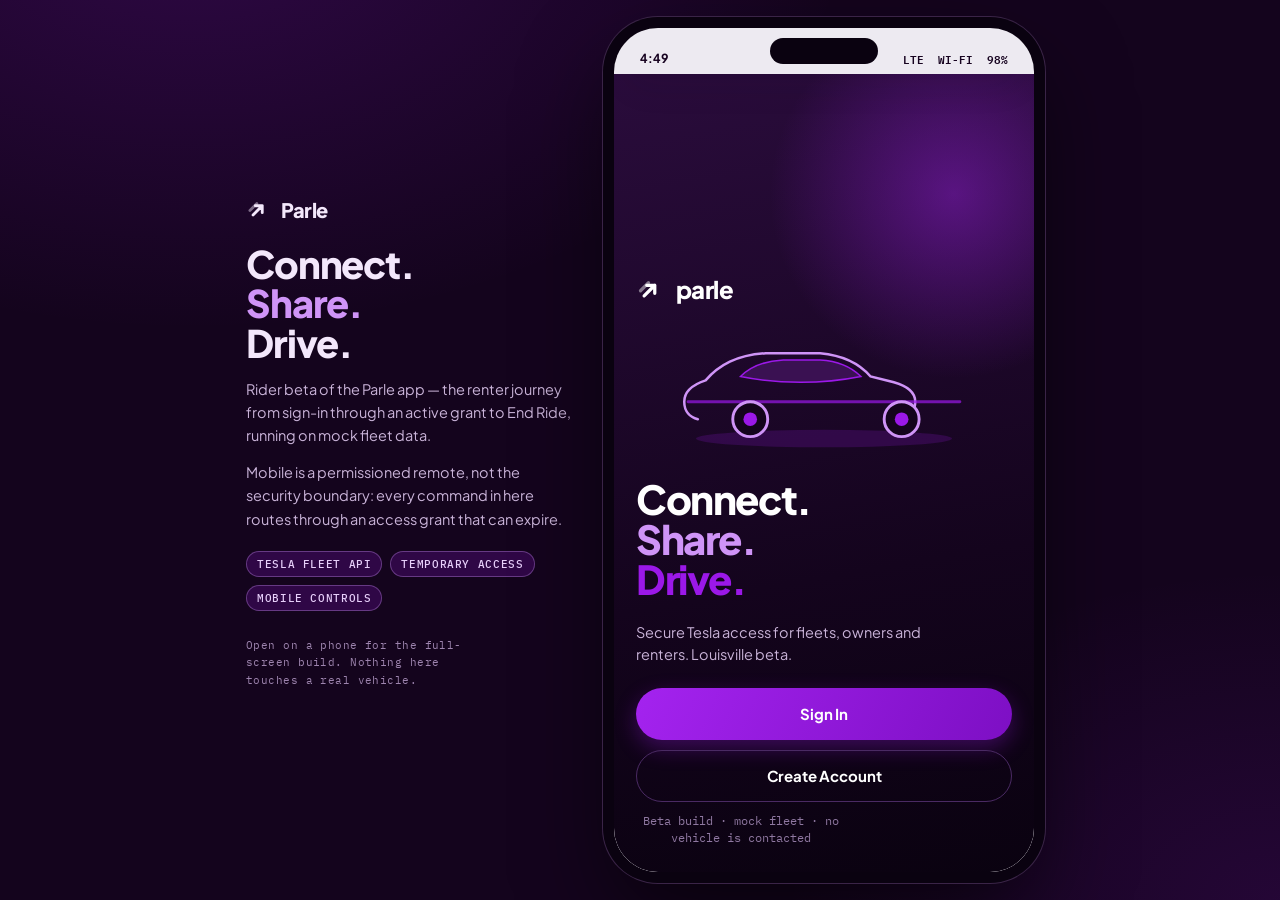
==== index.html @ 7c490ae5 "Replace repo with Vercel-ready Parle Rider build" ====
<!doctype html>
<html lang="en">
  <head>
    <meta charset="utf-8">
    <meta name="viewport" content="width=device-width, initial-scale=1, viewport-fit=cover">
    <meta name="color-scheme" content="light dark">
    <meta name="theme-color" content="#14041d" media="(prefers-color-scheme: dark)">
    <meta name="theme-color" content="#edeaf1" media="(prefers-color-scheme: light)">
    <meta name="apple-mobile-web-app-capable" content="yes">
    <meta name="mobile-web-app-capable" content="yes">
    <meta name="apple-mobile-web-app-status-bar-style" content="black-translucent">
    <meta name="apple-mobile-web-app-title" content="Parle">
    <meta name="description" content="Parle Rider beta - secure Tesla access for fleets, owners and renters.">
    <style>
      html, body { height: 100%; }
      body { margin: 0; -webkit-text-size-adjust: 100%; overscroll-behavior: none; }
      img { max-width: 100%; }
      [hidden] { display: none !important; }
      @media (max-width: 900px) { html, body { overflow: hidden; } }
    </style>
    <link rel="icon" type="image/png" href="/assets/favicon.png">
    <title>Parle Rider Beta</title>
    <link rel="stylesheet" href="https://fonts.googleapis.com/css2?family=Plus+Jakarta+Sans:wght@400;500;600;700;800&family=IBM+Plex+Mono:wght@400;500;600&display=swap">
    <style>
    /* ---------- Parle tokens: light (default) ---------- */
    :root {
      --plum-900:#14041d; --plum-800:#1d0729; --plum-700:#2a0c3c;
      --violet:#9b18e8; --violet-600:#8a14d0; --violet-200:#e9cffb; --violet-50:#f7ecfe;
      --mint:#18a06a; --mint-bg:#dcf6e8; --amber:#b5761a; --amber-bg:#fdf0da; --danger:#cf2f45; --danger-bg:#fde8ec;
    
      --ground:#edeaf1; --surface:#ffffff; --surface-2:#f7f5fa; --surface-3:#f0edf4;
      --ink:#170320; --ink-2:#584f61; --ink-3:#8a8394;
      --line:#e4e0ea; --line-2:#eeebf2;
      --map-bg:#e7e3ec; --map-road:#ffffff; --map-road-2:#f6f4f8; --map-block:#dcd7e3;
      --map-water:#cfd8ea; --map-park:#d6e6d5; --map-label:#8a8394; --map-zone:rgba(155,24,232,.09);
      --map-zone-line:rgba(155,24,232,.45);
      --shadow-sm:0 1px 2px rgba(23,3,32,.07);
      --shadow:0 2px 6px rgba(23,3,32,.07), 0 14px 34px rgba(23,3,32,.09);
      --shadow-lg:0 -2px 10px rgba(23,3,32,.06), 0 -18px 50px rgba(23,3,32,.12);
      --sans:"Plus Jakarta Sans", system-ui, -apple-system, "Segoe UI", sans-serif;
      --mono:"IBM Plex Mono", ui-monospace, SFMono-Regular, Menlo, monospace;
      --r-lg:20px; --r:14px; --r-sm:10px;
      --series-a:#9b18e8; --series-b:#0d7fb0;
    }
    /* dark, for viewers whose theme is dark and who haven't forced light */
    @media (prefers-color-scheme: dark) {
      :root:not([data-theme="light"]) {
        --ground:#0c0211; --surface:#1a0824; --surface-2:#220c2f; --surface-3:#2b1039;
      --series-a:#a840e8; --series-b:#2e9ed6;
        --ink:#f6eefb; --ink-2:#c0aecd; --ink-3:#8e7d9c;
        --line:#341544; --line-2:#280f35;
        --violet-200:#54227a; --violet-50:#2a0f3a;
        --mint-bg:#0f3a2a; --amber-bg:#3a2a0f; --danger-bg:#3d1520;
        --map-bg:#160823; --map-road:#2e1540; --map-road-2:#24102f; --map-block:#1e0b2b;
        --map-water:#152036; --map-park:#14301f; --map-label:#8e7d9c;
        --map-zone:rgba(155,24,232,.16); --map-zone-line:rgba(198,120,248,.5);
        --shadow:0 2px 6px rgba(0,0,0,.5), 0 14px 34px rgba(0,0,0,.45);
        --shadow-lg:0 -2px 10px rgba(0,0,0,.4), 0 -18px 50px rgba(0,0,0,.5);
        --shadow-sm:0 1px 2px rgba(0,0,0,.45);
      }
    }
    :root[data-theme="dark"] {
      --ground:#0c0211; --surface:#1a0824; --surface-2:#220c2f; --surface-3:#2b1039;
      --series-a:#a840e8; --series-b:#2e9ed6;
      --ink:#f6eefb; --ink-2:#c0aecd; --ink-3:#8e7d9c;
      --line:#341544; --line-2:#280f35;
      --violet-200:#54227a; --violet-50:#2a0f3a;
      --mint-bg:#0f3a2a; --amber-bg:#3a2a0f; --danger-bg:#3d1520;
      --map-bg:#160823; --map-road:#2e1540; --map-road-2:#24102f; --map-block:#1e0b2b;
      --map-water:#152036; --map-park:#14301f; --map-label:#8e7d9c;
      --map-zone:rgba(155,24,232,.16); --map-zone-line:rgba(198,120,248,.5);
      --shadow:0 2px 6px rgba(0,0,0,.5), 0 14px 34px rgba(0,0,0,.45);
      --shadow-lg:0 -2px 10px rgba(0,0,0,.4), 0 -18px 50px rgba(0,0,0,.5);
      --shadow-sm:0 1px 2px rgba(0,0,0,.45);
    }
    /* in-app Appearance control wins over both */
    .app[data-mode="light"] {
      --series-a:#9b18e8; --series-b:#0d7fb0;
      --ground:#edeaf1; --surface:#ffffff; --surface-2:#f7f5fa; --surface-3:#f0edf4;
      --ink:#170320; --ink-2:#584f61; --ink-3:#8a8394;
      --line:#e4e0ea; --line-2:#eeebf2;
      --violet-200:#e9cffb; --violet-50:#f7ecfe;
      --mint-bg:#dcf6e8; --amber-bg:#fdf0da; --danger-bg:#fde8ec;
      --map-bg:#e7e3ec; --map-road:#ffffff; --map-road-2:#f6f4f8; --map-block:#dcd7e3;
      --map-water:#cfd8ea; --map-park:#d6e6d5; --map-label:#8a8394;
      --map-zone:rgba(155,24,232,.09); --map-zone-line:rgba(155,24,232,.45);
      --shadow-sm:0 1px 2px rgba(23,3,32,.07);
      --shadow:0 2px 6px rgba(23,3,32,.07), 0 14px 34px rgba(23,3,32,.09);
      --shadow-lg:0 -2px 10px rgba(23,3,32,.06), 0 -18px 50px rgba(23,3,32,.12);
    }
    .app[data-mode="dark"] {
      --ground:#0c0211; --surface:#1a0824; --surface-2:#220c2f; --surface-3:#2b1039;
      --series-a:#a840e8; --series-b:#2e9ed6;
      --ink:#f6eefb; --ink-2:#c0aecd; --ink-3:#8e7d9c;
      --line:#341544; --line-2:#280f35;
      --violet-200:#54227a; --violet-50:#2a0f3a;
      --mint-bg:#0f3a2a; --amber-bg:#3a2a0f; --danger-bg:#3d1520;
      --map-bg:#160823; --map-road:#2e1540; --map-road-2:#24102f; --map-block:#1e0b2b;
      --map-water:#152036; --map-park:#14301f; --map-label:#8e7d9c;
      --map-zone:rgba(155,24,232,.16); --map-zone-line:rgba(198,120,248,.5);
      --shadow:0 2px 6px rgba(0,0,0,.5), 0 14px 34px rgba(0,0,0,.45);
      --shadow-lg:0 -2px 10px rgba(0,0,0,.4), 0 -18px 50px rgba(0,0,0,.5);
      --shadow-sm:0 1px 2px rgba(0,0,0,.45);
    }
    
    * { box-sizing:border-box; -webkit-tap-highlight-color:transparent; }
    html, body { height:100%; }
    body {
      margin:0; font-family:var(--sans); color:var(--ink);
      background:
        radial-gradient(1100px 700px at 15% -10%, rgba(155,24,232,.20), transparent 60%),
        radial-gradient(900px 600px at 100% 100%, rgba(155,24,232,.12), transparent 55%),
        var(--plum-900);
      display:flex; align-items:center; justify-content:center;
      padding:0;
    }
    button { font:inherit; color:inherit; cursor:pointer; }
    
    /* ---------- device shell ---------- */
    .stage { display:flex; gap:38px; align-items:center; justify-content:center; width:100%; padding:28px 20px; }
    .pitch { max-width:330px; color:#f3e7fb; display:none; }
    .pitch .mark { display:flex; align-items:center; gap:9px; margin-bottom:22px; }
    .pitch .mark svg { width:26px; height:26px; }
    .pitch .mark span { font-weight:800; font-size:20px; letter-spacing:-.02em; }
    .pitch h1 { font-size:38px; line-height:1.03; letter-spacing:-.03em; margin:0 0 16px; font-weight:800; }
    .pitch h1 em { font-style:normal; color:#cf94f7; display:block; }
    .pitch p { color:#c9b3d8; font-size:14.5px; line-height:1.6; margin:0 0 14px; max-width:31ch; }
    .pitch .tags { display:flex; flex-wrap:wrap; gap:8px; margin-top:20px; }
    .pitch .tags b {
      font-family:var(--mono); font-size:10.5px; font-weight:500; letter-spacing:.06em; text-transform:uppercase;
      background:rgba(155,24,232,.20); border:1px solid rgba(207,148,247,.35); color:#e7cffa;
      padding:5px 10px; border-radius:999px;
    }
    .pitch .hint { font-family:var(--mono); font-size:11px; color:#9d84ae; letter-spacing:.04em; margin-top:26px; }
    
    .device {
      position:relative; width:min(420px, 100%); height:min(880px, calc(100vh - 56px));
      background:var(--ground); border-radius:44px; overflow:hidden;
      box-shadow:0 0 0 11px #0a0210, 0 0 0 12px #3a2447, 0 40px 90px rgba(0,0,0,.6);
      display:flex; flex-direction:column;
    }
    .device::after {
      content:""; position:absolute; top:10px; left:50%; transform:translateX(-50%);
      width:108px; height:26px; border-radius:16px; background:#0a0210; z-index:60; pointer-events:none;
    }
    .statusbar {
      flex:0 0 auto; height:46px; display:flex; align-items:center; justify-content:space-between;
      padding:14px 26px 0; font-size:12.5px; font-weight:700; color:var(--ink); z-index:40;
      background:transparent; font-variant-numeric:tabular-nums;
    }
    .statusbar .right { display:flex; gap:5px; align-items:center; font-family:var(--mono); font-size:10.5px; font-weight:600; }
    .app {
      position:relative; flex:1 1 auto; min-height:0;
      background:var(--ground); color:var(--ink); overflow:hidden;
      --tabh:calc(58px + env(safe-area-inset-bottom, 0px));
    }
    /* phone: fill the screen, drop the bezel */
    @media (max-width:900px) {
      body { display:block; background:var(--ground); }
      .stage { padding:0; display:block; }
      .pitch { display:none !important; }
      .device {
        width:100%; height:100dvh; border-radius:0; box-shadow:none;
      }
      .device::after { display:none; }
      .statusbar { display:none; }
    }
    @media (min-width:1080px) { .pitch { display:block; } }
    
    /* ---------- screens ---------- */
    .view { position:absolute; inset:0; display:none; flex-direction:column; min-height:0; }
    .view.is-active { display:flex; }
    .app.has-tabs .view { bottom:var(--tabh); }
    .scroll { flex:1 1 auto; min-height:0; overflow-y:auto; -webkit-overflow-scrolling:touch; }
    .pad { padding:18px 20px 26px; display:grid; gap:16px; align-content:start; }
    .pad.tight { gap:12px; }
    
    .topbar {
      flex:0 0 auto; display:grid; grid-template-columns:36px 1fr 36px; align-items:center; gap:8px;
      padding:10px 14px; border-bottom:1px solid var(--line); background:var(--surface);
    }
    .topbar h2 { margin:0; font-size:15.5px; font-weight:700; text-align:center; letter-spacing:-.01em; }
    .iconbtn {
      width:36px; height:36px; display:grid; place-items:center; border:0; background:transparent;
      border-radius:11px; color:var(--ink);
    }
    .iconbtn:hover { background:var(--surface-3); }
    .iconbtn svg { width:19px; height:19px; }
    .iconbtn:focus-visible, button:focus-visible, input:focus-visible, .rowbtn:focus-visible { outline:2px solid var(--violet); outline-offset:2px; }
    
    .eyebrow { font-family:var(--mono); font-size:10.5px; font-weight:500; letter-spacing:.14em; text-transform:uppercase; color:var(--violet); margin:0; }
    h1.big { font-size:26px; line-height:1.12; letter-spacing:-.025em; margin:0; font-weight:800; text-wrap:balance; }
    h3.sec { font-size:12px; font-family:var(--mono); font-weight:500; letter-spacing:.1em; text-transform:uppercase; color:var(--ink-3); margin:4px 0 0; }
    p.lede { margin:0; color:var(--ink-2); font-size:14px; line-height:1.55; }
    .muted { color:var(--ink-3); }
    .mono { font-family:var(--mono); font-variant-numeric:tabular-nums; }
    
    /* ---------- buttons ---------- */
    .btn {
      border:0; border-radius:999px; padding:15px 18px; font-size:15px; font-weight:700;
      background:var(--surface-3); color:var(--ink); width:100%; text-align:center; letter-spacing:-.01em;
      display:flex; align-items:center; justify-content:center; gap:8px; min-height:52px;
    }
    .btn.primary { background:linear-gradient(115deg, #a423ef 0%, #7d0fc4 100%); color:#fff; box-shadow:0 8px 22px rgba(155,24,232,.32); }
    .btn.primary:disabled { background:var(--surface-3); color:var(--ink-3); box-shadow:none; }
    .btn.ghost { background:transparent; border:1px solid var(--line); }
    .btn.dark { background:var(--plum-800); color:#fff; }
    .btn.danger { background:var(--danger-bg); color:var(--danger); }
    .btn:disabled { cursor:not-allowed; opacity:.85; }
    .btn.sm { min-height:42px; padding:10px 14px; font-size:13.5px; }
    .btn-row { display:grid; grid-template-columns:1fr 1fr; gap:10px; }
    .linkbtn { background:none; border:0; padding:6px; color:var(--violet); font-weight:600; font-size:13.5px; text-decoration:underline; text-underline-offset:3px; justify-self:center; }
    
    /* ---------- cards, rows ---------- */
    .card { background:var(--surface); border:1px solid var(--line); border-radius:var(--r-lg); padding:16px; box-shadow:var(--shadow-sm); }
    .card.flat { box-shadow:none; }
    .card.plum { background:var(--plum-800); border-color:var(--plum-700); color:#fff; }
    .card.plum .lede, .card.plum .muted { color:#c9b3d8; }
    .list { display:grid; gap:0; background:var(--surface); border:1px solid var(--line); border-radius:var(--r-lg); overflow:hidden; }
    .rowbtn {
      display:flex; align-items:center; gap:12px; width:100%; text-align:left; border:0; background:transparent;
      padding:14px 16px; border-bottom:1px solid var(--line-2); color:var(--ink);
    }
    .list .rowbtn:last-child { border-bottom:0; }
    .rowbtn:hover { background:var(--surface-2); }
    .rowbtn .grow { flex:1 1 auto; min-width:0; }
    .rowbtn .t { display:block; font-size:14.5px; font-weight:600; letter-spacing:-.01em; }
    .rowbtn .s { display:block; font-size:12.5px; color:var(--ink-3); margin-top:2px; line-height:1.4; }
    .rowbtn .grow { display:block; }
    .rowbtn .chev { color:var(--ink-3); flex:0 0 auto; }
    .rowbtn svg.lead { width:18px; height:18px; color:var(--ink-2); flex:0 0 auto; }
    
    .badge {
      font-family:var(--mono); font-size:10px; font-weight:600; letter-spacing:.08em; text-transform:uppercase;
      padding:4px 8px; border-radius:6px; background:var(--violet-50); color:var(--violet); white-space:nowrap;
    }
    .badge.mint { background:var(--mint-bg); color:var(--mint); }
    .badge.amber { background:var(--amber-bg); color:var(--amber); }
    .badge.plate { background:var(--surface-3); color:var(--ink); letter-spacing:.14em; font-size:11px; }
    .pill { display:inline-flex; align-items:center; gap:6px; border:1px solid var(--line); background:var(--surface); border-radius:999px; padding:7px 12px; font-size:12.5px; font-weight:600; }
    
    /* ---------- forms ---------- */
    .field { display:grid; gap:6px; }
    .field > label { font-size:12px; font-weight:600; color:var(--ink-2); }
    .field input, .field select, .field textarea {
      font:inherit; font-size:15px; color:var(--ink); background:var(--surface);
      border:1px solid var(--line); border-radius:var(--r); padding:14px; width:100%;
    }
    .field input::placeholder, .field textarea::placeholder { color:var(--ink-3); }
    .field.err input { border-color:var(--danger); background:var(--danger-bg); }
    .field .msg { font-size:12px; color:var(--danger); font-weight:600; }
    .checkrow { display:flex; gap:10px; align-items:flex-start; font-size:13px; color:var(--ink-2); line-height:1.5; }
    .checkrow input { width:20px; height:20px; accent-color:var(--violet); flex:0 0 auto; margin-top:1px; }
    .codeboxes { display:flex; gap:8px; justify-content:space-between; }
    .codeboxes input {
      width:100%; aspect-ratio:1/1.15; text-align:center; font-family:var(--mono); font-size:22px; font-weight:600;
      border:1px solid var(--line); border-radius:12px; background:var(--surface); color:var(--ink); padding:0;
    }
    .codeboxes input:focus { border-color:var(--violet); outline:none; box-shadow:0 0 0 3px var(--violet-50); }
    .toggle { position:relative; width:46px; height:28px; border-radius:999px; background:var(--surface-3); border:1px solid var(--line); flex:0 0 auto; transition:background .18s; }
    .toggle::after { content:""; position:absolute; top:3px; left:3px; width:20px; height:20px; border-radius:50%; background:#fff; box-shadow:var(--shadow-sm); transition:transform .18s; }
    .toggle[aria-pressed="true"] { background:var(--violet); border-color:var(--violet); }
    .toggle[aria-pressed="true"]::after { transform:translateX(18px); }
    .radio { width:22px; height:22px; border-radius:50%; border:2px solid var(--line); flex:0 0 auto; display:grid; place-items:center; }
    .radio[aria-checked="true"] { border-color:var(--violet); }
    .radio[aria-checked="true"]::after { content:""; width:12px; height:12px; border-radius:50%; background:var(--violet); }
    
    .chips { display:flex; gap:8px; overflow-x:auto; scrollbar-width:none; padding:2px; }
    .chips::-webkit-scrollbar { display:none; }
    .chip {
      flex:0 0 auto; border:1px solid var(--line); background:var(--surface); border-radius:999px;
      padding:9px 14px; font-size:13px; font-weight:600; display:flex; gap:6px; align-items:center;
    }
    .chip[aria-pressed="true"] { background:var(--plum-800); border-color:var(--plum-800); color:#fff; }
    .chips.wrap { flex-wrap:wrap; overflow:visible; }
    
    /* ---------- map ---------- */
    .mapwrap { position:absolute; inset:0; }
    .mapwrap canvas { width:100%; height:100%; display:block; }
    .mapoverlay { position:absolute; inset:0; pointer-events:none; }
    .mapchrome { position:absolute; top:12px; left:14px; right:14px; display:flex; justify-content:space-between; gap:10px; z-index:12; }
    .brandbar { display:flex; align-items:center; gap:8px; background:var(--surface); border:1px solid var(--line); border-radius:999px; padding:8px 14px 8px 11px; box-shadow:var(--shadow-sm); }
    .brandbar svg { width:17px; height:17px; color:var(--violet); }
    .brandbar b { font-size:15px; font-weight:800; letter-spacing:-.02em; }
    .avatarbtn { width:40px; height:40px; border-radius:50%; border:1px solid var(--line); background:var(--surface); box-shadow:var(--shadow-sm); display:grid; place-items:center; font-weight:700; font-size:13px; color:var(--violet); }
    .sheet {
      position:absolute; left:0; right:0; bottom:0; z-index:14;
      background:var(--surface); border-top:1px solid var(--line);
      border-radius:24px 24px 0 0; box-shadow:var(--shadow-lg);
      padding:14px 18px calc(16px + env(safe-area-inset-bottom, 0px));
      display:grid; gap:12px; max-height:76%; overflow-y:auto;
    }
    .sheet .grab { width:38px; height:4px; border-radius:999px; background:var(--line); justify-self:center; }
    .searchbar {
      display:flex; align-items:center; gap:10px; background:var(--surface-2); border:1px solid var(--line);
      border-radius:14px; padding:14px; width:100%; text-align:left; font-size:15px; color:var(--ink-3); font-weight:500;
    }
    .searchbar svg { width:18px; height:18px; color:var(--ink-3); flex:0 0 auto; }
    .etabanner {
      display:flex; align-items:center; justify-content:center; gap:8px; background:linear-gradient(115deg,#a423ef,#7d0fc4);
      color:#fff; border-radius:12px; padding:10px; font-size:13px; font-weight:700;
    }
    .vcard { display:flex; gap:12px; align-items:center; padding:12px; border:1px solid var(--line); border-radius:var(--r); background:var(--surface); width:100%; text-align:left; }
    .vcard .thumb { width:66px; height:44px; border-radius:9px; background:var(--surface-3); flex:0 0 auto; display:grid; place-items:center; overflow:hidden; }
    .vcard .thumb svg { width:58px; height:34px; }
    .vcard .grow { flex:1 1 auto; min-width:0; }
    .vcard .nm { font-size:14.5px; font-weight:700; letter-spacing:-.01em; display:flex; justify-content:space-between; gap:8px; }
    .vcard .sub { font-size:12.5px; color:var(--ink-3); margin-top:1px; }
    .vcard .foot { display:flex; justify-content:space-between; align-items:center; margin-top:6px; gap:8px; }
    
    .tripline { display:grid; grid-template-columns:18px 1fr auto; gap:10px 12px; align-items:start; }
    .tripline .dotcol { display:grid; justify-items:center; gap:3px; padding-top:4px; }
    .tripline .d1 { width:10px; height:10px; border-radius:50%; border:2.5px solid var(--ink-2); }
    .tripline .bar { width:2px; height:26px; background:var(--line); }
    .tripline .d2 { width:11px; height:11px; border-radius:50% 50% 50% 0; transform:rotate(-45deg); background:var(--violet); }
    .tripline .t { font-size:14px; font-weight:600; }
    .tripline .s { font-size:12px; color:var(--ink-3); }
    .tripline .time { font-size:13px; font-weight:600; font-family:var(--mono); white-space:nowrap; }
    
    .kpis { display:grid; grid-template-columns:repeat(3,1fr); gap:8px; }
    .kpi { background:var(--surface-2); border:1px solid var(--line-2); border-radius:12px; padding:10px; text-align:center; }
    .kpi .k { font-family:var(--mono); font-size:10px; letter-spacing:.08em; text-transform:uppercase; color:var(--ink-3); }
    .kpi .v { font-size:17px; font-weight:800; font-variant-numeric:tabular-nums; margin-top:3px; letter-spacing:-.02em; }
    .cmdgrid { display:grid; grid-template-columns:repeat(4,1fr); gap:8px; }
    .cmd { display:grid; gap:6px; place-items:center; padding:12px 6px; border:1px solid var(--line); border-radius:13px; background:var(--surface); font-size:11px; font-weight:700; }
    .cmd svg { width:20px; height:20px; color:var(--violet); }
    .cmd[disabled] { opacity:.45; }
    .cmd.on { background:var(--violet-50); border-color:var(--violet-200); }
    
    .steps { display:grid; gap:10px; }
    .step { display:flex; gap:11px; align-items:center; font-size:13.5px; color:var(--ink-3); }
    .step .n { width:24px; height:24px; border-radius:50%; border:1px solid var(--line); display:grid; place-items:center; font-family:var(--mono); font-size:11px; flex:0 0 auto; }
    .step.done { color:var(--ink); }
    .step.done .n { background:var(--mint-bg); border-color:transparent; color:var(--mint); }
    .step.active .n { background:var(--violet); border-color:transparent; color:#fff; }
    .step.active { color:var(--ink); font-weight:600; }
    
    .progress { height:5px; border-radius:999px; background:var(--surface-3); overflow:hidden; }
    .progress i { display:block; height:100%; width:0%; background:linear-gradient(90deg,#a423ef,#7d0fc4); transition:width .25s ease; }
    
    .tabbar {
      position:absolute; left:0; right:0; bottom:0;
      display:grid; grid-template-columns:repeat(4,1fr); gap:2px; z-index:30;
      background:var(--surface); border-top:1px solid var(--line);
      padding:7px 8px calc(7px + env(safe-area-inset-bottom, 0px));
    }
    .tabbar button { border:0; background:transparent; display:grid; gap:3px; place-items:center; padding:5px 2px; border-radius:12px; color:var(--ink-3); font-size:10.5px; font-weight:700; }
    .tabbar button svg { width:21px; height:21px; }
    .tabbar button[aria-current="true"] { color:var(--violet); }
    
    .scrim { position:absolute; inset:0; background:rgba(12,2,17,.55); z-index:50; display:none; align-items:flex-end; justify-content:center; padding:0; }
    .scrim.is-open { display:flex; }
    .scrim.center { align-items:center; padding:22px; }
    .modal { background:var(--surface); border-radius:22px; width:100%; max-width:360px; padding:20px; display:grid; gap:14px; box-shadow:var(--shadow); }
    .modal.bottom { border-radius:22px 22px 0 0; max-width:none; padding-bottom:calc(20px + env(safe-area-inset-bottom, 0px)); }
    .modal h3 { margin:0; font-size:18px; font-weight:800; letter-spacing:-.02em; }
    .modal p { margin:0; font-size:13.5px; color:var(--ink-2); line-height:1.55; }
    
    .toast {
      position:absolute; left:14px; right:14px; top:14px; z-index:70;
      background:var(--plum-800); color:#fff; border-radius:14px; padding:12px 14px;
      font-size:13.5px; font-weight:600; box-shadow:var(--shadow); display:flex; gap:9px; align-items:center;
      transform:translateY(-140%); transition:transform .28s cubic-bezier(.2,.9,.2,1);
    }
    .toast.is-up { transform:translateY(0); }
    .toast svg { width:17px; height:17px; color:#7de6b0; flex:0 0 auto; }
    
    .hero { position:relative; flex:1 1 auto; display:grid; align-content:end; gap:22px; padding:26px 22px calc(26px + env(safe-area-inset-bottom,0px)); overflow:hidden; background:linear-gradient(170deg,#2a0c3c 0%, #14041d 62%, #0a0210 100%); }
    .hero .glow { position:absolute; width:420px; height:420px; border-radius:50%; background:radial-gradient(circle, rgba(164,35,239,.42), transparent 62%); top:-90px; right:-130px; }
    .hero .logo { display:flex; align-items:center; gap:10px; color:#fff; }
    .hero .logo svg { width:30px; height:30px; }
    .hero .logo b { font-size:24px; font-weight:800; letter-spacing:-.025em; }
    .hero h1 { color:#fff; font-size:40px; line-height:1; letter-spacing:-.035em; margin:0; font-weight:800; }
    .hero h1 span { display:block; }
    .hero h1 span:nth-child(2) { color:#cf94f7; }
    .hero h1 span:nth-child(3) { color:#9b18e8; }
    .hero p { color:#c9b3d8; font-size:14.5px; line-height:1.55; margin:0; max-width:30ch; }
    .hero .car { position:relative; justify-self:center; width:100%; max-width:330px; }
    .hero .car svg { width:100%; height:auto; }
    .hero .actions { display:grid; gap:10px; position:relative; }
    .hero .fine { color:#8f78a1; font-size:11.5px; text-align:center; line-height:1.5; font-family:var(--mono); }
    
    .legal { font-size:12px; color:var(--ink-3); line-height:1.6; }
    .legal a { color:var(--violet); }
    .scopelist { display:grid; gap:9px; }
    .scope { display:flex; gap:10px; align-items:flex-start; font-size:13px; line-height:1.5; }
    .scope svg { width:16px; height:16px; color:var(--mint); flex:0 0 auto; margin-top:2px; }
    .scope b { font-weight:700; }
    
    .spark { display:block; width:100%; height:64px; }
    .empty { display:grid; gap:10px; place-items:center; text-align:center; padding:52px 20px; color:var(--ink-3); }
    .empty svg { width:34px; height:34px; opacity:.5; }
    .empty b { color:var(--ink); font-size:15px; }
    .divider { height:1px; background:var(--line-2); }
    .rowflex { display:flex; align-items:center; justify-content:space-between; gap:12px; }
    .grid2 { display:grid; grid-template-columns:1fr 1fr; gap:10px; }
    .creditcard { border-radius:16px; padding:16px; background:linear-gradient(120deg,#2a0c3c,#5c15a0); color:#fff; display:grid; gap:14px; box-shadow:var(--shadow); }
    .creditcard .num { font-family:var(--mono); font-size:16px; letter-spacing:.12em; }
    .creditcard .row { display:flex; justify-content:space-between; align-items:flex-end; font-size:11px; }
    .creditcard .brand { font-weight:800; letter-spacing:.04em; font-size:13px; }
    .walkarrow { display:grid; place-items:center; gap:10px; padding:20px 0; }
    .walkarrow .dist { font-size:38px; font-weight:800; letter-spacing:-.03em; font-variant-numeric:tabular-nums; }
    .walkarrow svg { width:110px; height:110px; color:var(--violet); }
    .tips { display:grid; gap:8px; }
    .tip { display:flex; gap:11px; align-items:center; background:var(--surface-2); border:1px solid var(--line-2); border-radius:13px; padding:11px 12px; font-size:13px; line-height:1.45; }
    .tip svg { width:22px; height:22px; color:var(--violet); flex:0 0 auto; }
    @media (prefers-reduced-motion:reduce) { * { animation:none !important; transition:none !important; } }
    </style>
    
    <style>
    /* ============ Stable Manager (operator console) ============ */
    .ops {
      position:fixed; inset:0; z-index:220; display:flex; flex-direction:column;
      background:var(--ground); color:var(--ink); font-family:var(--sans);
      padding-top:env(safe-area-inset-top, 0px);
    }
    .ops[hidden] { display:none; }
    .ops-top {
      flex:0 0 auto; display:flex; align-items:center; gap:14px; flex-wrap:wrap;
      padding:12px 18px; background:var(--surface); border-bottom:1px solid var(--line);
    }
    .ops-brand { display:flex; align-items:center; gap:9px; font-weight:800; letter-spacing:-.02em; font-size:15px; }
    .ops-brand svg { width:19px; height:19px; color:var(--violet); }
    .ops-brand span { font-family:var(--mono); font-size:10px; letter-spacing:.14em; text-transform:uppercase; color:var(--ink-3); padding-left:8px; border-left:1px solid var(--line); }
    .ops-clock { display:flex; align-items:baseline; gap:8px; font-family:var(--mono); }
    .ops-clock b { font-size:19px; font-weight:600; font-variant-numeric:tabular-nums; letter-spacing:-.01em; }
    .ops-clock span { font-size:10.5px; letter-spacing:.1em; text-transform:uppercase; color:var(--ink-3); }
    .ops-speed { display:flex; gap:4px; background:var(--surface-3); border-radius:999px; padding:3px; }
    .ops-speed button {
      border:0; background:transparent; border-radius:999px; padding:6px 11px; font-size:12px; font-weight:700;
      color:var(--ink-3); font-family:var(--mono); letter-spacing:.02em;
    }
    .ops-speed button[aria-pressed="true"] { background:var(--violet); color:#fff; }
    .ops-live { display:flex; align-items:center; gap:7px; font-size:12px; font-weight:700; color:var(--mint); }
    .ops-live i { width:8px; height:8px; border-radius:50%; background:var(--mint); display:block; animation:pulse 2s infinite; }
    @keyframes pulse { 0%,100% { opacity:1 } 50% { opacity:.35 } }
    .ops-spacer { flex:1 1 auto; }
    .ops-exit {
      border:1px solid var(--line); background:var(--surface); border-radius:999px; padding:8px 14px;
      font-size:12.5px; font-weight:700; color:var(--ink);
    }
    .ops-body { flex:1 1 auto; min-height:0; display:grid; grid-template-columns:204px 1fr; }
    .ops-nav {
      border-right:1px solid var(--line); background:var(--surface); padding:14px 12px; display:grid; gap:4px; align-content:start;
      overflow-y:auto;
    }
    .ops-nav button {
      border:0; background:transparent; text-align:left; border-radius:10px; padding:10px 12px;
      font-size:13.5px; font-weight:600; color:var(--ink-2); display:flex; align-items:center; gap:10px;
    }
    .ops-nav button svg { width:17px; height:17px; opacity:.8; }
    .ops-nav button[aria-current="true"] { background:var(--violet-50); color:var(--violet); }
    .ops-nav .ops-nav-note { font-size:11.5px; color:var(--ink-3); line-height:1.5; padding:12px; margin-top:8px; border-top:1px solid var(--line-2); }
    .ops-main { min-height:0; overflow-y:auto; padding:20px 22px 48px; display:grid; gap:20px; align-content:start; }
    .ops-panel { display:grid; gap:18px; align-content:start; }
    .ops-panel[hidden] { display:none; }
    .ops-h { display:flex; align-items:flex-end; justify-content:space-between; gap:14px; flex-wrap:wrap; }
    .ops-h h2 { margin:0; font-size:19px; font-weight:800; letter-spacing:-.025em; }
    .ops-h p { margin:3px 0 0; font-size:13px; color:var(--ink-2); max-width:62ch; }
    
    .kpirow { display:grid; grid-template-columns:repeat(auto-fit, minmax(142px, 1fr)); gap:10px; }
    .kpicard { background:var(--surface); border:1px solid var(--line); border-radius:14px; padding:13px 14px; display:grid; gap:4px; }
    .kpicard .k { font-family:var(--mono); font-size:10px; letter-spacing:.09em; text-transform:uppercase; color:var(--ink-3); }
    .kpicard .v { font-size:25px; font-weight:800; letter-spacing:-.03em; font-variant-numeric:tabular-nums; line-height:1.05; }
    .kpicard .d { font-size:11.5px; color:var(--ink-3); }
    .kpicard.good .v { color:var(--mint); }
    .kpicard.warn .v { color:var(--amber); }
    
    .opscard { background:var(--surface); border:1px solid var(--line); border-radius:16px; padding:16px; display:grid; gap:14px; }
    .opscard > header { display:flex; align-items:baseline; justify-content:space-between; gap:12px; flex-wrap:wrap; }
    .opscard h3 { margin:0; font-size:14.5px; font-weight:700; letter-spacing:-.01em; }
    .opscard .sub { font-size:12px; color:var(--ink-3); }
    .ops-2col { display:grid; grid-template-columns:minmax(0,1.35fr) minmax(0,1fr); gap:18px; align-items:start; }
    .ops-mapbox { position:relative; border-radius:14px; overflow:hidden; border:1px solid var(--line); background:var(--map-bg); aspect-ratio:16/11; }
    .ops-mapbox canvas { width:100%; height:100%; display:block; }
    .ops-maplegend {
      position:absolute; left:10px; bottom:10px; display:flex; gap:10px; flex-wrap:wrap;
      background:color-mix(in srgb, var(--surface) 88%, transparent); border:1px solid var(--line);
      border-radius:10px; padding:7px 10px; font-size:11px; font-weight:600;
    }
    .ops-maplegend span { display:flex; align-items:center; gap:5px; color:var(--ink-2); }
    .ops-maplegend i { width:9px; height:9px; border-radius:3px; display:block; }
    
    .baygrid { display:grid; grid-template-columns:repeat(auto-fit,minmax(112px,1fr)); gap:8px; }
    .bay {
      border:1px dashed var(--line); border-radius:12px; padding:10px; min-height:74px; display:grid; gap:3px; align-content:center;
      background:var(--surface-2); font-size:12px;
    }
    .bay.full { border-style:solid; border-color:var(--violet-200); background:var(--violet-50); }
    .bay.wash.full { border-color:var(--mint); background:var(--mint-bg); }
    .bay .lab { font-family:var(--mono); font-size:9.5px; letter-spacing:.1em; text-transform:uppercase; color:var(--ink-3); }
    .bay .car { font-weight:700; font-size:13px; }
    .bay .meta { color:var(--ink-3); font-size:11.5px; font-variant-numeric:tabular-nums; }
    
    .queue { display:grid; gap:6px; }
    .queue-row { display:flex; align-items:center; gap:10px; font-size:12.5px; padding:7px 10px; border:1px solid var(--line-2); border-radius:10px; background:var(--surface-2); }
    .queue-row b { font-weight:700; }
    .queue-row .soc { margin-left:auto; font-family:var(--mono); font-weight:600; }
    
    .tablewrap { overflow-x:auto; border:1px solid var(--line); border-radius:14px; background:var(--surface); }
    table.optable { width:100%; border-collapse:collapse; font-size:12.5px; min-width:660px; }
    table.optable th, table.optable td { padding:9px 12px; text-align:right; white-space:nowrap; border-bottom:1px solid var(--line-2); }
    table.optable th:first-child, table.optable td:first-child { text-align:left; position:sticky; left:0; background:var(--surface); }
    table.optable thead th {
      position:sticky; top:0; z-index:2; background:var(--surface-2); font-family:var(--mono); font-weight:500;
      font-size:10px; letter-spacing:.08em; text-transform:uppercase; color:var(--ink-3); cursor:pointer;
    }
    table.optable thead th[aria-sort="descending"]::after { content:" ↓"; color:var(--violet); }
    table.optable thead th[aria-sort="ascending"]::after { content:" ↑"; color:var(--violet); }
    table.optable tbody tr:hover td { background:var(--surface-2); }
    table.optable td.num { font-variant-numeric:tabular-nums; font-family:var(--mono); }
    table.optable tfoot td { font-weight:800; background:var(--surface-2); border-top:1px solid var(--line); }
    .gpbar { display:inline-block; height:7px; border-radius:99px; background:var(--violet); vertical-align:middle; margin-right:7px; }
    .statuspill { display:inline-flex; align-items:center; gap:5px; font-size:11px; font-weight:700; padding:3px 8px; border-radius:999px; }
    .statuspill i { width:7px; height:7px; border-radius:50%; display:block; }
    
    .costbars { display:grid; gap:9px; }
    .costbar { display:grid; grid-template-columns:120px 1fr 78px; gap:10px; align-items:center; font-size:12.5px; }
    .costbar .track { height:9px; border-radius:99px; background:var(--surface-3); overflow:hidden; }
    .costbar .fill { display:block; height:100%; border-radius:99px; background:var(--violet); }
    .costbar .val { text-align:right; font-family:var(--mono); font-variant-numeric:tabular-nums; font-weight:600; }
    
    .chartwrap { position:relative; }
    .chartwrap svg { display:block; width:100%; height:auto; overflow:visible; }
    .chart-legend { display:flex; gap:16px; flex-wrap:wrap; font-size:12px; font-weight:600; }
    .chart-legend span { display:flex; align-items:center; gap:6px; color:var(--ink-2); }
    .chart-legend i { width:14px; height:3px; border-radius:2px; display:block; }
    .charttip {
      position:absolute; pointer-events:none; background:var(--plum-800); color:#fff; border-radius:10px;
      padding:8px 10px; font-size:11.5px; line-height:1.5; box-shadow:var(--shadow); transform:translate(-50%,-115%);
      white-space:nowrap; opacity:0; transition:opacity .12s;
    }
    .charttip.on { opacity:1; }
    .charttip b { font-family:var(--mono); }
    
    .gantt { display:grid; gap:10px; }
    .gantt-axis { position:relative; height:18px; font-family:var(--mono); font-size:9.5px; color:var(--ink-3); }
    .gantt-axis span { position:absolute; transform:translateX(-50%); }
    .gantt-row { display:grid; grid-template-columns:132px 1fr; gap:10px; align-items:center; }
    .gantt-row .nm { font-size:12.5px; font-weight:700; }
    .gantt-row .nm small { display:block; color:var(--ink-3); font-weight:500; font-size:11px; }
    .gantt-track { position:relative; height:34px; background:var(--surface-2); border:1px solid var(--line-2); border-radius:9px; overflow:hidden; }
    .gantt-block { position:absolute; top:4px; bottom:4px; border-radius:6px; font-size:9.5px; font-family:var(--mono); color:#fff;
      display:flex; align-items:center; justify-content:center; overflow:hidden; }
    .gantt-block.charge { background:var(--violet); }
    .gantt-block.wash { background:#0d7fb0; }
    .gantt-now { position:absolute; top:0; bottom:0; width:2px; background:var(--danger); }
    
    .alertlist { display:grid; gap:8px; }
    .alert { display:flex; gap:10px; align-items:flex-start; padding:10px 12px; border-radius:11px; font-size:12.5px; line-height:1.45; border:1px solid var(--line); background:var(--surface-2); }
    .alert svg { width:16px; height:16px; flex:0 0 auto; margin-top:1px; }
    .alert.warn { border-color:var(--amber); background:var(--amber-bg); color:#6b4406; }
    .alert.crit { border-color:var(--danger); background:var(--danger-bg); color:#8b1226; }
    .alert.ok { border-color:var(--mint); background:var(--mint-bg); color:#0b5c3c; }
    
    .assumptions { display:grid; grid-template-columns:repeat(auto-fit,minmax(170px,1fr)); gap:10px; }
    .assume { display:grid; gap:5px; }
    .assume label { font-size:11px; font-weight:600; color:var(--ink-2); }
    .assume input { font:inherit; font-family:var(--mono); font-size:13px; padding:9px 10px; border:1px solid var(--line); border-radius:10px; background:var(--surface); color:var(--ink); width:100%; }
    
    @media (max-width: 900px) {
      .ops-body { grid-template-columns:1fr; grid-template-rows:auto 1fr; }
      .ops-nav {
        border-right:0; border-bottom:1px solid var(--line); display:flex; gap:6px; overflow-x:auto; padding:10px 12px;
        scrollbar-width:none;
      }
      .ops-nav::-webkit-scrollbar { display:none; }
      .ops-nav button { flex:0 0 auto; border:1px solid var(--line); border-radius:999px; padding:8px 13px; font-size:12.5px; }
      .ops-nav button[aria-current="true"] { border-color:var(--violet); }
      .ops-nav .ops-nav-note { display:none; }
      .ops-main { padding:16px 14px 40px; gap:16px; }
      .ops-2col { grid-template-columns:1fr; }
      .ops-mapbox { aspect-ratio:4/3.2; }
      .ops-top { padding:10px 14px; gap:10px; }
      .ops-brand span { display:none; }
      .gantt-row { grid-template-columns:96px 1fr; }
      .costbar { grid-template-columns:96px 1fr 68px; }
    }
    </style>
      <meta name="application-name" content="Parle Rider">
  </head>
  <body>
<svg width="0" height="0" style="position:absolute" aria-hidden="true" focusable="false">
  <symbol id="i-mark" viewBox="0 0 24 24"><path d="M6.5 17.5 15 9m0 0H8.6M15 9v6.4" stroke="currentColor" stroke-width="2.6" stroke-linecap="round" stroke-linejoin="round" fill="none"/><path d="M3.6 13.4 10 7" stroke="currentColor" stroke-width="2.6" stroke-linecap="round" fill="none" opacity=".45"/></symbol>
  <symbol id="i-back" viewBox="0 0 24 24"><path d="M15 5l-7 7 7 7" stroke="currentColor" stroke-width="2" fill="none" stroke-linecap="round" stroke-linejoin="round"/></symbol>
  <symbol id="i-close" viewBox="0 0 24 24"><path d="M6 6l12 12M18 6L6 18" stroke="currentColor" stroke-width="2" fill="none" stroke-linecap="round"/></symbol>
  <symbol id="i-chev" viewBox="0 0 24 24"><path d="M9 5l7 7-7 7" stroke="currentColor" stroke-width="2" fill="none" stroke-linecap="round" stroke-linejoin="round"/></symbol>
  <symbol id="i-menu" viewBox="0 0 24 24"><path d="M4 7h16M4 12h16M4 17h16" stroke="currentColor" stroke-width="2" fill="none" stroke-linecap="round"/></symbol>
  <symbol id="i-search" viewBox="0 0 24 24"><circle cx="11" cy="11" r="6.5" stroke="currentColor" stroke-width="2" fill="none"/><path d="M16 16l4.5 4.5" stroke="currentColor" stroke-width="2" stroke-linecap="round"/></symbol>
  <symbol id="i-pin" viewBox="0 0 24 24"><path d="M12 21s7-6.2 7-11a7 7 0 1 0-14 0c0 4.8 7 11 7 11z" stroke="currentColor" stroke-width="2" fill="none"/><circle cx="12" cy="10" r="2.4" fill="currentColor"/></symbol>
  <symbol id="i-car" viewBox="0 0 24 24"><path d="M4 15.5h16M5.5 15.5V18m13-2.5V18M6 15.5l1.6-5.2A2.5 2.5 0 0 1 10 8.5h4a2.5 2.5 0 0 1 2.4 1.8l1.6 5.2" stroke="currentColor" stroke-width="1.9" fill="none" stroke-linecap="round"/></symbol>
  <symbol id="i-lock" viewBox="0 0 24 24"><rect x="5" y="11" width="14" height="9" rx="2.5" stroke="currentColor" stroke-width="1.9" fill="none"/><path d="M8.5 11V8a3.5 3.5 0 0 1 7 0v3" stroke="currentColor" stroke-width="1.9" fill="none"/></symbol>
  <symbol id="i-unlock" viewBox="0 0 24 24"><rect x="5" y="11" width="14" height="9" rx="2.5" stroke="currentColor" stroke-width="1.9" fill="none"/><path d="M8.5 11V8a3.5 3.5 0 0 1 6.6-1.7" stroke="currentColor" stroke-width="1.9" fill="none" stroke-linecap="round"/></symbol>
  <symbol id="i-bolt" viewBox="0 0 24 24"><path d="M13 3 6 13h5l-1 8 7-10h-5l1-8z" stroke="currentColor" stroke-width="1.8" fill="none" stroke-linejoin="round"/></symbol>
  <symbol id="i-wake" viewBox="0 0 24 24"><circle cx="12" cy="12" r="4" stroke="currentColor" stroke-width="1.9" fill="none"/><path d="M12 3v2.5M12 18.5V21M3 12h2.5M18.5 12H21M5.6 5.6l1.8 1.8M16.6 16.6l1.8 1.8M18.4 5.6l-1.8 1.8M7.4 16.6l-1.8 1.8" stroke="currentColor" stroke-width="1.7" stroke-linecap="round"/></symbol>
  <symbol id="i-trunk" viewBox="0 0 24 24"><path d="M4 13a8 8 0 0 1 16 0" stroke="currentColor" stroke-width="1.9" fill="none"/><rect x="4" y="13" width="16" height="6" rx="1.6" stroke="currentColor" stroke-width="1.9" fill="none"/></symbol>
  <symbol id="i-climate" viewBox="0 0 24 24"><path d="M12 3v18M4.5 7.5l15 9M19.5 7.5l-15 9" stroke="currentColor" stroke-width="1.8" stroke-linecap="round"/></symbol>
  <symbol id="i-status" viewBox="0 0 24 24"><path d="M4 18V9m5 9V5m5 13v-6m5 6V8" stroke="currentColor" stroke-width="2" stroke-linecap="round"/></symbol>
  <symbol id="i-check" viewBox="0 0 24 24"><path d="M4.5 12.5l5 5 10-11" stroke="currentColor" stroke-width="2.2" fill="none" stroke-linecap="round" stroke-linejoin="round"/></symbol>
  <symbol id="i-clock" viewBox="0 0 24 24"><circle cx="12" cy="12" r="8.5" stroke="currentColor" stroke-width="1.9" fill="none"/><path d="M12 7.5V12l3.5 2" stroke="currentColor" stroke-width="1.9" fill="none" stroke-linecap="round"/></symbol>
  <symbol id="i-card" viewBox="0 0 24 24"><rect x="3" y="6" width="18" height="12" rx="2.5" stroke="currentColor" stroke-width="1.9" fill="none"/><path d="M3 10.5h18" stroke="currentColor" stroke-width="1.9"/></symbol>
  <symbol id="i-shield" viewBox="0 0 24 24"><path d="M12 3l7 3v5.5c0 4.4-3 8-7 9.5-4-1.5-7-5.1-7-9.5V6l7-3z" stroke="currentColor" stroke-width="1.8" fill="none"/><path d="M9 12l2 2 4-4.5" stroke="currentColor" stroke-width="1.8" fill="none" stroke-linecap="round"/></symbol>
  <symbol id="i-user" viewBox="0 0 24 24"><circle cx="12" cy="9" r="3.6" stroke="currentColor" stroke-width="1.9" fill="none"/><path d="M5 20c1.4-3.4 4-5 7-5s5.6 1.6 7 5" stroke="currentColor" stroke-width="1.9" fill="none" stroke-linecap="round"/></symbol>
  <symbol id="i-fleet" viewBox="0 0 24 24"><rect x="3" y="4.5" width="18" height="6" rx="2" stroke="currentColor" stroke-width="1.8" fill="none"/><rect x="3" y="13.5" width="18" height="6" rx="2" stroke="currentColor" stroke-width="1.8" fill="none"/><circle cx="7" cy="7.5" r="1.1" fill="currentColor"/><circle cx="7" cy="16.5" r="1.1" fill="currentColor"/></symbol>
  <symbol id="i-receipt" viewBox="0 0 24 24"><path d="M6 3h12v18l-3-1.8-3 1.8-3-1.8L6 21V3z" stroke="currentColor" stroke-width="1.8" fill="none" stroke-linejoin="round"/><path d="M9 8h6M9 12h6" stroke="currentColor" stroke-width="1.8" stroke-linecap="round"/></symbol>
  <symbol id="i-support" viewBox="0 0 24 24"><path d="M5 12a7 7 0 0 1 14 0v5a2 2 0 0 1-2 2h-3" stroke="currentColor" stroke-width="1.8" fill="none" stroke-linecap="round"/><rect x="3" y="11" width="3.5" height="6" rx="1.6" stroke="currentColor" stroke-width="1.8" fill="none"/><rect x="17.5" y="11" width="3.5" height="6" rx="1.6" stroke="currentColor" stroke-width="1.8" fill="none"/></symbol>
  <symbol id="i-share" viewBox="0 0 24 24"><circle cx="17" cy="6" r="2.6" stroke="currentColor" stroke-width="1.8" fill="none"/><circle cx="7" cy="12" r="2.6" stroke="currentColor" stroke-width="1.8" fill="none"/><circle cx="17" cy="18" r="2.6" stroke="currentColor" stroke-width="1.8" fill="none"/><path d="M14.7 7.3 9.3 10.7M9.3 13.3l5.4 3.4" stroke="currentColor" stroke-width="1.8"/></symbol>
  <symbol id="i-walk" viewBox="0 0 24 24"><path d="M12 4.5 8 11l2.5 1.5L9 21m3.5-8.5L16 15l1 6M8.5 8 6 9.5" stroke="currentColor" stroke-width="2" fill="none" stroke-linecap="round" stroke-linejoin="round"/><circle cx="13.2" cy="3.4" r="1.6" fill="currentColor"/></symbol>
  <symbol id="i-arrowup" viewBox="0 0 64 64"><path d="M32 60V14" stroke="currentColor" stroke-width="7" stroke-linecap="round"/><path d="M12 32 32 8l20 24" stroke="currentColor" stroke-width="7" fill="none" stroke-linecap="round" stroke-linejoin="round"/></symbol>
  <symbol id="i-door" viewBox="0 0 24 24"><path d="M5 20V5l10-2v19" stroke="currentColor" stroke-width="1.8" fill="none" stroke-linejoin="round"/><path d="M15 20h4" stroke="currentColor" stroke-width="1.8" stroke-linecap="round"/><circle cx="12" cy="12" r="1.1" fill="currentColor"/></symbol>
  <symbol id="i-camera" viewBox="0 0 24 24"><rect x="3" y="7" width="18" height="13" rx="2.6" stroke="currentColor" stroke-width="1.8" fill="none"/><circle cx="12" cy="13.5" r="3.4" stroke="currentColor" stroke-width="1.8" fill="none"/><path d="M8.5 7l1.3-2.5h4.4L15.5 7" stroke="currentColor" stroke-width="1.8" fill="none"/></symbol>
  <symbol id="i-mic" viewBox="0 0 24 24"><rect x="9" y="3" width="6" height="11" rx="3" stroke="currentColor" stroke-width="1.8" fill="none"/><path d="M5.5 12a6.5 6.5 0 0 0 13 0M12 18.5V21" stroke="currentColor" stroke-width="1.8" fill="none" stroke-linecap="round"/></symbol>
  <symbol id="i-loc" viewBox="0 0 24 24"><path d="M20.5 3.5 3.5 10l7.5 2.8L13.8 20l6.7-16.5z" stroke="currentColor" stroke-width="1.8" fill="none" stroke-linejoin="round"/></symbol>
  <symbol id="i-tesla" viewBox="0 0 120 40"><path d="M10 26c6-9 14-13 26-13h48c12 0 20 4 26 13" stroke="currentColor" stroke-width="2.4" fill="none" stroke-linecap="round"/><path d="M22 26c4-6 10-9 20-9h36c10 0 16 3 20 9" stroke="currentColor" stroke-width="1.6" fill="none" opacity=".5"/><circle cx="30" cy="27" r="4.2" stroke="currentColor" stroke-width="2" fill="none"/><circle cx="90" cy="27" r="4.2" stroke="currentColor" stroke-width="2" fill="none"/></symbol>
</svg>

<div class="stage">
  <aside class="pitch">
    <div class="mark"><svg><use href="#i-mark"></use></svg><span>Parle</span></div>
    <h1>Connect.<em>Share.</em>Drive.</h1>
    <p>Rider beta of the Parle app — the renter journey from sign-in through an active grant to End Ride, running on mock fleet data.</p>
    <p>Mobile is a permissioned remote, not the security boundary: every command in here routes through an access grant that can expire.</p>
    <div class="tags"><b>Tesla Fleet API</b><b>Temporary access</b><b>Mobile controls</b></div>
    <p class="hint">Open on a phone for the full-screen build. Nothing here touches a real vehicle.</p>
  </aside>

  <div class="device">
    <div class="statusbar"><span id="clock">9:41</span><span class="right">LTE&nbsp;&nbsp;WI-FI&nbsp;&nbsp;98%</span></div>
    <div class="app" id="app" data-mode="auto">

      <div class="toast" id="toast"><svg><use href="#i-check"></use></svg><span id="toastText">Done</span></div>

      <!-- ============ SPLASH ============ -->
      <section class="view is-active" id="v-splash" data-chrome="none">
        <div class="hero">
          <div class="glow"></div>
          <div class="logo"><svg><use href="#i-mark"></use></svg><b>parle</b></div>
          <div class="car">
            <svg viewBox="0 0 340 130" fill="none" aria-hidden="true">
              <ellipse cx="170" cy="116" rx="132" ry="9" fill="#9b18e8" opacity=".18"/>
              <path d="M40 96c-8-2-14-8-14-18 0-12 10-18 22-22 14-16 32-26 62-28h56c22 2 40 10 52 24l24 6c14 4 22 10 22 20 0 10-6 16-16 18" stroke="#cf94f7" stroke-width="2.6" stroke-linecap="round"/>
              <path d="M84 52c10-10 24-16 44-17h38c18 1 32 7 42 17-20 4-40 6-62 6s-42-2-62-6z" fill="#3a1152" stroke="#9b18e8" stroke-width="1.6"/>
              <path d="M30 78h280" stroke="#9b18e8" stroke-width="3" stroke-linecap="round" opacity=".7"/>
              <circle cx="94" cy="96" r="18" stroke="#cf94f7" stroke-width="3" fill="#14041d"/>
              <circle cx="250" cy="96" r="18" stroke="#cf94f7" stroke-width="3" fill="#14041d"/>
              <circle cx="94" cy="96" r="7" fill="#9b18e8"/><circle cx="250" cy="96" r="7" fill="#9b18e8"/>
            </svg>
          </div>
          <h1><span>Connect.</span><span>Share.</span><span>Drive.</span></h1>
          <p>Secure Tesla access for fleets, owners and renters. Louisville beta.</p>
          <div class="actions">
            <button class="btn primary" data-go="v-signin">Sign In</button>
            <button class="btn ghost" style="color:#fff;border-color:#4a2a63" data-action="demo-signup">Create Account</button>
            <p class="fine">Beta build · mock fleet · no vehicle is contacted</p>
          </div>
        </div>
      </section>

      <!-- ============ SIGN IN ============ -->
      <section class="view" id="v-signin" data-chrome="none">
        <div class="topbar">
          <button class="iconbtn" data-go="v-splash" aria-label="Back"><svg><use href="#i-back"></use></svg></button>
          <h2>Sign in to Parle</h2><span></span>
        </div>
        <div class="scroll"><div class="pad">
          <p class="eyebrow">Step 1 of 2 · identity</p>
          <h1 class="big">Use your Parle account.</h1>
          <p class="lede">Vehicle access is issued to a verified rider. Any email and a 6-character password work in this beta.</p>
          <div class="field" id="f-email">
            <label for="in-email">Email</label>
            <input id="in-email" type="email" inputmode="email" autocomplete="email" placeholder="you@example.com" value="chris@getparle.com">
            <span class="msg" hidden>Enter a valid email address</span>
          </div>
          <div class="field" id="f-pass">
            <label for="in-pass">Password</label>
            <input id="in-pass" type="password" autocomplete="current-password" placeholder="••••••••">
            <span class="msg" hidden>Password must be at least 6 characters</span>
          </div>
          <button class="btn primary" id="btn-signin">Sign In</button>
          <button class="linkbtn" data-action="toast" data-msg="Password reset would be sent by email">Forgot password?</button>
          <div class="field" id="f-invite" style="margin-top:2px">
            <label for="in-invite">Have an invite code?</label>
            <input id="in-invite" placeholder="PARLE-XXXX" autocomplete="off" autocapitalize="characters">
            <span class="msg" hidden>That code doesn’t look right</span>
          </div>
          <div class="divider"></div>
          <div id="signin-invite"></div>
        </div></div>
      </section>

      <!-- ============ 2FA CHANNEL ============ -->
      <section class="view" id="v-verify" data-chrome="none">
        <div class="topbar">
          <button class="iconbtn" data-go="v-signin" aria-label="Back"><svg><use href="#i-back"></use></svg></button>
          <h2>Verify your identity</h2><span></span>
        </div>
        <div class="scroll"><div class="pad">
          <p class="eyebrow">Step 2 of 2 · verification</p>
          <h1 class="big">Where should the code go?</h1>
          <p class="lede">Two-factor verification is required before Parle will issue a vehicle grant.</p>
          <div class="list">
            <button class="rowbtn" data-channel="sms">
              <span class="radio" aria-checked="false" role="radio"></span>
              <span class="grow"><span class="t">Text to ***-***-4417</span><span class="s">Standard message rates apply</span></span>
              <span class="badge mint">Verified</span>
            </button>
            <button class="rowbtn" data-channel="email">
              <span class="radio" aria-checked="false" role="radio"></span>
              <span class="grow"><span class="t">Email to c****@getparle.com</span><span class="s">Arrives in under a minute</span></span>
              <span class="badge mint">Verified</span>
            </button>
          </div>
          <button class="btn primary" id="btn-channel" disabled>Next</button>
        </div></div>
      </section>

      <!-- ============ CODE ============ -->
      <section class="view" id="v-code" data-chrome="none">
        <div class="topbar">
          <button class="iconbtn" data-go="v-verify" aria-label="Back"><svg><use href="#i-back"></use></svg></button>
          <h2>Enter code</h2><span></span>
        </div>
        <div class="scroll"><div class="pad">
          <p class="lede">Enter the 6-digit code sent to <b id="code-target">***-***-4417</b>. In this beta any six digits are accepted.</p>
          <div class="codeboxes" id="codeboxes">
            <input inputmode="numeric" maxlength="1" id="code-0" aria-label="Digit 1">
            <input inputmode="numeric" maxlength="1" id="code-1" aria-label="Digit 2">
            <input inputmode="numeric" maxlength="1" id="code-2" aria-label="Digit 3">
            <input inputmode="numeric" maxlength="1" id="code-3" aria-label="Digit 4">
            <input inputmode="numeric" maxlength="1" id="code-4" aria-label="Digit 5">
            <input inputmode="numeric" maxlength="1" id="code-5" aria-label="Digit 6">
          </div>
          <button class="btn primary" id="btn-code" disabled>Verify</button>
          <button class="linkbtn" data-action="toast" data-msg="New code sent">Resend code</button>
          <button class="linkbtn" data-go="v-verify">Verify another way</button>
        </div></div>
      </section>

      <!-- ============ GRANT / CONSENT ============ -->
      <section class="view" id="v-grant" data-chrome="none">
        <div class="scroll"><div class="pad">
          <p class="eyebrow">Review and agree</p>
          <h1 class="big">What a Parle grant allows.</h1>
          <p class="lede">Rides in this beta are operated on owner-connected Teslas. Access is time-boxed: when a ride ends, the grant is revoked and the vehicle is released.</p>
          <div class="card">
            <div class="scopelist">
              <div class="scope"><svg><use href="#i-check"></use></svg><span><b>Temporary command access</b> — wake, lock/unlock, Ready to Drive, status and End Ride, only while your grant is active.</span></div>
              <div class="scope"><svg><use href="#i-check"></use></svg><span><b>No raw Tesla secrets on this device.</b> Commands route through the Parle API, which checks authorization before calling Tesla.</span></div>
              <div class="scope"><svg><use href="#i-check"></use></svg><span><b>Location while in use</b> — required to match you to a vehicle and to open a ride, including in the background during a trip.</span></div>
              <div class="scope"><svg><use href="#i-check"></use></svg><span><b>Owner retains authority.</b> Availability, permissions and expiry are set by the vehicle's owner.</span></div>
            </div>
          </div>
          <p class="legal">By continuing you agree to the Parle <a href="#" data-action="noop">Rider Terms</a> and <a href="#" data-action="noop">Privacy Notice</a>, confirm you are at least 18 and hold a valid driver's licence, and accept that operating a shared vehicle is your responsibility. Beta software; no real vehicle is contacted by this build.</p>
          <button class="btn primary" id="btn-grant">I agree to all</button>
          <button class="linkbtn" data-go="v-splash">Not now</button>
        </div></div>
      </section>

      <!-- ============ ACTIVATING ============ -->
      <section class="view" id="v-activate" data-chrome="none">
        <div class="scroll"><div class="pad" style="place-content:center;min-height:100%;text-align:center;justify-items:center">
          <svg width="34" height="34" viewBox="0 0 24 24" style="color:var(--violet)"><use href="#i-mark"></use></svg>
          <h1 class="big" style="max-width:20ch">Welcome — setting up your rider profile.</h1>
          <p class="lede" id="activate-step">Verifying identity…</p>
          <div class="progress" style="width:100%;max-width:260px"><i id="activate-bar"></i></div>
        </div></div>
      </section>

      <!-- ============ HOME ============ -->
      <section class="view" id="v-home" data-chrome="tabs">
        <div class="mapwrap"><canvas id="map-home"></canvas></div>
        <div class="mapchrome">
          <div class="brandbar"><svg><use href="#i-mark"></use></svg><b>parle</b></div>
          <button class="avatarbtn" data-go="v-account" aria-label="Account">CL</button>
        </div>
        <div class="sheet">
          <span class="grab"></span>
          <button class="searchbar" data-go="v-search"><svg><use href="#i-search"></use></svg><span>Where to, Conway?</span></button>
          <div class="etabanner" id="home-eta"><svg width="15" height="15" viewBox="0 0 24 24"><use href="#i-clock"></use></svg><span>A ride can arrive in 6 min</span></div>
          <div class="chips" id="home-chips"></div>
          <div class="rowflex"><h3 class="sec">Available nearby</h3><span class="badge" id="nearby-count">3</span></div>
          <div id="nearby-list" style="display:grid;gap:8px"></div>
        </div>
      </section>

      <!-- ============ SEARCH ============ -->
      <section class="view" id="v-search" data-chrome="none">
        <div class="topbar">
          <button class="iconbtn" data-go="v-home" aria-label="Back"><svg><use href="#i-back"></use></svg></button>
          <h2>Set destination</h2><span></span>
        </div>
        <div class="pad tight" style="padding-bottom:6px">
          <div class="field"><input id="in-dest" type="text" placeholder="Search a place or address" autocomplete="off"></div>
          <div class="chips" id="search-chips"></div>
        </div>
        <div class="scroll"><div class="pad tight" style="padding-top:4px">
          <h3 class="sec" id="search-label">Nearby &amp; recent</h3>
          <div class="list" id="dest-list"></div>
        </div></div>
      </section>

      <!-- ============ DROPOFF POINT ============ -->
      <section class="view" id="v-dropoff" data-chrome="none">
        <div class="mapwrap"><canvas id="map-dropoff"></canvas></div>
        <div class="mapchrome">
          <button class="iconbtn" style="background:var(--surface);box-shadow:var(--shadow-sm)" data-go="v-search" aria-label="Back"><svg><use href="#i-back"></use></svg></button>
        </div>
        <div class="sheet">
          <span class="grab"></span>
          <h3 class="sec">Select a dropoff point</h3>
          <p class="lede" id="dropoff-place">—</p>
          <div class="list" id="dropoff-opts"></div>
          <button class="btn primary" id="btn-dropoff" disabled>Confirm dropoff</button>
        </div>
      </section>

      <!-- ============ PICKUP POINT ============ -->
      <section class="view" id="v-pickup" data-chrome="none">
        <div class="mapwrap"><canvas id="map-pickup"></canvas></div>
        <div class="mapchrome">
          <button class="iconbtn" style="background:var(--surface);box-shadow:var(--shadow-sm)" data-go="v-dropoff" aria-label="Back"><svg><use href="#i-back"></use></svg></button>
        </div>
        <div class="sheet">
          <span class="grab"></span>
          <h3 class="sec">Select a pickup point</h3>
          <div class="list" id="pickup-opts"></div>
          <button class="btn primary" id="btn-pickup" disabled>Confirm pickup</button>
        </div>
      </section>

      <!-- ============ QUOTE ============ -->
      <section class="view" id="v-quote" data-chrome="none">
        <div class="mapwrap"><canvas id="map-quote"></canvas></div>
        <div class="mapchrome">
          <button class="iconbtn" style="background:var(--surface);box-shadow:var(--shadow-sm)" data-go="v-pickup" aria-label="Back"><svg><use href="#i-back"></use></svg></button>
        </div>
        <div class="sheet">
          <span class="grab"></span>
          <div class="rowflex">
            <div><div style="font-size:17px;font-weight:800;letter-spacing:-.02em" id="quote-eta">A ride can arrive in 6 min</div>
            <div class="s muted" style="font-size:12.5px">Prepare to meet at the pickup spot</div></div>
            <span class="badge" id="quote-vehicle">Model Y</span>
          </div>
          <div class="card flat" style="background:var(--surface-2)">
            <div class="tripline">
              <div class="dotcol"><span class="d1"></span><span class="bar"></span><span class="d2"></span></div>
              <div style="display:grid;gap:22px">
                <div><div class="t" id="quote-pu">Pickup</div><div class="s" id="quote-pu-sub">—</div></div>
                <div><div class="t" id="quote-do">Dropoff</div><div class="s" id="quote-do-sub">—</div></div>
              </div>
              <div style="display:grid;gap:22px;text-align:right">
                <span class="time" id="quote-pu-time">—</span>
                <span class="time" id="quote-do-time">—</span>
              </div>
            </div>
          </div>
          <div class="card flat" style="background:var(--surface-2);display:grid;gap:7px;font-size:13px">
            <div class="rowflex"><span class="muted">Base + distance</span><span class="mono" id="fare-base">$0.00</span></div>
            <div class="rowflex"><span class="muted">Owner share (80%)</span><span class="mono" id="fare-owner">$0.00</span></div>
            <div class="rowflex"><span class="muted">Louisville Metro fee</span><span class="mono" id="fare-fee">$0.45</span></div>
            <div class="divider"></div>
            <div class="rowflex" style="font-weight:800"><span>Estimated total</span><span class="mono" id="fare-total">$0.00</span></div>
          </div>
          <button class="btn primary" id="btn-book">Book ride · $0.00</button>
        </div>
      </section>

      <!-- ============ DISPATCH ============ -->
      <section class="view" id="v-dispatch" data-chrome="none">
        <div class="mapwrap"><canvas id="map-dispatch"></canvas></div>
        <div class="mapchrome">
          <div class="brandbar" style="padding:8px 12px"><span class="mono" style="font-size:11px;letter-spacing:.06em" id="dispatch-grant">GRANT PENDING</span></div>
          <button class="iconbtn" style="background:var(--surface);box-shadow:var(--shadow-sm)" data-action="open-cancel" aria-label="Cancel ride"><svg><use href="#i-close"></use></svg></button>
        </div>
        <div class="sheet">
          <span class="grab"></span>
          <div class="rowflex">
            <div>
              <div style="font-size:19px;font-weight:800;letter-spacing:-.025em" id="dispatch-eta">Your ride is 6 min away</div>
              <div class="s muted" style="font-size:12.5px" id="dispatch-sub">Claiming the vehicle…</div>
            </div>
            <span class="badge plate" id="dispatch-plate">PLATE •••</span>
          </div>
          <div class="card flat" style="background:var(--surface-2)">
            <div class="tripline">
              <div class="dotcol"><span class="d1"></span><span class="bar"></span><span class="d2"></span></div>
              <div style="display:grid;gap:22px">
                <div><div class="t">Pickup</div><div class="s" id="dispatch-pu">Vehicle will wait 7 min</div></div>
                <div><div class="t" id="dispatch-do">Dropoff</div><div class="s" id="dispatch-do-sub">—</div></div>
              </div>
              <div style="display:grid;gap:22px;text-align:right">
                <span class="time" id="dispatch-pu-time">—</span>
                <span class="time" id="dispatch-do-time">—</span>
              </div>
            </div>
          </div>
          <div class="tips">
            <div class="tip"><svg><use href="#i-pin"></use></svg><span>Tap the pin to adjust your pickup spot before the vehicle arrives.</span></div>
            <div class="tip"><svg><use href="#i-door"></use></svg><span>To open the door, push the wide part of the handle.</span></div>
            <div class="tip"><svg><use href="#i-bolt"></use></svg><span>On arrival the exterior lights pulse and the doors unlock for you.</span></div>
          </div>
          <div class="btn-row">
            <button class="btn ghost" data-go="v-walk">Find pickup</button>
            <button class="btn ghost" data-action="open-cancel">Cancel ride</button>
          </div>
        </div>
      </section>

      <!-- ============ WALK TO PICKUP ============ -->
      <section class="view" id="v-walk" data-chrome="none">
        <div class="topbar">
          <button class="iconbtn" data-go="v-dispatch" aria-label="Back"><svg><use href="#i-back"></use></svg></button>
          <h2>Walk to pickup</h2><span></span>
        </div>
        <div class="scroll"><div class="pad">
          <div class="walkarrow">
            <svg id="walk-arrow" style="transform:rotate(-28deg)"><use href="#i-arrowup"></use></svg>
            <div class="dist" id="walk-dist">240 ft</div>
            <p class="lede" style="text-align:center">to the pickup pin · <span id="walk-side">north side of the street</span></p>
          </div>
          <div class="card flat" style="background:var(--surface-2)">
            <div class="rowflex"><span class="muted" style="font-size:13px">Vehicle arrives</span><span class="mono" style="font-weight:700" id="walk-eta">6 min</span></div>
          </div>
          <button class="btn ghost" data-go="v-dispatch">Back to ride</button>
        </div></div>
      </section>

      <!-- ============ BOARDING ============ -->
      <section class="view" id="v-board" data-chrome="none">
        <div class="scroll"><div class="pad">
          <div class="rowflex">
            <div><p class="eyebrow">Grant active</p><h1 class="big" id="board-title">Your Tesla is here.</h1></div>
            <span class="badge plate" id="board-plate">PLATE</span>
          </div>
          <div class="card plum" style="display:grid;gap:14px">
            <div class="rowflex">
              <div><div style="font-size:12px;color:#c9b3d8">Vehicle will wait</div>
              <div class="mono" style="font-size:30px;font-weight:600;letter-spacing:-.02em" id="board-wait">7:00</div></div>
              <svg width="88" height="34" viewBox="0 0 120 40" style="color:#cf94f7"><use href="#i-tesla"></use></svg>
            </div>
            <div class="progress" style="background:rgba(255,255,255,.14)"><i id="board-bar" style="width:100%"></i></div>
            <p class="lede" style="font-size:12.5px" id="board-hint">Doors are unlocked. Push the wide part of the handle to open.</p>
          </div>
          <h3 class="sec">Prepare the cabin</h3>
          <div class="cmdgrid">
            <button class="cmd" data-cmd="wake"><svg><use href="#i-wake"></use></svg>Wake</button>
            <button class="cmd" data-cmd="lock"><svg><use href="#i-unlock"></use></svg><span id="board-lock-label">Lock</span></button>
            <button class="cmd" data-cmd="climate"><svg><use href="#i-climate"></use></svg>Climate</button>
            <button class="cmd" data-cmd="trunk"><svg><use href="#i-trunk"></use></svg>Trunk</button>
          </div>
          <div class="card" id="door-card">
            <div class="rowflex">
              <div><div style="font-weight:700;font-size:14.5px" id="door-title">Rear left door is open</div>
              <div class="s muted" style="font-size:12.5px">Ready to Drive is blocked until all doors are closed.</div></div>
              <svg width="26" height="26" viewBox="0 0 24 24" style="color:var(--amber)"><use href="#i-door"></use></svg>
            </div>
            <button class="btn ghost sm" style="margin-top:12px" id="btn-doors">I closed the doors</button>
          </div>
          <button class="btn primary" id="btn-drive" disabled>Ready to Drive</button>
          <div class="btn-row">
            <button class="btn ghost sm" data-go="v-support">Call support</button>
            <button class="btn ghost sm" data-action="open-cancel">Cancel ride</button>
          </div>
        </div></div>
      </section>

      <!-- ============ ACTIVE RIDE ============ -->
      <section class="view" id="v-ride" data-chrome="none">
        <div class="mapwrap"><canvas id="map-ride"></canvas></div>
        <div class="mapchrome">
          <div class="brandbar" style="padding:8px 12px"><span class="mono" style="font-size:11px;letter-spacing:.06em;color:var(--mint)">● RIDE ACTIVE</span></div>
          <span class="badge plate" style="align-self:center;box-shadow:var(--shadow-sm)" id="ride-plate">PLATE</span>
        </div>
        <div class="sheet">
          <span class="grab"></span>
          <div class="rowflex">
            <div><div style="font-size:19px;font-weight:800;letter-spacing:-.025em" id="ride-head">En route</div>
            <div class="s muted" style="font-size:12.5px" id="ride-sub">Arriving at your dropoff</div></div>
            <div style="text-align:right"><div class="mono" style="font-size:22px;font-weight:600" id="ride-total">$0.00</div><div class="s muted" style="font-size:11px">running total</div></div>
          </div>
          <div class="kpis">
            <div class="kpi"><div class="k">Elapsed</div><div class="v mono" id="ride-elapsed">0:00</div></div>
            <div class="kpi"><div class="k">Distance</div><div class="v mono" id="ride-dist">0.0 mi</div></div>
            <div class="kpi"><div class="k">Battery</div><div class="v mono" id="ride-batt">91%</div></div>
          </div>
          <h3 class="sec">Permitted commands</h3>
          <div class="cmdgrid">
            <button class="cmd" data-cmd="lock"><svg><use href="#i-lock"></use></svg><span id="ride-lock-label">Unlock</span></button>
            <button class="cmd" data-cmd="climate"><svg><use href="#i-climate"></use></svg>Climate</button>
            <button class="cmd" data-cmd="status"><svg><use href="#i-status"></use></svg>Status</button>
            <button class="cmd" data-cmd="support"><svg><use href="#i-support"></use></svg>Support</button>
          </div>
          <p class="legal">Every command is authorized against your active grant before Parle calls the vehicle.</p>
          <button class="btn primary" id="btn-endride">End ride</button>
        </div>
      </section>

      <!-- ============ ENDING ============ -->
      <section class="view" id="v-ending" data-chrome="none">
        <div class="scroll"><div class="pad" style="place-content:center;min-height:100%">
          <p class="eyebrow">Closing the loop</p>
          <h1 class="big">Releasing the vehicle.</h1>
          <p class="lede">Parle locks the car before revoking your access, so a ride can never end with an unlocked vehicle.</p>
          <div class="card" style="margin-top:6px">
            <div class="steps" id="end-steps">
              <div class="step" data-step="0"><span class="n">1</span><span>End ride requested</span></div>
              <div class="step" data-step="1"><span class="n">2</span><span>Locking the vehicle</span></div>
              <div class="step" data-step="2"><span class="n">3</span><span>Revoking temporary access</span></div>
              <div class="step" data-step="3"><span class="n">4</span><span>Releasing to owner availability</span></div>
              <div class="step" data-step="4"><span class="n">5</span><span>Ready for the next renter</span></div>
            </div>
          </div>
        </div></div>
      </section>

      <!-- ============ RECEIPT ============ -->
      <section class="view" id="v-receipt" data-chrome="none">
        <div class="topbar">
          <button class="iconbtn" id="receipt-back" data-go="v-home" aria-label="Close"><svg><use href="#i-close"></use></svg></button>
          <h2 id="receipt-date">Ride receipt</h2><span></span>
        </div>
        <div class="scroll"><div class="pad" id="receipt-body"></div></div>
      </section>

      <!-- ============ TRIPS ============ -->
      <section class="view" id="v-trips" data-chrome="tabs">
        <div class="topbar"><span></span><h2>Trips</h2><span></span></div>
        <div class="scroll"><div class="pad" id="trips-body"></div></div>
      </section>

      <!-- ============ FLEET (owner side) ============ -->
      <section class="view" id="v-fleet" data-chrome="tabs">
        <div class="topbar"><span></span><h2>My fleet</h2>
          <button class="iconbtn" data-action="toast" data-msg="Vehicle onboarding needs the Tesla app for virtual-key pairing" aria-label="Add vehicle"><svg viewBox="0 0 24 24"><path d="M12 5v14M5 12h14" stroke="currentColor" stroke-width="2" stroke-linecap="round"/></svg></button>
        </div>
        <div class="scroll"><div class="pad" id="fleet-body"></div></div>
      </section>

      <!-- ============ SHARE CODE ============ -->
      <section class="view" id="v-sharecode" data-chrome="none">
        <div class="topbar">
          <button class="iconbtn" data-go="v-fleet" aria-label="Back"><svg><use href="#i-back"></use></svg></button>
          <h2>Share access</h2><span></span>
        </div>
        <div class="scroll"><div class="pad" id="share-body"></div></div>
      </section>

      <!-- ============ ACCOUNT ============ -->
      <section class="view" id="v-account" data-chrome="tabs">
        <div class="topbar"><span></span><h2>Account</h2><span></span></div>
        <div class="scroll"><div class="pad">
          <div class="card" style="display:flex;gap:14px;align-items:center">
            <span class="avatarbtn" style="width:52px;height:52px;font-size:16px">CL</span>
            <div class="grow"><div style="font-weight:800;font-size:16px;letter-spacing:-.02em" id="acct-name">Conway Lavenson</div>
            <div class="s muted" style="font-size:12.5px" id="acct-email">chris@getparle.com</div></div>
            <span class="badge mint">Verified</span>
          </div>
          <div class="list">
            <button class="rowbtn" data-go="v-wallet"><svg class="lead"><use href="#i-card"></use></svg><span class="grow"><span class="t">Payment</span><span class="s" id="acct-card">No payment method</span></span><svg class="chev" width="16" height="16"><use href="#i-chev"></use></svg></button>
            <button class="rowbtn" data-go="v-profile"><svg class="lead"><use href="#i-user"></use></svg><span class="grow"><span class="t">Profile</span><span class="s">Name, address</span></span><svg class="chev" width="16" height="16"><use href="#i-chev"></use></svg></button>
            <button class="rowbtn" data-go="v-datasharing"><svg class="lead"><use href="#i-shield"></use></svg><span class="grow"><span class="t">Data sharing</span><span class="s" id="acct-sharing">Location on · analytics off</span></span><svg class="chev" width="16" height="16"><use href="#i-chev"></use></svg></button>
            <button class="rowbtn" data-go="v-security"><svg class="lead"><use href="#i-lock"></use></svg><span class="grow"><span class="t">Security &amp; sign-in</span><span class="s" id="acct-mfa">Two-factor on · MFA app not enabled</span></span><svg class="chev" width="16" height="16"><use href="#i-chev"></use></svg></button>
            <button class="rowbtn" data-go="v-appearance"><svg class="lead"><use href="#i-bolt"></use></svg><span class="grow"><span class="t">Appearance</span><span class="s" id="acct-appearance">Match device</span></span><svg class="chev" width="16" height="16"><use href="#i-chev"></use></svg></button>
            <button class="rowbtn" data-go="v-support"><svg class="lead"><use href="#i-support"></use></svg><span class="grow"><span class="t">Support</span><span class="s">Feedback, lost items, call us</span></span><svg class="chev" width="16" height="16"><use href="#i-chev"></use></svg></button>
          </div>
          <div class="list">
            <button class="rowbtn" data-go="v-referral"><svg class="lead"><use href="#i-share"></use></svg><span class="grow"><span class="t">Invite &amp; earn</span><span class="s" id="acct-referral">Share your code · earn 10% of net ride revenue</span></span><svg class="chev" width="16" height="16"><use href="#i-chev"></use></svg></button>
            <button class="rowbtn" data-action="open-ops"><svg class="lead"><use href="#i-fleet"></use></svg><span class="grow"><span class="t">Stable Manager</span><span class="s">Operator console · fleet, dispatch, charging</span></span><svg class="chev" width="16" height="16"><use href="#i-chev"></use></svg></button>
          </div>
          <div class="list">
            <button class="rowbtn" data-action="signout"><span class="grow"><span class="t">Sign out</span></span></button>
            <button class="rowbtn" data-action="reset"><span class="grow"><span class="t" style="color:var(--danger)">Reset beta data</span><span class="s">Clears trips, cards and settings on this device</span></span></button>
          </div>
          <p class="legal">Parle Rider beta · build 0.4.2 · Louisville service area. Mock fleet data; no vehicle is contacted.</p>
        </div></div>
      </section>

      <!-- ============ WALLET ============ -->
      <section class="view" id="v-wallet" data-chrome="none">
        <div class="topbar">
          <button class="iconbtn" data-go="v-account" aria-label="Back"><svg><use href="#i-back"></use></svg></button>
          <h2>Payment</h2><span></span>
        </div>
        <div class="scroll"><div class="pad" id="wallet-body"></div></div>
      </section>

      <!-- ============ ADD CARD ============ -->
      <section class="view" id="v-addcard" data-chrome="none">
        <div class="topbar">
          <button class="iconbtn" data-go="v-wallet" aria-label="Back"><svg><use href="#i-back"></use></svg></button>
          <h2>Add card</h2><span></span>
        </div>
        <div class="scroll"><div class="pad">
          <div class="field" id="f-cardnum"><label for="in-cardnum">Card number</label><input id="in-cardnum" inputmode="numeric" placeholder="4242 4242 4242 4242" autocomplete="cc-number"><span class="msg" hidden>Enter a 15 or 16 digit card number</span></div>
          <div class="grid2">
            <div class="field" id="f-exp"><label for="in-exp">Expiry</label><input id="in-exp" inputmode="numeric" placeholder="MM/YY" autocomplete="cc-exp"><span class="msg" hidden>Use MM/YY</span></div>
            <div class="field" id="f-cvv"><label for="in-cvv">CVV</label><input id="in-cvv" inputmode="numeric" placeholder="123" autocomplete="cc-csc"><span class="msg" hidden>3 or 4 digits</span></div>
          </div>
          <div class="field" id="f-zip"><label for="in-zip">ZIP code</label><input id="in-zip" inputmode="numeric" placeholder="40202"><span class="msg" hidden>Enter a 5-digit ZIP</span></div>
          <p class="legal">By continuing you allow Parle to store this payment instrument for future rides under the Payment Terms for Services. Nothing is charged in the beta.</p>
          <button class="btn primary" id="btn-addcard" disabled>Add card</button>
        </div></div>
      </section>

      <!-- ============ CARD DETAIL ============ -->
      <section class="view" id="v-carddetail" data-chrome="none">
        <div class="topbar">
          <button class="iconbtn" data-go="v-wallet" aria-label="Back"><svg><use href="#i-back"></use></svg></button>
          <h2 id="carddetail-title">Card</h2><span></span>
        </div>
        <div class="scroll"><div class="pad" id="carddetail-body"></div></div>
      </section>

      <!-- ============ PROFILE ============ -->
      <section class="view" id="v-profile" data-chrome="none">
        <div class="topbar">
          <button class="iconbtn" data-go="v-account" aria-label="Back"><svg><use href="#i-back"></use></svg></button>
          <h2>Profile</h2><span></span>
        </div>
        <div class="scroll"><div class="pad">
          <div class="grid2">
            <div class="field" id="f-first"><label for="in-first">First name</label><input id="in-first" value="Conway"><span class="msg" hidden>Required</span></div>
            <div class="field" id="f-last"><label for="in-last">Last name</label><input id="in-last" value="Lavenson"><span class="msg" hidden>Required</span></div>
          </div>
          <div class="field" id="f-addr"><label for="in-addr">Address line 1</label><input id="in-addr" value="1101 E Washington St"><span class="msg" hidden>Address is required</span></div>
          <div class="grid2">
            <div class="field" id="f-city"><label for="in-city">City</label><input id="in-city" value="Louisville"><span class="msg" hidden>City is required</span></div>
            <div class="field" id="f-state"><label for="in-state">State</label>
              <select id="in-state"><option>KY</option><option>IN</option><option>TN</option><option>OH</option></select>
            </div>
          </div>
          <div class="field" id="f-zip2"><label for="in-zip2">ZIP</label><input id="in-zip2" inputmode="numeric" value="40206"><span class="msg" hidden>Enter a 5-digit ZIP</span></div>
          <button class="btn primary" id="btn-profile">Update</button>
        </div></div>
      </section>

      <!-- ============ DATA SHARING ============ -->
      <section class="view" id="v-datasharing" data-chrome="none">
        <div class="topbar">
          <button class="iconbtn" data-go="v-account" aria-label="Back"><svg><use href="#i-back"></use></svg></button>
          <h2>Data sharing</h2><span></span>
        </div>
        <div class="scroll"><div class="pad">
          <h3 class="sec">Location</h3>
          <div class="card">
            <div class="rowflex">
              <div style="max-width:24ch"><div style="font-weight:700;font-size:14.5px">Device location: on</div>
              <div class="s muted" style="font-size:12.5px;line-height:1.5">Required to match you with a vehicle and to open a ride. Shared while the app is in use, including in the background during a trip.</div></div>
              <svg width="20" height="20" viewBox="0 0 24 24" style="color:var(--violet)"><use href="#i-loc"></use></svg>
            </div>
          </div>
          <h3 class="sec">In-cabin analytics</h3>
          <div class="card" style="display:grid;gap:14px">
            <div class="rowflex">
              <div style="display:flex;gap:11px;max-width:24ch"><svg width="20" height="20" viewBox="0 0 24 24" style="color:var(--ink-2);flex:0 0 auto"><use href="#i-camera"></use></svg>
                <div><div style="font-weight:700;font-size:14px">Cabin camera analytics</div><div class="s muted" style="font-size:12.5px;line-height:1.5">Improves support requests and damage claims.</div></div></div>
              <button class="toggle" data-toggle="camera" aria-pressed="false" aria-label="Cabin camera analytics"></button>
            </div>
            <div class="divider"></div>
            <div class="rowflex">
              <div style="display:flex;gap:11px;max-width:24ch"><svg width="20" height="20" viewBox="0 0 24 24" style="color:var(--ink-2);flex:0 0 auto"><use href="#i-mic"></use></svg>
                <div><div style="font-weight:700;font-size:14px">Sound detection analytics</div><div class="s muted" style="font-size:12.5px;line-height:1.5">Improves siren recognition and noise reports.</div></div></div>
              <button class="toggle" data-toggle="sound" aria-pressed="false" aria-label="Sound detection analytics"></button>
            </div>
          </div>
          <p class="legal">Analytics are anonymous. In-cabin data is not linked to you unless needed for a safety event or a support request.</p>
        </div></div>
      </section>

      <!-- ============ SECURITY ============ -->
      <section class="view" id="v-security" data-chrome="none">
        <div class="topbar">
          <button class="iconbtn" data-go="v-account" aria-label="Back"><svg><use href="#i-back"></use></svg></button>
          <h2>Security &amp; sign-in</h2><span></span>
        </div>
        <div class="scroll"><div class="pad">
          <div class="list">
            <div class="rowbtn" style="cursor:default"><span class="grow"><span class="t">Sign-in email</span><span class="s">chris@getparle.com</span></span><span class="badge mint">Verified</span></div>
            <div class="rowbtn" style="cursor:default"><span class="grow"><span class="t">Primary phone</span><span class="s">***-***-4417</span></span><span class="badge mint">Verified</span></div>
            <button class="rowbtn" data-action="toast" data-msg="Password change opens the Parle account portal"><span class="grow"><span class="t">Change password</span><span class="s">Last changed 4 months ago</span></span><svg class="chev" width="16" height="16"><use href="#i-chev"></use></svg></button>
            <div class="rowbtn" style="cursor:default"><span class="grow"><span class="t">Authenticator app</span><span class="s">Not enabled</span></span>
              <button class="toggle" data-toggle="mfa" aria-pressed="false" aria-label="Authenticator app"></button></div>
          </div>
          <h3 class="sec">Active grants</h3>
          <div class="list" id="grants-list"></div>
          <button class="btn danger" data-action="toast" data-msg="Account deletion requires confirmation by email">Delete account</button>
        </div></div>
      </section>

      <!-- ============ APPEARANCE ============ -->
      <section class="view" id="v-appearance" data-chrome="none">
        <div class="topbar">
          <button class="iconbtn" data-go="v-account" aria-label="Back"><svg><use href="#i-back"></use></svg></button>
          <h2>Appearance</h2><span></span>
        </div>
        <div class="scroll"><div class="pad">
          <div class="list">
            <button class="rowbtn" data-mode-set="light"><span class="radio" role="radio" aria-checked="false"></span><span class="grow"><span class="t">Light</span></span></button>
            <button class="rowbtn" data-mode-set="dark"><span class="radio" role="radio" aria-checked="false"></span><span class="grow"><span class="t">Dark</span></span></button>
            <button class="rowbtn" data-mode-set="auto"><span class="radio" role="radio" aria-checked="false"></span><span class="grow"><span class="t">Match device</span></span></button>
          </div>
          <p class="legal">Dark mode uses the Parle plum surface set; maps and vehicle cards restyle with it.</p>
        </div></div>
      </section>

      <!-- ============ SUPPORT ============ -->
      <section class="view" id="v-support" data-chrome="none">
        <div class="topbar">
          <button class="iconbtn" data-go="v-account" aria-label="Back"><svg><use href="#i-back"></use></svg></button>
          <h2>Support</h2><span></span>
        </div>
        <div class="scroll"><div class="pad">
          <div class="list">
            <button class="rowbtn" data-go="v-feedback"><span class="grow"><span class="t">Share feedback</span><span class="s">Tell us what to fix, tag what it touched</span></span><svg class="chev" width="16" height="16"><use href="#i-chev"></use></svg></button>
            <button class="rowbtn" data-go="v-lost"><span class="grow"><span class="t">Report a lost item</span><span class="s">Within 7 days of the ride</span></span><svg class="chev" width="16" height="16"><use href="#i-chev"></use></svg></button>
            <button class="rowbtn" data-action="toast" data-msg="Found-item report opened"><span class="grow"><span class="t">Report a found item</span><span class="s">Something left in a vehicle</span></span><svg class="chev" width="16" height="16"><use href="#i-chev"></use></svg></button>
          </div>
          <div class="card">
            <div class="rowflex"><div><div style="font-weight:700">Call rider support</div><div class="s muted" style="font-size:12.5px">24/7 while a grant is active</div></div>
              <a class="pill" href="tel:+15025550142" style="text-decoration:none;color:var(--violet)">+1 502 555 0142</a></div>
          </div>
          <div class="card">
            <div style="font-weight:700;margin-bottom:6px">Safety</div>
            <p class="legal" style="margin:0">If the vehicle behaves unexpectedly, pull over when safe, end the ride, and call support. Parle keeps your access grant open until the car is confirmed locked, so End Ride can be retried.</p>
          </div>
        </div></div>
      </section>

      <!-- ============ FEEDBACK ============ -->
      <section class="view" id="v-feedback" data-chrome="none">
        <div class="topbar">
          <button class="iconbtn" data-go="v-support" aria-label="Back"><svg><use href="#i-back"></use></svg></button>
          <h2>Share feedback</h2><span></span>
        </div>
        <div class="scroll"><div class="pad">
          <p class="lede">What should we improve?</p>
          <div class="field"><textarea id="in-feedback" rows="4" placeholder="Tell us what happened"></textarea></div>
          <h3 class="sec">Any of these relevant?</h3>
          <div class="chips wrap" id="fb-tags"></div>
          <div id="fb-subtags-wrap" hidden>
            <h3 class="sec" id="fb-subtitle">Car condition</h3>
            <div class="chips wrap" id="fb-subtags"></div>
          </div>
          <button class="btn primary" id="btn-feedback" disabled>Submit feedback</button>
        </div></div>
      </section>

      <!-- ============ LOST ITEM ============ -->
      <section class="view" id="v-lost" data-chrome="none">
        <div class="topbar">
          <button class="iconbtn" data-go="v-support" aria-label="Back"><svg><use href="#i-back"></use></svg></button>
          <h2>Report a lost item</h2><span></span>
        </div>
        <div class="scroll"><div class="pad">
          <div class="field"><label for="in-lostwhat">What did you lose?</label>
            <select id="in-lostwhat"><option value="">Select</option><option>Phone</option><option>Headphones / earbuds</option><option>Keys</option><option>Bag / purse / luggage</option><option>Glasses / sunglasses</option><option>Clothing</option><option>Wallet</option><option>Other</option></select></div>
          <div class="field"><label for="in-lostride">Which ride?</label><select id="in-lostride"></select></div>
          <div class="field"><label for="in-lostdesc">Describe the item</label><textarea id="in-lostdesc" rows="3" placeholder="Be as specific as possible"></textarea></div>
          <button class="btn ghost" id="btn-lostphoto" data-action="open-photo">Attach a photo</button>
          <button class="btn primary" id="btn-lost" disabled>Submit report</button>
          <p class="legal">Reports are accepted for seven days after a ride. Support matches the report against the vehicle's cabin check and emails you either way.</p>
        </div></div>
      </section>


      <!-- ============ REFERRALS (rider) ============ -->
      <section class="view" id="v-referral" data-chrome="none">
        <div class="topbar">
          <button class="iconbtn" data-go="v-account" aria-label="Back"><svg><use href="#i-back"></use></svg></button>
          <h2>Invite &amp; earn</h2><span></span>
        </div>
        <div class="scroll"><div class="pad" id="referral-body"></div></div>
      </section>

      <!-- ============ CAR DETAIL (ops drawer target) ============ -->
      <section class="view" id="v-opscar" data-chrome="none">
        <div class="topbar">
          <button class="iconbtn" data-go="v-account" aria-label="Back"><svg><use href="#i-back"></use></svg></button>
          <h2 id="opscar-title">Vehicle</h2><span></span>
        </div>
        <div class="scroll"><div class="pad" id="opscar-body"></div></div>
      </section>

      <!-- ============ TABS ============ -->
      <nav class="tabbar" id="tabbar" hidden>
        <button data-tab="v-home"><svg><use href="#i-pin"></use></svg>Ride</button>
        <button data-tab="v-trips"><svg><use href="#i-receipt"></use></svg>Trips</button>
        <button data-tab="v-fleet"><svg><use href="#i-fleet"></use></svg>Fleet</button>
        <button data-tab="v-account"><svg><use href="#i-user"></use></svg>Account</button>
      </nav>

      <!-- ============ OVERLAYS ============ -->
      <div class="scrim center" id="scrim-data">
        <div class="modal">
          <svg width="30" height="30" viewBox="0 0 24 24" style="color:var(--violet);justify-self:center"><use href="#i-shield"></use></svg>
          <h3 style="text-align:center">Help us improve the fleet</h3>
          <p style="text-align:center">Enable in-cabin analytics so Parle can improve support requests and damage handling. Data is anonymous unless a safety event or support request needs it.</p>
          <div class="card flat" style="background:var(--surface-2);display:grid;gap:10px">
            <div class="scope"><svg><use href="#i-camera"></use></svg><span><b>Cabin camera analytics</b> — condition and damage reporting.</span></div>
            <div class="scope"><svg><use href="#i-mic"></use></svg><span><b>Sound detection</b> — siren recognition and noise reports.</span></div>
          </div>
          <button class="btn primary" data-action="data-accept">Accept</button>
          <button class="btn ghost" data-action="data-decline">Decline</button>
        </div>
      </div>

      <div class="scrim" id="scrim-cancel">
        <div class="modal bottom">
          <h3>Cancel this ride?</h3>
          <p id="cancel-copy">You won't be charged if you cancel now. Your grant is revoked and the vehicle goes back to available.</p>
          <button class="btn danger" data-action="cancel-yes">Yes, cancel ride</button>
          <button class="btn ghost" data-action="close-scrim">Keep my ride</button>
        </div>
      </div>

      <div class="scrim" id="scrim-remove">
        <div class="modal bottom">
          <h3>Remove this card?</h3>
          <p id="remove-copy">You'll need a payment method before your next ride.</p>
          <button class="btn danger" data-action="remove-yes">Confirm</button>
          <button class="btn ghost" data-action="close-scrim">Cancel</button>
        </div>
      </div>

      <div class="scrim" id="scrim-photo">
        <div class="modal bottom">
          <h3>Attach a photo</h3>
          <button class="btn ghost" data-action="photo-add">Take a photo</button>
          <button class="btn ghost" data-action="photo-add">Choose a photo</button>
          <button class="linkbtn" data-action="close-scrim">Cancel</button>
        </div>
      </div>

      <div class="scrim center" id="scrim-claim">
        <div class="modal" style="text-align:center">
          <div class="mono" style="font-size:11px;letter-spacing:.12em;color:var(--violet)">CLAIMING VEHICLE</div>
          <h3 id="claim-head">Checking availability…</h3>
          <div class="progress"><i id="claim-bar"></i></div>
          <p style="text-align:center" id="claim-sub">Public vehicles are claimed atomically — if another rider gets there first, you keep looking.</p>
        </div>
      </div>

<div class="ops" id="ops" hidden>
  <header class="ops-top">
    <div class="ops-brand"><svg><use href="#i-mark"></use></svg>Stable Manager<span>Louisville</span></div>
    <div class="ops-clock"><span id="ops-day">Day 1</span><b id="ops-clock">--:--</b></div>
    <div class="ops-speed" role="group" aria-label="Simulation speed">
      <button type="button" data-speed="0" aria-pressed="false">Hold</button>
      <button type="button" data-speed="1" aria-pressed="false">1×</button>
      <button type="button" data-speed="10" aria-pressed="true">10×</button>
      <button type="button" data-speed="60" aria-pressed="false">60×</button>
    </div>
    <div class="ops-live" id="ops-live"><i></i>LIVE</div>
    <span class="ops-spacer"></span>
    <button class="ops-exit" id="ops-exit">Exit to rider app</button>
  </header>

  <div class="ops-body">
    <nav class="ops-nav" aria-label="Stable Manager sections">
      <button type="button" data-ops="dispatch" aria-current="true"><svg><use href="#i-pin"></use></svg>Dispatch</button>
      <button type="button" data-ops="stables"><svg><use href="#i-bolt"></use></svg>Stables</button>
      <button type="button" data-ops="fleet"><svg><use href="#i-fleet"></use></svg>Fleet</button>
      <button type="button" data-ops="economics"><svg><use href="#i-receipt"></use></svg>Economics</button>
      <button type="button" data-ops="schedule"><svg><use href="#i-clock"></use></svg>Schedule</button>
      <p class="ops-nav-note">33 autonomous vehicles · 3 Stables · 4 chargers and 1 wash bay each. Cars are admitted to a depot one at a time to keep the maximum number on the road.</p>
    </nav>

    <main class="ops-main">
      <section class="ops-panel" id="ops-dispatch">
        <div class="ops-h">
          <div><h2>Dispatch</h2><p>Live fleet position, battery state and the recall queue. Cars below the recall threshold are pulled to their home Stable in SoC order, one at a time.</p></div>
        </div>
        <div class="kpirow" id="ops-kpis"></div>
        <div class="ops-2col">
          <div class="opscard">
            <header><h3>Metro view</h3><span class="sub" id="ops-map-sub">33 vehicles</span></header>
            <div class="ops-mapbox"><canvas id="map-ops"></canvas>
              <div class="ops-maplegend">
                <span><i style="background:#18a06a"></i>On trip</span>
                <span><i style="background:#9b18e8"></i>Available</span>
                <span><i style="background:#c07c10"></i>To Stable</span>
                <span><i style="background:#0d7fb0"></i>In depot</span>
              </div>
            </div>
          </div>
          <div style="display:grid;gap:18px">
            <div class="opscard">
              <header><h3>Cars on the road</h3><span class="sub">last 24 h</span></header>
              <div class="chart-legend"><span><i style="background:var(--series-a)"></i>On road</span><span><i style="background:var(--series-b)"></i>In depot</span></div>
              <div class="chartwrap" id="chart-road"></div>
            </div>
            <div class="opscard">
              <header><h3>Attention</h3><span class="sub" id="alert-count">—</span></header>
              <div class="alertlist" id="ops-alerts"></div>
            </div>
          </div>
        </div>
      </section>

      <section class="ops-panel" id="ops-stables" hidden>
        <div class="ops-h">
          <div><h2>Stables</h2><p>Four Superchargers and one wash bay per Stable. Admission is serialised: the gate releases one vehicle into the depot at a time, lowest state of charge first, wash-due next.</p></div>
        </div>
        <div id="stables-body" style="display:grid;gap:16px"></div>
      </section>

      <section class="ops-panel" id="ops-fleet" hidden>
        <div class="ops-h">
          <div><h2>Fleet</h2><p>Every vehicle, its state of charge, what it is doing now and when it is due back. Tap a row for the vehicle sheet.</p></div>
          <div class="chips" id="fleet-filters"></div>
        </div>
        <div class="tablewrap"><table class="optable" id="fleet-table"></table></div>
      </section>

      <section class="ops-panel" id="ops-economics" hidden>
        <div class="ops-h">
          <div><h2>Economics</h2><p>Revenue and gross profit by car for the current day. Insurance accrues at $0.03 per mile per rider from the moment a rider enters until the car is empty; cleaning is $30 per wash, once per 24 hours.</p></div>
        </div>
        <div class="kpirow" id="econ-kpis"></div>
        <div class="ops-2col">
          <div class="opscard">
            <header><h3>Where the money goes</h3><span class="sub" id="econ-basis">today, fleet-wide</span></header>
            <div class="costbars" id="econ-costbars"></div>
          </div>
          <div class="opscard">
            <header><h3>Assumptions</h3><span class="sub">edit to re-price the fleet</span></header>
            <div class="assumptions" id="econ-assume"></div>
          </div>
        </div>
        <div class="opscard" style="padding:0;overflow:hidden">
          <div class="tablewrap" style="border:0;border-radius:0"><table class="optable" id="econ-table"></table></div>
        </div>
      </section>

      <section class="ops-panel" id="ops-schedule" hidden>
        <div class="ops-h">
          <div><h2>Master schedule</h2><p>Planned depot slots for the next 24 hours — 30 minutes on a charger, 20 minutes in the wash bay, staggered so no Stable ever pulls more than one car off the road at once.</p></div>
        </div>
        <div class="opscard">
          <header><h3>Depot slots</h3><span class="sub" id="sched-sub">—</span></header>
          <div class="gantt" id="sched-gantt"></div>
        </div>
        <div class="opscard">
          <header><h3>Rotation rules</h3><span class="sub">what the scheduler is optimising</span></header>
          <div class="alertlist" id="sched-rules"></div>
        </div>
      </section>
    </main>
  </div>
</div>

    </div>
  </div>
</div>


<script>
/* ============================================================
   Parle Rider Beta — single-file prototype
   ============================================================ */
(function () {
  "use strict";

  /* ---------------- helpers ---------------- */
  var $ = function (s, r) { return (r || document).querySelector(s); };
  var $$ = function (s, r) { return Array.prototype.slice.call((r || document).querySelectorAll(s)); };
  var money = function (n) { return "$" + (Math.round(n * 100) / 100).toFixed(2); };
  var clamp = function (v, a, b) { return Math.max(a, Math.min(b, v)); };
  var pad2 = function (n) { return (n < 10 ? "0" : "") + n; };
  var mmss = function (sec) { sec = Math.max(0, Math.round(sec)); return Math.floor(sec / 60) + ":" + pad2(sec % 60); };
  var STORE = "parle.beta.v1";

  function loadState() {
    try {
      var raw = localStorage.getItem(STORE);
      if (raw) return JSON.parse(raw);
    } catch (e) {}
    return null;
  }
  function saveState() {
    try { localStorage.setItem(STORE, JSON.stringify(S)); } catch (e) {}
  }

  /* ---------------- seed data ---------------- */
  var CATS = [
    { k: "all", label: "All" }, { k: "bars", label: "Bars" }, { k: "food", label: "Food" },
    { k: "coffee", label: "Coffee" }, { k: "fun", label: "Fun" }, { k: "shop", label: "Shopping" },
    { k: "park", label: "Parks" }, { k: "hotel", label: "Hotels" }, { k: "air", label: "Airport" }
  ];

  // world space is 0..100 in both axes; rider sits in Butchertown
  var HOME_W = [46, 46];
  var PLACES = [
    { id: "copper", name: "Copper & Kings", addr: "1121 E Washington St", mi: 0.4, w: [49, 44], tags: ["bars", "fun"] },
    { id: "butcher", name: "Butchertown Grocery", addr: "1076 E Washington St", mi: 0.3, w: [48, 47], tags: ["food", "bars"] },
    { id: "nulu", name: "NuLu Market District", addr: "700 E Market St", mi: 1.2, w: [41, 49], tags: ["shop", "food", "coffee"] },
    { id: "slugger", name: "Louisville Slugger Field", addr: "401 E Main St", mi: 0.9, w: [39, 45], tags: ["fun"] },
    { id: "fourth", name: "Fourth Street Live", addr: "400 S 4th St", mi: 2.1, w: [31, 52], tags: ["bars", "fun", "food"] },
    { id: "waterfront", name: "Waterfront Park Great Lawn", addr: "129 River Rd", mi: 1.6, w: [36, 38], tags: ["park", "fun"] },
    { id: "bardstown", name: "Bardstown Rd · Highlands", addr: "1481 Bardstown Rd", mi: 2.4, w: [58, 66], tags: ["bars", "food", "coffee", "shop"] },
    { id: "quills", name: "Quills Coffee", addr: "930 Baxter Ave", mi: 1.7, w: [54, 60], tags: ["coffee"] },
    { id: "churchill", name: "Churchill Downs", addr: "700 Central Ave", mi: 4.8, w: [26, 76], tags: ["fun"] },
    { id: "stmatt", name: "Mall St. Matthews", addr: "5000 Shelbyville Rd", mi: 5.6, w: [82, 58], tags: ["shop", "food"] },
    { id: "omni", name: "Omni Louisville Hotel", addr: "400 S 2nd St", mi: 2.0, w: [33, 50], tags: ["hotel"] },
    { id: "sdf", name: "SDF · Louisville Muhammad Ali Intl", addr: "600 Terminal Dr", mi: 7.4, w: [22, 88], tags: ["air"] }
  ];

  var DROPOFFS = {
    sdf: [{ l: "A", name: "Departures · Upper level", walk: 1 }, { l: "B", name: "Arrivals · Door 4", walk: 2 }],
    stmatt: [{ l: "A", name: "Shelbyville Rd entrance", walk: 1 }, { l: "B", name: "Food court doors", walk: 3 }],
    churchill: [{ l: "A", name: "Gate 1 · Central Ave", walk: 2 }, { l: "B", name: "Paddock gate", walk: 4 }]
  };
  function dropoffsFor(p) {
    return DROPOFFS[p.id] || [
      { l: "A", name: p.addr, walk: 1 },
      { l: "B", name: "Corner of " + (p.addr.split(" ").slice(1, 3).join(" ")) + " & Main", walk: 2 }
    ];
  }
  var PICKUPS = [
    { l: "A", name: "1101 E Washington St · curbside", walk: 1 },
    { l: "B", name: "E Washington St & Adams St", walk: 2 }
  ];

  var FLEET_PUBLIC = [
    { id: "v1", model: "Tesla Model Y", trim: "Long Range · White", batt: 92, mi: 0.3, rate: 24, plate: "PRL 4417", owner: "Dana T.", color: "#e9e7ee", w: [48.6, 43.4] },
    { id: "v2", model: "Tesla Model 3", trim: "RWD · Red", batt: 75, mi: 0.8, rate: 20, plate: "9GF 220", owner: "Marcus B.", color: "#c5283d", w: [43.5, 42] },
    { id: "v3", model: "Tesla Model S", trim: "Plaid · Black", batt: 85, mi: 1.2, rate: 32, plate: "KY 7X41", owner: "Parle Fleet", color: "#2b2b31", w: [52, 51] }
  ];

  var FB_TAGS = ["Pickup", "Dropoff", "Routing", "Map & pin", "Media", "Driving comfort", "Vehicle UI", "Call support", "Car condition", "Booking", "Payment", "Feature request"];
  var FB_SUBS = {
    "Car condition": ["Damage", "Cleanliness", "Odor", "Noise"],
    "Booking": ["Availability", "Pricing", "Claim failed"],
    "Routing": ["Wrong turn", "Traffic", "Reroute"],
    "Pickup": ["Wrong spot", "Long walk", "Vehicle left early"]
  };

  var DEFAULTS = {
    signedIn: false,
    mode: "auto",
    sharing: { camera: false, sound: false },
    mfa: false,
    profile: { first: "Conway", last: "Lavenson", addr: "1101 E Washington St", city: "Louisville", state: "KY", zip: "40206" },
    cards: [{ id: "c1", brand: "Visa", last4: "4242", exp: "04/29", zip: "40202" }],
    trips: [{
      id: "t-seed", date: "Sat, Sep 12", ts: "6:08 pm", vehicle: "Tesla Model Y", plate: "PRL 4417",
      pickup: "1101 E Washington St", dropoff: "Bardstown Rd · Highlands", dropoffAddr: "1481 Bardstown Rd",
      mi: 2.4, min: 11, base: 5.64, fee: 0.45, total: 6.09, card: "Visa •••• 4242", owner: "Dana T."
    }],
    fleet: [
      { id: "o1", model: "2023 Tesla Model 3", online: true, trips: 12, earn: 1840, spark: [22, 31, 28, 44, 39, 52, 47, 61, 58, 67, 63, 74], code: null },
      { id: "o2", model: "2024 Tesla Model Y", online: false, trips: 4, earn: 610, spark: [8, 11, 9, 14, 12, 19, 17, 21, 18, 24, 22, 26], code: null }
    ]
  };

  var S = loadState() || JSON.parse(JSON.stringify(DEFAULTS));
  // forward-compatible merge
  Object.keys(DEFAULTS).forEach(function (k) { if (typeof S[k] === "undefined") S[k] = JSON.parse(JSON.stringify(DEFAULTS[k])); });

  // volatile ride state (never persisted)
  var R = null;
  var timers = [];
  function clearTimers() { timers.forEach(function (t) { clearInterval(t); clearTimeout(t); }); timers = []; }

  /* ---------------- router ---------------- */
  var app = $("#app"), tabbar = $("#tabbar");
  var current = "v-splash";
  var TAB_OF = { "v-home": "v-home", "v-trips": "v-trips", "v-fleet": "v-fleet", "v-account": "v-account" };

  function go(id, opts) {
    opts = opts || {};
    var el = document.getElementById(id);
    if (!el) return;
    $$(".view").forEach(function (v) { v.classList.toggle("is-active", v === el); });
    current = id;
    var chrome = el.getAttribute("data-chrome");
    tabbar.hidden = chrome !== "tabs";
    app.classList.toggle("has-tabs", chrome === "tabs");
    $$("#tabbar button").forEach(function (b) {
      b.setAttribute("aria-current", b.getAttribute("data-tab") === TAB_OF[id] ? "true" : "false");
    });
    var sc = $(".scroll", el); if (sc && !opts.keepScroll) sc.scrollTop = 0;
    if (VIEW_ENTER[id]) VIEW_ENTER[id]();
    drawActiveMap();
  }

  /* ---------------- toast ---------------- */
  var toastT;
  function toast(msg) {
    $("#toastText").textContent = msg;
    var t = $("#toast"); t.classList.add("is-up");
    clearTimeout(toastT);
    toastT = setTimeout(function () { t.classList.remove("is-up"); }, 2600);
  }

  function openScrim(id) { $("#" + id).classList.add("is-open"); }
  function closeScrims() { $$(".scrim").forEach(function (s) { s.classList.remove("is-open"); }); }

  /* ---------------- appearance ---------------- */
  var mq = window.matchMedia("(prefers-color-scheme: dark)");
  function effectiveMode() {
    if (S.mode !== "auto") return S.mode;
    var stamp = document.documentElement.getAttribute("data-theme");
    if (stamp === "dark") return "dark";
    if (stamp === "light") return "light";
    return mq.matches ? "dark" : "light";
  }
  function applyMode() {
    app.setAttribute("data-mode", effectiveMode());
    var lbl = { light: "Light", dark: "Dark", auto: "Match device" }[S.mode];
    $("#acct-appearance").textContent = lbl;
    $$("[data-mode-set]").forEach(function (b) {
      b.querySelector(".radio").setAttribute("aria-checked", b.getAttribute("data-mode-set") === S.mode ? "true" : "false");
    });
    drawActiveMap();
  }
  if (mq.addEventListener) mq.addEventListener("change", applyMode);

  /* ============================================================
     MAP RENDERER  (canvas, no external tiles)
     ============================================================ */
  var STREETS = (function () {
    var v = [], h = [], i;
    for (i = 0; i <= 14; i++) v.push({ x: i * 7.6 + 1.2, major: i % 3 === 0 });
    for (i = 0; i <= 13; i++) h.push({ y: i * 8.1 + 2.0, major: i % 3 === 1 });
    return { v: v, h: h };
  })();
  var ZONE = [[14, 30], [30, 20], [52, 18], [72, 26], [86, 44], [84, 66], [66, 82], [40, 86], [22, 72], [12, 50]];
  var LABELS = [
    { t: "DOWNTOWN", w: [30, 49] }, { t: "NULU", w: [42, 51] }, { t: "BUTCHERTOWN", w: [50, 45] },
    { t: "HIGHLANDS", w: [58, 68] }, { t: "ST. MATTHEWS", w: [81, 57] }, { t: "OHIO RIVER", w: [30, 22] }
  ];

  function css(v) { return getComputedStyle(app).getPropertyValue(v).trim(); }

  function MapView(canvas) { this.c = canvas; this.ctx = canvas.getContext("2d"); }
  MapView.prototype.fit = function (pts, padPx) {
    var w = this.c.clientWidth, h = this.c.clientHeight;
    var minx = 1e9, maxx = -1e9, miny = 1e9, maxy = -1e9;
    pts.forEach(function (p) { minx = Math.min(minx, p[0]); maxx = Math.max(maxx, p[0]); miny = Math.min(miny, p[1]); maxy = Math.max(maxy, p[1]); });
    var spanx = Math.max(6, maxx - minx), spany = Math.max(6, maxy - miny);
    padPx = padPx || 70;
    var zx = (w - padPx * 2) / spanx, zy = (h - padPx * 2) / spany;
    this.z = Math.min(zx, zy);
    this.cx = (minx + maxx) / 2; this.cy = (miny + maxy) / 2;
  };
  MapView.prototype.p = function (p) {
    return [this.c.clientWidth / 2 + (p[0] - this.cx) * this.z, this.c.clientHeight / 2 + (p[1] - this.cy) * this.z];
  };
  MapView.prototype.draw = function (o) {
    o = o || {};
    var c = this.c, ctx = this.ctx, self = this;
    var dpr = Math.min(window.devicePixelRatio || 1, 2);
    var W = c.clientWidth, H = c.clientHeight;
    if (!W || !H) return;
    c.width = Math.round(W * dpr); c.height = Math.round(H * dpr);
    ctx.setTransform(dpr, 0, 0, dpr, 0, 0);
    var C = {
      bg: css("--map-bg"), road: css("--map-road"), road2: css("--map-road-2"), block: css("--map-block"),
      water: css("--map-water"), park: css("--map-park"), label: css("--map-label"),
      zone: css("--map-zone"), zoneLine: css("--map-zone-line"), violet: "#9b18e8", ink: css("--ink"), surface: css("--surface")
    };
    ctx.fillStyle = C.bg; ctx.fillRect(0, 0, W, H);

    // service zone
    ctx.beginPath();
    ZONE.forEach(function (p, i) { var q = self.p(p); i ? ctx.lineTo(q[0], q[1]) : ctx.moveTo(q[0], q[1]); });
    ctx.closePath();
    ctx.fillStyle = C.zone; ctx.fill();
    ctx.strokeStyle = C.zoneLine; ctx.lineWidth = 1.6; ctx.setLineDash([7, 6]); ctx.stroke(); ctx.setLineDash([]);

    // river band (top-left to right)
    var r1 = self.p([0, 26]), r2 = self.p([40, 14]), r3 = self.p([72, 20]), r4 = self.p([100, 10]);
    ctx.beginPath(); ctx.moveTo(r1[0], r1[1]);
    ctx.bezierCurveTo(r2[0], r2[1], r3[0], r3[1], r4[0], r4[1]);
    ctx.lineTo(r4[0], r4[1] - 200 * (this.z / 12)); ctx.lineTo(r1[0], r1[1] - 240 * (this.z / 12)); ctx.closePath();
    ctx.fillStyle = C.water; ctx.fill();

    // park
    var pk = self.p([64, 74]);
    ctx.beginPath(); ctx.ellipse(pk[0], pk[1], 9 * this.z, 6.5 * this.z, -0.35, 0, Math.PI * 2);
    ctx.fillStyle = C.park; ctx.fill();

    // city blocks (gives the grid texture under the roads)
    ctx.fillStyle = C.block;
    for (var bi = 0; bi < STREETS.v.length - 1; bi++) {
      for (var bj = 0; bj < STREETS.h.length - 1; bj++) {
        var tl = self.p([STREETS.v[bi].x, STREETS.h[bj].y]);
        var br = self.p([STREETS.v[bi + 1].x, STREETS.h[bj + 1].y]);
        var pxw = br[0] - tl[0], pxh = br[1] - tl[1];
        if (br[0] < -20 || tl[0] > W + 20 || br[1] < -20 || tl[1] > H + 20) continue;
        var ins = Math.min(5, Math.max(1.5, pxw * 0.07));
        ctx.globalAlpha = (bi + bj) % 2 ? 0.92 : 0.7;
        ctx.fillRect(tl[0] + ins, tl[1] + ins, Math.max(0, pxw - ins * 2), Math.max(0, pxh - ins * 2));
      }
    }
    ctx.globalAlpha = 1;

    // streets
    ctx.lineCap = "butt";
    STREETS.v.forEach(function (s) {
      var a = self.p([s.x, -5]), b = self.p([s.x, 105]);
      ctx.strokeStyle = s.major ? C.road : C.road2; ctx.lineWidth = s.major ? 6.5 : 3.2;
      ctx.beginPath(); ctx.moveTo(a[0], a[1]); ctx.lineTo(b[0], b[1]); ctx.stroke();
    });
    STREETS.h.forEach(function (s) {
      var a = self.p([-5, s.y]), b = self.p([105, s.y]);
      ctx.strokeStyle = s.major ? C.road : C.road2; ctx.lineWidth = s.major ? 6.5 : 3.2;
      ctx.beginPath(); ctx.moveTo(a[0], a[1]); ctx.lineTo(b[0], b[1]); ctx.stroke();
    });
    // interstate diagonal
    var i1 = self.p([8, 96]), i2 = self.p([96, 30]);
    ctx.strokeStyle = C.road; ctx.lineWidth = 9; ctx.lineCap = "round";
    ctx.beginPath(); ctx.moveTo(i1[0], i1[1]); ctx.lineTo(i2[0], i2[1]); ctx.stroke();

    // labels
    ctx.font = "600 9.5px 'IBM Plex Mono', monospace";
    ctx.fillStyle = C.label; ctx.textAlign = "center";
    LABELS.forEach(function (l) { var q = self.p(l.w); ctx.fillText(l.t, q[0], q[1]); });

    // route
    if (o.route && o.route.length > 1) {
      var drawPath = function (pts, upto) {
        ctx.beginPath();
        var total = pts.length - 1, lim = upto == null ? total : upto * total;
        var q0 = self.p(pts[0]); ctx.moveTo(q0[0], q0[1]);
        for (var i = 1; i <= Math.floor(lim); i++) { var q = self.p(pts[i]); ctx.lineTo(q[0], q[1]); }
        var frac = lim - Math.floor(lim), idx = Math.floor(lim);
        if (frac > 0 && idx + 1 < pts.length) {
          var a = pts[idx], b = pts[idx + 1];
          var q = self.p([a[0] + (b[0] - a[0]) * frac, a[1] + (b[1] - a[1]) * frac]);
          ctx.lineTo(q[0], q[1]);
        }
      };
      ctx.lineJoin = "round"; ctx.lineCap = "round";
      drawPath(o.route); ctx.strokeStyle = C.surface; ctx.lineWidth = 9; ctx.stroke();
      drawPath(o.route, o.progress == null ? 1 : o.progress);
      ctx.strokeStyle = C.violet; ctx.lineWidth = 5; ctx.stroke();
    }

    function pin(p, fill, glyph) {
      var q = self.p(p);
      ctx.save();
      ctx.shadowColor = "rgba(0,0,0,.28)"; ctx.shadowBlur = 8; ctx.shadowOffsetY = 3;
      ctx.beginPath();
      ctx.moveTo(q[0], q[1]);
      ctx.bezierCurveTo(q[0] - 12, q[1] - 12, q[0] - 10, q[1] - 28, q[0], q[1] - 28);
      ctx.bezierCurveTo(q[0] + 10, q[1] - 28, q[0] + 12, q[1] - 12, q[0], q[1]);
      ctx.fillStyle = fill; ctx.fill();
      ctx.restore();
      ctx.beginPath(); ctx.arc(q[0], q[1] - 19, 6.5, 0, Math.PI * 2); ctx.fillStyle = "#fff"; ctx.fill();
      if (glyph) {
        ctx.fillStyle = fill; ctx.font = "700 9px 'IBM Plex Mono', monospace"; ctx.textAlign = "center"; ctx.textBaseline = "middle";
        ctx.fillText(glyph, q[0], q[1] - 18.5);
        ctx.textBaseline = "alphabetic";
      }
    }
    function carDot(p, color, label) {
      var q = self.p(p), cw = (o.carSize || 26) / 2, ch = (o.carSize || 26) / 3.25;
      ctx.save();
      ctx.shadowColor = "rgba(0,0,0,.3)"; ctx.shadowBlur = 10; ctx.shadowOffsetY = 3;
      ctx.beginPath(); ctx.roundRect ? ctx.roundRect(q[0] - cw, q[1] - ch, cw * 2, ch * 2, 4) : ctx.rect(q[0] - cw, q[1] - ch, cw * 2, ch * 2);
      ctx.fillStyle = color; ctx.fill(); ctx.restore();
      ctx.strokeStyle = "rgba(255,255,255,.85)"; ctx.lineWidth = 1.4; ctx.stroke();
      if (label) {
        ctx.font = "600 9px 'IBM Plex Mono', monospace"; ctx.fillStyle = C.ink; ctx.textAlign = "center";
        ctx.fillText(label, q[0], q[1] + ch + 14);
      }
    }
    (o.cars || []).forEach(function (v) { carDot(v.w, v.color, v.label); });
    if (o.dropoff) pin(o.dropoff, C.violet, "B");
    if (o.pickup) pin(o.pickup, "#2a0c3c", "A");
    if (o.car) carDot(o.car, o.carColor || "#c5283d", null);
    if (o.user) {
      var u = self.p(o.user);
      ctx.beginPath(); ctx.arc(u[0], u[1], 16, 0, Math.PI * 2); ctx.fillStyle = "rgba(155,24,232,.18)"; ctx.fill();
      ctx.beginPath(); ctx.arc(u[0], u[1], 6.5, 0, Math.PI * 2); ctx.fillStyle = "#9b18e8"; ctx.fill();
      ctx.strokeStyle = "#fff"; ctx.lineWidth = 2.5; ctx.stroke();
    }
  };

  var MAPS = {};
  function mapFor(id) {
    if (!MAPS[id]) { var el = document.getElementById(id); if (!el) return null; MAPS[id] = new MapView(el); }
    return MAPS[id];
  }

  // L-shaped street route between two world points
  function routeBetween(a, b) {
    var midY = a[1] + (b[1] - a[1]) * 0.45;
    var jog = a[0] + (b[0] - a[0]) * 0.35;
    return [a, [a[0], midY], [jog, midY], [jog, b[1] - (b[1] - a[1]) * 0.12], [b[0], b[1] - (b[1] - a[1]) * 0.12], b];
  }

  function drawActiveMap() {
    var id = current;
    if (id === "v-home") {
      var m = mapFor("map-home"); if (!m) return;
      m.fit([[36, 34], [58, 58]], 56);
      m.draw({ user: HOME_W, cars: FLEET_PUBLIC.map(function (v) { return { w: v.w, color: v.color, label: v.model.replace("Tesla ", "") }; }) });
    } else if (id === "v-dropoff" && R) {
      var m2 = mapFor("map-dropoff");
      m2.fit([HOME_W, R.place.w], 74); m2.draw({ user: HOME_W, dropoff: R.place.w, route: routeBetween(HOME_W, R.place.w) });
    } else if (id === "v-pickup" && R) {
      var m3 = mapFor("map-pickup");
      m3.fit([[HOME_W[0] - 4, HOME_W[1] - 4], [HOME_W[0] + 4, HOME_W[1] + 4]], 60);
      m3.draw({ user: HOME_W, pickup: R.pickup ? R.pickupW : null, cars: [{ w: R.vehicle.w, color: R.vehicle.color, label: R.vehicle.plate }] });
    } else if (id === "v-quote" && R) {
      var m4 = mapFor("map-quote");
      m4.fit([HOME_W, R.place.w], 78); m4.draw({ user: HOME_W, pickup: R.pickupW, dropoff: R.place.w, route: R.route });
    } else if (id === "v-dispatch" && R) {
      var m5 = mapFor("map-dispatch");
      m5.fit([R.vehicle.w, R.pickupW, R.place.w], 78);
      m5.draw({ pickup: R.pickupW, dropoff: R.place.w, route: R.route, car: R.carPos, carColor: R.vehicle.color, user: HOME_W });
    } else if (id === "v-ride" && R) {
      var m6 = mapFor("map-ride");
      m6.fit([R.pickupW, R.place.w], 82);
      m6.draw({ pickup: R.pickupW, dropoff: R.place.w, route: R.route, progress: R.progress, car: R.carPos, carColor: R.vehicle.color });
    }
  }
  window.addEventListener("resize", drawActiveMap);

  function pointOnRoute(route, t) {
    var segs = route.length - 1, x = clamp(t, 0, 1) * segs, i = Math.min(segs - 1, Math.floor(x)), f = x - i;
    var a = route[i], b = route[i + 1];
    return [a[0] + (b[0] - a[0]) * f, a[1] + (b[1] - a[1]) * f];
  }

  /* ============================================================
     AUTH FLOW
     ============================================================ */
  $("#btn-signin").addEventListener("click", function () {
    var em = $("#in-email"), pw = $("#in-pass");
    var okEm = /.+@.+\..+/.test(em.value.trim()), okPw = pw.value.length >= 6;
    $("#f-email").classList.toggle("err", !okEm); $("#f-email .msg").hidden = okEm;
    $("#f-pass").classList.toggle("err", !okPw); $("#f-pass .msg").hidden = okPw;
    if (!okEm || !okPw) return;
    var inv = $("#in-invite").value.trim();
    if (inv) {
      var applied = applyInboundRef(inv);
      $("#f-invite").classList.toggle("err", !applied);
      $("#f-invite .msg").hidden = applied;
      if (!applied) return;
    }
    var btn = this; btn.disabled = true; btn.textContent = "Authenticating…";
    setTimeout(function () {
      btn.disabled = false; btn.textContent = "Sign In";
      S.profile.email = em.value.trim();
      go("v-verify");
    }, 900);
  });
  $("[data-action='demo-signup']").addEventListener("click", function () {
    toast("Beta: use Sign In — any email and a 6-character password");
    go("v-signin");
  });

  var channel = null;
  $$("[data-channel]").forEach(function (b) {
    b.addEventListener("click", function () {
      channel = b.getAttribute("data-channel");
      $$("[data-channel] .radio").forEach(function (r) { r.setAttribute("aria-checked", "false"); });
      b.querySelector(".radio").setAttribute("aria-checked", "true");
      $("#btn-channel").disabled = false;
    });
  });
  $("#btn-channel").addEventListener("click", function () {
    $("#code-target").textContent = channel === "email" ? "c****@getparle.com" : "***-***-4417";
    go("v-code");
    setTimeout(function () { $("#code-0").focus(); }, 120);
  });

  var codeInputs = $$("#codeboxes input");
  codeInputs.forEach(function (inp, i) {
    inp.addEventListener("input", function () {
      inp.value = inp.value.replace(/\D/g, "").slice(0, 1);
      if (inp.value && codeInputs[i + 1]) codeInputs[i + 1].focus();
      var full = codeInputs.every(function (x) { return x.value; });
      $("#btn-code").disabled = !full;
    });
    inp.addEventListener("keydown", function (e) {
      if (e.key === "Backspace" && !inp.value && codeInputs[i - 1]) codeInputs[i - 1].focus();
    });
  });
  $("#btn-code").addEventListener("click", function () { go("v-grant"); });

  $("#btn-grant").addEventListener("click", function () {
    go("v-activate");
    var steps = ["Verifying identity…", "Loading the Louisville service area…", "Syncing available vehicles…", "Ready"];
    var i = 0; $("#activate-bar").style.width = "8%";
    var t = setInterval(function () {
      i++;
      $("#activate-step").textContent = steps[Math.min(i, steps.length - 1)];
      $("#activate-bar").style.width = (8 + i * 31) + "%";
      if (i >= 3) {
        clearInterval(t);
        setTimeout(function () {
          S.signedIn = true; saveState();
          renderAll(); go("v-home");
          if (!S.sharing.asked) openScrim("scrim-data");
        }, 450);
      }
    }, 620);
    timers.push(t);
  });

  document.addEventListener("click", function (e) {
    var t = e.target.closest("[data-action]");
    if (!t) return;
    var a = t.getAttribute("data-action");
    if (a === "noop") { e.preventDefault(); return; }
    if (a === "toast") toast(t.getAttribute("data-msg") || "Done");
    if (a === "close-scrim") closeScrims();
    if (a === "data-accept") { S.sharing = { camera: true, sound: true, asked: true }; saveState(); renderSharing(); closeScrims(); toast("In-cabin analytics on — change it any time in Data sharing"); }
    if (a === "data-decline") { S.sharing = { camera: false, sound: false, asked: true }; saveState(); renderSharing(); closeScrims(); toast("Analytics off. Rides work exactly the same."); }
    if (a === "open-cancel") openScrim("scrim-cancel");
    if (a === "cancel-yes") { cancelRide(); }
    if (a === "signout") { S.signedIn = false; saveState(); clearTimers(); R = null; closeScrims(); go("v-splash"); }
    if (a === "reset") {
      try { localStorage.removeItem(STORE); localStorage.removeItem(OPS_STORE); } catch (err) {}
      S = JSON.parse(JSON.stringify(DEFAULTS)); clearTimers(); R = null;
      opsInit(true); renderAll(); applyMode(); go("v-splash"); toast("Beta data cleared");
    }
    if (a === "open-ops") openOps();
    if (a === "share-invite") shareInvite();
    if (a === "copy-code") { ensureReferral(); copyText(S.referral.code, "Invite code copied"); }
    if (a === "remove-yes") { removeCard(); }
    if (a === "open-photo") openScrim("scrim-photo");
    if (a === "photo-add") { closeScrims(); setPhotoAttached(true); toast("Photo attached to the report"); }
  });

  $$("[data-go]").forEach(function (b) {
    b.addEventListener("click", function () { go(b.getAttribute("data-go")); });
  });
  $$("#tabbar button").forEach(function (b) {
    b.addEventListener("click", function () { go(b.getAttribute("data-tab")); });
  });
  $$("[data-mode-set]").forEach(function (b) {
    b.addEventListener("click", function () { S.mode = b.getAttribute("data-mode-set"); saveState(); applyMode(); });
  });
  $$("[data-toggle]").forEach(function (b) {
    b.addEventListener("click", function () {
      var k = b.getAttribute("data-toggle"), on = b.getAttribute("aria-pressed") !== "true";
      b.setAttribute("aria-pressed", on ? "true" : "false");
      if (k === "mfa") { S.mfa = on; $("#acct-mfa").textContent = "Two-factor on · " + (on ? "authenticator enabled" : "MFA app not enabled"); b.closest(".rowbtn").querySelector(".s").textContent = on ? "Enabled" : "Not enabled"; }
      else { S.sharing[k] = on; renderSharing(); }
      saveState();
    });
  });

  function renderSharing() {
    $("[data-toggle='camera']").setAttribute("aria-pressed", S.sharing.camera ? "true" : "false");
    $("[data-toggle='sound']").setAttribute("aria-pressed", S.sharing.sound ? "true" : "false");
    $("[data-toggle='mfa']").setAttribute("aria-pressed", S.mfa ? "true" : "false");
    var n = (S.sharing.camera ? 1 : 0) + (S.sharing.sound ? 1 : 0);
    $("#acct-sharing").textContent = "Location on · analytics " + (n === 0 ? "off" : n === 2 ? "on" : "partial");
  }


  /* ---------------- QR encoder (inlined, verified against a real scanner) ---------------- */
/* ============================================================
   Minimal QR encoder — byte mode, EC level M, versions 1–6.
   No dependencies, no network: the invite code has to render
   offline, inside a WebView, and from a file:// page.
   Returns { size, modules } where modules[y][x] is 1 (dark) or 0.
   ============================================================ */
function parleQR(text) {
  "use strict";

  /* ---- GF(256) ---- */
  var EXP = new Uint8Array(512), LOG = new Uint8Array(256), x = 1, i;
  for (i = 0; i < 255; i++) {
    EXP[i] = x; LOG[x] = i;
    x <<= 1; if (x & 0x100) x ^= 0x11d;
  }
  for (i = 255; i < 512; i++) EXP[i] = EXP[i - 255];
  function gmul(a, b) { return a === 0 || b === 0 ? 0 : EXP[LOG[a] + LOG[b]]; }

  function rsGen(deg) {
    var poly = [1], d, j;
    for (d = 0; d < deg; d++) {
      var next = new Array(poly.length + 1).fill(0);
      for (j = 0; j < poly.length; j++) {
        next[j] ^= poly[j];
        next[j + 1] ^= gmul(poly[j], EXP[d]);
      }
      poly = next;
    }
    return poly;
  }
  function rsEncode(data, ecLen) {
    var gen = rsGen(ecLen), res = new Array(ecLen).fill(0), k, j2;
    for (k = 0; k < data.length; k++) {
      var factor = data[k] ^ res[0];
      res.shift(); res.push(0);
      for (j2 = 0; j2 < ecLen; j2++) res[j2] ^= gmul(gen[j2 + 1], factor);
    }
    return res;
  }

  /* ---- version table, EC level M ---- */
  var V = [
    null,
    { ec: 10, blocks: [[1, 16]] },                 // 1
    { ec: 16, blocks: [[1, 28]] },                 // 2
    { ec: 26, blocks: [[1, 44]] },                 // 3
    { ec: 18, blocks: [[2, 32]] },                 // 4
    { ec: 24, blocks: [[2, 43]] },                 // 5
    { ec: 16, blocks: [[4, 27]] }                  // 6
  ];
  var ALIGN = [null, [], [6, 18], [6, 22], [6, 26], [6, 30], [6, 34]];

  var bytes = [];
  var utf8 = unescape(encodeURIComponent(String(text)));
  for (i = 0; i < utf8.length; i++) bytes.push(utf8.charCodeAt(i) & 0xff);

  var version = 0, spec = null, dataCw = 0;
  for (var v = 1; v <= 6; v++) {
    var s = V[v], total = 0;
    s.blocks.forEach(function (b) { total += b[0] * b[1]; });
    if (bytes.length <= total - 2) { version = v; spec = s; dataCw = total; break; }
  }
  if (!version) throw new Error("payload too long for this encoder");

  /* ---- bit stream ---- */
  var bits = [];
  function push(val, len) { for (var b = len - 1; b >= 0; b--) bits.push((val >> b) & 1); }
  push(4, 4);                       // byte mode
  push(bytes.length, 8);            // count (versions 1–9 use 8 bits in byte mode)
  bytes.forEach(function (b) { push(b, 8); });
  var cap = dataCw * 8;
  for (i = 0; i < 4 && bits.length < cap; i++) bits.push(0);   // terminator
  while (bits.length % 8) bits.push(0);
  var dataBytes = [];
  for (i = 0; i < bits.length; i += 8) {
    var byte = 0;
    for (var j = 0; j < 8; j++) byte = (byte << 1) | bits[i + j];
    dataBytes.push(byte);
  }
  var padBytes = [0xec, 0x11], p = 0;
  while (dataBytes.length < dataCw) dataBytes.push(padBytes[p++ % 2]);

  /* ---- split into blocks, interleave with EC ---- */
  var blocks = [], ecBlocks = [], offset = 0;
  spec.blocks.forEach(function (group) {
    for (var g = 0; g < group[0]; g++) {
      var chunk = dataBytes.slice(offset, offset + group[1]);
      offset += group[1];
      blocks.push(chunk);
      ecBlocks.push(rsEncode(chunk, spec.ec));
    }
  });
  var maxData = Math.max.apply(null, blocks.map(function (b) { return b.length; }));
  var finalBytes = [];
  for (i = 0; i < maxData; i++) blocks.forEach(function (b) { if (i < b.length) finalBytes.push(b[i]); });
  for (i = 0; i < spec.ec; i++) ecBlocks.forEach(function (b) { finalBytes.push(b[i]); });

  /* ---- matrix ---- */
  var size = version * 4 + 17;
  var m = [], reserved = [];
  for (i = 0; i < size; i++) { m.push(new Array(size).fill(0)); reserved.push(new Array(size).fill(0)); }

  function setF(r, c, val) { if (r >= 0 && r < size && c >= 0 && c < size) { m[r][c] = val; reserved[r][c] = 1; } }

  function finder(r, c) {
    for (var dr = -1; dr <= 7; dr++) {
      for (var dc = -1; dc <= 7; dc++) {
        var rr = r + dr, cc = c + dc;
        if (rr < 0 || rr >= size || cc < 0 || cc >= size) continue;
        var inRing = dr >= 0 && dr <= 6 && dc >= 0 && dc <= 6 &&
          (dr === 0 || dr === 6 || dc === 0 || dc === 6 || (dr >= 2 && dr <= 4 && dc >= 2 && dc <= 4));
        setF(rr, cc, inRing ? 1 : 0);
      }
    }
  }
  finder(0, 0); finder(0, size - 7); finder(size - 7, 0);

  // timing
  for (i = 8; i < size - 8; i++) { setF(6, i, i % 2 === 0 ? 1 : 0); setF(i, 6, i % 2 === 0 ? 1 : 0); }

  // alignment
  var centers = ALIGN[version];
  centers.forEach(function (cr) {
    centers.forEach(function (cc) {
      var skip = (cr <= 7 && cc <= 7) || (cr <= 7 && cc >= size - 8) || (cr >= size - 8 && cc <= 7);
      if (skip) return;
      for (var dr = -2; dr <= 2; dr++) {
        for (var dc = -2; dc <= 2; dc++) {
          var ring = Math.max(Math.abs(dr), Math.abs(dc));
          setF(cr + dr, cc + dc, ring === 1 ? 0 : 1);
        }
      }
    });
  });

  // dark module + reserved format areas
  setF(size - 8, 8, 1);
  for (i = 0; i <= 8; i++) {
    if (!reserved[8][i]) { reserved[8][i] = 1; m[8][i] = 0; }
    if (!reserved[i][8]) { reserved[i][8] = 1; m[i][8] = 0; }
  }
  for (i = 0; i < 8; i++) {
    if (!reserved[8][size - 1 - i]) { reserved[8][size - 1 - i] = 1; m[8][size - 1 - i] = 0; }
    if (!reserved[size - 1 - i][8]) { reserved[size - 1 - i][8] = 1; m[size - 1 - i][8] = 0; }
  }

  /* ---- place data, zigzag from bottom-right ---- */
  var bitIdx = 0, dir = -1, row = size - 1;
  function dataBit() {
    if (bitIdx >= finalBytes.length * 8) return 0;
    var b = finalBytes[bitIdx >> 3], bit = (b >> (7 - (bitIdx & 7))) & 1;
    bitIdx++;
    return bit;
  }
  for (var col = size - 1; col > 0; col -= 2) {
    if (col === 6) col--;                       // skip the vertical timing column
    while (true) {
      for (var c2 = 0; c2 < 2; c2++) {
        var cc2 = col - c2;
        if (!reserved[row][cc2]) m[row][cc2] = dataBit();
      }
      row += dir;
      if (row < 0 || row >= size) { row -= dir; dir = -dir; break; }
    }
  }

  /* ---- masking ---- */
  function maskFn(k, r, c) {
    switch (k) {
      case 0: return (r + c) % 2 === 0;
      case 1: return r % 2 === 0;
      case 2: return c % 3 === 0;
      case 3: return (r + c) % 3 === 0;
      case 4: return (Math.floor(r / 2) + Math.floor(c / 3)) % 2 === 0;
      case 5: return ((r * c) % 2) + ((r * c) % 3) === 0;
      case 6: return (((r * c) % 2) + ((r * c) % 3)) % 2 === 0;
      default: return (((r + c) % 2) + ((r * c) % 3)) % 2 === 0;
    }
  }
  function formatBits(mask) {
    var fmt = (0x00 << 3) | mask;              // EC level M = 00
    var d = fmt << 10;
    for (var b = 14; b >= 10; b--) if ((d >> b) & 1) d ^= 0x537 << (b - 10);
    return ((fmt << 10) | d) ^ 0x5412;
  }
  function applyFormat(grid, mask) {
    var f = formatBits(mask), k;
    for (k = 0; k < 15; k++) {
      var bit = (f >> k) & 1;
      // vertical copy: down the left of the top-left finder, then up from the bottom-left
      if (k < 6) grid[k][8] = bit;
      else if (k < 8) grid[k + 1][8] = bit;
      else grid[size - 15 + k][8] = bit;
      // horizontal copy: in from the top-right finder, then back along the top-left
      if (k < 8) grid[8][size - 1 - k] = bit;
      else if (k === 8) grid[8][7] = bit;
      else grid[8][14 - k] = bit;
    }
    grid[size - 8][8] = 1;
  }
  function penalty(g) {
    var score = 0, r, c, run, dark = 0;
    for (r = 0; r < size; r++) {
      run = 1;
      for (c = 1; c < size; c++) {
        if (g[r][c] === g[r][c - 1]) { run++; } else { if (run >= 5) score += 3 + (run - 5); run = 1; }
      }
      if (run >= 5) score += 3 + (run - 5);
    }
    for (c = 0; c < size; c++) {
      run = 1;
      for (r = 1; r < size; r++) {
        if (g[r][c] === g[r - 1][c]) { run++; } else { if (run >= 5) score += 3 + (run - 5); run = 1; }
      }
      if (run >= 5) score += 3 + (run - 5);
    }
    for (r = 0; r < size - 1; r++) {
      for (c = 0; c < size - 1; c++) {
        var s = g[r][c] + g[r][c + 1] + g[r + 1][c] + g[r + 1][c + 1];
        if (s === 0 || s === 4) score += 3;
      }
    }
    var pat1 = [1, 0, 1, 1, 1, 0, 1, 0, 0, 0, 0], pat2 = [0, 0, 0, 0, 1, 0, 1, 1, 1, 0, 1];
    function match(arr, pat) {
      for (var q = 0; q < 11; q++) if (arr[q] !== pat[q]) return false;
      return true;
    }
    for (r = 0; r < size; r++) {
      for (c = 0; c <= size - 11; c++) {
        var rowSeg = g[r].slice(c, c + 11);
        if (match(rowSeg, pat1) || match(rowSeg, pat2)) score += 40;
        var colSeg = [];
        for (var q2 = 0; q2 < 11; q2++) colSeg.push(g[c + q2][r]);
        if (match(colSeg, pat1) || match(colSeg, pat2)) score += 40;
      }
    }
    for (r = 0; r < size; r++) for (c = 0; c < size; c++) dark += g[r][c];
    var pct = (dark * 100) / (size * size);
    score += Math.floor(Math.abs(pct - 50) / 5) * 10;
    return score;
  }

  var best = null, bestScore = Infinity;
  for (var mask = 0; mask < 8; mask++) {
    var g = m.map(function (r2) { return r2.slice(); });
    for (var r3 = 0; r3 < size; r3++) {
      for (var c3 = 0; c3 < size; c3++) {
        if (!reserved[r3][c3] && maskFn(mask, r3, c3)) g[r3][c3] ^= 1;
      }
    }
    applyFormat(g, mask);
    var sc = penalty(g);
    if (sc < bestScore) { bestScore = sc; best = g; }
  }

  return { size: size, modules: best, version: version };
}


  /* ============================================================
     REFERRALS — invite by QR, 10% of net ride revenue
     ============================================================ */
  var REF_HOST = "https://beta.getparle.com";
  var REF_RATE = 0.10;

  function makeRefCode(seedName) {
    var base = (seedName || "PARLE").toUpperCase().replace(/[^A-Z]/g, "").slice(0, 6) || "PARLE";
    var abc = "ACDEFHJKLMNPRTUVWXY3479", tail = "";
    for (var i = 0; i < 4; i++) tail += abc[Math.floor(Math.random() * abc.length)];
    return base + "-" + tail;
  }
  function refLink(code) { return REF_HOST + "/?ref=" + encodeURIComponent(code); }

  function ensureReferral() {
    if (!S.referral) S.referral = {};
    if (!S.referral.code) S.referral.code = makeRefCode(S.profile.first);
    if (!S.referral.invited) {
      // two friends already riding, so the screen means something on first open
      S.referral.invited = [
        { name: "Marcus B.", code: S.referral.code, joined: "Sep 2", rides: 9, net: 41.80 },
        { name: "Dana T.", code: S.referral.code, joined: "Sep 9", rides: 4, net: 17.25 }
      ];
    }
    if (typeof S.referral.referredBy === "undefined") S.referral.referredBy = null;
    if (typeof S.referral.paid === "undefined") S.referral.paid = 0;
  }

  function referralEarned() {
    ensureReferral();
    return S.referral.invited.reduce(function (a, r) { return a + r.net * REF_RATE; }, 0);
  }

  /* ---- draw a QR into a canvas, themed ---- */
  function drawQRCanvas(canvas, text, px) {
    var q;
    try { q = parleQR(text); } catch (e) { return false; }
    px = px || 208;
    var quiet = 4, mods = q.size + quiet * 2;
    var dpr = Math.min(window.devicePixelRatio || 1, 3);
    var scale = Math.max(2, Math.floor((px * dpr) / mods));
    var dim = mods * scale;
    canvas.width = dim; canvas.height = dim;
    canvas.style.width = px + "px"; canvas.style.height = px + "px";
    var ctx = canvas.getContext("2d");
    // QR needs light ground + dark modules whatever the app theme is doing
    ctx.fillStyle = "#ffffff"; ctx.fillRect(0, 0, dim, dim);
    ctx.fillStyle = "#14041d";
    for (var y = 0; y < q.size; y++) {
      for (var x = 0; x < q.size; x++) {
        if (q.modules[y][x]) ctx.fillRect((x + quiet) * scale, (y + quiet) * scale, scale, scale);
      }
    }
    return true;
  }

  function shareInvite() {
    ensureReferral();
    var link = refLink(S.referral.code);
    var msg = "Ride with me on Parle — my invite code is " + S.referral.code + ". " + link;
    if (navigator.share) {
      navigator.share({ title: "Parle invite", text: msg, url: link }).catch(function () {});
      return;
    }
    copyText(link, "Invite link copied");
  }
  function copyText(text, note) {
    var done = function () { toast(note || "Copied"); };
    if (navigator.clipboard && navigator.clipboard.writeText) {
      navigator.clipboard.writeText(text).then(done, function () { legacyCopy(text, done); });
    } else { legacyCopy(text, done); }
  }
  function legacyCopy(text, done) {
    try {
      var ta = document.createElement("textarea");
      ta.value = text; ta.style.position = "fixed"; ta.style.opacity = "0";
      document.body.appendChild(ta); ta.select();
      document.execCommand("copy"); ta.remove(); done();
    } catch (e) { toast("Copy failed — long-press the code instead"); }
  }

  /* ---- the invite card, used on sign-in and in Account ---- */
  function inviteCardHTML(compact) {
    ensureReferral();
    var code = S.referral.code;
    return '' +
      '<div class="card" style="display:grid;gap:14px;justify-items:center;text-align:center">' +
        '<div style="display:grid;gap:4px;justify-items:center">' +
          '<p class="eyebrow" style="margin:0">Invite &amp; earn</p>' +
          '<div style="font-weight:800;font-size:' + (compact ? "16px" : "19px") + ';letter-spacing:-.02em">Share your code, keep 10%</div>' +
          '<p class="lede" style="font-size:12.5px;max-width:30ch">Anyone who joins on your code is tagged to you for good. You earn <b>10% of the net revenue</b> on every ride they take.</p>' +
        '</div>' +
        '<div style="padding:12px;background:#fff;border-radius:16px;border:1px solid var(--line);line-height:0">' +
          '<canvas id="qr-' + (compact ? "signin" : "account") + '" aria-label="QR code for your Parle invite link"></canvas>' +
        '</div>' +
        '<div class="mono" style="font-size:17px;font-weight:600;letter-spacing:.14em">' + code + '</div>' +
        '<div class="btn-row" style="width:100%">' +
          '<button class="btn primary sm" data-action="share-invite">Share link</button>' +
          '<button class="btn ghost sm" data-action="copy-code">Copy code</button>' +
        '</div>' +
      '</div>';
  }

  function paintInviteQR(which) {
    var c = document.getElementById("qr-" + which);
    if (!c) return;
    var ok = drawQRCanvas(c, refLink(S.referral.code), which === "signin" ? 168 : 208);
    if (!ok) c.replaceWith(Object.assign(document.createElement("div"), { className: "mono", textContent: S.referral.code }));
  }

  function renderSigninInvite() {
    var host = $("#signin-invite");
    if (!host) return;
    ensureReferral();
    host.innerHTML = inviteCardHTML(true);
    paintInviteQR("signin");
  }

  function renderReferral() {
    ensureReferral();
    var earned = referralEarned(), pending = earned - S.referral.paid;
    var box = $("#referral-body");
    var rows = S.referral.invited.map(function (r) {
      return '<div class="rowbtn" style="cursor:default"><span class="grow"><span class="t">' + r.name + '</span>' +
        '<span class="s">joined ' + r.joined + ' · ' + r.rides + ' rides · ' + money(r.net) + ' net</span></span>' +
        '<span class="mono" style="font-weight:700;color:var(--mint)">+' + money(r.net * REF_RATE) + '</span></div>';
    }).join("");

    box.innerHTML =
      inviteCardHTML(false) +
      '<div class="kpis">' +
        '<div class="kpi"><div class="k">Invited</div><div class="v mono">' + S.referral.invited.length + '</div></div>' +
        '<div class="kpi"><div class="k">Earned</div><div class="v mono">' + money(earned) + '</div></div>' +
        '<div class="kpi"><div class="k">Pending</div><div class="v mono">' + money(pending) + '</div></div>' +
      '</div>' +
      '<h3 class="sec">Riders you brought in</h3>' +
      '<div class="list">' + (rows || '<div class="rowbtn" style="cursor:default"><span class="grow"><span class="t">No one yet</span><span class="s">Share your code to start earning</span></span></div>') + '</div>' +
      (S.referral.referredBy ? '<div class="card flat" style="background:var(--violet-50);border-color:var(--violet-200)"><div class="rowflex"><div><div style="font-weight:700;font-size:13.5px">You joined on code ' + S.referral.referredBy + '</div><div class="s muted" style="font-size:12.5px">10% of the net revenue on your rides goes to them.</div></div><svg width="20" height="20" viewBox="0 0 24 24" style="color:var(--violet)"><use href="#i-share"></use></svg></div></div>' : "") +
      '<h3 class="sec">How the 10% is worked out</h3>' +
      '<div class="card flat" style="background:var(--surface-2);display:grid;gap:7px;font-size:13px">' +
        '<div class="rowflex"><span class="muted">Their ride fare</span><span class="mono">gross</span></div>' +
        '<div class="rowflex"><span class="muted">less insurance ($0.03 / mile / rider)</span><span class="mono">−</span></div>' +
        '<div class="rowflex"><span class="muted">less energy</span><span class="mono">−</span></div>' +
        '<div class="divider"></div>' +
        '<div class="rowflex" style="font-weight:800"><span>Net ride revenue × 10%</span><span class="mono">your cut</span></div>' +
      '</div>' +
      '<p class="legal">Referral credit is paid monthly against the same net figure the Stable Manager reports for those rides, so the rider app and the operator console never disagree. Beta: no money moves.</p>';

    paintInviteQR("account");
    $("#acct-referral").textContent = S.referral.invited.length + " invited · " + money(earned) + " earned";
  }

  function applyInboundRef(code) {
    if (!code) return false;
    code = String(code).toUpperCase().trim();
    if (!/^[A-Z]{3,8}-[A-Z0-9]{4}$/.test(code)) return false;
    ensureReferral();
    if (code === S.referral.code) return false;
    S.referral.referredBy = code;
    saveState();
    return true;
  }

  // ?ref=CODE on the URL tags this device
  (function () {
    try {
      var m = (location.search || "").match(/[?&]ref=([^&]+)/);
      if (m && applyInboundRef(decodeURIComponent(m[1]))) {
        setTimeout(function () { toast("Invite applied — you're riding on " + S.referral.referredBy); }, 900);
      }
    } catch (e) {}
  })();


  /* ============================================================
     STABLE MANAGER — fleet simulation engine
     33 autonomous cars, 3 Stables, 4 chargers + 1 wash bay each.
     ============================================================ */
  var OPS_STORE = "parle.ops.v2";
  var PACK_KWH = 75;

  var STABLE_DEF = [
    { id: "shelby", name: "Heine Brothers · Shelbyville Rd", short: "Shelbyville", w: [80, 55] },
    { id: "sdf", name: "Louisville Muhammad Ali Intl", short: "Airport", w: [24, 86] },
    { id: "grin", name: "Grinstead Dr · Holiday Manor", short: "Grinstead", w: [60, 64] }
  ];

  var ASSUME_DEF = {
    insRate: 0.03,      // $ per mile per rider, while occupied
    washFee: 30,        // $ per wash
    washEvery: 24,      // hours between washes
    kwhPerMi: 0.28,
    maintPerMi: 0.07,   // tyres, service, cleaning supplies, per mile
    vehDayCost: 48,     // depreciation + financing + base insurance, per car per day
    energyCost: 0.11,   // $/kWh at a Stable (solar + Megapack blended)
    fareBase: 2.40, farePerMi: 1.45, farePerMin: 0.30,
    referralPct: 10,    // % of net ride revenue paid to the referrer
    referredShare: 22,  // % of rides that arrived on a referral code
    recallSoc: 22,      // % SoC that triggers a recall to a Stable
    releaseSoc: 80,     // % SoC a car leaves the charger at
    chargeRate: 2.1,    // % per minute (~150 kW into a 75 kWh pack)
    washMin: 20,        // minutes in the wash bay
    gateMin: 3          // minutes between admissions at one Stable
  };

  // demand by hour of day — Louisville rideshare shape, airport and bar peaks
  var DEMAND = [0.35, 0.22, 0.16, 0.14, 0.2, 0.45, 0.85, 1.25, 1.3, 0.95, 0.8, 0.9,
                1.0, 0.9, 0.85, 1.0, 1.35, 1.4, 1.2, 1.0, 0.95, 1.15, 1.25, 0.8];

  var O = null;          // ops state
  var opsTimer = null;
  var opsPanel = "dispatch";
  var fleetSort = { key: "id", dir: 1 };
  var fleetFilter = "all";

  function opsSave() {
    try {
      localStorage.setItem(OPS_STORE, JSON.stringify({
        t: O.t, day: O.day, speed: O.speed, assume: O.assume, history: O.history.slice(-96),
        cars: O.cars.map(function (c) {
          return { id: c.id, model: c.model, st: c.st, soc: c.soc, status: c.status, w: c.w, target: c.target,
                   riders: c.riders, legLeft: c.legLeft, legMi: c.legMi, lastWashAbs: c.lastWashAbs,
                   d: c.d, bay: c.bay };
        }),
        stables: O.stables.map(function (s) { return { chargers: s.chargers, wash: s.wash, queue: s.queue, gate: s.gate }; })
      }));
    } catch (e) {}
  }
  function opsLoad() {
    try {
      var raw = localStorage.getItem(OPS_STORE);
      if (!raw) return null;
      var d = JSON.parse(raw);
      if (!d || !d.cars || d.cars.length !== 33) return null;
      return d;
    } catch (e) { return null; }
  }

  function newDayTotals() {
    return { mi: 0, paidMi: 0, riderMi: 0, trips: 0, riders: 0, fareMi: 0, fareMin: 0,
             kwh: 0, washes: 0, refNet: 0, minsOnRoad: 0, minsInDepot: 0 };
  }

  function opsInit(force) {
    var saved = force ? null : opsLoad();
    O = {
      t: saved ? saved.t : 6 * 60,
      day: saved ? saved.day : 1,
      speed: saved ? saved.speed : 10,
      assume: Object.assign({}, ASSUME_DEF, (saved && saved.assume) || {}),
      history: (saved && saved.history) || [],
      cars: [], stables: []
    };
    STABLE_DEF.forEach(function (s, i) {
      var sv = saved && saved.stables && saved.stables[i];
      O.stables.push({
        id: s.id, name: s.name, short: s.short, w: s.w,
        chargers: (sv && sv.chargers) || [null, null, null, null],
        wash: (sv && sv.wash) || null,
        queue: (sv && sv.queue) || [],
        gate: (sv && sv.gate) || 0
      });
    });
    for (var i = 0; i < 33; i++) {
      var sv2 = saved && saved.cars[i];
      var home = i % 3;
      var car = {
        id: "PRL-" + pad2(i + 1),
        model: i % 3 === 0 ? "Model 3" : "Model Y",
        st: sv2 ? sv2.st : home,
        soc: sv2 ? sv2.soc : 35 + Math.random() * 55,
        status: sv2 ? sv2.status : "idle",
        w: sv2 ? sv2.w.slice() : jitterNear(O.stables[home].w, 18),
        target: sv2 && sv2.target ? sv2.target.slice() : null,
        riders: sv2 ? sv2.riders : 0,
        legLeft: sv2 ? sv2.legLeft : 0,
        legMi: sv2 ? sv2.legMi : 0,
        referred: false,
        lastWashAbs: sv2 ? sv2.lastWashAbs : -Math.floor(Math.random() * 900),
        bay: sv2 ? sv2.bay : null,
        d: sv2 && sv2.d ? sv2.d : newDayTotals()
      };
      O.cars.push(car);
    }
    if (!saved) {
      // warm the day up so the console opens on a real shift, not an empty one
      for (var k = 0; k < 108; k++) opsTick(5, true);
    }
  }

  function jitterNear(w, r) {
    return [clamp(w[0] + (Math.random() - 0.5) * r, 10, 92), clamp(w[1] + (Math.random() - 0.5) * r, 12, 92)];
  }
  function dist(a, b) { return Math.hypot(a[0] - b[0], a[1] - b[1]); }
  var UNIT_MI = 0.18;               // one world unit ≈ 0.18 miles
  var SPEED_U = 2.0;                // world units per simulated minute (~22 mph)

  function absMin() { return (O.day - 1) * 1440 + O.t; }
  function hourOfDay() { return Math.floor(O.t / 60) % 24; }
  function washDue(car) { return absMin() - car.lastWashAbs >= O.assume.washEvery * 60; }
  function needsCharge(car) { return car.soc <= O.assume.recallSoc; }

  function moveToward(car, dt) {
    if (!car.target) return true;
    var d = dist(car.w, car.target), step = SPEED_U * dt;
    if (d <= step) { car.w = car.target.slice(); car.target = null; return true; }
    car.w = [car.w[0] + ((car.target[0] - car.w[0]) / d) * step, car.w[1] + ((car.target[1] - car.w[1]) / d) * step];
    return false;
  }

  function burn(car, miles) {
    var a = O.assume;
    var kwh = miles * a.kwhPerMi;
    car.soc = Math.max(0, car.soc - (kwh / PACK_KWH) * 100);
    car.d.mi += miles;
  }

  function startTrip(car) {
    var a = O.assume;
    // pickup somewhere nearby, then a trip across the service area
    var pickup = jitterNear(car.w, 14);
    car.target = pickup;
    car.status = "topickup";
    car.pendingRiders = 1 + (Math.random() < 0.34 ? 1 : 0) + (Math.random() < 0.12 ? 1 : 0);
    // most trips are short metro hops; a few are airport runs
    var ang = Math.random() * Math.PI * 2;
    var reach = Math.random() < 0.12 ? 34 + Math.random() * 18 : 7 + Math.random() * 20;
    car.pendingDrop = [clamp(pickup[0] + Math.cos(ang) * reach, 12, 90), clamp(pickup[1] + Math.sin(ang) * reach, 14, 90)];
    car.referred = Math.random() * 100 < a.referredShare;
  }

  function endTrip(car) {
    var a = O.assume;
    var mins = car.tripMins || 1, mi = car.tripMi || 0;
    var fare = Math.max(4.50, a.fareBase + mi * a.farePerMi + mins * a.farePerMin);
    car.d.trips += 1;
    car.d.riders += car.riders;
    car.d.fareMi += mi;
    car.d.fareMin += mins;
    car.d.paidMi += mi;
    car.d.riderMi += mi * car.riders;
    if (car.referred) {
      var tripIns = mi * car.riders * a.insRate;
      var tripEnergy = mi * a.kwhPerMi * a.energyCost;
      car.d.refNet += Math.max(0, fare - tripIns - tripEnergy);
    }
    car.riders = 0; car.tripMi = 0; car.tripMins = 0; car.referred = false;
    car.status = "idle";
  }

  function opsTick(dt, silent) {
    var a = O.assume, i, c, s;
    O.t += dt;
    if (O.t >= 1440) {
      O.t -= 1440; O.day += 1;
      O.cars.forEach(function (car) { car.dPrev = car.d; car.d = newDayTotals(); });
    }

    var demand = DEMAND[hourOfDay()];

    for (i = 0; i < O.cars.length; i++) {
      c = O.cars[i];
      s = O.stables[c.st];

      if (c.status === "idle") {
        c.d.minsOnRoad += dt;
        if (needsCharge(c) || washDue(c)) {
          c.status = "recall"; c.target = s.w.slice();
        } else {
          // demand-weighted chance of catching a rider
          var p = 0.055 * demand * dt;
          if (Math.random() < p) startTrip(c);
        }
      } else if (c.status === "topickup") {
        c.d.minsOnRoad += dt;
        var before = c.w.slice();
        var arrived = moveToward(c, dt);
        burn(c, dist(before, c.w) * UNIT_MI);
        if (arrived) {
          c.riders = c.pendingRiders;
          c.target = c.pendingDrop;
          c.tripMi = 0; c.tripMins = 0;
          c.status = "trip";
        }
      } else if (c.status === "trip") {
        c.d.minsOnRoad += dt;
        var b2 = c.w.slice();
        var done = moveToward(c, dt);
        var legMi = dist(b2, c.w) * UNIT_MI;
        burn(c, legMi);
        c.tripMi += legMi;
        c.tripMins += dt;
        if (done) endTrip(c);
      } else if (c.status === "recall") {
        c.d.minsOnRoad += dt;
        var b3 = c.w.slice();
        var here = moveToward(c, dt);
        burn(c, dist(b3, c.w) * UNIT_MI);
        if (here) {
          c.status = "queue";
          if (s.queue.indexOf(c.id) < 0) s.queue.push(c.id);
        }
      } else if (c.status === "queue") {
        c.d.minsInDepot += dt;
      } else if (c.status === "charge") {
        c.d.minsInDepot += dt;
        var before2 = c.soc;
        c.soc = Math.min(a.releaseSoc, c.soc + a.chargeRate * dt);
        c.d.kwh += ((c.soc - before2) / 100) * PACK_KWH;
        if (c.soc >= a.releaseSoc - 0.01) {
          s.chargers[c.bay] = null; c.bay = null;
          if (washDue(c) && s.wash === null) {
            s.wash = c.id; c.status = "wash"; c.washLeft = a.washMin;
          } else { releaseCar(c, s); }
        }
      } else if (c.status === "wash") {
        c.d.minsInDepot += dt;
        c.washLeft -= dt;
        if (c.washLeft <= 0) {
          c.d.washes += 1;
          c.lastWashAbs = absMin();
          s.wash = null;
          releaseCar(c, s);
        }
      }
    }

    // gate: admit one car at a time per Stable
    for (i = 0; i < O.stables.length; i++) {
      s = O.stables[i];
      s.gate = Math.max(0, s.gate - dt);
      if (s.gate > 0 || !s.queue.length) continue;
      var queued = s.queue.map(carById).filter(Boolean);
      queued.sort(function (x, y) {
        var xc = needsCharge(x) ? 0 : 1, yc = needsCharge(y) ? 0 : 1;
        if (xc !== yc) return xc - yc;
        return x.soc - y.soc;
      });
      var next = queued[0];
      if (!next) continue;
      var freeBay = s.chargers.indexOf(null);
      if (needsCharge(next) && freeBay >= 0) {
        s.chargers[freeBay] = next.id; next.bay = freeBay; next.status = "charge";
        next.w = [s.w[0] - 1.6 + freeBay * 1.05, s.w[1] - 1.4];
        s.queue.splice(s.queue.indexOf(next.id), 1);
        s.gate = a.gateMin;
      } else if (washDue(next) && s.wash === null) {
        s.wash = next.id; next.status = "wash"; next.washLeft = a.washMin;
        next.w = [s.w[0] + 2.2, s.w[1] + 1.4];
        s.queue.splice(s.queue.indexOf(next.id), 1);
        s.gate = a.gateMin;
      }
    }

    // sample history every 15 simulated minutes
    var stamp = Math.floor(absMin() / 15);
    if (!O.history.length || O.history[O.history.length - 1].k !== stamp) {
      var road = 0, depot = 0;
      O.cars.forEach(function (car) {
        if (car.status === "charge" || car.status === "wash" || car.status === "queue") depot++; else road++;
      });
      O.history.push({ k: stamp, t: O.t, road: road, depot: depot });
      if (O.history.length > 96) O.history.shift();
    }
    if (!silent && Math.random() < 0.08) opsSave();
  }

  function releaseCar(c, s) {
    c.status = "idle";
    c.w = jitterNear(s.w, 6);
    c.target = null;
    c.bay = null;
  }
  function carById(id) {
    for (var i = 0; i < O.cars.length; i++) if (O.cars[i].id === id) return O.cars[i];
    return null;
  }

  /* ---------------- per-car economics ---------------- */
  function carEcon(c) {
    var a = O.assume, d = c.d;
    var revenue = d.trips * a.fareBase + d.fareMi * a.farePerMi + d.fareMin * a.farePerMin;
    if (d.trips) revenue = Math.max(revenue, d.trips * 4.50);
    var insurance = d.riderMi * a.insRate;
    var energy = d.mi * a.kwhPerMi * a.energyCost;
    var cleaning = d.washes * a.washFee;
    var maint = d.mi * a.maintPerMi;
    var vehicle = a.vehDayCost * (O.t / 1440);        // prorated across the day so far
    var referral = d.refNet * (a.referralPct / 100);
    var gp = revenue - insurance - energy - cleaning - maint - vehicle - referral;
    return {
      revenue: revenue, insurance: insurance, energy: energy, cleaning: cleaning, maint: maint,
      vehicle: vehicle, referral: referral, gp: gp, margin: revenue > 0 ? gp / revenue : 0,
      util: d.minsOnRoad + d.minsInDepot > 0 ? d.minsOnRoad / (d.minsOnRoad + d.minsInDepot) : 0
    };
  }
  function fleetEcon() {
    var t = { revenue: 0, insurance: 0, energy: 0, cleaning: 0, maint: 0, vehicle: 0, referral: 0, gp: 0, mi: 0, paidMi: 0, trips: 0, riders: 0, kwh: 0, washes: 0 };
    O.cars.forEach(function (c) {
      var e = carEcon(c);
      t.revenue += e.revenue; t.insurance += e.insurance; t.energy += e.energy;
      t.cleaning += e.cleaning; t.maint += e.maint; t.vehicle += e.vehicle;
      t.referral += e.referral; t.gp += e.gp;
      t.mi += c.d.mi; t.paidMi += c.d.paidMi; t.trips += c.d.trips; t.riders += c.d.riders;
      t.kwh += c.d.kwh; t.washes += c.d.washes;
    });
    t.margin = t.revenue > 0 ? t.gp / t.revenue : 0;
    return t;
  }

  function statusLabel(c) {
    return { idle: "Available", topickup: "To pickup", trip: "On trip", recall: "To Stable",
             queue: "At gate", charge: "Charging", wash: "Wash bay" }[c.status] || c.status;
  }
  function statusColor(c) {
    if (c.status === "trip" || c.status === "topickup") return "#18a06a";
    if (c.status === "idle") return "#9b18e8";
    if (c.status === "recall") return "#c07c10";
    return "#0d7fb0";
  }
  function socTone(soc) { return soc <= 15 ? "crit" : soc <= O.assume.recallSoc ? "warn" : "ok"; }
  function clockStr() {
    var h = Math.floor(O.t / 60) % 24, m = Math.floor(O.t % 60);
    return pad2(h) + ":" + pad2(m);
  }
  function minsToClock(mAbs) {
    var m = ((mAbs % 1440) + 1440) % 1440;
    return pad2(Math.floor(m / 60)) + ":" + pad2(Math.floor(m % 60));
  }

  /* ---------------- projected depot schedule ---------------- */
  function observedBurn() {
    var mi = 0, mins = 0;
    O.cars.forEach(function (c) { mi += c.d.mi; mins += c.d.minsOnRoad; });
    if (mins < 30 || mi <= 0) return 0.12;
    var pct = (mi * O.assume.kwhPerMi / PACK_KWH) * 100;   // % of a pack used
    return clamp(pct / mins, 0.03, 1.2);
  }

  function buildSchedule() {
    var a = O.assume, now = O.t;
    var rows = O.stables.map(function (s) { return { stable: s, blocks: [] }; });
    O.stables.forEach(function (s, si) {
      var cars = O.cars.filter(function (c) { return c.st === si; });
      var burnPerMin = observedBurn();            // %/min, measured from today's driving
      var plan = cars.map(function (c) {
        var toRecall = c.status === "charge" || c.status === "wash" || c.status === "queue"
          ? 0 : Math.max(0, (c.soc - a.recallSoc) / burnPerMin);
        var toWash = Math.max(0, (c.lastWashAbs + a.washEvery * 60) - absMin());
        var due = Math.min(toRecall, toWash);
        return { car: c, due: due, wash: toWash <= toRecall };
      }).sort(function (x, y) { return x.due - y.due; });

      var cursor = now, laneFree = [now, now, now, now], washFree = now;
      plan.forEach(function (p) {
        if (p.due > 24 * 60) return;
        var start = Math.max(now + p.due, cursor);
        var lane = 0, best = laneFree[0];
        for (var i = 1; i < 4; i++) if (laneFree[i] < best) { best = laneFree[i]; lane = i; }
        start = Math.max(start, best, cursor);
        var chargeMin = Math.round(((a.releaseSoc - a.recallSoc) / a.chargeRate));
        var block = { car: p.car.id, start: start, end: start + chargeMin, kind: "charge", lane: lane, soc: Math.round(p.car.soc) };
        rows[si].blocks.push(block);
        laneFree[lane] = block.end;
        cursor = start + a.gateMin;                   // one admission at a time
        if (p.wash) {
          var ws = Math.max(block.end, washFree);
          rows[si].blocks.push({ car: p.car.id, start: ws, end: ws + a.washMin, kind: "wash", lane: 4 });
          washFree = ws + a.washMin;
        }
      });
    });
    return rows;
  }


  /* ============================================================
     STABLE MANAGER — console UI
     ============================================================ */
  var opsEl = $("#ops"), opsTickCount = 0;

  function openOps() {
    if (!O) opsInit(false);
    opsEl.hidden = false;
    document.body.style.overflow = "hidden";
    opsGo(opsPanel);
    renderOpsAll();
    if (!opsTimer) opsTimer = setInterval(opsLoop, 500);
  }
  function closeOps() {
    opsEl.hidden = true;
    document.body.style.overflow = "";
    if (opsTimer) { clearInterval(opsTimer); opsTimer = null; }
    opsSave();
  }
  function opsLoop() {
    if (O.speed > 0) opsTick(O.speed / 2);
    opsTickCount++;
    renderOpsLive();
    if (opsTickCount % 4 === 0) renderOpsPanel();
  }
  function opsGo(panel) {
    opsPanel = panel;
    $$("#ops .ops-panel").forEach(function (p) { p.hidden = p.id !== "ops-" + panel; });
    $$("#ops .ops-nav button").forEach(function (b) {
      b.setAttribute("aria-current", b.getAttribute("data-ops") === panel ? "true" : "false");
    });
    renderOpsPanel();
    if (panel === "dispatch") requestAnimationFrame(drawOpsMap);
  }
  function renderOpsAll() { renderOpsLive(); renderOpsPanel(); }
  function renderOpsPanel() {
    if (opsPanel === "dispatch") { drawOpsMap(); renderRoadChart(); renderAlerts(); }
    else if (opsPanel === "stables") renderStablesPanel();
    else if (opsPanel === "fleet") renderFleetPanel();
    else if (opsPanel === "economics") renderEconPanel();
    else if (opsPanel === "schedule") renderSchedPanel();
  }

  function counts() {
    var c = { trip: 0, idle: 0, recall: 0, queue: 0, charge: 0, wash: 0, soc: 0, low: 0, washDue: 0 };
    O.cars.forEach(function (car) {
      if (car.status === "trip" || car.status === "topickup") c.trip++;
      else if (car.status === "idle") c.idle++;
      else if (car.status === "recall") c.recall++;
      else if (car.status === "queue") c.queue++;
      else if (car.status === "charge") c.charge++;
      else if (car.status === "wash") c.wash++;
      c.soc += car.soc;
      if (car.soc <= 15) c.low++;
      if (washDue(car)) c.washDue++;
    });
    c.avgSoc = c.soc / O.cars.length;
    c.road = c.trip + c.idle + c.recall;
    c.depot = c.queue + c.charge + c.wash;
    return c;
  }

  function renderOpsLive() {
    $("#ops-clock").textContent = clockStr();
    $("#ops-day").textContent = "Day " + O.day;
    $("#ops-live").style.opacity = O.speed === 0 ? ".4" : "1";
    $$("#ops .ops-speed button").forEach(function (b) {
      b.setAttribute("aria-pressed", Number(b.getAttribute("data-speed")) === O.speed ? "true" : "false");
    });
    var c = counts(), e = fleetEcon();
    $("#ops-kpis").innerHTML =
      kpi("On the road", c.road + " / 33", c.trip + " carrying riders") +
      kpi("In a Stable", String(c.depot), c.charge + " charging · " + c.wash + " washing · " + c.queue + " at the gate") +
      kpi("Average SoC", Math.round(c.avgSoc) + "%", c.low + " under 15%", c.low ? "warn" : "") +
      kpi("Revenue today", money(e.revenue), e.trips + " trips · " + e.riders + " riders") +
      kpi("Gross profit", money(e.gp), Math.round(e.margin * 100) + "% margin", e.gp > 0 ? "good" : "warn");
    $("#ops-map-sub").textContent = c.road + " on road · " + c.depot + " in depot";
    if (opsPanel === "dispatch") { drawOpsMap(); renderRoadChart(); }
  }
  function kpi(k, v, d, tone) {
    return '<div class="kpicard ' + (tone || "") + '"><div class="k">' + k + '</div><div class="v">' + v + '</div><div class="d">' + d + '</div></div>';
  }

  /* ---------------- map ---------------- */
  function drawOpsMap() {
    var m = mapFor("map-ops");
    if (!m || !m.c.clientWidth) return;
    var narrow = m.c.clientWidth < 460;
    m.fit([[8, 12], [95, 94]], narrow ? 34 : 54);
    m.draw({
      carSize: narrow ? 13 : 16,
      cars: O.cars.map(function (c) { return { w: c.w, color: statusColor(c), label: null }; })
    });
    // Stables on top of the base map
    var ctx = m.ctx;
    O.stables.forEach(function (s) {
      var p = m.p(s.w);
      ctx.save();
      ctx.shadowColor = "rgba(0,0,0,.3)"; ctx.shadowBlur = 8; ctx.shadowOffsetY = 2;
      ctx.fillStyle = "#14041d";
      ctx.beginPath();
      if (ctx.roundRect) ctx.roundRect(p[0] - 15, p[1] - 15, 30, 30, 8); else ctx.rect(p[0] - 15, p[1] - 15, 30, 30);
      ctx.fill(); ctx.restore();
      ctx.strokeStyle = "#a423ef"; ctx.lineWidth = 2; ctx.stroke();
      // bolt
      ctx.fillStyle = "#cf94f7";
      ctx.beginPath();
      ctx.moveTo(p[0] + 2, p[1] - 8); ctx.lineTo(p[0] - 5, p[1] + 1); ctx.lineTo(p[0] - 1, p[1] + 1);
      ctx.lineTo(p[0] - 2, p[1] + 8); ctx.lineTo(p[0] + 5, p[1] - 1); ctx.lineTo(p[0] + 1, p[1] - 1);
      ctx.closePath(); ctx.fill();
      ctx.font = "600 10px 'IBM Plex Mono', monospace";
      ctx.fillStyle = css("--ink");
      ctx.textAlign = "center";
      // flip the label above the icon when the Stable sits near the bottom edge
      var below = p[1] + 52 < m.c.clientHeight;
      var ly = below ? p[1] + 28 : p[1] - 22;
      ctx.fillText(s.short.toUpperCase(), p[0], ly);
      if (!narrow) {
        var occ = s.chargers.filter(Boolean).length;
        ctx.fillStyle = css("--ink-3");
        ctx.fillText(occ + "/4 · q" + s.queue.length, p[0], below ? ly + 12 : ly - 12);
      }
    });
  }

  // click a car on the map
  (function () {
    var cv = document.getElementById("map-ops");
    if (!cv) return;
    cv.addEventListener("click", function (ev) {
      var m = mapFor("map-ops"); if (!m) return;
      var r = cv.getBoundingClientRect(), x = ev.clientX - r.left, y = ev.clientY - r.top;
      var best = null, bd = 18;
      O.cars.forEach(function (c) {
        var p = m.p(c.w), d = Math.hypot(p[0] - x, p[1] - y);
        if (d < bd) { bd = d; best = c; }
      });
      if (best) showCarSheet(best);
    });
  })();

  /* ---------------- cars-on-road chart ---------------- */
  function renderRoadChart() {
    var host = $("#chart-road");
    if (!host || !O.history.length) return;
    var W = 520, H = 190, padL = 30, padR = 34, padT = 12, padB = 24;
    var data = O.history.slice(-96);
    var n = data.length;
    var xa = function (i) { return padL + (i / Math.max(1, n - 1)) * (W - padL - padR); };
    var ya = function (v) { return padT + (1 - v / 33) * (H - padT - padB); };
    var line = function (key) {
      return data.map(function (d, i) { return (i ? "L" : "M") + xa(i).toFixed(1) + " " + ya(d[key]).toFixed(1); }).join(" ");
    };
    var area = "M" + xa(0).toFixed(1) + " " + ya(0).toFixed(1) + " " +
      data.map(function (d, i) { return "L" + xa(i).toFixed(1) + " " + ya(d.road).toFixed(1); }).join(" ") +
      " L" + xa(n - 1).toFixed(1) + " " + ya(0).toFixed(1) + " Z";
    var grid = [0, 11, 22, 33].map(function (v) {
      return '<line x1="' + padL + '" y1="' + ya(v) + '" x2="' + (W - padR) + '" y2="' + ya(v) + '" stroke="' + css("--line") + '" stroke-width="1"/>' +
        '<text x="' + (padL - 7) + '" y="' + (ya(v) + 3.5) + '" text-anchor="end" font-size="9.5" font-family="IBM Plex Mono, monospace" fill="' + css("--ink-3") + '">' + v + '</text>';
    }).join("");
    var ticks = "";
    for (var i = 0; i < n; i += 24) {
      ticks += '<text x="' + xa(i) + '" y="' + (H - 6) + '" text-anchor="middle" font-size="9.5" font-family="IBM Plex Mono, monospace" fill="' + css("--ink-3") + '">' + minsToClock(data[i].t) + '</text>';
    }
    var last = data[n - 1];
    host.innerHTML =
      '<svg viewBox="0 0 ' + W + ' ' + H + '" role="img" aria-label="Cars on the road and in depot over the last 24 hours">' +
        grid + ticks +
        '<path d="' + area + '" fill="var(--series-a)" opacity=".12"/>' +
        '<path d="' + line("road") + '" fill="none" stroke="var(--series-a)" stroke-width="2" stroke-linejoin="round" stroke-linecap="round"/>' +
        '<path d="' + line("depot") + '" fill="none" stroke="var(--series-b)" stroke-width="2" stroke-linejoin="round" stroke-linecap="round"/>' +
        '<circle cx="' + xa(n - 1) + '" cy="' + ya(last.road) + '" r="3.5" fill="var(--series-a)" stroke="' + css("--surface") + '" stroke-width="2"/>' +
        '<circle cx="' + xa(n - 1) + '" cy="' + ya(last.depot) + '" r="3.5" fill="var(--series-b)" stroke="' + css("--surface") + '" stroke-width="2"/>' +
        '<text x="' + (xa(n - 1) + 7) + '" y="' + (ya(last.road) + 3.5) + '" font-size="11" font-weight="700" font-family="IBM Plex Mono, monospace" fill="var(--series-a)">' + last.road + '</text>' +
        '<text x="' + (xa(n - 1) + 7) + '" y="' + (ya(last.depot) + 3.5) + '" font-size="11" font-weight="700" font-family="IBM Plex Mono, monospace" fill="var(--series-b)">' + last.depot + '</text>' +
        '<line id="road-cross" x1="0" y1="' + padT + '" x2="0" y2="' + (H - padB) + '" stroke="' + css("--ink-3") + '" stroke-width="1" opacity="0"/>' +
      '</svg>' +
      '<div class="charttip" id="road-tip"></div>';

    var svg = host.querySelector("svg"), tip = $("#road-tip"), cross = $("#road-cross");
    function at(ev) {
      var r = svg.getBoundingClientRect();
      var x = ((ev.clientX - r.left) / r.width) * W;
      var i = Math.round(((x - padL) / (W - padL - padR)) * (n - 1));
      i = clamp(i, 0, n - 1);
      var d = data[i];
      cross.setAttribute("x1", xa(i)); cross.setAttribute("x2", xa(i)); cross.setAttribute("opacity", ".45");
      tip.classList.add("on");
      tip.innerHTML = '<b>' + minsToClock(d.t) + '</b><br>' + d.road + ' on road · ' + d.depot + ' in depot';
      tip.style.left = ((xa(i) / W) * r.width) + "px";
      tip.style.top = ((ya(Math.max(d.road, d.depot)) / H) * r.height) + "px";
    }
    svg.addEventListener("pointermove", at);
    svg.addEventListener("pointerleave", function () { tip.classList.remove("on"); cross.setAttribute("opacity", "0"); });
  }

  /* ---------------- alerts ---------------- */
  function renderAlerts() {
    var c = counts(), items = [];
    O.cars.filter(function (x) { return x.soc <= 15 && x.status !== "charge"; })
      .sort(function (a2, b2) { return a2.soc - b2.soc; })
      .slice(0, 3)
      .forEach(function (x) {
        items.push(['crit', x.id + " at " + Math.round(x.soc) + "% — " + (x.status === "queue" ? "waiting at the " + O.stables[x.st].short + " gate" : "recalled to " + O.stables[x.st].short)]);
      });
    O.stables.forEach(function (s) {
      if (s.queue.length >= 3) items.push(['warn', s.short + " gate has " + s.queue.length + " cars waiting — chargers are the constraint right now"]);
    });
    var due = O.cars.filter(function (x) { return washDue(x) && x.status !== "wash"; });
    if (due.length) items.push(['warn', due.length + " car" + (due.length > 1 ? "s" : "") + " past the 24-hour wash window — next in line: " + due.slice(0, 3).map(function (x) { return x.id; }).join(", ")]);
    if (!items.length) items.push(['ok', "Nothing needs a human. " + c.road + " cars on the road, " + c.depot + " cycling through the Stables."]);
    $("#alert-count").textContent = items.length + (items.length === 1 ? " item" : " items");
    $("#ops-alerts").innerHTML = items.map(function (it) {
      var icon = it[0] === "ok" ? "i-check" : "i-bolt";
      return '<div class="alert ' + it[0] + '"><svg><use href="#' + icon + '"></use></svg><span>' + it[1] + '</span></div>';
    }).join("");
  }

  /* ---------------- stables ---------------- */
  function renderStablesPanel() {
    $("#stables-body").innerHTML = O.stables.map(function (s, si) {
      var bays = s.chargers.map(function (id, i) {
        var car = id ? carById(id) : null;
        return '<div class="bay ' + (car ? "full" : "") + '">' +
          '<span class="lab">Charger ' + (i + 1) + '</span>' +
          (car ? '<span class="car">' + car.id + '</span><span class="meta">' + Math.round(car.soc) + '% → ' + O.assume.releaseSoc + '% · ' + Math.max(0, Math.ceil((O.assume.releaseSoc - car.soc) / O.assume.chargeRate)) + ' min</span>'
               : '<span class="car" style="color:var(--ink-3)">Free</span><span class="meta">ready</span>') +
          '</div>';
      }).join("");
      var washCar = s.wash ? carById(s.wash) : null;
      bays += '<div class="bay wash ' + (washCar ? "full" : "") + '">' +
        '<span class="lab">Wash bay</span>' +
        (washCar ? '<span class="car">' + washCar.id + '</span><span class="meta">' + Math.max(0, Math.ceil(washCar.washLeft)) + ' min · ' + money(O.assume.washFee) + '</span>'
                 : '<span class="car" style="color:var(--ink-3)">Free</span><span class="meta">' + money(O.assume.washFee) + ' per wash</span>') +
        '</div>';

      var queued = s.queue.map(carById).filter(Boolean).sort(function (a2, b2) { return a2.soc - b2.soc; });
      var qhtml = queued.length ? queued.map(function (c, i) {
        return '<div class="queue-row"><span class="badge">' + (i + 1) + '</span><b>' + c.id + '</b>' +
          '<span class="muted">' + (needsCharge(c) ? "charge" : "wash") + '</span>' +
          '<span class="soc" style="color:' + (c.soc <= 15 ? "var(--danger)" : "var(--ink)") + '">' + Math.round(c.soc) + '%</span></div>';
      }).join("") : '<div class="queue-row"><span class="muted">Gate clear — no cars waiting</span></div>';

      var assigned = O.cars.filter(function (c) { return c.st === si; });
      var onRoad = assigned.filter(function (c) { return c.status !== "charge" && c.status !== "wash" && c.status !== "queue"; }).length;
      var rev = assigned.reduce(function (a2, c) { return a2 + carEcon(c).revenue; }, 0);
      var gp = assigned.reduce(function (a2, c) { return a2 + carEcon(c).gp; }, 0);

      return '<div class="opscard">' +
        '<header><div><h3>' + s.name + '</h3><span class="sub">' + assigned.length + ' cars assigned · ' + onRoad + ' on the road · gate ' +
          (s.gate > 0 ? "holding " + Math.ceil(s.gate) + " min" : "open") + '</span></div>' +
          '<span class="badge ' + (s.queue.length >= 3 ? "amber" : "mint") + '">' + s.chargers.filter(Boolean).length + '/4 chargers</span></header>' +
        '<div class="baygrid">' + bays + '</div>' +
        '<div><h3 style="font-size:12px;font-family:var(--mono);letter-spacing:.09em;text-transform:uppercase;color:var(--ink-3);margin:0 0 8px">Admission queue</h3>' +
        '<div class="queue">' + qhtml + '</div></div>' +
        '<div class="kpirow">' +
          kpi("Revenue today", money(rev), "from " + assigned.length + " cars") +
          kpi("Gross profit", money(gp), Math.round((rev ? gp / rev : 0) * 100) + "% margin") +
          kpi("Energy drawn", Math.round(assigned.reduce(function (a2, c) { return a2 + c.d.kwh; }, 0)) + " kWh", money(assigned.reduce(function (a2, c) { return a2 + c.d.kwh * O.assume.energyCost; }, 0)) + " at " + money(O.assume.energyCost) + "/kWh") +
        '</div>' +
      '</div>';
    }).join("");
  }

  /* ---------------- fleet table ---------------- */
  var FLEET_FILTERS = [
    { k: "all", label: "All 33" },
    { k: "road", label: "On road" },
    { k: "depot", label: "In depot" },
    { k: "low", label: "Low battery" },
    { k: "wash", label: "Wash due" }
  ];
  function renderFleetPanel() {
    var fc = $("#fleet-filters");
    fc.innerHTML = FLEET_FILTERS.map(function (f) {
      return '<button class="chip" data-filter="' + f.k + '" aria-pressed="' + (fleetFilter === f.k ? "true" : "false") + '">' + f.label + '</button>';
    }).join("");
    $$("#fleet-filters .chip").forEach(function (b) {
      b.addEventListener("click", function () { fleetFilter = b.getAttribute("data-filter"); renderFleetPanel(); });
    });

    var rows = O.cars.filter(function (c) {
      if (fleetFilter === "road") return c.status !== "charge" && c.status !== "wash" && c.status !== "queue";
      if (fleetFilter === "depot") return c.status === "charge" || c.status === "wash" || c.status === "queue";
      if (fleetFilter === "low") return c.soc <= O.assume.recallSoc;
      if (fleetFilter === "wash") return washDue(c);
      return true;
    });
    var cols = [
      { k: "id", t: "Car", get: function (c) { return c.id; } },
      { k: "stable", t: "Stable", get: function (c) { return O.stables[c.st].short; } },
      { k: "status", t: "Status", get: function (c) { return statusLabel(c); } },
      { k: "soc", t: "SoC", get: function (c) { return c.soc; }, num: true },
      { k: "riders", t: "Riders", get: function (c) { return c.riders; }, num: true },
      { k: "mi", t: "Miles", get: function (c) { return c.d.mi; }, num: true },
      { k: "trips", t: "Trips", get: function (c) { return c.d.trips; }, num: true },
      { k: "rev", t: "Revenue", get: function (c) { return carEcon(c).revenue; }, num: true },
      { k: "gp", t: "Gross profit", get: function (c) { return carEcon(c).gp; }, num: true }
    ];
    rows.sort(function (a2, b2) {
      var col = cols.filter(function (x) { return x.k === fleetSort.key; })[0] || cols[0];
      var va = col.get(a2), vb = col.get(b2);
      if (typeof va === "string") return va.localeCompare(vb) * fleetSort.dir;
      return (va - vb) * fleetSort.dir;
    });
    var head = "<thead><tr>" + cols.map(function (c) {
      return '<th data-sort="' + c.k + '"' + (fleetSort.key === c.k ? ' aria-sort="' + (fleetSort.dir > 0 ? "ascending" : "descending") + '"' : "") + '>' + c.t + "</th>";
    }).join("") + "</tr></thead>";
    var body = "<tbody>" + rows.map(function (c) {
      var e = carEcon(c), tone = socTone(c.soc);
      return '<tr data-car="' + c.id + '">' +
        "<td><b>" + c.id + "</b><br><span style='color:var(--ink-3);font-size:11px'>" + c.model + "</span></td>" +
        "<td>" + O.stables[c.st].short + "</td>" +
        '<td><span class="statuspill" style="background:' + statusColor(c) + '22;color:' + statusColor(c) + '"><i style="background:' + statusColor(c) + '"></i>' + statusLabel(c) + "</span></td>" +
        '<td class="num" style="color:' + (tone === "crit" ? "var(--danger)" : tone === "warn" ? "var(--amber)" : "inherit") + '">' + Math.round(c.soc) + "%</td>" +
        '<td class="num">' + (c.riders || "—") + "</td>" +
        '<td class="num">' + c.d.mi.toFixed(1) + "</td>" +
        '<td class="num">' + c.d.trips + "</td>" +
        '<td class="num">' + money(e.revenue) + "</td>" +
        '<td class="num" style="font-weight:700;color:' + (e.gp >= 0 ? "var(--mint)" : "var(--danger)") + '">' + money(e.gp) + "</td>" +
        "</tr>";
    }).join("") + "</tbody>";
    var t = $("#fleet-table");
    t.innerHTML = head + body;
    $$("#fleet-table th[data-sort]").forEach(function (th) {
      th.addEventListener("click", function () {
        var k = th.getAttribute("data-sort");
        if (fleetSort.key === k) fleetSort.dir *= -1; else { fleetSort.key = k; fleetSort.dir = k === "id" ? 1 : -1; }
        renderFleetPanel();
      });
    });
    $$("#fleet-table tr[data-car]").forEach(function (tr) {
      tr.style.cursor = "pointer";
      tr.addEventListener("click", function () { showCarSheet(carById(tr.getAttribute("data-car"))); });
    });
  }

  /* ---------------- economics ---------------- */
  var ASSUME_FIELDS = [
    { k: "insRate", label: "Insurance $/mile/rider", step: "0.005" },
    { k: "washFee", label: "Wash $ per car", step: "1" },
    { k: "energyCost", label: "Energy $/kWh", step: "0.01" },
    { k: "farePerMi", label: "Fare $/mile", step: "0.05" },
    { k: "maintPerMi", label: "Maintenance $/mile", step: "0.01" },
    { k: "vehDayCost", label: "Vehicle $/day", step: "1" },
    { k: "referralPct", label: "Referral % of net", step: "1" },
    { k: "recallSoc", label: "Recall at SoC %", step: "1" }
  ];
  function renderEconPanel() {
    var e = fleetEcon(), a = O.assume;
    $("#econ-kpis").innerHTML =
      kpi("Revenue", money(e.revenue), e.trips + " trips · " + e.riders + " riders") +
      kpi("Gross profit", money(e.gp), Math.round(e.margin * 100) + "% margin", e.gp > 0 ? "good" : "warn") +
      kpi("Insurance", money(e.insurance), money(a.insRate) + " × " + Math.round(O.cars.reduce(function (s, c) { return s + c.d.riderMi; }, 0)) + " rider-miles") +
      kpi("Energy", money(e.energy), Math.round(e.kwh) + " kWh at " + money(a.energyCost)) +
      kpi("Cleaning", money(e.cleaning), e.washes + " washes at " + money(a.washFee)) +
      kpi("Maintenance", money(e.maint), money(a.maintPerMi) + " per mile") +
      kpi("Vehicle", money(e.vehicle), money(a.vehDayCost) + "/day × 33, prorated") +
      kpi("Referral", money(e.referral), a.referralPct + "% of net on referred rides");

    var costs = [
      ["Insurance", e.insurance], ["Energy", e.energy], ["Cleaning", e.cleaning],
      ["Maintenance", e.maint], ["Vehicle", e.vehicle], ["Referral payout", e.referral],
      ["Gross profit", Math.max(0, e.gp)]
    ];
    var max = Math.max.apply(null, costs.map(function (c) { return c[1]; })) || 1;
    $("#econ-costbars").innerHTML = costs.map(function (c) {
      var isGp = c[0] === "Gross profit";
      return '<div class="costbar"><span>' + c[0] + '</span>' +
        '<span class="track"><i class="fill" style="width:' + ((c[1] / max) * 100).toFixed(1) + '%;background:' + (isGp ? "var(--mint)" : "var(--violet)") + '"></i></span>' +
        '<span class="val">' + money(c[1]) + '</span></div>';
    }).join("") +
      '<p class="legal" style="margin-top:4px">Revenue ' + money(e.revenue) + ' less ' + money(e.revenue - e.gp) +
      ' of cost. Insurance accrues only while a rider is aboard. Cleaning books on the car that used the bay, on the day the wash happens — a car washed after midnight carries it tomorrow. Vehicle cost is depreciation, financing and base insurance, prorated across the day. Set any line to zero in Assumptions to see it without.</p>';

    $("#econ-basis").textContent = "Day " + O.day + " to " + clockStr();
    $("#econ-assume").innerHTML = ASSUME_FIELDS.map(function (f) {
      return '<div class="assume"><label for="as-' + f.k + '">' + f.label + '</label>' +
        '<input id="as-' + f.k + '" type="number" step="' + f.step + '" value="' + a[f.k] + '"></div>';
    }).join("");
    ASSUME_FIELDS.forEach(function (f) {
      $("#as-" + f.k).addEventListener("change", function () {
        var v = parseFloat(this.value);
        if (!isNaN(v) && v >= 0) { O.assume[f.k] = v; opsSave(); renderEconPanel(); renderOpsLive(); }
      });
    });

    var rows = O.cars.map(function (c) { return { c: c, e: carEcon(c) }; })
      .sort(function (x, y) { return y.e.gp - x.e.gp; });
    var maxGp = Math.max.apply(null, rows.map(function (r) { return Math.abs(r.e.gp); })) || 1;
    var t = $("#econ-table");
    t.innerHTML =
      "<thead><tr><th>Car</th><th>Trips</th><th>Riders</th><th>Miles</th><th>Rider-miles</th><th>Revenue</th>" +
      "<th>Insurance</th><th>Energy</th><th>Cleaning</th><th>Maint.</th><th>Vehicle</th><th>Referral</th><th>Gross profit</th><th>Margin</th></tr></thead>" +
      "<tbody>" + rows.map(function (r) {
        var c = r.c, e2 = r.e;
        return '<tr data-car="' + c.id + '" style="cursor:pointer">' +
          "<td><b>" + c.id + "</b></td>" +
          '<td class="num">' + c.d.trips + "</td>" +
          '<td class="num">' + c.d.riders + "</td>" +
          '<td class="num">' + c.d.mi.toFixed(1) + "</td>" +
          '<td class="num">' + c.d.riderMi.toFixed(1) + "</td>" +
          '<td class="num">' + money(e2.revenue) + "</td>" +
          '<td class="num">' + money(e2.insurance) + "</td>" +
          '<td class="num">' + money(e2.energy) + "</td>" +
          '<td class="num">' + money(e2.cleaning) + "</td>" +
          '<td class="num">' + money(e2.maint) + "</td>" +
          '<td class="num">' + money(e2.vehicle) + "</td>" +
          '<td class="num">' + money(e2.referral) + "</td>" +
          '<td class="num"><span class="gpbar" style="width:' + Math.max(2, (Math.abs(e2.gp) / maxGp) * 46).toFixed(0) + 'px;background:' + (e2.gp >= 0 ? "var(--mint)" : "var(--danger)") + '"></span><b>' + money(e2.gp) + "</b></td>" +
          '<td class="num">' + Math.round(e2.margin * 100) + "%</td>" +
          "</tr>";
      }).join("") + "</tbody>" +
      "<tfoot><tr><td>Fleet</td>" +
        '<td class="num">' + e.trips + "</td>" +
        '<td class="num">' + e.riders + "</td>" +
        '<td class="num">' + e.mi.toFixed(0) + "</td>" +
        '<td class="num">' + O.cars.reduce(function (s, c) { return s + c.d.riderMi; }, 0).toFixed(0) + "</td>" +
        '<td class="num">' + money(e.revenue) + "</td>" +
        '<td class="num">' + money(e.insurance) + "</td>" +
        '<td class="num">' + money(e.energy) + "</td>" +
        '<td class="num">' + money(e.cleaning) + "</td>" +
        '<td class="num">' + money(e.maint) + "</td>" +
        '<td class="num">' + money(e.vehicle) + "</td>" +
        '<td class="num">' + money(e.referral) + "</td>" +
        '<td class="num">' + money(e.gp) + "</td>" +
        '<td class="num">' + Math.round(e.margin * 100) + "%</td></tr></tfoot>";
    $$("#econ-table tr[data-car]").forEach(function (tr) {
      tr.addEventListener("click", function () { showCarSheet(carById(tr.getAttribute("data-car"))); });
    });
  }

  /* ---------------- schedule ---------------- */
  function renderSchedPanel() {
    var rows = buildSchedule(), span = 24 * 60, now = O.t;
    var axis = "";
    for (var h = 0; h <= 24; h += 3) {
      axis += '<span style="left:' + ((h * 60) / span * 100) + '%">' + minsToClock(now + h * 60) + "</span>";
    }
    var total = rows.reduce(function (a2, r) { return a2 + r.blocks.length; }, 0);
    $("#sched-sub").textContent = total + " slots planned · charge " +
      Math.round((O.assume.releaseSoc - O.assume.recallSoc) / O.assume.chargeRate) + " min · wash " + O.assume.washMin + " min";
    $("#sched-gantt").innerHTML =
      '<div class="gantt-row"><span></span><div class="gantt-axis">' + axis + "</div></div>" +
      rows.map(function (r) {
        var blocks = r.blocks.map(function (b) {
          var left = ((b.start - now) / span) * 100, width = ((b.end - b.start) / span) * 100;
          if (left < 0 || left > 100) return "";
          return '<div class="gantt-block ' + b.kind + '" style="left:' + left.toFixed(2) + "%;width:" + Math.max(1.2, width).toFixed(2) + '%" title="' + b.car + " · " + b.kind + " · " + minsToClock(b.start) + "–" + minsToClock(b.end) + '">' +
            (width > 5 ? b.car.replace("PRL-", "") : "") + "</div>";
        }).join("");
        var assigned = O.cars.filter(function (c) { return c.st === O.stables.indexOf(r.stable); }).length;
        return '<div class="gantt-row"><div class="nm">' + r.stable.short + "<small>" + assigned + " cars · 4+1 bays</small></div>" +
          '<div class="gantt-track">' + blocks + '<div class="gantt-now" style="left:0%"></div></div></div>';
      }).join("") +
      '<div class="chart-legend" style="margin-top:4px"><span><i style="background:var(--violet);height:8px;width:8px;border-radius:2px"></i>Charge</span>' +
      '<span><i style="background:#0d7fb0;height:8px;width:8px;border-radius:2px"></i>Wash</span>' +
      '<span><i style="background:var(--danger);height:8px;width:2px;border-radius:0"></i>Now</span></div>';

    $("#sched-rules").innerHTML = [
      ["ok", "One car admitted per Stable at a time — a " + O.assume.gateMin + " minute gate between admissions keeps the road fleet at its maximum."],
      ["ok", "Lowest state of charge goes first; a car due for a wash slots in behind the charge queue unless it is already on site."],
      ["ok", "Cars leave the charger at " + O.assume.releaseSoc + "% rather than 100% — the last 20% takes as long as the first 60 and costs road time."],
      ["warn", "Every car is washed once per 24 hours at " + money(O.assume.washFee) + ". With 33 cars that is " + money(33 * O.assume.washFee) + " a day of cleaning cost, booked against the car that used it."]
    ].map(function (it) {
      return '<div class="alert ' + it[0] + '"><svg><use href="#' + (it[0] === "ok" ? "i-check" : "i-bolt") + '"></use></svg><span>' + it[1] + "</span></div>";
    }).join("");
  }

  /* ---------------- car sheet ---------------- */
  function showCarSheet(c) {
    if (!c) return;
    var e = carEcon(c), s = O.stables[c.st];
    var wrap = document.createElement("div");
    wrap.className = "scrim center is-open";
    wrap.style.zIndex = "240";
    wrap.innerHTML =
      '<div class="modal" style="max-width:420px;text-align:left">' +
        '<div class="rowflex"><div><div class="mono" style="font-size:11px;letter-spacing:.12em;color:var(--violet)">' + s.short.toUpperCase() + '</div>' +
        '<h3>' + c.id + ' · ' + c.model + '</h3></div>' +
        '<span class="statuspill" style="background:' + statusColor(c) + '22;color:' + statusColor(c) + '"><i style="background:' + statusColor(c) + '"></i>' + statusLabel(c) + '</span></div>' +
        '<div class="kpis"><div class="kpi"><div class="k">SoC</div><div class="v mono">' + Math.round(c.soc) + '%</div></div>' +
        '<div class="kpi"><div class="k">Miles</div><div class="v mono">' + c.d.mi.toFixed(1) + '</div></div>' +
        '<div class="kpi"><div class="k">Trips</div><div class="v mono">' + c.d.trips + '</div></div></div>' +
        '<div class="card flat" style="background:var(--surface-2);display:grid;gap:6px;font-size:13px">' +
          row2("Revenue", money(e.revenue)) +
          row2("Insurance · " + c.d.riderMi.toFixed(1) + " rider-miles", "−" + money(e.insurance)) +
          row2("Energy · " + c.d.kwh.toFixed(1) + " kWh", "−" + money(e.energy)) +
          row2("Cleaning · " + c.d.washes + " wash" + (c.d.washes === 1 ? "" : "es"), "−" + money(e.cleaning)) +
          row2("Maintenance · " + c.d.mi.toFixed(0) + " mi", "−" + money(e.maint)) +
          row2("Vehicle · depreciation + financing", "−" + money(e.vehicle)) +
          row2("Referral share", "−" + money(e.referral)) +
          '<div class="divider"></div>' +
          row2("<b>Gross profit</b>", "<b>" + money(e.gp) + "</b>") +
        '</div>' +
        '<p class="legal">Last wash ' + Math.floor((absMin() - c.lastWashAbs) / 60) + ' h ago · utilisation ' + Math.round(e.util * 100) + '% of the day on the road.</p>' +
        '<button class="btn ghost" data-close-sheet>Close</button>' +
      '</div>';
    opsEl.appendChild(wrap);
    wrap.addEventListener("click", function (ev) {
      if (ev.target === wrap || ev.target.hasAttribute("data-close-sheet")) wrap.remove();
    });
  }
  function row2(a2, b2) { return '<div class="rowflex"><span class="muted">' + a2 + '</span><span class="mono">' + b2 + "</span></div>"; }

  /* ---------------- wiring ---------------- */
  $$("#ops .ops-nav button").forEach(function (b) {
    b.addEventListener("click", function () { opsGo(b.getAttribute("data-ops")); });
  });
  $$("#ops .ops-speed button").forEach(function (b) {
    b.addEventListener("click", function () {
      O.speed = Number(b.getAttribute("data-speed"));
      renderOpsLive(); opsSave();
    });
  });
  $("#ops-exit").addEventListener("click", closeOps);
  window.addEventListener("resize", function () { if (O && !opsEl.hidden && opsPanel === "dispatch") drawOpsMap(); });


  /* ============================================================
     HOME
     ============================================================ */
  var activeCat = "all";
  function glyphOn(hex) {
    var h = hex.replace("#", "");
    if (h.length === 3) h = h[0] + h[0] + h[1] + h[1] + h[2] + h[2];
    var r = parseInt(h.slice(0, 2), 16), g = parseInt(h.slice(2, 4), 16), b = parseInt(h.slice(4, 6), 16);
    var lum = (0.299 * r + 0.587 * g + 0.114 * b) / 255;
    return lum > 0.6 ? "rgba(20,4,29,.62)" : "rgba(255,255,255,.88)";
  }
  function renderHome() {
    var chips = $("#home-chips");
    chips.innerHTML = "";
    CATS.forEach(function (c) {
      var b = document.createElement("button");
      b.className = "chip"; b.textContent = c.label;
      b.setAttribute("aria-pressed", c.k === activeCat ? "true" : "false");
      b.addEventListener("click", function () {
        activeCat = c.k; renderHome();
        if (c.k !== "all") { go("v-search"); searchCat = c.k; renderSearch(); }
      });
      chips.appendChild(b);
    });
    var list = $("#nearby-list");
    list.innerHTML = "";
    FLEET_PUBLIC.forEach(function (v) {
      var el = document.createElement("button");
      el.className = "vcard";
      el.innerHTML =
        '<span class="thumb" style="background:' + v.color + '"><svg viewBox="0 0 120 40" style="color:' + glyphOn(v.color) + '"><use href="#i-tesla"></use></svg></span>' +
        '<span class="grow">' +
          '<span class="nm">' + v.model.replace("Tesla ", "") + '<span class="mono">$' + v.rate + '/hr</span></span>' +
          '<span class="sub">' + v.mi.toFixed(1) + ' mi away · ' + v.trim + '</span>' +
          '<span class="foot"><span class="badge ' + (v.batt > 80 ? "mint" : "amber") + '">' + v.batt + '%</span>' +
          '<span class="s muted" style="font-size:12px">' + v.owner + ' · <span style="color:var(--violet);font-weight:700">View →</span></span></span>' +
        '</span>';
      el.addEventListener("click", function () { preselect = v.id; go("v-search"); });
      list.appendChild(el);
    });
    $("#nearby-count").textContent = FLEET_PUBLIC.length;
    var eta = Math.max(3, Math.round(FLEET_PUBLIC[0].mi * 8));
    $("#home-eta").querySelector("span").textContent = "A ride can arrive in " + eta + " min";
  }
  var preselect = null;

  /* ============================================================
     SEARCH → DROPOFF → PICKUP → QUOTE
     ============================================================ */
  var searchCat = "all";
  function renderSearch() {
    var chips = $("#search-chips");
    chips.innerHTML = "";
    CATS.forEach(function (c) {
      var b = document.createElement("button");
      b.className = "chip"; b.textContent = c.label;
      b.setAttribute("aria-pressed", c.k === searchCat ? "true" : "false");
      b.addEventListener("click", function () { searchCat = c.k; renderSearch(); });
      chips.appendChild(b);
    });
    var q = ($("#in-dest").value || "").toLowerCase().trim();
    var rows = PLACES.filter(function (p) {
      var okCat = searchCat === "all" || p.tags.indexOf(searchCat) >= 0;
      var okQ = !q || (p.name + " " + p.addr).toLowerCase().indexOf(q) >= 0;
      return okCat && okQ;
    }).sort(function (a, b) { return a.mi - b.mi; });
    $("#search-label").textContent = q ? "Results" : (searchCat === "all" ? "Nearby & recent" : CATS.filter(function (c) { return c.k === searchCat; })[0].label);
    var list = $("#dest-list");
    list.innerHTML = "";
    if (!rows.length) {
      list.innerHTML = '<div class="empty"><svg><use href="#i-search"></use></svg><b>Nothing matches</b><span>Try another name or clear the filter.</span></div>';
      return;
    }
    rows.forEach(function (p) {
      var b = document.createElement("button");
      b.className = "rowbtn";
      b.innerHTML = '<svg class="lead"><use href="#i-pin"></use></svg><span class="grow"><span class="t">' + p.name + '</span><span class="s">' + p.addr + '</span></span><span class="mono s" style="font-size:12.5px">' + p.mi.toFixed(1) + ' mi</span>';
      b.addEventListener("click", function () { startPlanning(p); });
      list.appendChild(b);
    });
  }
  $("#in-dest").addEventListener("input", renderSearch);

  function startPlanning(place) {
    var v = preselect ? FLEET_PUBLIC.filter(function (x) { return x.id === preselect; })[0] : FLEET_PUBLIC[0];
    preselect = null;
    R = {
      place: place, vehicle: v || FLEET_PUBLIC[0],
      dropoff: null, pickup: null, pickupW: HOME_W.slice(),
      route: null, carPos: (v || FLEET_PUBLIC[0]).w.slice(), progress: 0
    };
    renderDropoff();
    go("v-dropoff");
  }

  function renderDropoff() {
    $("#dropoff-place").textContent = R.place.name + " · " + R.place.addr;
    var opts = dropoffsFor(R.place), box = $("#dropoff-opts");
    box.innerHTML = "";
    opts.forEach(function (o) {
      var b = document.createElement("button");
      b.className = "rowbtn";
      b.innerHTML = '<span class="radio" role="radio" aria-checked="false"></span><span class="grow"><span class="t">' + o.l + ' · ' + o.name + '</span><span class="s">' + o.walk + ' min walk to the door</span></span>';
      b.addEventListener("click", function () {
        R.dropoff = o;
        $$("#dropoff-opts .radio").forEach(function (r) { r.setAttribute("aria-checked", "false"); });
        b.querySelector(".radio").setAttribute("aria-checked", "true");
        $("#btn-dropoff").disabled = false;
      });
      box.appendChild(b);
    });
    $("#btn-dropoff").disabled = true;
  }
  $("#btn-dropoff").addEventListener("click", function () { renderPickup(); go("v-pickup"); });

  function renderPickup() {
    var box = $("#pickup-opts");
    box.innerHTML = "";
    PICKUPS.forEach(function (o, i) {
      var b = document.createElement("button");
      b.className = "rowbtn";
      b.innerHTML = '<span class="radio" role="radio" aria-checked="false"></span><span class="grow"><span class="t">' + o.l + ' · ' + o.name + '</span><span class="s">' + o.walk + ' min walk</span></span><svg class="lead" style="color:var(--ink-3)"><use href="#i-walk"></use></svg>';
      b.addEventListener("click", function () {
        R.pickup = o;
        R.pickupW = i === 0 ? [HOME_W[0] + 0.6, HOME_W[1] - 0.4] : [HOME_W[0] - 1.4, HOME_W[1] + 0.9];
        $$("#pickup-opts .radio").forEach(function (r) { r.setAttribute("aria-checked", "false"); });
        b.querySelector(".radio").setAttribute("aria-checked", "true");
        $("#btn-pickup").disabled = false;
        drawActiveMap();
      });
      box.appendChild(b);
    });
    $("#btn-pickup").disabled = true;
  }
  $("#btn-pickup").addEventListener("click", function () { buildQuote(); go("v-quote"); });

  function buildQuote() {
    var p = R.place;
    R.route = routeBetween(R.pickupW, p.w);
    R.min = Math.max(4, Math.round(p.mi * 4.4));
    R.eta = Math.max(3, Math.round(R.vehicle.mi * 8));
    var base = 2.40 + p.mi * 1.45 + R.min * 0.30;
    base = Math.max(4.50, base);
    R.base = Math.round(base * 100) / 100;
    R.fee = 0.45;
    R.total = Math.round((R.base + R.fee) * 100) / 100;
    R.ownerShare = Math.round(R.base * 0.8 * 100) / 100;

    var now = new Date();
    var puT = new Date(now.getTime() + R.eta * 60000);
    var doT = new Date(puT.getTime() + R.min * 60000);
    var fmt = function (d) { var h = d.getHours() % 12 || 12; return h + ":" + pad2(d.getMinutes()) + " " + (d.getHours() < 12 ? "am" : "pm"); };
    R.puTime = fmt(puT); R.doTime = fmt(doT);

    $("#quote-eta").textContent = "A ride can arrive in " + R.eta + " min";
    $("#quote-vehicle").textContent = R.vehicle.model.replace("Tesla ", "");
    $("#quote-pu").textContent = "Pickup";
    $("#quote-pu-sub").textContent = R.pickup.name;
    $("#quote-do").textContent = R.place.name;
    $("#quote-do-sub").textContent = R.dropoff.name + " · +" + R.dropoff.walk + " min walk";
    $("#quote-pu-time").textContent = R.puTime;
    $("#quote-do-time").textContent = R.doTime;
    $("#fare-base").textContent = money(R.base);
    $("#fare-owner").textContent = money(R.ownerShare);
    $("#fare-fee").textContent = money(R.fee);
    $("#fare-total").textContent = money(R.total);
    $("#btn-book").textContent = "Book ride · " + money(R.total);
  }

  /* ============================================================
     CLAIM → DISPATCH
     ============================================================ */
  $("#btn-book").addEventListener("click", function () {
    if (!S.cards.length) { toast("Add a payment method first"); go("v-wallet"); return; }
    openScrim("scrim-claim");
    $("#claim-bar").style.width = "10%";
    var msgs = [
      ["Checking availability…", "Public vehicles are claimed atomically — if another rider gets there first, you keep looking."],
      ["Claiming " + R.vehicle.plate + "…", "Availability flips off for other renters the moment the claim lands."],
      ["Issuing temporary grant…", "Wake, lock/unlock, Ready to Drive, status and End Ride, for this ride only."],
      ["Grant active", "Vehicle is on its way to your pickup point."]
    ];
    var i = 0;
    var t = setInterval(function () {
      i++;
      var m = msgs[Math.min(i, msgs.length - 1)];
      $("#claim-head").textContent = m[0]; $("#claim-sub").textContent = m[1];
      $("#claim-bar").style.width = (10 + i * 30) + "%";
      if (i >= 3) {
        clearInterval(t);
        setTimeout(function () { closeScrims(); startDispatch(); }, 500);
      }
    }, 700);
    timers.push(t);
  });

  function grantCode() {
    var s = "", abc = "ACDEFHJKLMNPRTUVWXY3479";
    for (var i = 0; i < 6; i++) s += abc[Math.floor(Math.random() * abc.length)];
    return s;
  }

  function startDispatch() {
    clearTimers();
    R.grant = "GRANT " + grantCode();
    R.etaLeft = R.eta * 60;          // simulated seconds until arrival
    R.plateShown = false;
    R.doorsOpen = true;
    R.locked = false;
    R.phase = "dispatch";
    $("#dispatch-grant").textContent = R.grant;
    $("#dispatch-do").textContent = R.place.name;
    $("#dispatch-do-sub").textContent = R.dropoff.name;
    $("#dispatch-pu-time").textContent = R.puTime;
    $("#dispatch-do-time").textContent = R.doTime;
    $("#dispatch-plate").textContent = "PLATE •••";
    $("#dispatch-sub").textContent = "Vehicle claimed · heading to you";
    go("v-dispatch");
    toast("Ride booked — " + R.vehicle.model.replace("Tesla ", "") + " on its way");

    var SIM = 3.2;                    // real seconds per simulated minute
    var tick = setInterval(function () {
      R.etaLeft -= 60 / (SIM / 0.25); // 0.25s interval
      var minsLeft = Math.max(0, Math.ceil(R.etaLeft / 60));
      var frac = 1 - clamp(R.etaLeft / (R.eta * 60), 0, 1);
      R.carPos = pointOnRoute([R.vehicle.w, R.pickupW], frac);
      if (current === "v-dispatch" || current === "v-walk") {
        $("#dispatch-eta").textContent = minsLeft > 0 ? "Your ride is " + minsLeft + " min away" : "Your ride is arriving";
        $("#walk-eta").textContent = minsLeft + " min";
        $("#walk-dist").textContent = Math.max(20, Math.round((R.pickup.walk * 260) * (1 - frac * 0.6))) + " ft";
        if (!R.plateShown && minsLeft <= 4) {
          R.plateShown = true;
          $("#dispatch-plate").textContent = R.vehicle.plate;
          $("#dispatch-sub").textContent = "Plate confirmed · " + R.vehicle.trim;
          toast("Plate " + R.vehicle.plate + " — " + R.vehicle.trim);
        }
        drawActiveMap();
      }
      if (R.etaLeft <= 0) { clearInterval(tick); arriveVehicle(); }
    }, 250);
    timers.push(tick);
  }

  function cancelRide() {
    closeScrims(); clearTimers();
    R = null;
    go("v-home");
    toast("Ride cancelled · grant revoked, vehicle released");
  }

  /* ============================================================
     BOARDING
     ============================================================ */
  function arriveVehicle() {
    R.phase = "board";
    R.waitLeft = 7 * 60;
    R.batt = R.vehicle.batt;
    R.locked = false;
    $("#board-title").textContent = "Your " + R.vehicle.model.replace("Tesla ", "") + " is here.";
    $("#board-plate").textContent = R.vehicle.plate;
    $("#board-lock-label").textContent = "Lock";
    updateDoorCard();
    go("v-board");
    toast("Vehicle arrived · doors unlocked for you");
    var t = setInterval(function () {
      R.waitLeft -= 2;
      $("#board-wait").textContent = mmss(R.waitLeft);
      $("#board-bar").style.width = clamp((R.waitLeft / (7 * 60)) * 100, 0, 100) + "%";
      if (R.waitLeft <= 0) {
        clearInterval(t);
        if (R.phase === "board") {
          toast("Wait window expired · vehicle released to the owner");
          R = null; go("v-home");
        }
      }
    }, 1000);
    timers.push(t);
  }

  function updateDoorCard() {
    $("#door-title").textContent = R.doorsOpen ? "Rear left door is open" : "All doors closed";
    $("#door-card").style.display = "";
    $("#btn-doors").textContent = R.doorsOpen ? "I closed the doors" : "Doors confirmed closed";
    $("#btn-doors").disabled = !R.doorsOpen;
    $("#btn-drive").disabled = R.doorsOpen;
    $("#board-hint").textContent = R.doorsOpen
      ? "Doors are unlocked. Push the wide part of the handle to open."
      : "All doors closed. Ready to Drive is unlocked.";
  }
  $("#btn-doors").addEventListener("click", function () {
    R.doorsOpen = false; updateDoorCard(); toast("Doors closed · Ready to Drive unlocked");
  });

  $$(".cmd").forEach(function (b) {
    b.addEventListener("click", function () {
      if (!R) return;
      var cmd = b.getAttribute("data-cmd");
      if (cmd === "lock") {
        R.locked = !R.locked;
        var lab = R.locked ? "Unlock" : "Lock";
        $("#board-lock-label").textContent = lab;
        $("#ride-lock-label").textContent = lab;
        $$(".cmd[data-cmd='lock']").forEach(function (x) { x.classList.toggle("on", R.locked); });
        toast(R.locked ? "Locked · authorized against your grant" : "Unlocked · authorized against your grant");
      } else if (cmd === "wake") {
        b.classList.add("on"); toast("Wake sent · vehicle online");
      } else if (cmd === "climate") {
        b.classList.toggle("on"); toast(b.classList.contains("on") ? "Climate on · 70°F" : "Climate off");
      } else if (cmd === "trunk") {
        toast("Trunk opened");
      } else if (cmd === "status") {
        toast("Battery " + R.batt + "% · " + Math.round(R.batt * 3.1) + " mi range · locked: " + (R.locked ? "yes" : "no"));
      } else if (cmd === "support") {
        go("v-support");
      }
    });
  });

  $("#btn-drive").addEventListener("click", function () { startRide(); });

  /* ============================================================
     ACTIVE RIDE
     ============================================================ */
  function startRide() {
    clearTimers();
    R.phase = "ride";
    R.progress = 0;
    R.elapsed = 0;
    R.miDone = 0;
    R.batt = R.vehicle.batt;
    R.locked = true;
    $("#ride-lock-label").textContent = "Unlock";
    $$(".cmd[data-cmd='lock']").forEach(function (x) { x.classList.add("on"); });
    $("#ride-plate").textContent = R.vehicle.plate;
    $("#ride-head").textContent = "En route to " + R.place.name;
    $("#ride-sub").textContent = "Dropoff: " + R.dropoff.name;
    $("#ride-batt").textContent = R.batt + "%";
    go("v-ride");
    toast("Ready to Drive · ride started");

    var totalReal = 34000; // ms for the whole simulated trip
    var t0 = Date.now();
    var t = setInterval(function () {
      var f = clamp((Date.now() - t0) / totalReal, 0, 1);
      R.progress = f;
      R.elapsed = f * R.min * 60;
      R.miDone = f * R.place.mi;
      R.batt = Math.max(5, Math.round(R.vehicle.batt - f * Math.max(2, R.place.mi * 1.2)));
      R.carPos = pointOnRoute(R.route, f);
      var live = Math.max(2.40, 2.40 + R.miDone * 1.45 + (R.elapsed / 60) * 0.30);
      R.live = Math.round(live * 100) / 100;
      $("#ride-total").textContent = money(R.live);
      $("#ride-elapsed").textContent = mmss(R.elapsed);
      $("#ride-dist").textContent = R.miDone.toFixed(1) + " mi";
      $("#ride-batt").textContent = R.batt + "%";
      if (f > 0.82) { $("#ride-head").textContent = "Arriving at " + R.place.name; $("#ride-sub").textContent = "Pull into " + R.dropoff.name; }
      if (current === "v-ride") drawActiveMap();
      if (f >= 1) { clearInterval(t); $("#ride-head").textContent = "You've arrived"; $("#ride-sub").textContent = "End the ride to release the vehicle"; }
    }, 200);
    timers.push(t);
  }

  $("#btn-endride").addEventListener("click", function () { endRide(); });

  function endRide() {
    clearTimers();
    R.phase = "ending";
    go("v-ending");
    var steps = $$("#end-steps .step");
    steps.forEach(function (s) { s.classList.remove("done", "active"); });
    var i = 0;
    var t = setInterval(function () {
      if (i > 0) steps[i - 1].classList.remove("active"), steps[i - 1].classList.add("done");
      if (i < steps.length) steps[i].classList.add("active");
      i++;
      if (i > steps.length) {
        clearInterval(t);
        steps.forEach(function (s) { s.classList.remove("active"); s.classList.add("done"); });
        setTimeout(finishRide, 500);
      }
    }, 750);
    timers.push(t);
  }

  function finishRide() {
    var now = new Date();
    var days = ["Sun", "Mon", "Tue", "Wed", "Thu", "Fri", "Sat"];
    var months = ["Jan", "Feb", "Mar", "Apr", "May", "Jun", "Jul", "Aug", "Sep", "Oct", "Nov", "Dec"];
    var fare = Math.max(4.50, R.live || R.base);
    var trip = {
      id: "t" + Date.now(),
      date: days[now.getDay()] + ", " + months[now.getMonth()] + " " + now.getDate(),
      ts: (now.getHours() % 12 || 12) + ":" + pad2(now.getMinutes()) + " " + (now.getHours() < 12 ? "am" : "pm"),
      vehicle: R.vehicle.model, plate: R.vehicle.plate, owner: R.vehicle.owner,
      pickup: R.pickup.name, dropoff: R.place.name, dropoffAddr: R.dropoff.name,
      mi: Math.round(R.place.mi * 10) / 10, min: Math.max(1, Math.round(R.min)),
      base: Math.round(fare * 100) / 100, fee: 0.45,
      total: Math.round((fare + 0.45) * 100) / 100,
      card: S.cards.length ? S.cards[0].brand + " •••• " + S.cards[0].last4 : "No card"
    };
    S.trips.unshift(trip);
    // credit the owner side too, so the Fleet tab moves
    if (S.fleet[0]) { S.fleet[0].trips += 1; S.fleet[0].earn += Math.round(trip.base * 0.8); S.fleet[0].spark.push(S.fleet[0].spark[S.fleet[0].spark.length - 1] + Math.round(trip.base)); S.fleet[0].spark.shift(); }
    saveState();
    R = null;
    renderAll();
    openReceipt(trip, "v-home");
    toast("Ride complete · access revoked, vehicle released");
  }

  /* ============================================================
     RECEIPT + TRIPS
     ============================================================ */
  function openReceipt(trip, backTo) {
    $("#receipt-date").textContent = trip.date + " · " + trip.ts;
    $("#receipt-back").setAttribute("data-go", backTo || "v-trips");
    var lostBy = "within 7 days";
    $("#receipt-body").innerHTML =
      '<div class="card" style="display:grid;gap:14px">' +
        '<div class="rowflex"><div><div style="font-size:24px;font-weight:800;letter-spacing:-.03em" class="mono">' + money(trip.total) + '</div>' +
        '<div class="s muted" style="font-size:12.5px">' + trip.vehicle + ' · ' + trip.owner + '</div></div>' +
        '<span class="badge plate">' + trip.plate + '</span></div>' +
        '<div class="kpis"><div class="kpi"><div class="k">Miles</div><div class="v mono">' + trip.mi.toFixed(1) + '</div></div>' +
        '<div class="kpi"><div class="k">Minutes</div><div class="v mono">' + trip.min + '</div></div>' +
        '<div class="kpi"><div class="k">Per mile</div><div class="v mono">' + money(trip.base / Math.max(0.1, trip.mi)) + '</div></div></div>' +
      '</div>' +
      '<div class="card flat" style="background:var(--surface-2)">' +
        '<div class="tripline"><div class="dotcol"><span class="d1"></span><span class="bar"></span><span class="d2"></span></div>' +
        '<div style="display:grid;gap:22px"><div><div class="t">' + trip.pickup + '</div><div class="s">Pickup</div></div>' +
        '<div><div class="t">' + trip.dropoff + '</div><div class="s">' + (trip.dropoffAddr || "Dropoff") + '</div></div></div>' +
        '<div style="display:grid;gap:22px;text-align:right"><span class="time">' + trip.ts + '</span><span class="time muted">+' + trip.min + 'm</span></div></div>' +
      '</div>' +
      '<h3 class="sec">Payment</h3>' +
      '<div class="card flat" style="background:var(--surface-2);display:grid;gap:7px;font-size:13px">' +
        '<div class="rowflex"><span class="muted">Ride fare</span><span class="mono">' + money(trip.base) + '</span></div>' +
        '<div class="rowflex"><span class="muted">Owner share (80%)</span><span class="mono">' + money(trip.base * 0.8) + '</span></div>' +
        '<div class="rowflex"><span class="muted">Louisville Metro fee</span><span class="mono">' + money(trip.fee) + '</span></div>' +
        '<div class="divider"></div>' +
        '<div class="rowflex" style="font-weight:800"><span>Total · ' + trip.card + '</span><span class="mono">' + money(trip.total) + '</span></div>' +
      '</div>' +
      '<h3 class="sec">After the ride</h3>' +
      '<div class="list">' +
        '<button class="rowbtn" data-receipt="lost"><span class="grow"><span class="t">Report a lost item</span><span class="s">Report ' + lostBy + ' of this ride</span></span><svg class="chev" width="16" height="16"><use href="#i-chev"></use></svg></button>' +
        '<button class="rowbtn" data-receipt="feedback"><span class="grow"><span class="t">Share feedback</span><span class="s">Tag what this ride touched</span></span><svg class="chev" width="16" height="16"><use href="#i-chev"></use></svg></button>' +
        '<button class="rowbtn" data-receipt="again"><span class="grow"><span class="t">Ride this route again</span><span class="s">' + trip.dropoff + '</span></span><svg class="chev" width="16" height="16"><use href="#i-chev"></use></svg></button>' +
      '</div>' +
      '<p class="legal">Grant ' + (trip.id.slice(-6).toUpperCase()) + ' was revoked when this ride ended. Beta build: no card was charged.</p>';
    $$("#receipt-body [data-receipt]").forEach(function (b) {
      b.addEventListener("click", function () {
        var k = b.getAttribute("data-receipt");
        if (k === "lost") { renderLost(trip.id); go("v-lost"); }
        if (k === "feedback") go("v-feedback");
        if (k === "again") {
          var p = PLACES.filter(function (x) { return x.name === trip.dropoff; })[0];
          if (p) startPlanning(p); else go("v-search");
        }
      });
    });
    go("v-receipt");
  }

  function renderTrips() {
    var box = $("#trips-body");
    box.innerHTML = "";
    if (!S.trips.length) {
      box.innerHTML = '<div class="empty"><svg><use href="#i-receipt"></use></svg><b>No rides yet</b><span>Your receipts, routes and lost-item reports will live here.</span></div>';
      return;
    }
    var spent = S.trips.reduce(function (a, t) { return a + t.total; }, 0);
    var miles = S.trips.reduce(function (a, t) { return a + t.mi; }, 0);
    var head = document.createElement("div");
    head.className = "kpis";
    head.innerHTML =
      '<div class="kpi"><div class="k">Rides</div><div class="v mono">' + S.trips.length + '</div></div>' +
      '<div class="kpi"><div class="k">Miles</div><div class="v mono">' + miles.toFixed(1) + '</div></div>' +
      '<div class="kpi"><div class="k">Spent</div><div class="v mono">' + money(spent) + '</div></div>';
    box.appendChild(head);
    var lastDate = null;
    S.trips.forEach(function (t) {
      if (t.date !== lastDate) {
        var h = document.createElement("h3"); h.className = "sec"; h.textContent = t.date; box.appendChild(h);
        lastDate = t.date;
      }
      var b = document.createElement("button");
      b.className = "rowbtn"; b.style.border = "1px solid var(--line)"; b.style.borderRadius = "14px"; b.style.background = "var(--surface)";
      b.innerHTML = '<svg class="lead"><use href="#i-car"></use></svg><span class="grow"><span class="t">' + t.dropoff + '</span><span class="s">' + t.ts + ' · ' + t.mi.toFixed(1) + ' mi · ' + t.plate + '</span></span><span class="mono" style="font-weight:700">' + money(t.total) + '</span>';
      b.addEventListener("click", function () { openReceipt(t, "v-trips"); });
      box.appendChild(b);
    });
  }

  /* ============================================================
     WALLET
     ============================================================ */
  var pendingRemove = null;
  function renderWallet() {
    var box = $("#wallet-body");
    box.innerHTML = "";
    if (!S.cards.length) {
      box.innerHTML = '<div class="empty"><svg><use href="#i-card"></use></svg><b>No payment method</b><span>A card on file is required before a ride can be claimed.</span></div>';
    } else {
      S.cards.forEach(function (c) {
        var b = document.createElement("button");
        b.className = "rowbtn"; b.style.border = "1px solid var(--line)"; b.style.borderRadius = "14px"; b.style.background = "var(--surface)";
        b.innerHTML = '<svg class="lead"><use href="#i-card"></use></svg><span class="grow"><span class="t">' + c.brand + ' •••• ' + c.last4 + '</span><span class="s">Expires ' + c.exp + '</span></span><svg class="chev" width="16" height="16"><use href="#i-chev"></use></svg>';
        b.addEventListener("click", function () { renderCardDetail(c); go("v-carddetail"); });
        box.appendChild(b);
      });
    }
    var add = document.createElement("button");
    add.className = "btn ghost"; add.textContent = "Add payment method";
    add.addEventListener("click", function () { go("v-addcard"); });
    box.appendChild(add);
    var note = document.createElement("p");
    note.className = "legal";
    note.textContent = "Parle authorizes a hold at claim time and captures on End Ride. The owner's share is paid out weekly.";
    box.appendChild(note);
    $("#acct-card").textContent = S.cards.length ? S.cards[0].brand + " •••• " + S.cards[0].last4 : "No payment method";
  }

  function renderCardDetail(c) {
    pendingRemove = c.id;
    $("#carddetail-title").textContent = c.brand + " •••• " + c.last4;
    $("#carddetail-body").innerHTML =
      '<div class="creditcard"><div class="mono" style="font-size:11px;letter-spacing:.14em;opacity:.7">PARLE · SAVED INSTRUMENT</div>' +
      '<div class="num">•••• •••• •••• ' + c.last4 + '</div>' +
      '<div class="row"><span>VALID THRU <b class="mono">' + c.exp + '</b></span><span class="brand">' + c.brand.toUpperCase() + '</span></div></div>' +
      '<div class="list"><div class="rowbtn" style="cursor:default"><span class="grow"><span class="t">Billing ZIP</span><span class="s">' + (c.zip || "—") + '</span></span></div>' +
      '<div class="rowbtn" style="cursor:default"><span class="grow"><span class="t">Used for</span><span class="s">Ride holds and captures</span></span></div></div>' +
      '<button class="btn danger" id="btn-removecard">Remove card</button>';
    $("#btn-removecard").addEventListener("click", function () {
      $("#remove-copy").textContent = "Removing " + c.brand + " •••• " + c.last4 + ". You'll need a payment method before your next ride.";
      openScrim("scrim-remove");
    });
  }
  function removeCard() {
    S.cards = S.cards.filter(function (c) { return c.id !== pendingRemove; });
    saveState(); closeScrims(); renderWallet(); go("v-wallet"); toast("Card removed");
  }

  function cardValid() {
    var num = $("#in-cardnum").value.replace(/\s|-/g, "");
    var exp = $("#in-exp").value.trim();
    var cvv = $("#in-cvv").value.trim();
    var zip = $("#in-zip").value.trim();
    return {
      num: /^\d{15,16}$/.test(num), exp: /^(0[1-9]|1[0-2])\/\d{2}$/.test(exp),
      cvv: /^\d{3,4}$/.test(cvv), zip: /^\d{5}$/.test(zip), raw: { num: num, exp: exp, cvv: cvv, zip: zip }
    };
  }
  ["in-cardnum", "in-exp", "in-cvv", "in-zip"].forEach(function (id) {
    $("#" + id).addEventListener("input", function () {
      if (id === "in-cardnum") {
        var d = this.value.replace(/\D/g, "").slice(0, 16);
        this.value = d.replace(/(.{4})/g, "$1 ").trim();
      }
      if (id === "in-exp") {
        var d2 = this.value.replace(/\D/g, "").slice(0, 4);
        this.value = d2.length > 2 ? d2.slice(0, 2) + "/" + d2.slice(2) : d2;
      }
      var v = cardValid();
      $("#btn-addcard").disabled = !(v.num && v.exp && v.cvv && v.zip);
    });
  });
  $("#btn-addcard").addEventListener("click", function () {
    var v = cardValid();
    [["f-cardnum", v.num], ["f-exp", v.exp], ["f-cvv", v.cvv], ["f-zip", v.zip]].forEach(function (p) {
      $("#" + p[0]).classList.toggle("err", !p[1]);
      $("#" + p[0] + " .msg").hidden = p[1];
    });
    if (!(v.num && v.exp && v.cvv && v.zip)) return;
    var first = v.raw.num[0];
    var brand = first === "4" ? "Visa" : first === "5" ? "Mastercard" : first === "3" ? "Amex" : "Card";
    S.cards.push({ id: "c" + Date.now(), brand: brand, last4: v.raw.num.slice(-4), exp: v.raw.exp, zip: v.raw.zip });
    saveState();
    ["in-cardnum", "in-exp", "in-cvv", "in-zip"].forEach(function (id) { $("#" + id).value = ""; });
    $("#btn-addcard").disabled = true;
    renderWallet(); go("v-wallet"); toast(brand + " •••• " + v.raw.num.slice(-4) + " added");
  });

  /* ============================================================
     FLEET (owner side)
     ============================================================ */
  function sparkPath(vals, w, h) {
    var max = Math.max.apply(null, vals), min = Math.min.apply(null, vals);
    var rng = Math.max(1, max - min);
    return vals.map(function (v, i) {
      var x = (i / (vals.length - 1)) * w, y = h - ((v - min) / rng) * (h - 8) - 4;
      return (i ? "L" : "M") + x.toFixed(1) + " " + y.toFixed(1);
    }).join(" ");
  }
  function renderFleet() {
    var box = $("#fleet-body");
    box.innerHTML = "";
    var totalEarn = S.fleet.reduce(function (a, v) { return a + v.earn; }, 0);
    var totalTrips = S.fleet.reduce(function (a, v) { return a + v.trips; }, 0);
    var online = S.fleet.filter(function (v) { return v.online; }).length;
    var head = document.createElement("div");
    head.className = "kpis";
    head.innerHTML =
      '<div class="kpi"><div class="k">Earnings</div><div class="v mono">' + money(totalEarn).replace(".00", "") + '</div></div>' +
      '<div class="kpi"><div class="k">Trips</div><div class="v mono">' + totalTrips + '</div></div>' +
      '<div class="kpi"><div class="k">Online</div><div class="v mono">' + online + '/' + S.fleet.length + '</div></div>';
    box.appendChild(head);

    S.fleet.forEach(function (v) {
      var card = document.createElement("div");
      card.className = "card";
      card.style.display = "grid"; card.style.gap = "12px";
      card.innerHTML =
        '<div class="rowflex"><div><div style="font-weight:800;font-size:15px;letter-spacing:-.02em">' + v.model + '</div>' +
        '<div class="s muted" style="font-size:12.5px">' + v.trips + ' trips · ' + money(v.earn).replace(".00", "") + ' earned</div></div>' +
        '<span class="badge ' + (v.online ? "mint" : "") + '">' + (v.online ? "Online" : "Offline") + '</span></div>' +
        '<svg class="spark" viewBox="0 0 240 64" preserveAspectRatio="none" aria-hidden="true">' +
          '<path d="' + sparkPath(v.spark, 240, 64) + '" fill="none" stroke="#9b18e8" stroke-width="2.4" stroke-linejoin="round" stroke-linecap="round"/>' +
        '</svg>' +
        '<div class="rowflex"><span class="s muted" style="font-size:12.5px">Public availability</span>' +
        '<button class="toggle" aria-pressed="' + (v.online ? "true" : "false") + '" aria-label="Public availability"></button></div>' +
        (v.code ? '<div class="card flat" style="background:var(--violet-50);border-color:var(--violet-200)"><div class="rowflex"><div><div class="mono" style="font-size:19px;font-weight:600;letter-spacing:.18em">' + v.code.code + '</div><div class="s muted" style="font-size:12px">share code · expires ' + v.code.exp + '</div></div><button class="btn ghost sm" style="width:auto" data-revoke="' + v.id + '">Revoke</button></div></div>' : '') +
        '<div class="btn-row"><button class="btn ghost sm" data-share="' + v.id + '">Create share code</button>' +
        '<button class="btn ghost sm" data-hist="' + v.id + '">Trip log</button></div>';
      var tog = card.querySelector(".toggle");
      tog.addEventListener("click", function () {
        v.online = !v.online; saveState(); renderFleet();
        toast(v.model + (v.online ? " is public — renters can claim it" : " taken offline"));
      });
      box.appendChild(card);
    });
    $$("#fleet-body [data-share]").forEach(function (b) {
      b.addEventListener("click", function () { renderShare(b.getAttribute("data-share")); go("v-sharecode"); });
    });
    $$("#fleet-body [data-revoke]").forEach(function (b) {
      b.addEventListener("click", function () {
        var v = S.fleet.filter(function (x) { return x.id === b.getAttribute("data-revoke"); })[0];
        v.code = null; saveState(); renderFleet(); toast("Share code revoked · commands blocked immediately");
      });
    });
    $$("#fleet-body [data-hist]").forEach(function (b) {
      b.addEventListener("click", function () { go("v-trips"); });
    });
    var note = document.createElement("p");
    note.className = "legal";
    note.textContent = "Owner keeps the authority: availability, permissions and expiry are set here. Parle never hands a renter account-level access.";
    box.appendChild(note);
  }

  function renderShare(vehId) {
    var v = S.fleet.filter(function (x) { return x.id === vehId; })[0];
    if (!v) return;
    var hours = 4;
    function draw() {
      var exp = new Date(Date.now() + hours * 3600000);
      var expStr = (exp.getHours() % 12 || 12) + ":" + pad2(exp.getMinutes()) + " " + (exp.getHours() < 12 ? "am" : "pm");
      $("#share-body").innerHTML =
        '<p class="eyebrow">Private share</p>' +
        '<h1 class="big">Time-boxed access for ' + v.model.replace("2023 ", "").replace("2024 ", "") + '.</h1>' +
        '<p class="lede">A share code grants commands without making the vehicle public. Permissions travel with the grant and stop working when it expires.</p>' +
        '<div class="card" style="display:grid;gap:12px">' +
          '<h3 class="sec" style="margin:0">Window</h3>' +
          '<div class="chips" id="share-hours"></div>' +
          '<div class="divider"></div>' +
          '<div class="scopelist">' +
            '<div class="scope"><svg><use href="#i-check"></use></svg><span>Wake, lock/unlock, status</span></div>' +
            '<div class="scope"><svg><use href="#i-check"></use></svg><span>Ready to Drive while the grant is live</span></div>' +
            '<div class="scope"><svg><use href="#i-check"></use></svg><span>End Ride locks, revokes, then releases</span></div>' +
          '</div>' +
        '</div>' +
        '<button class="btn primary" id="btn-makecode">Create code · expires ' + expStr + '</button>' +
        (v.code ? '<p class="legal">Current code <b class="mono">' + v.code.code + '</b> expires ' + v.code.exp + '. Creating a new one replaces it.</p>' : '<p class="legal">No active share code for this vehicle.</p>');
      var hc = $("#share-hours");
      [1, 4, 12, 24].forEach(function (h) {
        var b = document.createElement("button");
        b.className = "chip"; b.textContent = h + (h === 1 ? " hour" : " hours");
        b.setAttribute("aria-pressed", h === hours ? "true" : "false");
        b.addEventListener("click", function () { hours = h; draw(); });
        hc.appendChild(b);
      });
      $("#btn-makecode").addEventListener("click", function () {
        var exp2 = new Date(Date.now() + hours * 3600000);
        v.code = { code: grantCode(), exp: (exp2.getHours() % 12 || 12) + ":" + pad2(exp2.getMinutes()) + " " + (exp2.getHours() < 12 ? "am" : "pm") };
        saveState(); renderFleet(); go("v-fleet");
        toast("Share code " + v.code.code + " created · expires " + v.code.exp);
      });
    }
    draw();
  }

  /* ============================================================
     PROFILE / SECURITY
     ============================================================ */
  $("#btn-profile").addEventListener("click", function () {
    var f = $("#in-first").value.trim(), l = $("#in-last").value.trim(), a = $("#in-addr").value.trim(),
        c = $("#in-city").value.trim(), z = $("#in-zip2").value.trim();
    var ok = [["f-first", !!f], ["f-last", !!l], ["f-addr", !!a], ["f-city", !!c], ["f-zip2", /^\d{5}$/.test(z)]];
    var good = true;
    ok.forEach(function (p) {
      $("#" + p[0]).classList.toggle("err", !p[1]);
      var m = $("#" + p[0] + " .msg"); if (m) m.hidden = p[1];
      if (!p[1]) good = false;
    });
    if (!good) return;
    S.profile = { first: f, last: l, addr: a, city: c, state: $("#in-state").value, zip: z };
    saveState(); renderAccount(); toast("Profile updated");
    go("v-account");
  });

  function renderGrants() {
    var box = $("#grants-list");
    box.innerHTML = "";
    if (R && R.grant) {
      box.innerHTML = '<div class="rowbtn" style="cursor:default"><span class="grow"><span class="t mono">' + R.grant + '</span><span class="s">' + R.vehicle.model + ' · ' + R.vehicle.plate + ' · active now</span></span><span class="badge mint">Live</span></div>';
    } else {
      box.innerHTML = '<div class="rowbtn" style="cursor:default"><span class="grow"><span class="t">No active grants</span><span class="s">Access is issued per ride and revoked on End Ride</span></span></div>';
    }
  }

  function renderAccount() {
    $("#acct-name").textContent = S.profile.first + " " + S.profile.last;
    $("#acct-email").textContent = S.profile.email || "chris@getparle.com";
    $$(".avatarbtn").forEach(function (a) {
      if (a.getAttribute("aria-label") === "Account" || a.tagName === "SPAN") {
        a.textContent = (S.profile.first[0] || "C") + (S.profile.last[0] || "L");
      }
    });
    $("#acct-card").textContent = S.cards.length ? S.cards[0].brand + " •••• " + S.cards[0].last4 : "No payment method";
    $("#acct-mfa").textContent = "Two-factor on · " + (S.mfa ? "authenticator enabled" : "MFA app not enabled");
    $("#in-first").value = S.profile.first; $("#in-last").value = S.profile.last;
    $("#in-addr").value = S.profile.addr; $("#in-city").value = S.profile.city;
    $("#in-state").value = S.profile.state; $("#in-zip2").value = S.profile.zip;
  }

  /* ============================================================
     FEEDBACK / LOST ITEM
     ============================================================ */
  var fbSel = [], fbSubSel = [], photoAttached = false;
  function renderFeedback() {
    var box = $("#fb-tags");
    box.innerHTML = "";
    FB_TAGS.forEach(function (t) {
      var b = document.createElement("button");
      b.className = "chip"; b.textContent = t;
      b.setAttribute("aria-pressed", fbSel.indexOf(t) >= 0 ? "true" : "false");
      b.addEventListener("click", function () {
        var i = fbSel.indexOf(t);
        if (i >= 0) fbSel.splice(i, 1); else fbSel.push(t);
        renderFeedback();
      });
      box.appendChild(b);
    });
    var withSubs = fbSel.filter(function (t) { return FB_SUBS[t]; });
    var wrap = $("#fb-subtags-wrap");
    if (withSubs.length) {
      wrap.hidden = false;
      var key = withSubs[withSubs.length - 1];
      $("#fb-subtitle").textContent = key;
      var sb = $("#fb-subtags");
      sb.innerHTML = "";
      FB_SUBS[key].forEach(function (s) {
        var b = document.createElement("button");
        b.className = "chip"; b.textContent = s;
        b.setAttribute("aria-pressed", fbSubSel.indexOf(s) >= 0 ? "true" : "false");
        b.addEventListener("click", function () {
          var i = fbSubSel.indexOf(s);
          if (i >= 0) fbSubSel.splice(i, 1); else fbSubSel.push(s);
          renderFeedback();
        });
        sb.appendChild(b);
      });
    } else { wrap.hidden = true; }
    $("#btn-feedback").disabled = !(fbSel.length || $("#in-feedback").value.trim());
  }
  $("#in-feedback").addEventListener("input", renderFeedback);
  $("#btn-feedback").addEventListener("click", function () {
    var n = fbSel.length + fbSubSel.length;
    fbSel = []; fbSubSel = []; $("#in-feedback").value = "";
    renderFeedback();
    go("v-support");
    toast("Feedback filed" + (n ? " with " + n + " tag" + (n > 1 ? "s" : "") : ""));
  });

  function renderLost(tripId) {
    var sel = $("#in-lostride");
    sel.innerHTML = "";
    S.trips.forEach(function (t) {
      var o = document.createElement("option");
      o.value = t.id; o.textContent = t.date + " · " + t.dropoff + " · " + money(t.total);
      sel.appendChild(o);
    });
    if (tripId) sel.value = tripId;
    photoAttached = false;
    renderPhoto();
    checkLost();
  }
  function renderPhoto() {
    var b = $("#btn-lostphoto");
    if (b) b.textContent = photoAttached ? "Photo attached ✓" : "Attach a photo";
  }
  function setPhotoAttached(v) { photoAttached = v; renderPhoto(); }
  function checkLost() {
    $("#btn-lost").disabled = !($("#in-lostwhat").value && $("#in-lostdesc").value.trim());
  }
  $("#in-lostwhat").addEventListener("change", checkLost);
  $("#in-lostdesc").addEventListener("input", checkLost);
  $("#btn-lost").addEventListener("click", function () {
    var what = $("#in-lostwhat").value;
    $("#in-lostwhat").value = ""; $("#in-lostdesc").value = ""; checkLost();
    go("v-support");
    toast(what + " report filed · support will email you");
  });

  /* ============================================================
     VIEW ENTER HOOKS + INIT
     ============================================================ */
  var VIEW_ENTER = {
    "v-home": function () { renderHome(); },
    "v-search": function () { renderSearch(); },
    "v-trips": function () { renderTrips(); },
    "v-wallet": function () { renderWallet(); },
    "v-fleet": function () { renderFleet(); },
    "v-account": function () { renderAccount(); },
    "v-security": function () { renderGrants(); renderSharing(); },
    "v-datasharing": function () { renderSharing(); },
    "v-appearance": function () { applyMode(); },
    "v-feedback": function () { renderFeedback(); },
    "v-lost": function () { renderLost(); },
    "v-signin": function () { renderSigninInvite(); },
    "v-referral": function () { renderReferral(); }
  };

  function renderAll() {
    renderHome(); renderTrips(); renderWallet(); renderFleet();
    renderAccount(); renderSharing(); renderGrants(); renderFeedback();
    ensureReferral();
    $("#acct-referral").textContent = S.referral.invited.length + " invited · " + money(referralEarned()) + " earned";
  }

  // live clock in the device status bar
  (function clockTick() {
    var d = new Date();
    var el = $("#clock");
    if (el) el.textContent = (d.getHours() % 12 || 12) + ":" + pad2(d.getMinutes());
    setTimeout(clockTick, 20000);
  })();

  applyMode();
  opsInit(false);
  renderAll();
  go(S.signedIn ? "v-home" : "v-splash");
  setTimeout(drawActiveMap, 60);
  window.addEventListener("load", drawActiveMap);
  // ?ops=1 opens the Stable Manager straight away (operator bookmark)
  try { if (/[?&]ops=1/.test(location.search)) openOps(); } catch (e) {}
})();
</script>



  </body>
</html>
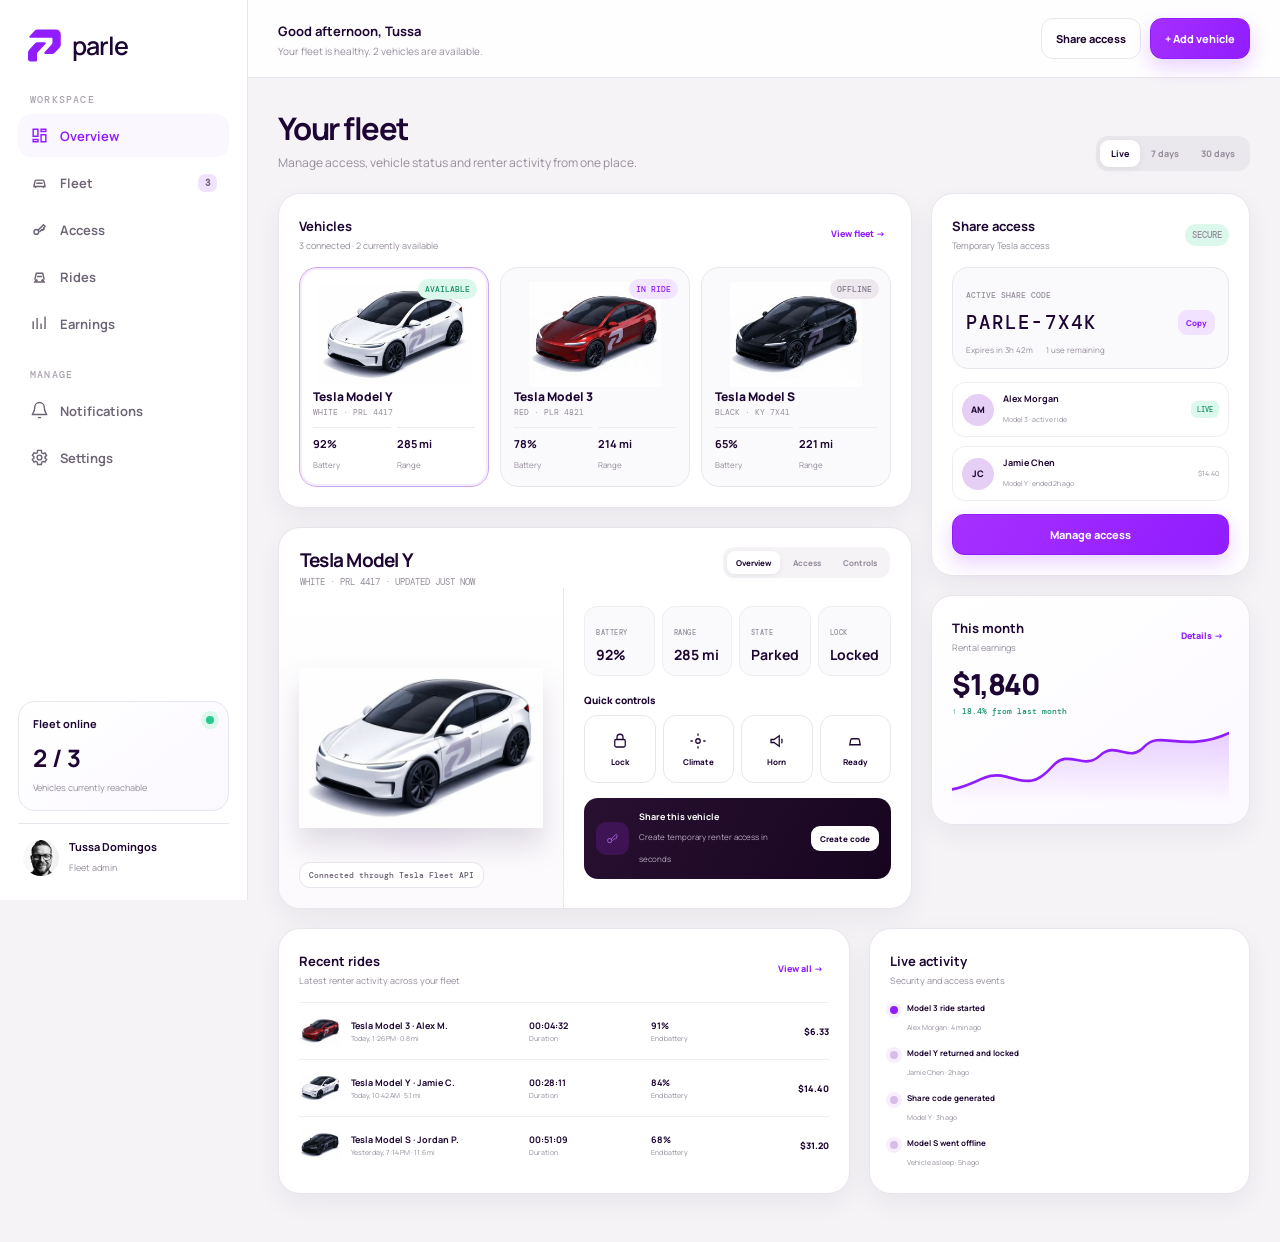
==== commit d84b4ead: "Redesign Parle beta fleet dashboard" ====
--- a/index.html
+++ b/index.html
@@ -1,4172 +1,57 @@
 <!doctype html>
 <html lang="en">
-  <head>
-    <meta charset="utf-8">
-    <meta name="viewport" content="width=device-width, initial-scale=1, viewport-fit=cover">
-    <meta name="color-scheme" content="light dark">
-    <meta name="theme-color" content="#14041d" media="(prefers-color-scheme: dark)">
-    <meta name="theme-color" content="#edeaf1" media="(prefers-color-scheme: light)">
-    <meta name="apple-mobile-web-app-capable" content="yes">
-    <meta name="mobile-web-app-capable" content="yes">
-    <meta name="apple-mobile-web-app-status-bar-style" content="black-translucent">
-    <meta name="apple-mobile-web-app-title" content="Parle">
-    <meta name="description" content="Parle Rider beta - secure Tesla access for fleets, owners and renters.">
-    <style>
-      html, body { height: 100%; }
-      body { margin: 0; -webkit-text-size-adjust: 100%; overscroll-behavior: none; }
-      img { max-width: 100%; }
-      [hidden] { display: none !important; }
-      @media (max-width: 900px) { html, body { overflow: hidden; } }
-    </style>
-    <link rel="icon" type="image/png" href="/assets/favicon.png">
-    <title>Parle Rider Beta</title>
-    <link rel="stylesheet" href="https://fonts.googleapis.com/css2?family=Plus+Jakarta+Sans:wght@400;500;600;700;800&family=IBM+Plex+Mono:wght@400;500;600&display=swap">
-    <style>
-    /* ---------- Parle tokens: light (default) ---------- */
-    :root {
-      --plum-900:#14041d; --plum-800:#1d0729; --plum-700:#2a0c3c;
-      --violet:#9b18e8; --violet-600:#8a14d0; --violet-200:#e9cffb; --violet-50:#f7ecfe;
-      --mint:#18a06a; --mint-bg:#dcf6e8; --amber:#b5761a; --amber-bg:#fdf0da; --danger:#cf2f45; --danger-bg:#fde8ec;
-    
-      --ground:#edeaf1; --surface:#ffffff; --surface-2:#f7f5fa; --surface-3:#f0edf4;
-      --ink:#170320; --ink-2:#584f61; --ink-3:#8a8394;
-      --line:#e4e0ea; --line-2:#eeebf2;
-      --map-bg:#e7e3ec; --map-road:#ffffff; --map-road-2:#f6f4f8; --map-block:#dcd7e3;
-      --map-water:#cfd8ea; --map-park:#d6e6d5; --map-label:#8a8394; --map-zone:rgba(155,24,232,.09);
-      --map-zone-line:rgba(155,24,232,.45);
-      --shadow-sm:0 1px 2px rgba(23,3,32,.07);
-      --shadow:0 2px 6px rgba(23,3,32,.07), 0 14px 34px rgba(23,3,32,.09);
-      --shadow-lg:0 -2px 10px rgba(23,3,32,.06), 0 -18px 50px rgba(23,3,32,.12);
-      --sans:"Plus Jakarta Sans", system-ui, -apple-system, "Segoe UI", sans-serif;
-      --mono:"IBM Plex Mono", ui-monospace, SFMono-Regular, Menlo, monospace;
-      --r-lg:20px; --r:14px; --r-sm:10px;
-      --series-a:#9b18e8; --series-b:#0d7fb0;
-    }
-    /* dark, for viewers whose theme is dark and who haven't forced light */
-    @media (prefers-color-scheme: dark) {
-      :root:not([data-theme="light"]) {
-        --ground:#0c0211; --surface:#1a0824; --surface-2:#220c2f; --surface-3:#2b1039;
-      --series-a:#a840e8; --series-b:#2e9ed6;
-        --ink:#f6eefb; --ink-2:#c0aecd; --ink-3:#8e7d9c;
-        --line:#341544; --line-2:#280f35;
-        --violet-200:#54227a; --violet-50:#2a0f3a;
-        --mint-bg:#0f3a2a; --amber-bg:#3a2a0f; --danger-bg:#3d1520;
-        --map-bg:#160823; --map-road:#2e1540; --map-road-2:#24102f; --map-block:#1e0b2b;
-        --map-water:#152036; --map-park:#14301f; --map-label:#8e7d9c;
-        --map-zone:rgba(155,24,232,.16); --map-zone-line:rgba(198,120,248,.5);
-        --shadow:0 2px 6px rgba(0,0,0,.5), 0 14px 34px rgba(0,0,0,.45);
-        --shadow-lg:0 -2px 10px rgba(0,0,0,.4), 0 -18px 50px rgba(0,0,0,.5);
-        --shadow-sm:0 1px 2px rgba(0,0,0,.45);
-      }
-    }
-    :root[data-theme="dark"] {
-      --ground:#0c0211; --surface:#1a0824; --surface-2:#220c2f; --surface-3:#2b1039;
-      --series-a:#a840e8; --series-b:#2e9ed6;
-      --ink:#f6eefb; --ink-2:#c0aecd; --ink-3:#8e7d9c;
-      --line:#341544; --line-2:#280f35;
-      --violet-200:#54227a; --violet-50:#2a0f3a;
-      --mint-bg:#0f3a2a; --amber-bg:#3a2a0f; --danger-bg:#3d1520;
-      --map-bg:#160823; --map-road:#2e1540; --map-road-2:#24102f; --map-block:#1e0b2b;
-      --map-water:#152036; --map-park:#14301f; --map-label:#8e7d9c;
-      --map-zone:rgba(155,24,232,.16); --map-zone-line:rgba(198,120,248,.5);
-      --shadow:0 2px 6px rgba(0,0,0,.5), 0 14px 34px rgba(0,0,0,.45);
-      --shadow-lg:0 -2px 10px rgba(0,0,0,.4), 0 -18px 50px rgba(0,0,0,.5);
-      --shadow-sm:0 1px 2px rgba(0,0,0,.45);
-    }
-    /* in-app Appearance control wins over both */
-    .app[data-mode="light"] {
-      --series-a:#9b18e8; --series-b:#0d7fb0;
-      --ground:#edeaf1; --surface:#ffffff; --surface-2:#f7f5fa; --surface-3:#f0edf4;
-      --ink:#170320; --ink-2:#584f61; --ink-3:#8a8394;
-      --line:#e4e0ea; --line-2:#eeebf2;
-      --violet-200:#e9cffb; --violet-50:#f7ecfe;
-      --mint-bg:#dcf6e8; --amber-bg:#fdf0da; --danger-bg:#fde8ec;
-      --map-bg:#e7e3ec; --map-road:#ffffff; --map-road-2:#f6f4f8; --map-block:#dcd7e3;
-      --map-water:#cfd8ea; --map-park:#d6e6d5; --map-label:#8a8394;
-      --map-zone:rgba(155,24,232,.09); --map-zone-line:rgba(155,24,232,.45);
-      --shadow-sm:0 1px 2px rgba(23,3,32,.07);
-      --shadow:0 2px 6px rgba(23,3,32,.07), 0 14px 34px rgba(23,3,32,.09);
-      --shadow-lg:0 -2px 10px rgba(23,3,32,.06), 0 -18px 50px rgba(23,3,32,.12);
-    }
-    .app[data-mode="dark"] {
-      --ground:#0c0211; --surface:#1a0824; --surface-2:#220c2f; --surface-3:#2b1039;
-      --series-a:#a840e8; --series-b:#2e9ed6;
-      --ink:#f6eefb; --ink-2:#c0aecd; --ink-3:#8e7d9c;
-      --line:#341544; --line-2:#280f35;
-      --violet-200:#54227a; --violet-50:#2a0f3a;
-      --mint-bg:#0f3a2a; --amber-bg:#3a2a0f; --danger-bg:#3d1520;
-      --map-bg:#160823; --map-road:#2e1540; --map-road-2:#24102f; --map-block:#1e0b2b;
-      --map-water:#152036; --map-park:#14301f; --map-label:#8e7d9c;
-      --map-zone:rgba(155,24,232,.16); --map-zone-line:rgba(198,120,248,.5);
-      --shadow:0 2px 6px rgba(0,0,0,.5), 0 14px 34px rgba(0,0,0,.45);
-      --shadow-lg:0 -2px 10px rgba(0,0,0,.4), 0 -18px 50px rgba(0,0,0,.5);
-      --shadow-sm:0 1px 2px rgba(0,0,0,.45);
-    }
-    
-    * { box-sizing:border-box; -webkit-tap-highlight-color:transparent; }
-    html, body { height:100%; }
-    body {
-      margin:0; font-family:var(--sans); color:var(--ink);
-      background:
-        radial-gradient(1100px 700px at 15% -10%, rgba(155,24,232,.20), transparent 60%),
-        radial-gradient(900px 600px at 100% 100%, rgba(155,24,232,.12), transparent 55%),
-        var(--plum-900);
-      display:flex; align-items:center; justify-content:center;
-      padding:0;
-    }
-    button { font:inherit; color:inherit; cursor:pointer; }
-    
-    /* ---------- device shell ---------- */
-    .stage { display:flex; gap:38px; align-items:center; justify-content:center; width:100%; padding:28px 20px; }
-    .pitch { max-width:330px; color:#f3e7fb; display:none; }
-    .pitch .mark { display:flex; align-items:center; gap:9px; margin-bottom:22px; }
-    .pitch .mark svg { width:26px; height:26px; }
-    .pitch .mark span { font-weight:800; font-size:20px; letter-spacing:-.02em; }
-    .pitch h1 { font-size:38px; line-height:1.03; letter-spacing:-.03em; margin:0 0 16px; font-weight:800; }
-    .pitch h1 em { font-style:normal; color:#cf94f7; display:block; }
-    .pitch p { color:#c9b3d8; font-size:14.5px; line-height:1.6; margin:0 0 14px; max-width:31ch; }
-    .pitch .tags { display:flex; flex-wrap:wrap; gap:8px; margin-top:20px; }
-    .pitch .tags b {
-      font-family:var(--mono); font-size:10.5px; font-weight:500; letter-spacing:.06em; text-transform:uppercase;
-      background:rgba(155,24,232,.20); border:1px solid rgba(207,148,247,.35); color:#e7cffa;
-      padding:5px 10px; border-radius:999px;
-    }
-    .pitch .hint { font-family:var(--mono); font-size:11px; color:#9d84ae; letter-spacing:.04em; margin-top:26px; }
-    
-    .device {
-      position:relative; width:min(420px, 100%); height:min(880px, calc(100vh - 56px));
-      background:var(--ground); border-radius:44px; overflow:hidden;
-      box-shadow:0 0 0 11px #0a0210, 0 0 0 12px #3a2447, 0 40px 90px rgba(0,0,0,.6);
-      display:flex; flex-direction:column;
-    }
-    .device::after {
-      content:""; position:absolute; top:10px; left:50%; transform:translateX(-50%);
-      width:108px; height:26px; border-radius:16px; background:#0a0210; z-index:60; pointer-events:none;
-    }
-    .statusbar {
-      flex:0 0 auto; height:46px; display:flex; align-items:center; justify-content:space-between;
-      padding:14px 26px 0; font-size:12.5px; font-weight:700; color:var(--ink); z-index:40;
-      background:transparent; font-variant-numeric:tabular-nums;
-    }
-    .statusbar .right { display:flex; gap:5px; align-items:center; font-family:var(--mono); font-size:10.5px; font-weight:600; }
-    .app {
-      position:relative; flex:1 1 auto; min-height:0;
-      background:var(--ground); color:var(--ink); overflow:hidden;
-      --tabh:calc(58px + env(safe-area-inset-bottom, 0px));
-    }
-    /* phone: fill the screen, drop the bezel */
-    @media (max-width:900px) {
-      body { display:block; background:var(--ground); }
-      .stage { padding:0; display:block; }
-      .pitch { display:none !important; }
-      .device {
-        width:100%; height:100dvh; border-radius:0; box-shadow:none;
-      }
-      .device::after { display:none; }
-      .statusbar { display:none; }
-    }
-    @media (min-width:1080px) { .pitch { display:block; } }
-    
-    /* ---------- screens ---------- */
-    .view { position:absolute; inset:0; display:none; flex-direction:column; min-height:0; }
-    .view.is-active { display:flex; }
-    .app.has-tabs .view { bottom:var(--tabh); }
-    .scroll { flex:1 1 auto; min-height:0; overflow-y:auto; -webkit-overflow-scrolling:touch; }
-    .pad { padding:18px 20px 26px; display:grid; gap:16px; align-content:start; }
-    .pad.tight { gap:12px; }
-    
-    .topbar {
-      flex:0 0 auto; display:grid; grid-template-columns:36px 1fr 36px; align-items:center; gap:8px;
-      padding:10px 14px; border-bottom:1px solid var(--line); background:var(--surface);
-    }
-    .topbar h2 { margin:0; font-size:15.5px; font-weight:700; text-align:center; letter-spacing:-.01em; }
-    .iconbtn {
-      width:36px; height:36px; display:grid; place-items:center; border:0; background:transparent;
-      border-radius:11px; color:var(--ink);
-    }
-    .iconbtn:hover { background:var(--surface-3); }
-    .iconbtn svg { width:19px; height:19px; }
-    .iconbtn:focus-visible, button:focus-visible, input:focus-visible, .rowbtn:focus-visible { outline:2px solid var(--violet); outline-offset:2px; }
-    
-    .eyebrow { font-family:var(--mono); font-size:10.5px; font-weight:500; letter-spacing:.14em; text-transform:uppercase; color:var(--violet); margin:0; }
-    h1.big { font-size:26px; line-height:1.12; letter-spacing:-.025em; margin:0; font-weight:800; text-wrap:balance; }
-    h3.sec { font-size:12px; font-family:var(--mono); font-weight:500; letter-spacing:.1em; text-transform:uppercase; color:var(--ink-3); margin:4px 0 0; }
-    p.lede { margin:0; color:var(--ink-2); font-size:14px; line-height:1.55; }
-    .muted { color:var(--ink-3); }
-    .mono { font-family:var(--mono); font-variant-numeric:tabular-nums; }
-    
-    /* ---------- buttons ---------- */
-    .btn {
-      border:0; border-radius:999px; padding:15px 18px; font-size:15px; font-weight:700;
-      background:var(--surface-3); color:var(--ink); width:100%; text-align:center; letter-spacing:-.01em;
-      display:flex; align-items:center; justify-content:center; gap:8px; min-height:52px;
-    }
-    .btn.primary { background:linear-gradient(115deg, #a423ef 0%, #7d0fc4 100%); color:#fff; box-shadow:0 8px 22px rgba(155,24,232,.32); }
-    .btn.primary:disabled { background:var(--surface-3); color:var(--ink-3); box-shadow:none; }
-    .btn.ghost { background:transparent; border:1px solid var(--line); }
-    .btn.dark { background:var(--plum-800); color:#fff; }
-    .btn.danger { background:var(--danger-bg); color:var(--danger); }
-    .btn:disabled { cursor:not-allowed; opacity:.85; }
-    .btn.sm { min-height:42px; padding:10px 14px; font-size:13.5px; }
-    .btn-row { display:grid; grid-template-columns:1fr 1fr; gap:10px; }
-    .linkbtn { background:none; border:0; padding:6px; color:var(--violet); font-weight:600; font-size:13.5px; text-decoration:underline; text-underline-offset:3px; justify-self:center; }
-    
-    /* ---------- cards, rows ---------- */
-    .card { background:var(--surface); border:1px solid var(--line); border-radius:var(--r-lg); padding:16px; box-shadow:var(--shadow-sm); }
-    .card.flat { box-shadow:none; }
-    .card.plum { background:var(--plum-800); border-color:var(--plum-700); color:#fff; }
-    .card.plum .lede, .card.plum .muted { color:#c9b3d8; }
-    .list { display:grid; gap:0; background:var(--surface); border:1px solid var(--line); border-radius:var(--r-lg); overflow:hidden; }
-    .rowbtn {
-      display:flex; align-items:center; gap:12px; width:100%; text-align:left; border:0; background:transparent;
-      padding:14px 16px; border-bottom:1px solid var(--line-2); color:var(--ink);
-    }
-    .list .rowbtn:last-child { border-bottom:0; }
-    .rowbtn:hover { background:var(--surface-2); }
-    .rowbtn .grow { flex:1 1 auto; min-width:0; }
-    .rowbtn .t { display:block; font-size:14.5px; font-weight:600; letter-spacing:-.01em; }
-    .rowbtn .s { display:block; font-size:12.5px; color:var(--ink-3); margin-top:2px; line-height:1.4; }
-    .rowbtn .grow { display:block; }
-    .rowbtn .chev { color:var(--ink-3); flex:0 0 auto; }
-    .rowbtn svg.lead { width:18px; height:18px; color:var(--ink-2); flex:0 0 auto; }
-    
-    .badge {
-      font-family:var(--mono); font-size:10px; font-weight:600; letter-spacing:.08em; text-transform:uppercase;
-      padding:4px 8px; border-radius:6px; background:var(--violet-50); color:var(--violet); white-space:nowrap;
-    }
-    .badge.mint { background:var(--mint-bg); color:var(--mint); }
-    .badge.amber { background:var(--amber-bg); color:var(--amber); }
-    .badge.plate { background:var(--surface-3); color:var(--ink); letter-spacing:.14em; font-size:11px; }
-    .pill { display:inline-flex; align-items:center; gap:6px; border:1px solid var(--line); background:var(--surface); border-radius:999px; padding:7px 12px; font-size:12.5px; font-weight:600; }
-    
-    /* ---------- forms ---------- */
-    .field { display:grid; gap:6px; }
-    .field > label { font-size:12px; font-weight:600; color:var(--ink-2); }
-    .field input, .field select, .field textarea {
-      font:inherit; font-size:15px; color:var(--ink); background:var(--surface);
-      border:1px solid var(--line); border-radius:var(--r); padding:14px; width:100%;
-    }
-    .field input::placeholder, .field textarea::placeholder { color:var(--ink-3); }
-    .field.err input { border-color:var(--danger); background:var(--danger-bg); }
-    .field .msg { font-size:12px; color:var(--danger); font-weight:600; }
-    .checkrow { display:flex; gap:10px; align-items:flex-start; font-size:13px; color:var(--ink-2); line-height:1.5; }
-    .checkrow input { width:20px; height:20px; accent-color:var(--violet); flex:0 0 auto; margin-top:1px; }
-    .codeboxes { display:flex; gap:8px; justify-content:space-between; }
-    .codeboxes input {
-      width:100%; aspect-ratio:1/1.15; text-align:center; font-family:var(--mono); font-size:22px; font-weight:600;
-      border:1px solid var(--line); border-radius:12px; background:var(--surface); color:var(--ink); padding:0;
-    }
-    .codeboxes input:focus { border-color:var(--violet); outline:none; box-shadow:0 0 0 3px var(--violet-50); }
-    .toggle { position:relative; width:46px; height:28px; border-radius:999px; background:var(--surface-3); border:1px solid var(--line); flex:0 0 auto; transition:background .18s; }
-    .toggle::after { content:""; position:absolute; top:3px; left:3px; width:20px; height:20px; border-radius:50%; background:#fff; box-shadow:var(--shadow-sm); transition:transform .18s; }
-    .toggle[aria-pressed="true"] { background:var(--violet); border-color:var(--violet); }
-    .toggle[aria-pressed="true"]::after { transform:translateX(18px); }
-    .radio { width:22px; height:22px; border-radius:50%; border:2px solid var(--line); flex:0 0 auto; display:grid; place-items:center; }
-    .radio[aria-checked="true"] { border-color:var(--violet); }
-    .radio[aria-checked="true"]::after { content:""; width:12px; height:12px; border-radius:50%; background:var(--violet); }
-    
-    .chips { display:flex; gap:8px; overflow-x:auto; scrollbar-width:none; padding:2px; }
-    .chips::-webkit-scrollbar { display:none; }
-    .chip {
-      flex:0 0 auto; border:1px solid var(--line); background:var(--surface); border-radius:999px;
-      padding:9px 14px; font-size:13px; font-weight:600; display:flex; gap:6px; align-items:center;
-    }
-    .chip[aria-pressed="true"] { background:var(--plum-800); border-color:var(--plum-800); color:#fff; }
-    .chips.wrap { flex-wrap:wrap; overflow:visible; }
-    
-    /* ---------- map ---------- */
-    .mapwrap { position:absolute; inset:0; }
-    .mapwrap canvas { width:100%; height:100%; display:block; }
-    .mapoverlay { position:absolute; inset:0; pointer-events:none; }
-    .mapchrome { position:absolute; top:12px; left:14px; right:14px; display:flex; justify-content:space-between; gap:10px; z-index:12; }
-    .brandbar { display:flex; align-items:center; gap:8px; background:var(--surface); border:1px solid var(--line); border-radius:999px; padding:8px 14px 8px 11px; box-shadow:var(--shadow-sm); }
-    .brandbar svg { width:17px; height:17px; color:var(--violet); }
-    .brandbar b { font-size:15px; font-weight:800; letter-spacing:-.02em; }
-    .avatarbtn { width:40px; height:40px; border-radius:50%; border:1px solid var(--line); background:var(--surface); box-shadow:var(--shadow-sm); display:grid; place-items:center; font-weight:700; font-size:13px; color:var(--violet); }
-    .sheet {
-      position:absolute; left:0; right:0; bottom:0; z-index:14;
-      background:var(--surface); border-top:1px solid var(--line);
-      border-radius:24px 24px 0 0; box-shadow:var(--shadow-lg);
-      padding:14px 18px calc(16px + env(safe-area-inset-bottom, 0px));
-      display:grid; gap:12px; max-height:76%; overflow-y:auto;
-    }
-    .sheet .grab { width:38px; height:4px; border-radius:999px; background:var(--line); justify-self:center; }
-    .searchbar {
-      display:flex; align-items:center; gap:10px; background:var(--surface-2); border:1px solid var(--line);
-      border-radius:14px; padding:14px; width:100%; text-align:left; font-size:15px; color:var(--ink-3); font-weight:500;
-    }
-    .searchbar svg { width:18px; height:18px; color:var(--ink-3); flex:0 0 auto; }
-    .etabanner {
-      display:flex; align-items:center; justify-content:center; gap:8px; background:linear-gradient(115deg,#a423ef,#7d0fc4);
-      color:#fff; border-radius:12px; padding:10px; font-size:13px; font-weight:700;
-    }
-    .vcard { display:flex; gap:12px; align-items:center; padding:12px; border:1px solid var(--line); border-radius:var(--r); background:var(--surface); width:100%; text-align:left; }
-    .vcard .thumb { width:66px; height:44px; border-radius:9px; background:var(--surface-3); flex:0 0 auto; display:grid; place-items:center; overflow:hidden; }
-    .vcard .thumb svg { width:58px; height:34px; }
-    .vcard .grow { flex:1 1 auto; min-width:0; }
-    .vcard .nm { font-size:14.5px; font-weight:700; letter-spacing:-.01em; display:flex; justify-content:space-between; gap:8px; }
-    .vcard .sub { font-size:12.5px; color:var(--ink-3); margin-top:1px; }
-    .vcard .foot { display:flex; justify-content:space-between; align-items:center; margin-top:6px; gap:8px; }
-    
-    .tripline { display:grid; grid-template-columns:18px 1fr auto; gap:10px 12px; align-items:start; }
-    .tripline .dotcol { display:grid; justify-items:center; gap:3px; padding-top:4px; }
-    .tripline .d1 { width:10px; height:10px; border-radius:50%; border:2.5px solid var(--ink-2); }
-    .tripline .bar { width:2px; height:26px; background:var(--line); }
-    .tripline .d2 { width:11px; height:11px; border-radius:50% 50% 50% 0; transform:rotate(-45deg); background:var(--violet); }
-    .tripline .t { font-size:14px; font-weight:600; }
-    .tripline .s { font-size:12px; color:var(--ink-3); }
-    .tripline .time { font-size:13px; font-weight:600; font-family:var(--mono); white-space:nowrap; }
-    
-    .kpis { display:grid; grid-template-columns:repeat(3,1fr); gap:8px; }
-    .kpi { background:var(--surface-2); border:1px solid var(--line-2); border-radius:12px; padding:10px; text-align:center; }
-    .kpi .k { font-family:var(--mono); font-size:10px; letter-spacing:.08em; text-transform:uppercase; color:var(--ink-3); }
-    .kpi .v { font-size:17px; font-weight:800; font-variant-numeric:tabular-nums; margin-top:3px; letter-spacing:-.02em; }
-    .cmdgrid { display:grid; grid-template-columns:repeat(4,1fr); gap:8px; }
-    .cmd { display:grid; gap:6px; place-items:center; padding:12px 6px; border:1px solid var(--line); border-radius:13px; background:var(--surface); font-size:11px; font-weight:700; }
-    .cmd svg { width:20px; height:20px; color:var(--violet); }
-    .cmd[disabled] { opacity:.45; }
-    .cmd.on { background:var(--violet-50); border-color:var(--violet-200); }
-    
-    .steps { display:grid; gap:10px; }
-    .step { display:flex; gap:11px; align-items:center; font-size:13.5px; color:var(--ink-3); }
-    .step .n { width:24px; height:24px; border-radius:50%; border:1px solid var(--line); display:grid; place-items:center; font-family:var(--mono); font-size:11px; flex:0 0 auto; }
-    .step.done { color:var(--ink); }
-    .step.done .n { background:var(--mint-bg); border-color:transparent; color:var(--mint); }
-    .step.active .n { background:var(--violet); border-color:transparent; color:#fff; }
-    .step.active { color:var(--ink); font-weight:600; }
-    
-    .progress { height:5px; border-radius:999px; background:var(--surface-3); overflow:hidden; }
-    .progress i { display:block; height:100%; width:0%; background:linear-gradient(90deg,#a423ef,#7d0fc4); transition:width .25s ease; }
-    
-    .tabbar {
-      position:absolute; left:0; right:0; bottom:0;
-      display:grid; grid-template-columns:repeat(4,1fr); gap:2px; z-index:30;
-      background:var(--surface); border-top:1px solid var(--line);
-      padding:7px 8px calc(7px + env(safe-area-inset-bottom, 0px));
-    }
-    .tabbar button { border:0; background:transparent; display:grid; gap:3px; place-items:center; padding:5px 2px; border-radius:12px; color:var(--ink-3); font-size:10.5px; font-weight:700; }
-    .tabbar button svg { width:21px; height:21px; }
-    .tabbar button[aria-current="true"] { color:var(--violet); }
-    
-    .scrim { position:absolute; inset:0; background:rgba(12,2,17,.55); z-index:50; display:none; align-items:flex-end; justify-content:center; padding:0; }
-    .scrim.is-open { display:flex; }
-    .scrim.center { align-items:center; padding:22px; }
-    .modal { background:var(--surface); border-radius:22px; width:100%; max-width:360px; padding:20px; display:grid; gap:14px; box-shadow:var(--shadow); }
-    .modal.bottom { border-radius:22px 22px 0 0; max-width:none; padding-bottom:calc(20px + env(safe-area-inset-bottom, 0px)); }
-    .modal h3 { margin:0; font-size:18px; font-weight:800; letter-spacing:-.02em; }
-    .modal p { margin:0; font-size:13.5px; color:var(--ink-2); line-height:1.55; }
-    
-    .toast {
-      position:absolute; left:14px; right:14px; top:14px; z-index:70;
-      background:var(--plum-800); color:#fff; border-radius:14px; padding:12px 14px;
-      font-size:13.5px; font-weight:600; box-shadow:var(--shadow); display:flex; gap:9px; align-items:center;
-      transform:translateY(-140%); transition:transform .28s cubic-bezier(.2,.9,.2,1);
-    }
-    .toast.is-up { transform:translateY(0); }
-    .toast svg { width:17px; height:17px; color:#7de6b0; flex:0 0 auto; }
-    
-    .hero { position:relative; flex:1 1 auto; display:grid; align-content:end; gap:22px; padding:26px 22px calc(26px + env(safe-area-inset-bottom,0px)); overflow:hidden; background:linear-gradient(170deg,#2a0c3c 0%, #14041d 62%, #0a0210 100%); }
-    .hero .glow { position:absolute; width:420px; height:420px; border-radius:50%; background:radial-gradient(circle, rgba(164,35,239,.42), transparent 62%); top:-90px; right:-130px; }
-    .hero .logo { display:flex; align-items:center; gap:10px; color:#fff; }
-    .hero .logo svg { width:30px; height:30px; }
-    .hero .logo b { font-size:24px; font-weight:800; letter-spacing:-.025em; }
-    .hero h1 { color:#fff; font-size:40px; line-height:1; letter-spacing:-.035em; margin:0; font-weight:800; }
-    .hero h1 span { display:block; }
-    .hero h1 span:nth-child(2) { color:#cf94f7; }
-    .hero h1 span:nth-child(3) { color:#9b18e8; }
-    .hero p { color:#c9b3d8; font-size:14.5px; line-height:1.55; margin:0; max-width:30ch; }
-    .hero .car { position:relative; justify-self:center; width:100%; max-width:330px; }
-    .hero .car svg { width:100%; height:auto; }
-    .hero .actions { display:grid; gap:10px; position:relative; }
-    .hero .fine { color:#8f78a1; font-size:11.5px; text-align:center; line-height:1.5; font-family:var(--mono); }
-    
-    .legal { font-size:12px; color:var(--ink-3); line-height:1.6; }
-    .legal a { color:var(--violet); }
-    .scopelist { display:grid; gap:9px; }
-    .scope { display:flex; gap:10px; align-items:flex-start; font-size:13px; line-height:1.5; }
-    .scope svg { width:16px; height:16px; color:var(--mint); flex:0 0 auto; margin-top:2px; }
-    .scope b { font-weight:700; }
-    
-    .spark { display:block; width:100%; height:64px; }
-    .empty { display:grid; gap:10px; place-items:center; text-align:center; padding:52px 20px; color:var(--ink-3); }
-    .empty svg { width:34px; height:34px; opacity:.5; }
-    .empty b { color:var(--ink); font-size:15px; }
-    .divider { height:1px; background:var(--line-2); }
-    .rowflex { display:flex; align-items:center; justify-content:space-between; gap:12px; }
-    .grid2 { display:grid; grid-template-columns:1fr 1fr; gap:10px; }
-    .creditcard { border-radius:16px; padding:16px; background:linear-gradient(120deg,#2a0c3c,#5c15a0); color:#fff; display:grid; gap:14px; box-shadow:var(--shadow); }
-    .creditcard .num { font-family:var(--mono); font-size:16px; letter-spacing:.12em; }
-    .creditcard .row { display:flex; justify-content:space-between; align-items:flex-end; font-size:11px; }
-    .creditcard .brand { font-weight:800; letter-spacing:.04em; font-size:13px; }
-    .walkarrow { display:grid; place-items:center; gap:10px; padding:20px 0; }
-    .walkarrow .dist { font-size:38px; font-weight:800; letter-spacing:-.03em; font-variant-numeric:tabular-nums; }
-    .walkarrow svg { width:110px; height:110px; color:var(--violet); }
-    .tips { display:grid; gap:8px; }
-    .tip { display:flex; gap:11px; align-items:center; background:var(--surface-2); border:1px solid var(--line-2); border-radius:13px; padding:11px 12px; font-size:13px; line-height:1.45; }
-    .tip svg { width:22px; height:22px; color:var(--violet); flex:0 0 auto; }
-    @media (prefers-reduced-motion:reduce) { * { animation:none !important; transition:none !important; } }
-    </style>
-    
-    <style>
-    /* ============ Stable Manager (operator console) ============ */
-    .ops {
-      position:fixed; inset:0; z-index:220; display:flex; flex-direction:column;
-      background:var(--ground); color:var(--ink); font-family:var(--sans);
-      padding-top:env(safe-area-inset-top, 0px);
-    }
-    .ops[hidden] { display:none; }
-    .ops-top {
-      flex:0 0 auto; display:flex; align-items:center; gap:14px; flex-wrap:wrap;
-      padding:12px 18px; background:var(--surface); border-bottom:1px solid var(--line);
-    }
-    .ops-brand { display:flex; align-items:center; gap:9px; font-weight:800; letter-spacing:-.02em; font-size:15px; }
-    .ops-brand svg { width:19px; height:19px; color:var(--violet); }
-    .ops-brand span { font-family:var(--mono); font-size:10px; letter-spacing:.14em; text-transform:uppercase; color:var(--ink-3); padding-left:8px; border-left:1px solid var(--line); }
-    .ops-clock { display:flex; align-items:baseline; gap:8px; font-family:var(--mono); }
-    .ops-clock b { font-size:19px; font-weight:600; font-variant-numeric:tabular-nums; letter-spacing:-.01em; }
-    .ops-clock span { font-size:10.5px; letter-spacing:.1em; text-transform:uppercase; color:var(--ink-3); }
-    .ops-speed { display:flex; gap:4px; background:var(--surface-3); border-radius:999px; padding:3px; }
-    .ops-speed button {
-      border:0; background:transparent; border-radius:999px; padding:6px 11px; font-size:12px; font-weight:700;
-      color:var(--ink-3); font-family:var(--mono); letter-spacing:.02em;
-    }
-    .ops-speed button[aria-pressed="true"] { background:var(--violet); color:#fff; }
-    .ops-live { display:flex; align-items:center; gap:7px; font-size:12px; font-weight:700; color:var(--mint); }
-    .ops-live i { width:8px; height:8px; border-radius:50%; background:var(--mint); display:block; animation:pulse 2s infinite; }
-    @keyframes pulse { 0%,100% { opacity:1 } 50% { opacity:.35 } }
-    .ops-spacer { flex:1 1 auto; }
-    .ops-exit {
-      border:1px solid var(--line); background:var(--surface); border-radius:999px; padding:8px 14px;
-      font-size:12.5px; font-weight:700; color:var(--ink);
-    }
-    .ops-body { flex:1 1 auto; min-height:0; display:grid; grid-template-columns:204px 1fr; }
-    .ops-nav {
-      border-right:1px solid var(--line); background:var(--surface); padding:14px 12px; display:grid; gap:4px; align-content:start;
-      overflow-y:auto;
-    }
-    .ops-nav button {
-      border:0; background:transparent; text-align:left; border-radius:10px; padding:10px 12px;
-      font-size:13.5px; font-weight:600; color:var(--ink-2); display:flex; align-items:center; gap:10px;
-    }
-    .ops-nav button svg { width:17px; height:17px; opacity:.8; }
-    .ops-nav button[aria-current="true"] { background:var(--violet-50); color:var(--violet); }
-    .ops-nav .ops-nav-note { font-size:11.5px; color:var(--ink-3); line-height:1.5; padding:12px; margin-top:8px; border-top:1px solid var(--line-2); }
-    .ops-main { min-height:0; overflow-y:auto; padding:20px 22px 48px; display:grid; gap:20px; align-content:start; }
-    .ops-panel { display:grid; gap:18px; align-content:start; }
-    .ops-panel[hidden] { display:none; }
-    .ops-h { display:flex; align-items:flex-end; justify-content:space-between; gap:14px; flex-wrap:wrap; }
-    .ops-h h2 { margin:0; font-size:19px; font-weight:800; letter-spacing:-.025em; }
-    .ops-h p { margin:3px 0 0; font-size:13px; color:var(--ink-2); max-width:62ch; }
-    
-    .kpirow { display:grid; grid-template-columns:repeat(auto-fit, minmax(142px, 1fr)); gap:10px; }
-    .kpicard { background:var(--surface); border:1px solid var(--line); border-radius:14px; padding:13px 14px; display:grid; gap:4px; }
-    .kpicard .k { font-family:var(--mono); font-size:10px; letter-spacing:.09em; text-transform:uppercase; color:var(--ink-3); }
-    .kpicard .v { font-size:25px; font-weight:800; letter-spacing:-.03em; font-variant-numeric:tabular-nums; line-height:1.05; }
-    .kpicard .d { font-size:11.5px; color:var(--ink-3); }
-    .kpicard.good .v { color:var(--mint); }
-    .kpicard.warn .v { color:var(--amber); }
-    
-    .opscard { background:var(--surface); border:1px solid var(--line); border-radius:16px; padding:16px; display:grid; gap:14px; }
-    .opscard > header { display:flex; align-items:baseline; justify-content:space-between; gap:12px; flex-wrap:wrap; }
-    .opscard h3 { margin:0; font-size:14.5px; font-weight:700; letter-spacing:-.01em; }
-    .opscard .sub { font-size:12px; color:var(--ink-3); }
-    .ops-2col { display:grid; grid-template-columns:minmax(0,1.35fr) minmax(0,1fr); gap:18px; align-items:start; }
-    .ops-mapbox { position:relative; border-radius:14px; overflow:hidden; border:1px solid var(--line); background:var(--map-bg); aspect-ratio:16/11; }
-    .ops-mapbox canvas { width:100%; height:100%; display:block; }
-    .ops-maplegend {
-      position:absolute; left:10px; bottom:10px; display:flex; gap:10px; flex-wrap:wrap;
-      background:color-mix(in srgb, var(--surface) 88%, transparent); border:1px solid var(--line);
-      border-radius:10px; padding:7px 10px; font-size:11px; font-weight:600;
-    }
-    .ops-maplegend span { display:flex; align-items:center; gap:5px; color:var(--ink-2); }
-    .ops-maplegend i { width:9px; height:9px; border-radius:3px; display:block; }
-    
-    .baygrid { display:grid; grid-template-columns:repeat(auto-fit,minmax(112px,1fr)); gap:8px; }
-    .bay {
-      border:1px dashed var(--line); border-radius:12px; padding:10px; min-height:74px; display:grid; gap:3px; align-content:center;
-      background:var(--surface-2); font-size:12px;
-    }
-    .bay.full { border-style:solid; border-color:var(--violet-200); background:var(--violet-50); }
-    .bay.wash.full { border-color:var(--mint); background:var(--mint-bg); }
-    .bay .lab { font-family:var(--mono); font-size:9.5px; letter-spacing:.1em; text-transform:uppercase; color:var(--ink-3); }
-    .bay .car { font-weight:700; font-size:13px; }
-    .bay .meta { color:var(--ink-3); font-size:11.5px; font-variant-numeric:tabular-nums; }
-    
-    .queue { display:grid; gap:6px; }
-    .queue-row { display:flex; align-items:center; gap:10px; font-size:12.5px; padding:7px 10px; border:1px solid var(--line-2); border-radius:10px; background:var(--surface-2); }
-    .queue-row b { font-weight:700; }
-    .queue-row .soc { margin-left:auto; font-family:var(--mono); font-weight:600; }
-    
-    .tablewrap { overflow-x:auto; border:1px solid var(--line); border-radius:14px; background:var(--surface); }
-    table.optable { width:100%; border-collapse:collapse; font-size:12.5px; min-width:660px; }
-    table.optable th, table.optable td { padding:9px 12px; text-align:right; white-space:nowrap; border-bottom:1px solid var(--line-2); }
-    table.optable th:first-child, table.optable td:first-child { text-align:left; position:sticky; left:0; background:var(--surface); }
-    table.optable thead th {
-      position:sticky; top:0; z-index:2; background:var(--surface-2); font-family:var(--mono); font-weight:500;
-      font-size:10px; letter-spacing:.08em; text-transform:uppercase; color:var(--ink-3); cursor:pointer;
-    }
-    table.optable thead th[aria-sort="descending"]::after { content:" ↓"; color:var(--violet); }
-    table.optable thead th[aria-sort="ascending"]::after { content:" ↑"; color:var(--violet); }
-    table.optable tbody tr:hover td { background:var(--surface-2); }
-    table.optable td.num { font-variant-numeric:tabular-nums; font-family:var(--mono); }
-    table.optable tfoot td { font-weight:800; background:var(--surface-2); border-top:1px solid var(--line); }
-    .gpbar { display:inline-block; height:7px; border-radius:99px; background:var(--violet); vertical-align:middle; margin-right:7px; }
-    .statuspill { display:inline-flex; align-items:center; gap:5px; font-size:11px; font-weight:700; padding:3px 8px; border-radius:999px; }
-    .statuspill i { width:7px; height:7px; border-radius:50%; display:block; }
-    
-    .costbars { display:grid; gap:9px; }
-    .costbar { display:grid; grid-template-columns:120px 1fr 78px; gap:10px; align-items:center; font-size:12.5px; }
-    .costbar .track { height:9px; border-radius:99px; background:var(--surface-3); overflow:hidden; }
-    .costbar .fill { display:block; height:100%; border-radius:99px; background:var(--violet); }
-    .costbar .val { text-align:right; font-family:var(--mono); font-variant-numeric:tabular-nums; font-weight:600; }
-    
-    .chartwrap { position:relative; }
-    .chartwrap svg { display:block; width:100%; height:auto; overflow:visible; }
-    .chart-legend { display:flex; gap:16px; flex-wrap:wrap; font-size:12px; font-weight:600; }
-    .chart-legend span { display:flex; align-items:center; gap:6px; color:var(--ink-2); }
-    .chart-legend i { width:14px; height:3px; border-radius:2px; display:block; }
-    .charttip {
-      position:absolute; pointer-events:none; background:var(--plum-800); color:#fff; border-radius:10px;
-      padding:8px 10px; font-size:11.5px; line-height:1.5; box-shadow:var(--shadow); transform:translate(-50%,-115%);
-      white-space:nowrap; opacity:0; transition:opacity .12s;
-    }
-    .charttip.on { opacity:1; }
-    .charttip b { font-family:var(--mono); }
-    
-    .gantt { display:grid; gap:10px; }
-    .gantt-axis { position:relative; height:18px; font-family:var(--mono); font-size:9.5px; color:var(--ink-3); }
-    .gantt-axis span { position:absolute; transform:translateX(-50%); }
-    .gantt-row { display:grid; grid-template-columns:132px 1fr; gap:10px; align-items:center; }
-    .gantt-row .nm { font-size:12.5px; font-weight:700; }
-    .gantt-row .nm small { display:block; color:var(--ink-3); font-weight:500; font-size:11px; }
-    .gantt-track { position:relative; height:34px; background:var(--surface-2); border:1px solid var(--line-2); border-radius:9px; overflow:hidden; }
-    .gantt-block { position:absolute; top:4px; bottom:4px; border-radius:6px; font-size:9.5px; font-family:var(--mono); color:#fff;
-      display:flex; align-items:center; justify-content:center; overflow:hidden; }
-    .gantt-block.charge { background:var(--violet); }
-    .gantt-block.wash { background:#0d7fb0; }
-    .gantt-now { position:absolute; top:0; bottom:0; width:2px; background:var(--danger); }
-    
-    .alertlist { display:grid; gap:8px; }
-    .alert { display:flex; gap:10px; align-items:flex-start; padding:10px 12px; border-radius:11px; font-size:12.5px; line-height:1.45; border:1px solid var(--line); background:var(--surface-2); }
-    .alert svg { width:16px; height:16px; flex:0 0 auto; margin-top:1px; }
-    .alert.warn { border-color:var(--amber); background:var(--amber-bg); color:#6b4406; }
-    .alert.crit { border-color:var(--danger); background:var(--danger-bg); color:#8b1226; }
-    .alert.ok { border-color:var(--mint); background:var(--mint-bg); color:#0b5c3c; }
-    
-    .assumptions { display:grid; grid-template-columns:repeat(auto-fit,minmax(170px,1fr)); gap:10px; }
-    .assume { display:grid; gap:5px; }
-    .assume label { font-size:11px; font-weight:600; color:var(--ink-2); }
-    .assume input { font:inherit; font-family:var(--mono); font-size:13px; padding:9px 10px; border:1px solid var(--line); border-radius:10px; background:var(--surface); color:var(--ink); width:100%; }
-    
-    @media (max-width: 900px) {
-      .ops-body { grid-template-columns:1fr; grid-template-rows:auto 1fr; }
-      .ops-nav {
-        border-right:0; border-bottom:1px solid var(--line); display:flex; gap:6px; overflow-x:auto; padding:10px 12px;
-        scrollbar-width:none;
-      }
-      .ops-nav::-webkit-scrollbar { display:none; }
-      .ops-nav button { flex:0 0 auto; border:1px solid var(--line); border-radius:999px; padding:8px 13px; font-size:12.5px; }
-      .ops-nav button[aria-current="true"] { border-color:var(--violet); }
-      .ops-nav .ops-nav-note { display:none; }
-      .ops-main { padding:16px 14px 40px; gap:16px; }
-      .ops-2col { grid-template-columns:1fr; }
-      .ops-mapbox { aspect-ratio:4/3.2; }
-      .ops-top { padding:10px 14px; gap:10px; }
-      .ops-brand span { display:none; }
-      .gantt-row { grid-template-columns:96px 1fr; }
-      .costbar { grid-template-columns:96px 1fr 68px; }
-    }
-    </style>
-      <meta name="application-name" content="Parle Rider">
-  </head>
-  <body>
-<svg width="0" height="0" style="position:absolute" aria-hidden="true" focusable="false">
-  <symbol id="i-mark" viewBox="0 0 24 24"><path d="M6.5 17.5 15 9m0 0H8.6M15 9v6.4" stroke="currentColor" stroke-width="2.6" stroke-linecap="round" stroke-linejoin="round" fill="none"/><path d="M3.6 13.4 10 7" stroke="currentColor" stroke-width="2.6" stroke-linecap="round" fill="none" opacity=".45"/></symbol>
-  <symbol id="i-back" viewBox="0 0 24 24"><path d="M15 5l-7 7 7 7" stroke="currentColor" stroke-width="2" fill="none" stroke-linecap="round" stroke-linejoin="round"/></symbol>
-  <symbol id="i-close" viewBox="0 0 24 24"><path d="M6 6l12 12M18 6L6 18" stroke="currentColor" stroke-width="2" fill="none" stroke-linecap="round"/></symbol>
-  <symbol id="i-chev" viewBox="0 0 24 24"><path d="M9 5l7 7-7 7" stroke="currentColor" stroke-width="2" fill="none" stroke-linecap="round" stroke-linejoin="round"/></symbol>
-  <symbol id="i-menu" viewBox="0 0 24 24"><path d="M4 7h16M4 12h16M4 17h16" stroke="currentColor" stroke-width="2" fill="none" stroke-linecap="round"/></symbol>
-  <symbol id="i-search" viewBox="0 0 24 24"><circle cx="11" cy="11" r="6.5" stroke="currentColor" stroke-width="2" fill="none"/><path d="M16 16l4.5 4.5" stroke="currentColor" stroke-width="2" stroke-linecap="round"/></symbol>
-  <symbol id="i-pin" viewBox="0 0 24 24"><path d="M12 21s7-6.2 7-11a7 7 0 1 0-14 0c0 4.8 7 11 7 11z" stroke="currentColor" stroke-width="2" fill="none"/><circle cx="12" cy="10" r="2.4" fill="currentColor"/></symbol>
-  <symbol id="i-car" viewBox="0 0 24 24"><path d="M4 15.5h16M5.5 15.5V18m13-2.5V18M6 15.5l1.6-5.2A2.5 2.5 0 0 1 10 8.5h4a2.5 2.5 0 0 1 2.4 1.8l1.6 5.2" stroke="currentColor" stroke-width="1.9" fill="none" stroke-linecap="round"/></symbol>
-  <symbol id="i-lock" viewBox="0 0 24 24"><rect x="5" y="11" width="14" height="9" rx="2.5" stroke="currentColor" stroke-width="1.9" fill="none"/><path d="M8.5 11V8a3.5 3.5 0 0 1 7 0v3" stroke="currentColor" stroke-width="1.9" fill="none"/></symbol>
-  <symbol id="i-unlock" viewBox="0 0 24 24"><rect x="5" y="11" width="14" height="9" rx="2.5" stroke="currentColor" stroke-width="1.9" fill="none"/><path d="M8.5 11V8a3.5 3.5 0 0 1 6.6-1.7" stroke="currentColor" stroke-width="1.9" fill="none" stroke-linecap="round"/></symbol>
-  <symbol id="i-bolt" viewBox="0 0 24 24"><path d="M13 3 6 13h5l-1 8 7-10h-5l1-8z" stroke="currentColor" stroke-width="1.8" fill="none" stroke-linejoin="round"/></symbol>
-  <symbol id="i-wake" viewBox="0 0 24 24"><circle cx="12" cy="12" r="4" stroke="currentColor" stroke-width="1.9" fill="none"/><path d="M12 3v2.5M12 18.5V21M3 12h2.5M18.5 12H21M5.6 5.6l1.8 1.8M16.6 16.6l1.8 1.8M18.4 5.6l-1.8 1.8M7.4 16.6l-1.8 1.8" stroke="currentColor" stroke-width="1.7" stroke-linecap="round"/></symbol>
-  <symbol id="i-trunk" viewBox="0 0 24 24"><path d="M4 13a8 8 0 0 1 16 0" stroke="currentColor" stroke-width="1.9" fill="none"/><rect x="4" y="13" width="16" height="6" rx="1.6" stroke="currentColor" stroke-width="1.9" fill="none"/></symbol>
-  <symbol id="i-climate" viewBox="0 0 24 24"><path d="M12 3v18M4.5 7.5l15 9M19.5 7.5l-15 9" stroke="currentColor" stroke-width="1.8" stroke-linecap="round"/></symbol>
-  <symbol id="i-status" viewBox="0 0 24 24"><path d="M4 18V9m5 9V5m5 13v-6m5 6V8" stroke="currentColor" stroke-width="2" stroke-linecap="round"/></symbol>
-  <symbol id="i-check" viewBox="0 0 24 24"><path d="M4.5 12.5l5 5 10-11" stroke="currentColor" stroke-width="2.2" fill="none" stroke-linecap="round" stroke-linejoin="round"/></symbol>
-  <symbol id="i-clock" viewBox="0 0 24 24"><circle cx="12" cy="12" r="8.5" stroke="currentColor" stroke-width="1.9" fill="none"/><path d="M12 7.5V12l3.5 2" stroke="currentColor" stroke-width="1.9" fill="none" stroke-linecap="round"/></symbol>
-  <symbol id="i-card" viewBox="0 0 24 24"><rect x="3" y="6" width="18" height="12" rx="2.5" stroke="currentColor" stroke-width="1.9" fill="none"/><path d="M3 10.5h18" stroke="currentColor" stroke-width="1.9"/></symbol>
-  <symbol id="i-shield" viewBox="0 0 24 24"><path d="M12 3l7 3v5.5c0 4.4-3 8-7 9.5-4-1.5-7-5.1-7-9.5V6l7-3z" stroke="currentColor" stroke-width="1.8" fill="none"/><path d="M9 12l2 2 4-4.5" stroke="currentColor" stroke-width="1.8" fill="none" stroke-linecap="round"/></symbol>
-  <symbol id="i-user" viewBox="0 0 24 24"><circle cx="12" cy="9" r="3.6" stroke="currentColor" stroke-width="1.9" fill="none"/><path d="M5 20c1.4-3.4 4-5 7-5s5.6 1.6 7 5" stroke="currentColor" stroke-width="1.9" fill="none" stroke-linecap="round"/></symbol>
-  <symbol id="i-fleet" viewBox="0 0 24 24"><rect x="3" y="4.5" width="18" height="6" rx="2" stroke="currentColor" stroke-width="1.8" fill="none"/><rect x="3" y="13.5" width="18" height="6" rx="2" stroke="currentColor" stroke-width="1.8" fill="none"/><circle cx="7" cy="7.5" r="1.1" fill="currentColor"/><circle cx="7" cy="16.5" r="1.1" fill="currentColor"/></symbol>
-  <symbol id="i-receipt" viewBox="0 0 24 24"><path d="M6 3h12v18l-3-1.8-3 1.8-3-1.8L6 21V3z" stroke="currentColor" stroke-width="1.8" fill="none" stroke-linejoin="round"/><path d="M9 8h6M9 12h6" stroke="currentColor" stroke-width="1.8" stroke-linecap="round"/></symbol>
-  <symbol id="i-support" viewBox="0 0 24 24"><path d="M5 12a7 7 0 0 1 14 0v5a2 2 0 0 1-2 2h-3" stroke="currentColor" stroke-width="1.8" fill="none" stroke-linecap="round"/><rect x="3" y="11" width="3.5" height="6" rx="1.6" stroke="currentColor" stroke-width="1.8" fill="none"/><rect x="17.5" y="11" width="3.5" height="6" rx="1.6" stroke="currentColor" stroke-width="1.8" fill="none"/></symbol>
-  <symbol id="i-share" viewBox="0 0 24 24"><circle cx="17" cy="6" r="2.6" stroke="currentColor" stroke-width="1.8" fill="none"/><circle cx="7" cy="12" r="2.6" stroke="currentColor" stroke-width="1.8" fill="none"/><circle cx="17" cy="18" r="2.6" stroke="currentColor" stroke-width="1.8" fill="none"/><path d="M14.7 7.3 9.3 10.7M9.3 13.3l5.4 3.4" stroke="currentColor" stroke-width="1.8"/></symbol>
-  <symbol id="i-walk" viewBox="0 0 24 24"><path d="M12 4.5 8 11l2.5 1.5L9 21m3.5-8.5L16 15l1 6M8.5 8 6 9.5" stroke="currentColor" stroke-width="2" fill="none" stroke-linecap="round" stroke-linejoin="round"/><circle cx="13.2" cy="3.4" r="1.6" fill="currentColor"/></symbol>
-  <symbol id="i-arrowup" viewBox="0 0 64 64"><path d="M32 60V14" stroke="currentColor" stroke-width="7" stroke-linecap="round"/><path d="M12 32 32 8l20 24" stroke="currentColor" stroke-width="7" fill="none" stroke-linecap="round" stroke-linejoin="round"/></symbol>
-  <symbol id="i-door" viewBox="0 0 24 24"><path d="M5 20V5l10-2v19" stroke="currentColor" stroke-width="1.8" fill="none" stroke-linejoin="round"/><path d="M15 20h4" stroke="currentColor" stroke-width="1.8" stroke-linecap="round"/><circle cx="12" cy="12" r="1.1" fill="currentColor"/></symbol>
-  <symbol id="i-camera" viewBox="0 0 24 24"><rect x="3" y="7" width="18" height="13" rx="2.6" stroke="currentColor" stroke-width="1.8" fill="none"/><circle cx="12" cy="13.5" r="3.4" stroke="currentColor" stroke-width="1.8" fill="none"/><path d="M8.5 7l1.3-2.5h4.4L15.5 7" stroke="currentColor" stroke-width="1.8" fill="none"/></symbol>
-  <symbol id="i-mic" viewBox="0 0 24 24"><rect x="9" y="3" width="6" height="11" rx="3" stroke="currentColor" stroke-width="1.8" fill="none"/><path d="M5.5 12a6.5 6.5 0 0 0 13 0M12 18.5V21" stroke="currentColor" stroke-width="1.8" fill="none" stroke-linecap="round"/></symbol>
-  <symbol id="i-loc" viewBox="0 0 24 24"><path d="M20.5 3.5 3.5 10l7.5 2.8L13.8 20l6.7-16.5z" stroke="currentColor" stroke-width="1.8" fill="none" stroke-linejoin="round"/></symbol>
-  <symbol id="i-tesla" viewBox="0 0 120 40"><path d="M10 26c6-9 14-13 26-13h48c12 0 20 4 26 13" stroke="currentColor" stroke-width="2.4" fill="none" stroke-linecap="round"/><path d="M22 26c4-6 10-9 20-9h36c10 0 16 3 20 9" stroke="currentColor" stroke-width="1.6" fill="none" opacity=".5"/><circle cx="30" cy="27" r="4.2" stroke="currentColor" stroke-width="2" fill="none"/><circle cx="90" cy="27" r="4.2" stroke="currentColor" stroke-width="2" fill="none"/></symbol>
-</svg>
-
-<div class="stage">
-  <aside class="pitch">
-    <div class="mark"><svg><use href="#i-mark"></use></svg><span>Parle</span></div>
-    <h1>Connect.<em>Share.</em>Drive.</h1>
-    <p>Rider beta of the Parle app — the renter journey from sign-in through an active grant to End Ride, running on mock fleet data.</p>
-    <p>Mobile is a permissioned remote, not the security boundary: every command in here routes through an access grant that can expire.</p>
-    <div class="tags"><b>Tesla Fleet API</b><b>Temporary access</b><b>Mobile controls</b></div>
-    <p class="hint">Open on a phone for the full-screen build. Nothing here touches a real vehicle.</p>
-  </aside>
-
-  <div class="device">
-    <div class="statusbar"><span id="clock">9:41</span><span class="right">LTE&nbsp;&nbsp;WI-FI&nbsp;&nbsp;98%</span></div>
-    <div class="app" id="app" data-mode="auto">
-
-      <div class="toast" id="toast"><svg><use href="#i-check"></use></svg><span id="toastText">Done</span></div>
-
-      <!-- ============ SPLASH ============ -->
-      <section class="view is-active" id="v-splash" data-chrome="none">
-        <div class="hero">
-          <div class="glow"></div>
-          <div class="logo"><svg><use href="#i-mark"></use></svg><b>parle</b></div>
-          <div class="car">
-            <svg viewBox="0 0 340 130" fill="none" aria-hidden="true">
-              <ellipse cx="170" cy="116" rx="132" ry="9" fill="#9b18e8" opacity=".18"/>
-              <path d="M40 96c-8-2-14-8-14-18 0-12 10-18 22-22 14-16 32-26 62-28h56c22 2 40 10 52 24l24 6c14 4 22 10 22 20 0 10-6 16-16 18" stroke="#cf94f7" stroke-width="2.6" stroke-linecap="round"/>
-              <path d="M84 52c10-10 24-16 44-17h38c18 1 32 7 42 17-20 4-40 6-62 6s-42-2-62-6z" fill="#3a1152" stroke="#9b18e8" stroke-width="1.6"/>
-              <path d="M30 78h280" stroke="#9b18e8" stroke-width="3" stroke-linecap="round" opacity=".7"/>
-              <circle cx="94" cy="96" r="18" stroke="#cf94f7" stroke-width="3" fill="#14041d"/>
-              <circle cx="250" cy="96" r="18" stroke="#cf94f7" stroke-width="3" fill="#14041d"/>
-              <circle cx="94" cy="96" r="7" fill="#9b18e8"/><circle cx="250" cy="96" r="7" fill="#9b18e8"/>
-            </svg>
-          </div>
-          <h1><span>Connect.</span><span>Share.</span><span>Drive.</span></h1>
-          <p>Secure Tesla access for fleets, owners and renters. Louisville beta.</p>
-          <div class="actions">
-            <button class="btn primary" data-go="v-signin">Sign In</button>
-            <button class="btn ghost" style="color:#fff;border-color:#4a2a63" data-action="demo-signup">Create Account</button>
-            <p class="fine">Beta build · mock fleet · no vehicle is contacted</p>
-          </div>
-        </div>
-      </section>
-
-      <!-- ============ SIGN IN ============ -->
-      <section class="view" id="v-signin" data-chrome="none">
-        <div class="topbar">
-          <button class="iconbtn" data-go="v-splash" aria-label="Back"><svg><use href="#i-back"></use></svg></button>
-          <h2>Sign in to Parle</h2><span></span>
-        </div>
-        <div class="scroll"><div class="pad">
-          <p class="eyebrow">Step 1 of 2 · identity</p>
-          <h1 class="big">Use your Parle account.</h1>
-          <p class="lede">Vehicle access is issued to a verified rider. Any email and a 6-character password work in this beta.</p>
-          <div class="field" id="f-email">
-            <label for="in-email">Email</label>
-            <input id="in-email" type="email" inputmode="email" autocomplete="email" placeholder="you@example.com" value="chris@getparle.com">
-            <span class="msg" hidden>Enter a valid email address</span>
-          </div>
-          <div class="field" id="f-pass">
-            <label for="in-pass">Password</label>
-            <input id="in-pass" type="password" autocomplete="current-password" placeholder="••••••••">
-            <span class="msg" hidden>Password must be at least 6 characters</span>
-          </div>
-          <button class="btn primary" id="btn-signin">Sign In</button>
-          <button class="linkbtn" data-action="toast" data-msg="Password reset would be sent by email">Forgot password?</button>
-          <div class="field" id="f-invite" style="margin-top:2px">
-            <label for="in-invite">Have an invite code?</label>
-            <input id="in-invite" placeholder="PARLE-XXXX" autocomplete="off" autocapitalize="characters">
-            <span class="msg" hidden>That code doesn’t look right</span>
-          </div>
-          <div class="divider"></div>
-          <div id="signin-invite"></div>
-        </div></div>
-      </section>
-
-      <!-- ============ 2FA CHANNEL ============ -->
-      <section class="view" id="v-verify" data-chrome="none">
-        <div class="topbar">
-          <button class="iconbtn" data-go="v-signin" aria-label="Back"><svg><use href="#i-back"></use></svg></button>
-          <h2>Verify your identity</h2><span></span>
-        </div>
-        <div class="scroll"><div class="pad">
-          <p class="eyebrow">Step 2 of 2 · verification</p>
-          <h1 class="big">Where should the code go?</h1>
-          <p class="lede">Two-factor verification is required before Parle will issue a vehicle grant.</p>
-          <div class="list">
-            <button class="rowbtn" data-channel="sms">
-              <span class="radio" aria-checked="false" role="radio"></span>
-              <span class="grow"><span class="t">Text to ***-***-4417</span><span class="s">Standard message rates apply</span></span>
-              <span class="badge mint">Verified</span>
-            </button>
-            <button class="rowbtn" data-channel="email">
-              <span class="radio" aria-checked="false" role="radio"></span>
-              <span class="grow"><span class="t">Email to c****@getparle.com</span><span class="s">Arrives in under a minute</span></span>
-              <span class="badge mint">Verified</span>
-            </button>
-          </div>
-          <button class="btn primary" id="btn-channel" disabled>Next</button>
-        </div></div>
-      </section>
-
-      <!-- ============ CODE ============ -->
-      <section class="view" id="v-code" data-chrome="none">
-        <div class="topbar">
-          <button class="iconbtn" data-go="v-verify" aria-label="Back"><svg><use href="#i-back"></use></svg></button>
-          <h2>Enter code</h2><span></span>
-        </div>
-        <div class="scroll"><div class="pad">
-          <p class="lede">Enter the 6-digit code sent to <b id="code-target">***-***-4417</b>. In this beta any six digits are accepted.</p>
-          <div class="codeboxes" id="codeboxes">
-            <input inputmode="numeric" maxlength="1" id="code-0" aria-label="Digit 1">
-            <input inputmode="numeric" maxlength="1" id="code-1" aria-label="Digit 2">
-            <input inputmode="numeric" maxlength="1" id="code-2" aria-label="Digit 3">
-            <input inputmode="numeric" maxlength="1" id="code-3" aria-label="Digit 4">
-            <input inputmode="numeric" maxlength="1" id="code-4" aria-label="Digit 5">
-            <input inputmode="numeric" maxlength="1" id="code-5" aria-label="Digit 6">
-          </div>
-          <button class="btn primary" id="btn-code" disabled>Verify</button>
-          <button class="linkbtn" data-action="toast" data-msg="New code sent">Resend code</button>
-          <button class="linkbtn" data-go="v-verify">Verify another way</button>
-        </div></div>
-      </section>
-
-      <!-- ============ GRANT / CONSENT ============ -->
-      <section class="view" id="v-grant" data-chrome="none">
-        <div class="scroll"><div class="pad">
-          <p class="eyebrow">Review and agree</p>
-          <h1 class="big">What a Parle grant allows.</h1>
-          <p class="lede">Rides in this beta are operated on owner-connected Teslas. Access is time-boxed: when a ride ends, the grant is revoked and the vehicle is released.</p>
-          <div class="card">
-            <div class="scopelist">
-              <div class="scope"><svg><use href="#i-check"></use></svg><span><b>Temporary command access</b> — wake, lock/unlock, Ready to Drive, status and End Ride, only while your grant is active.</span></div>
-              <div class="scope"><svg><use href="#i-check"></use></svg><span><b>No raw Tesla secrets on this device.</b> Commands route through the Parle API, which checks authorization before calling Tesla.</span></div>
-              <div class="scope"><svg><use href="#i-check"></use></svg><span><b>Location while in use</b> — required to match you to a vehicle and to open a ride, including in the background during a trip.</span></div>
-              <div class="scope"><svg><use href="#i-check"></use></svg><span><b>Owner retains authority.</b> Availability, permissions and expiry are set by the vehicle's owner.</span></div>
-            </div>
-          </div>
-          <p class="legal">By continuing you agree to the Parle <a href="#" data-action="noop">Rider Terms</a> and <a href="#" data-action="noop">Privacy Notice</a>, confirm you are at least 18 and hold a valid driver's licence, and accept that operating a shared vehicle is your responsibility. Beta software; no real vehicle is contacted by this build.</p>
-          <button class="btn primary" id="btn-grant">I agree to all</button>
-          <button class="linkbtn" data-go="v-splash">Not now</button>
-        </div></div>
-      </section>
-
-      <!-- ============ ACTIVATING ============ -->
-      <section class="view" id="v-activate" data-chrome="none">
-        <div class="scroll"><div class="pad" style="place-content:center;min-height:100%;text-align:center;justify-items:center">
-          <svg width="34" height="34" viewBox="0 0 24 24" style="color:var(--violet)"><use href="#i-mark"></use></svg>
-          <h1 class="big" style="max-width:20ch">Welcome — setting up your rider profile.</h1>
-          <p class="lede" id="activate-step">Verifying identity…</p>
-          <div class="progress" style="width:100%;max-width:260px"><i id="activate-bar"></i></div>
-        </div></div>
-      </section>
-
-      <!-- ============ HOME ============ -->
-      <section class="view" id="v-home" data-chrome="tabs">
-        <div class="mapwrap"><canvas id="map-home"></canvas></div>
-        <div class="mapchrome">
-          <div class="brandbar"><svg><use href="#i-mark"></use></svg><b>parle</b></div>
-          <button class="avatarbtn" data-go="v-account" aria-label="Account">CL</button>
-        </div>
-        <div class="sheet">
-          <span class="grab"></span>
-          <button class="searchbar" data-go="v-search"><svg><use href="#i-search"></use></svg><span>Where to, Conway?</span></button>
-          <div class="etabanner" id="home-eta"><svg width="15" height="15" viewBox="0 0 24 24"><use href="#i-clock"></use></svg><span>A ride can arrive in 6 min</span></div>
-          <div class="chips" id="home-chips"></div>
-          <div class="rowflex"><h3 class="sec">Available nearby</h3><span class="badge" id="nearby-count">3</span></div>
-          <div id="nearby-list" style="display:grid;gap:8px"></div>
-        </div>
-      </section>
-
-      <!-- ============ SEARCH ============ -->
-      <section class="view" id="v-search" data-chrome="none">
-        <div class="topbar">
-          <button class="iconbtn" data-go="v-home" aria-label="Back"><svg><use href="#i-back"></use></svg></button>
-          <h2>Set destination</h2><span></span>
-        </div>
-        <div class="pad tight" style="padding-bottom:6px">
-          <div class="field"><input id="in-dest" type="text" placeholder="Search a place or address" autocomplete="off"></div>
-          <div class="chips" id="search-chips"></div>
-        </div>
-        <div class="scroll"><div class="pad tight" style="padding-top:4px">
-          <h3 class="sec" id="search-label">Nearby &amp; recent</h3>
-          <div class="list" id="dest-list"></div>
-        </div></div>
-      </section>
-
-      <!-- ============ DROPOFF POINT ============ -->
-      <section class="view" id="v-dropoff" data-chrome="none">
-        <div class="mapwrap"><canvas id="map-dropoff"></canvas></div>
-        <div class="mapchrome">
-          <button class="iconbtn" style="background:var(--surface);box-shadow:var(--shadow-sm)" data-go="v-search" aria-label="Back"><svg><use href="#i-back"></use></svg></button>
-        </div>
-        <div class="sheet">
-          <span class="grab"></span>
-          <h3 class="sec">Select a dropoff point</h3>
-          <p class="lede" id="dropoff-place">—</p>
-          <div class="list" id="dropoff-opts"></div>
-          <button class="btn primary" id="btn-dropoff" disabled>Confirm dropoff</button>
-        </div>
-      </section>
-
-      <!-- ============ PICKUP POINT ============ -->
-      <section class="view" id="v-pickup" data-chrome="none">
-        <div class="mapwrap"><canvas id="map-pickup"></canvas></div>
-        <div class="mapchrome">
-          <button class="iconbtn" style="background:var(--surface);box-shadow:var(--shadow-sm)" data-go="v-dropoff" aria-label="Back"><svg><use href="#i-back"></use></svg></button>
-        </div>
-        <div class="sheet">
-          <span class="grab"></span>
-          <h3 class="sec">Select a pickup point</h3>
-          <div class="list" id="pickup-opts"></div>
-          <button class="btn primary" id="btn-pickup" disabled>Confirm pickup</button>
-        </div>
-      </section>
-
-      <!-- ============ QUOTE ============ -->
-      <section class="view" id="v-quote" data-chrome="none">
-        <div class="mapwrap"><canvas id="map-quote"></canvas></div>
-        <div class="mapchrome">
-          <button class="iconbtn" style="background:var(--surface);box-shadow:var(--shadow-sm)" data-go="v-pickup" aria-label="Back"><svg><use href="#i-back"></use></svg></button>
-        </div>
-        <div class="sheet">
-          <span class="grab"></span>
-          <div class="rowflex">
-            <div><div style="font-size:17px;font-weight:800;letter-spacing:-.02em" id="quote-eta">A ride can arrive in 6 min</div>
-            <div class="s muted" style="font-size:12.5px">Prepare to meet at the pickup spot</div></div>
-            <span class="badge" id="quote-vehicle">Model Y</span>
-          </div>
-          <div class="card flat" style="background:var(--surface-2)">
-            <div class="tripline">
-              <div class="dotcol"><span class="d1"></span><span class="bar"></span><span class="d2"></span></div>
-              <div style="display:grid;gap:22px">
-                <div><div class="t" id="quote-pu">Pickup</div><div class="s" id="quote-pu-sub">—</div></div>
-                <div><div class="t" id="quote-do">Dropoff</div><div class="s" id="quote-do-sub">—</div></div>
-              </div>
-              <div style="display:grid;gap:22px;text-align:right">
-                <span class="time" id="quote-pu-time">—</span>
-                <span class="time" id="quote-do-time">—</span>
-              </div>
-            </div>
-          </div>
-          <div class="card flat" style="background:var(--surface-2);display:grid;gap:7px;font-size:13px">
-            <div class="rowflex"><span class="muted">Base + distance</span><span class="mono" id="fare-base">$0.00</span></div>
-            <div class="rowflex"><span class="muted">Owner share (80%)</span><span class="mono" id="fare-owner">$0.00</span></div>
-            <div class="rowflex"><span class="muted">Louisville Metro fee</span><span class="mono" id="fare-fee">$0.45</span></div>
-            <div class="divider"></div>
-            <div class="rowflex" style="font-weight:800"><span>Estimated total</span><span class="mono" id="fare-total">$0.00</span></div>
-          </div>
-          <button class="btn primary" id="btn-book">Book ride · $0.00</button>
-        </div>
-      </section>
-
-      <!-- ============ DISPATCH ============ -->
-      <section class="view" id="v-dispatch" data-chrome="none">
-        <div class="mapwrap"><canvas id="map-dispatch"></canvas></div>
-        <div class="mapchrome">
-          <div class="brandbar" style="padding:8px 12px"><span class="mono" style="font-size:11px;letter-spacing:.06em" id="dispatch-grant">GRANT PENDING</span></div>
-          <button class="iconbtn" style="background:var(--surface);box-shadow:var(--shadow-sm)" data-action="open-cancel" aria-label="Cancel ride"><svg><use href="#i-close"></use></svg></button>
-        </div>
-        <div class="sheet">
-          <span class="grab"></span>
-          <div class="rowflex">
-            <div>
-              <div style="font-size:19px;font-weight:800;letter-spacing:-.025em" id="dispatch-eta">Your ride is 6 min away</div>
-              <div class="s muted" style="font-size:12.5px" id="dispatch-sub">Claiming the vehicle…</div>
-            </div>
-            <span class="badge plate" id="dispatch-plate">PLATE •••</span>
-          </div>
-          <div class="card flat" style="background:var(--surface-2)">
-            <div class="tripline">
-              <div class="dotcol"><span class="d1"></span><span class="bar"></span><span class="d2"></span></div>
-              <div style="display:grid;gap:22px">
-                <div><div class="t">Pickup</div><div class="s" id="dispatch-pu">Vehicle will wait 7 min</div></div>
-                <div><div class="t" id="dispatch-do">Dropoff</div><div class="s" id="dispatch-do-sub">—</div></div>
-              </div>
-              <div style="display:grid;gap:22px;text-align:right">
-                <span class="time" id="dispatch-pu-time">—</span>
-                <span class="time" id="dispatch-do-time">—</span>
-              </div>
-            </div>
-          </div>
-          <div class="tips">
-            <div class="tip"><svg><use href="#i-pin"></use></svg><span>Tap the pin to adjust your pickup spot before the vehicle arrives.</span></div>
-            <div class="tip"><svg><use href="#i-door"></use></svg><span>To open the door, push the wide part of the handle.</span></div>
-            <div class="tip"><svg><use href="#i-bolt"></use></svg><span>On arrival the exterior lights pulse and the doors unlock for you.</span></div>
-          </div>
-          <div class="btn-row">
-            <button class="btn ghost" data-go="v-walk">Find pickup</button>
-            <button class="btn ghost" data-action="open-cancel">Cancel ride</button>
-          </div>
-        </div>
-      </section>
-
-      <!-- ============ WALK TO PICKUP ============ -->
-      <section class="view" id="v-walk" data-chrome="none">
-        <div class="topbar">
-          <button class="iconbtn" data-go="v-dispatch" aria-label="Back"><svg><use href="#i-back"></use></svg></button>
-          <h2>Walk to pickup</h2><span></span>
-        </div>
-        <div class="scroll"><div class="pad">
-          <div class="walkarrow">
-            <svg id="walk-arrow" style="transform:rotate(-28deg)"><use href="#i-arrowup"></use></svg>
-            <div class="dist" id="walk-dist">240 ft</div>
-            <p class="lede" style="text-align:center">to the pickup pin · <span id="walk-side">north side of the street</span></p>
-          </div>
-          <div class="card flat" style="background:var(--surface-2)">
-            <div class="rowflex"><span class="muted" style="font-size:13px">Vehicle arrives</span><span class="mono" style="font-weight:700" id="walk-eta">6 min</span></div>
-          </div>
-          <button class="btn ghost" data-go="v-dispatch">Back to ride</button>
-        </div></div>
-      </section>
-
-      <!-- ============ BOARDING ============ -->
-      <section class="view" id="v-board" data-chrome="none">
-        <div class="scroll"><div class="pad">
-          <div class="rowflex">
-            <div><p class="eyebrow">Grant active</p><h1 class="big" id="board-title">Your Tesla is here.</h1></div>
-            <span class="badge plate" id="board-plate">PLATE</span>
-          </div>
-          <div class="card plum" style="display:grid;gap:14px">
-            <div class="rowflex">
-              <div><div style="font-size:12px;color:#c9b3d8">Vehicle will wait</div>
-              <div class="mono" style="font-size:30px;font-weight:600;letter-spacing:-.02em" id="board-wait">7:00</div></div>
-              <svg width="88" height="34" viewBox="0 0 120 40" style="color:#cf94f7"><use href="#i-tesla"></use></svg>
-            </div>
-            <div class="progress" style="background:rgba(255,255,255,.14)"><i id="board-bar" style="width:100%"></i></div>
-            <p class="lede" style="font-size:12.5px" id="board-hint">Doors are unlocked. Push the wide part of the handle to open.</p>
-          </div>
-          <h3 class="sec">Prepare the cabin</h3>
-          <div class="cmdgrid">
-            <button class="cmd" data-cmd="wake"><svg><use href="#i-wake"></use></svg>Wake</button>
-            <button class="cmd" data-cmd="lock"><svg><use href="#i-unlock"></use></svg><span id="board-lock-label">Lock</span></button>
-            <button class="cmd" data-cmd="climate"><svg><use href="#i-climate"></use></svg>Climate</button>
-            <button class="cmd" data-cmd="trunk"><svg><use href="#i-trunk"></use></svg>Trunk</button>
-          </div>
-          <div class="card" id="door-card">
-            <div class="rowflex">
-              <div><div style="font-weight:700;font-size:14.5px" id="door-title">Rear left door is open</div>
-              <div class="s muted" style="font-size:12.5px">Ready to Drive is blocked until all doors are closed.</div></div>
-              <svg width="26" height="26" viewBox="0 0 24 24" style="color:var(--amber)"><use href="#i-door"></use></svg>
-            </div>
-            <button class="btn ghost sm" style="margin-top:12px" id="btn-doors">I closed the doors</button>
-          </div>
-          <button class="btn primary" id="btn-drive" disabled>Ready to Drive</button>
-          <div class="btn-row">
-            <button class="btn ghost sm" data-go="v-support">Call support</button>
-            <button class="btn ghost sm" data-action="open-cancel">Cancel ride</button>
-          </div>
-        </div></div>
-      </section>
-
-      <!-- ============ ACTIVE RIDE ============ -->
-      <section class="view" id="v-ride" data-chrome="none">
-        <div class="mapwrap"><canvas id="map-ride"></canvas></div>
-        <div class="mapchrome">
-          <div class="brandbar" style="padding:8px 12px"><span class="mono" style="font-size:11px;letter-spacing:.06em;color:var(--mint)">● RIDE ACTIVE</span></div>
-          <span class="badge plate" style="align-self:center;box-shadow:var(--shadow-sm)" id="ride-plate">PLATE</span>
-        </div>
-        <div class="sheet">
-          <span class="grab"></span>
-          <div class="rowflex">
-            <div><div style="font-size:19px;font-weight:800;letter-spacing:-.025em" id="ride-head">En route</div>
-            <div class="s muted" style="font-size:12.5px" id="ride-sub">Arriving at your dropoff</div></div>
-            <div style="text-align:right"><div class="mono" style="font-size:22px;font-weight:600" id="ride-total">$0.00</div><div class="s muted" style="font-size:11px">running total</div></div>
-          </div>
-          <div class="kpis">
-            <div class="kpi"><div class="k">Elapsed</div><div class="v mono" id="ride-elapsed">0:00</div></div>
-            <div class="kpi"><div class="k">Distance</div><div class="v mono" id="ride-dist">0.0 mi</div></div>
-            <div class="kpi"><div class="k">Battery</div><div class="v mono" id="ride-batt">91%</div></div>
-          </div>
-          <h3 class="sec">Permitted commands</h3>
-          <div class="cmdgrid">
-            <button class="cmd" data-cmd="lock"><svg><use href="#i-lock"></use></svg><span id="ride-lock-label">Unlock</span></button>
-            <button class="cmd" data-cmd="climate"><svg><use href="#i-climate"></use></svg>Climate</button>
-            <button class="cmd" data-cmd="status"><svg><use href="#i-status"></use></svg>Status</button>
-            <button class="cmd" data-cmd="support"><svg><use href="#i-support"></use></svg>Support</button>
-          </div>
-          <p class="legal">Every command is authorized against your active grant before Parle calls the vehicle.</p>
-          <button class="btn primary" id="btn-endride">End ride</button>
-        </div>
-      </section>
-
-      <!-- ============ ENDING ============ -->
-      <section class="view" id="v-ending" data-chrome="none">
-        <div class="scroll"><div class="pad" style="place-content:center;min-height:100%">
-          <p class="eyebrow">Closing the loop</p>
-          <h1 class="big">Releasing the vehicle.</h1>
-          <p class="lede">Parle locks the car before revoking your access, so a ride can never end with an unlocked vehicle.</p>
-          <div class="card" style="margin-top:6px">
-            <div class="steps" id="end-steps">
-              <div class="step" data-step="0"><span class="n">1</span><span>End ride requested</span></div>
-              <div class="step" data-step="1"><span class="n">2</span><span>Locking the vehicle</span></div>
-              <div class="step" data-step="2"><span class="n">3</span><span>Revoking temporary access</span></div>
-              <div class="step" data-step="3"><span class="n">4</span><span>Releasing to owner availability</span></div>
-              <div class="step" data-step="4"><span class="n">5</span><span>Ready for the next renter</span></div>
-            </div>
-          </div>
-        </div></div>
-      </section>
-
-      <!-- ============ RECEIPT ============ -->
-      <section class="view" id="v-receipt" data-chrome="none">
-        <div class="topbar">
-          <button class="iconbtn" id="receipt-back" data-go="v-home" aria-label="Close"><svg><use href="#i-close"></use></svg></button>
-          <h2 id="receipt-date">Ride receipt</h2><span></span>
-        </div>
-        <div class="scroll"><div class="pad" id="receipt-body"></div></div>
-      </section>
-
-      <!-- ============ TRIPS ============ -->
-      <section class="view" id="v-trips" data-chrome="tabs">
-        <div class="topbar"><span></span><h2>Trips</h2><span></span></div>
-        <div class="scroll"><div class="pad" id="trips-body"></div></div>
-      </section>
-
-      <!-- ============ FLEET (owner side) ============ -->
-      <section class="view" id="v-fleet" data-chrome="tabs">
-        <div class="topbar"><span></span><h2>My fleet</h2>
-          <button class="iconbtn" data-action="toast" data-msg="Vehicle onboarding needs the Tesla app for virtual-key pairing" aria-label="Add vehicle"><svg viewBox="0 0 24 24"><path d="M12 5v14M5 12h14" stroke="currentColor" stroke-width="2" stroke-linecap="round"/></svg></button>
-        </div>
-        <div class="scroll"><div class="pad" id="fleet-body"></div></div>
-      </section>
-
-      <!-- ============ SHARE CODE ============ -->
-      <section class="view" id="v-sharecode" data-chrome="none">
-        <div class="topbar">
-          <button class="iconbtn" data-go="v-fleet" aria-label="Back"><svg><use href="#i-back"></use></svg></button>
-          <h2>Share access</h2><span></span>
-        </div>
-        <div class="scroll"><div class="pad" id="share-body"></div></div>
-      </section>
-
-      <!-- ============ ACCOUNT ============ -->
-      <section class="view" id="v-account" data-chrome="tabs">
-        <div class="topbar"><span></span><h2>Account</h2><span></span></div>
-        <div class="scroll"><div class="pad">
-          <div class="card" style="display:flex;gap:14px;align-items:center">
-            <span class="avatarbtn" style="width:52px;height:52px;font-size:16px">CL</span>
-            <div class="grow"><div style="font-weight:800;font-size:16px;letter-spacing:-.02em" id="acct-name">Conway Lavenson</div>
-            <div class="s muted" style="font-size:12.5px" id="acct-email">chris@getparle.com</div></div>
-            <span class="badge mint">Verified</span>
-          </div>
-          <div class="list">
-            <button class="rowbtn" data-go="v-wallet"><svg class="lead"><use href="#i-card"></use></svg><span class="grow"><span class="t">Payment</span><span class="s" id="acct-card">No payment method</span></span><svg class="chev" width="16" height="16"><use href="#i-chev"></use></svg></button>
-            <button class="rowbtn" data-go="v-profile"><svg class="lead"><use href="#i-user"></use></svg><span class="grow"><span class="t">Profile</span><span class="s">Name, address</span></span><svg class="chev" width="16" height="16"><use href="#i-chev"></use></svg></button>
-            <button class="rowbtn" data-go="v-datasharing"><svg class="lead"><use href="#i-shield"></use></svg><span class="grow"><span class="t">Data sharing</span><span class="s" id="acct-sharing">Location on · analytics off</span></span><svg class="chev" width="16" height="16"><use href="#i-chev"></use></svg></button>
-            <button class="rowbtn" data-go="v-security"><svg class="lead"><use href="#i-lock"></use></svg><span class="grow"><span class="t">Security &amp; sign-in</span><span class="s" id="acct-mfa">Two-factor on · MFA app not enabled</span></span><svg class="chev" width="16" height="16"><use href="#i-chev"></use></svg></button>
-            <button class="rowbtn" data-go="v-appearance"><svg class="lead"><use href="#i-bolt"></use></svg><span class="grow"><span class="t">Appearance</span><span class="s" id="acct-appearance">Match device</span></span><svg class="chev" width="16" height="16"><use href="#i-chev"></use></svg></button>
-            <button class="rowbtn" data-go="v-support"><svg class="lead"><use href="#i-support"></use></svg><span class="grow"><span class="t">Support</span><span class="s">Feedback, lost items, call us</span></span><svg class="chev" width="16" height="16"><use href="#i-chev"></use></svg></button>
-          </div>
-          <div class="list">
-            <button class="rowbtn" data-go="v-referral"><svg class="lead"><use href="#i-share"></use></svg><span class="grow"><span class="t">Invite &amp; earn</span><span class="s" id="acct-referral">Share your code · earn 10% of net ride revenue</span></span><svg class="chev" width="16" height="16"><use href="#i-chev"></use></svg></button>
-            <button class="rowbtn" data-action="open-ops"><svg class="lead"><use href="#i-fleet"></use></svg><span class="grow"><span class="t">Stable Manager</span><span class="s">Operator console · fleet, dispatch, charging</span></span><svg class="chev" width="16" height="16"><use href="#i-chev"></use></svg></button>
-          </div>
-          <div class="list">
-            <button class="rowbtn" data-action="signout"><span class="grow"><span class="t">Sign out</span></span></button>
-            <button class="rowbtn" data-action="reset"><span class="grow"><span class="t" style="color:var(--danger)">Reset beta data</span><span class="s">Clears trips, cards and settings on this device</span></span></button>
-          </div>
-          <p class="legal">Parle Rider beta · build 0.4.2 · Louisville service area. Mock fleet data; no vehicle is contacted.</p>
-        </div></div>
-      </section>
-
-      <!-- ============ WALLET ============ -->
-      <section class="view" id="v-wallet" data-chrome="none">
-        <div class="topbar">
-          <button class="iconbtn" data-go="v-account" aria-label="Back"><svg><use href="#i-back"></use></svg></button>
-          <h2>Payment</h2><span></span>
-        </div>
-        <div class="scroll"><div class="pad" id="wallet-body"></div></div>
-      </section>
-
-      <!-- ============ ADD CARD ============ -->
-      <section class="view" id="v-addcard" data-chrome="none">
-        <div class="topbar">
-          <button class="iconbtn" data-go="v-wallet" aria-label="Back"><svg><use href="#i-back"></use></svg></button>
-          <h2>Add card</h2><span></span>
-        </div>
-        <div class="scroll"><div class="pad">
-          <div class="field" id="f-cardnum"><label for="in-cardnum">Card number</label><input id="in-cardnum" inputmode="numeric" placeholder="4242 4242 4242 4242" autocomplete="cc-number"><span class="msg" hidden>Enter a 15 or 16 digit card number</span></div>
-          <div class="grid2">
-            <div class="field" id="f-exp"><label for="in-exp">Expiry</label><input id="in-exp" inputmode="numeric" placeholder="MM/YY" autocomplete="cc-exp"><span class="msg" hidden>Use MM/YY</span></div>
-            <div class="field" id="f-cvv"><label for="in-cvv">CVV</label><input id="in-cvv" inputmode="numeric" placeholder="123" autocomplete="cc-csc"><span class="msg" hidden>3 or 4 digits</span></div>
-          </div>
-          <div class="field" id="f-zip"><label for="in-zip">ZIP code</label><input id="in-zip" inputmode="numeric" placeholder="40202"><span class="msg" hidden>Enter a 5-digit ZIP</span></div>
-          <p class="legal">By continuing you allow Parle to store this payment instrument for future rides under the Payment Terms for Services. Nothing is charged in the beta.</p>
-          <button class="btn primary" id="btn-addcard" disabled>Add card</button>
-        </div></div>
-      </section>
-
-      <!-- ============ CARD DETAIL ============ -->
-      <section class="view" id="v-carddetail" data-chrome="none">
-        <div class="topbar">
-          <button class="iconbtn" data-go="v-wallet" aria-label="Back"><svg><use href="#i-back"></use></svg></button>
-          <h2 id="carddetail-title">Card</h2><span></span>
-        </div>
-        <div class="scroll"><div class="pad" id="carddetail-body"></div></div>
-      </section>
-
-      <!-- ============ PROFILE ============ -->
-      <section class="view" id="v-profile" data-chrome="none">
-        <div class="topbar">
-          <button class="iconbtn" data-go="v-account" aria-label="Back"><svg><use href="#i-back"></use></svg></button>
-          <h2>Profile</h2><span></span>
-        </div>
-        <div class="scroll"><div class="pad">
-          <div class="grid2">
-            <div class="field" id="f-first"><label for="in-first">First name</label><input id="in-first" value="Conway"><span class="msg" hidden>Required</span></div>
-            <div class="field" id="f-last"><label for="in-last">Last name</label><input id="in-last" value="Lavenson"><span class="msg" hidden>Required</span></div>
-          </div>
-          <div class="field" id="f-addr"><label for="in-addr">Address line 1</label><input id="in-addr" value="1101 E Washington St"><span class="msg" hidden>Address is required</span></div>
-          <div class="grid2">
-            <div class="field" id="f-city"><label for="in-city">City</label><input id="in-city" value="Louisville"><span class="msg" hidden>City is required</span></div>
-            <div class="field" id="f-state"><label for="in-state">State</label>
-              <select id="in-state"><option>KY</option><option>IN</option><option>TN</option><option>OH</option></select>
-            </div>
-          </div>
-          <div class="field" id="f-zip2"><label for="in-zip2">ZIP</label><input id="in-zip2" inputmode="numeric" value="40206"><span class="msg" hidden>Enter a 5-digit ZIP</span></div>
-          <button class="btn primary" id="btn-profile">Update</button>
-        </div></div>
-      </section>
-
-      <!-- ============ DATA SHARING ============ -->
-      <section class="view" id="v-datasharing" data-chrome="none">
-        <div class="topbar">
-          <button class="iconbtn" data-go="v-account" aria-label="Back"><svg><use href="#i-back"></use></svg></button>
-          <h2>Data sharing</h2><span></span>
-        </div>
-        <div class="scroll"><div class="pad">
-          <h3 class="sec">Location</h3>
-          <div class="card">
-            <div class="rowflex">
-              <div style="max-width:24ch"><div style="font-weight:700;font-size:14.5px">Device location: on</div>
-              <div class="s muted" style="font-size:12.5px;line-height:1.5">Required to match you with a vehicle and to open a ride. Shared while the app is in use, including in the background during a trip.</div></div>
-              <svg width="20" height="20" viewBox="0 0 24 24" style="color:var(--violet)"><use href="#i-loc"></use></svg>
-            </div>
-          </div>
-          <h3 class="sec">In-cabin analytics</h3>
-          <div class="card" style="display:grid;gap:14px">
-            <div class="rowflex">
-              <div style="display:flex;gap:11px;max-width:24ch"><svg width="20" height="20" viewBox="0 0 24 24" style="color:var(--ink-2);flex:0 0 auto"><use href="#i-camera"></use></svg>
-                <div><div style="font-weight:700;font-size:14px">Cabin camera analytics</div><div class="s muted" style="font-size:12.5px;line-height:1.5">Improves support requests and damage claims.</div></div></div>
-              <button class="toggle" data-toggle="camera" aria-pressed="false" aria-label="Cabin camera analytics"></button>
-            </div>
-            <div class="divider"></div>
-            <div class="rowflex">
-              <div style="display:flex;gap:11px;max-width:24ch"><svg width="20" height="20" viewBox="0 0 24 24" style="color:var(--ink-2);flex:0 0 auto"><use href="#i-mic"></use></svg>
-                <div><div style="font-weight:700;font-size:14px">Sound detection analytics</div><div class="s muted" style="font-size:12.5px;line-height:1.5">Improves siren recognition and noise reports.</div></div></div>
-              <button class="toggle" data-toggle="sound" aria-pressed="false" aria-label="Sound detection analytics"></button>
-            </div>
-          </div>
-          <p class="legal">Analytics are anonymous. In-cabin data is not linked to you unless needed for a safety event or a support request.</p>
-        </div></div>
-      </section>
-
-      <!-- ============ SECURITY ============ -->
-      <section class="view" id="v-security" data-chrome="none">
-        <div class="topbar">
-          <button class="iconbtn" data-go="v-account" aria-label="Back"><svg><use href="#i-back"></use></svg></button>
-          <h2>Security &amp; sign-in</h2><span></span>
-        </div>
-        <div class="scroll"><div class="pad">
-          <div class="list">
-            <div class="rowbtn" style="cursor:default"><span class="grow"><span class="t">Sign-in email</span><span class="s">chris@getparle.com</span></span><span class="badge mint">Verified</span></div>
-            <div class="rowbtn" style="cursor:default"><span class="grow"><span class="t">Primary phone</span><span class="s">***-***-4417</span></span><span class="badge mint">Verified</span></div>
-            <button class="rowbtn" data-action="toast" data-msg="Password change opens the Parle account portal"><span class="grow"><span class="t">Change password</span><span class="s">Last changed 4 months ago</span></span><svg class="chev" width="16" height="16"><use href="#i-chev"></use></svg></button>
-            <div class="rowbtn" style="cursor:default"><span class="grow"><span class="t">Authenticator app</span><span class="s">Not enabled</span></span>
-              <button class="toggle" data-toggle="mfa" aria-pressed="false" aria-label="Authenticator app"></button></div>
-          </div>
-          <h3 class="sec">Active grants</h3>
-          <div class="list" id="grants-list"></div>
-          <button class="btn danger" data-action="toast" data-msg="Account deletion requires confirmation by email">Delete account</button>
-        </div></div>
-      </section>
-
-      <!-- ============ APPEARANCE ============ -->
-      <section class="view" id="v-appearance" data-chrome="none">
-        <div class="topbar">
-          <button class="iconbtn" data-go="v-account" aria-label="Back"><svg><use href="#i-back"></use></svg></button>
-          <h2>Appearance</h2><span></span>
-        </div>
-        <div class="scroll"><div class="pad">
-          <div class="list">
-            <button class="rowbtn" data-mode-set="light"><span class="radio" role="radio" aria-checked="false"></span><span class="grow"><span class="t">Light</span></span></button>
-            <button class="rowbtn" data-mode-set="dark"><span class="radio" role="radio" aria-checked="false"></span><span class="grow"><span class="t">Dark</span></span></button>
-            <button class="rowbtn" data-mode-set="auto"><span class="radio" role="radio" aria-checked="false"></span><span class="grow"><span class="t">Match device</span></span></button>
-          </div>
-          <p class="legal">Dark mode uses the Parle plum surface set; maps and vehicle cards restyle with it.</p>
-        </div></div>
-      </section>
-
-      <!-- ============ SUPPORT ============ -->
-      <section class="view" id="v-support" data-chrome="none">
-        <div class="topbar">
-          <button class="iconbtn" data-go="v-account" aria-label="Back"><svg><use href="#i-back"></use></svg></button>
-          <h2>Support</h2><span></span>
-        </div>
-        <div class="scroll"><div class="pad">
-          <div class="list">
-            <button class="rowbtn" data-go="v-feedback"><span class="grow"><span class="t">Share feedback</span><span class="s">Tell us what to fix, tag what it touched</span></span><svg class="chev" width="16" height="16"><use href="#i-chev"></use></svg></button>
-            <button class="rowbtn" data-go="v-lost"><span class="grow"><span class="t">Report a lost item</span><span class="s">Within 7 days of the ride</span></span><svg class="chev" width="16" height="16"><use href="#i-chev"></use></svg></button>
-            <button class="rowbtn" data-action="toast" data-msg="Found-item report opened"><span class="grow"><span class="t">Report a found item</span><span class="s">Something left in a vehicle</span></span><svg class="chev" width="16" height="16"><use href="#i-chev"></use></svg></button>
-          </div>
-          <div class="card">
-            <div class="rowflex"><div><div style="font-weight:700">Call rider support</div><div class="s muted" style="font-size:12.5px">24/7 while a grant is active</div></div>
-              <a class="pill" href="tel:+15025550142" style="text-decoration:none;color:var(--violet)">+1 502 555 0142</a></div>
-          </div>
-          <div class="card">
-            <div style="font-weight:700;margin-bottom:6px">Safety</div>
-            <p class="legal" style="margin:0">If the vehicle behaves unexpectedly, pull over when safe, end the ride, and call support. Parle keeps your access grant open until the car is confirmed locked, so End Ride can be retried.</p>
-          </div>
-        </div></div>
-      </section>
-
-      <!-- ============ FEEDBACK ============ -->
-      <section class="view" id="v-feedback" data-chrome="none">
-        <div class="topbar">
-          <button class="iconbtn" data-go="v-support" aria-label="Back"><svg><use href="#i-back"></use></svg></button>
-          <h2>Share feedback</h2><span></span>
-        </div>
-        <div class="scroll"><div class="pad">
-          <p class="lede">What should we improve?</p>
-          <div class="field"><textarea id="in-feedback" rows="4" placeholder="Tell us what happened"></textarea></div>
-          <h3 class="sec">Any of these relevant?</h3>
-          <div class="chips wrap" id="fb-tags"></div>
-          <div id="fb-subtags-wrap" hidden>
-            <h3 class="sec" id="fb-subtitle">Car condition</h3>
-            <div class="chips wrap" id="fb-subtags"></div>
-          </div>
-          <button class="btn primary" id="btn-feedback" disabled>Submit feedback</button>
-        </div></div>
-      </section>
-
-      <!-- ============ LOST ITEM ============ -->
-      <section class="view" id="v-lost" data-chrome="none">
-        <div class="topbar">
-          <button class="iconbtn" data-go="v-support" aria-label="Back"><svg><use href="#i-back"></use></svg></button>
-          <h2>Report a lost item</h2><span></span>
-        </div>
-        <div class="scroll"><div class="pad">
-          <div class="field"><label for="in-lostwhat">What did you lose?</label>
-            <select id="in-lostwhat"><option value="">Select</option><option>Phone</option><option>Headphones / earbuds</option><option>Keys</option><option>Bag / purse / luggage</option><option>Glasses / sunglasses</option><option>Clothing</option><option>Wallet</option><option>Other</option></select></div>
-          <div class="field"><label for="in-lostride">Which ride?</label><select id="in-lostride"></select></div>
-          <div class="field"><label for="in-lostdesc">Describe the item</label><textarea id="in-lostdesc" rows="3" placeholder="Be as specific as possible"></textarea></div>
-          <button class="btn ghost" id="btn-lostphoto" data-action="open-photo">Attach a photo</button>
-          <button class="btn primary" id="btn-lost" disabled>Submit report</button>
-          <p class="legal">Reports are accepted for seven days after a ride. Support matches the report against the vehicle's cabin check and emails you either way.</p>
-        </div></div>
-      </section>
-
-
-      <!-- ============ REFERRALS (rider) ============ -->
-      <section class="view" id="v-referral" data-chrome="none">
-        <div class="topbar">
-          <button class="iconbtn" data-go="v-account" aria-label="Back"><svg><use href="#i-back"></use></svg></button>
-          <h2>Invite &amp; earn</h2><span></span>
-        </div>
-        <div class="scroll"><div class="pad" id="referral-body"></div></div>
-      </section>
-
-      <!-- ============ CAR DETAIL (ops drawer target) ============ -->
-      <section class="view" id="v-opscar" data-chrome="none">
-        <div class="topbar">
-          <button class="iconbtn" data-go="v-account" aria-label="Back"><svg><use href="#i-back"></use></svg></button>
-          <h2 id="opscar-title">Vehicle</h2><span></span>
-        </div>
-        <div class="scroll"><div class="pad" id="opscar-body"></div></div>
-      </section>
-
-      <!-- ============ TABS ============ -->
-      <nav class="tabbar" id="tabbar" hidden>
-        <button data-tab="v-home"><svg><use href="#i-pin"></use></svg>Ride</button>
-        <button data-tab="v-trips"><svg><use href="#i-receipt"></use></svg>Trips</button>
-        <button data-tab="v-fleet"><svg><use href="#i-fleet"></use></svg>Fleet</button>
-        <button data-tab="v-account"><svg><use href="#i-user"></use></svg>Account</button>
-      </nav>
-
-      <!-- ============ OVERLAYS ============ -->
-      <div class="scrim center" id="scrim-data">
-        <div class="modal">
-          <svg width="30" height="30" viewBox="0 0 24 24" style="color:var(--violet);justify-self:center"><use href="#i-shield"></use></svg>
-          <h3 style="text-align:center">Help us improve the fleet</h3>
-          <p style="text-align:center">Enable in-cabin analytics so Parle can improve support requests and damage handling. Data is anonymous unless a safety event or support request needs it.</p>
-          <div class="card flat" style="background:var(--surface-2);display:grid;gap:10px">
-            <div class="scope"><svg><use href="#i-camera"></use></svg><span><b>Cabin camera analytics</b> — condition and damage reporting.</span></div>
-            <div class="scope"><svg><use href="#i-mic"></use></svg><span><b>Sound detection</b> — siren recognition and noise reports.</span></div>
-          </div>
-          <button class="btn primary" data-action="data-accept">Accept</button>
-          <button class="btn ghost" data-action="data-decline">Decline</button>
-        </div>
-      </div>
-
-      <div class="scrim" id="scrim-cancel">
-        <div class="modal bottom">
-          <h3>Cancel this ride?</h3>
-          <p id="cancel-copy">You won't be charged if you cancel now. Your grant is revoked and the vehicle goes back to available.</p>
-          <button class="btn danger" data-action="cancel-yes">Yes, cancel ride</button>
-          <button class="btn ghost" data-action="close-scrim">Keep my ride</button>
-        </div>
-      </div>
-
-      <div class="scrim" id="scrim-remove">
-        <div class="modal bottom">
-          <h3>Remove this card?</h3>
-          <p id="remove-copy">You'll need a payment method before your next ride.</p>
-          <button class="btn danger" data-action="remove-yes">Confirm</button>
-          <button class="btn ghost" data-action="close-scrim">Cancel</button>
-        </div>
-      </div>
-
-      <div class="scrim" id="scrim-photo">
-        <div class="modal bottom">
-          <h3>Attach a photo</h3>
-          <button class="btn ghost" data-action="photo-add">Take a photo</button>
-          <button class="btn ghost" data-action="photo-add">Choose a photo</button>
-          <button class="linkbtn" data-action="close-scrim">Cancel</button>
-        </div>
-      </div>
-
-      <div class="scrim center" id="scrim-claim">
-        <div class="modal" style="text-align:center">
-          <div class="mono" style="font-size:11px;letter-spacing:.12em;color:var(--violet)">CLAIMING VEHICLE</div>
-          <h3 id="claim-head">Checking availability…</h3>
-          <div class="progress"><i id="claim-bar"></i></div>
-          <p style="text-align:center" id="claim-sub">Public vehicles are claimed atomically — if another rider gets there first, you keep looking.</p>
-        </div>
-      </div>
-
-<div class="ops" id="ops" hidden>
-  <header class="ops-top">
-    <div class="ops-brand"><svg><use href="#i-mark"></use></svg>Stable Manager<span>Louisville</span></div>
-    <div class="ops-clock"><span id="ops-day">Day 1</span><b id="ops-clock">--:--</b></div>
-    <div class="ops-speed" role="group" aria-label="Simulation speed">
-      <button type="button" data-speed="0" aria-pressed="false">Hold</button>
-      <button type="button" data-speed="1" aria-pressed="false">1×</button>
-      <button type="button" data-speed="10" aria-pressed="true">10×</button>
-      <button type="button" data-speed="60" aria-pressed="false">60×</button>
-    </div>
-    <div class="ops-live" id="ops-live"><i></i>LIVE</div>
-    <span class="ops-spacer"></span>
-    <button class="ops-exit" id="ops-exit">Exit to rider app</button>
-  </header>
-
-  <div class="ops-body">
-    <nav class="ops-nav" aria-label="Stable Manager sections">
-      <button type="button" data-ops="dispatch" aria-current="true"><svg><use href="#i-pin"></use></svg>Dispatch</button>
-      <button type="button" data-ops="stables"><svg><use href="#i-bolt"></use></svg>Stables</button>
-      <button type="button" data-ops="fleet"><svg><use href="#i-fleet"></use></svg>Fleet</button>
-      <button type="button" data-ops="economics"><svg><use href="#i-receipt"></use></svg>Economics</button>
-      <button type="button" data-ops="schedule"><svg><use href="#i-clock"></use></svg>Schedule</button>
-      <p class="ops-nav-note">33 autonomous vehicles · 3 Stables · 4 chargers and 1 wash bay each. Cars are admitted to a depot one at a time to keep the maximum number on the road.</p>
-    </nav>
-
-    <main class="ops-main">
-      <section class="ops-panel" id="ops-dispatch">
-        <div class="ops-h">
-          <div><h2>Dispatch</h2><p>Live fleet position, battery state and the recall queue. Cars below the recall threshold are pulled to their home Stable in SoC order, one at a time.</p></div>
-        </div>
-        <div class="kpirow" id="ops-kpis"></div>
-        <div class="ops-2col">
-          <div class="opscard">
-            <header><h3>Metro view</h3><span class="sub" id="ops-map-sub">33 vehicles</span></header>
-            <div class="ops-mapbox"><canvas id="map-ops"></canvas>
-              <div class="ops-maplegend">
-                <span><i style="background:#18a06a"></i>On trip</span>
-                <span><i style="background:#9b18e8"></i>Available</span>
-                <span><i style="background:#c07c10"></i>To Stable</span>
-                <span><i style="background:#0d7fb0"></i>In depot</span>
-              </div>
-            </div>
-          </div>
-          <div style="display:grid;gap:18px">
-            <div class="opscard">
-              <header><h3>Cars on the road</h3><span class="sub">last 24 h</span></header>
-              <div class="chart-legend"><span><i style="background:var(--series-a)"></i>On road</span><span><i style="background:var(--series-b)"></i>In depot</span></div>
-              <div class="chartwrap" id="chart-road"></div>
-            </div>
-            <div class="opscard">
-              <header><h3>Attention</h3><span class="sub" id="alert-count">—</span></header>
-              <div class="alertlist" id="ops-alerts"></div>
-            </div>
-          </div>
-        </div>
-      </section>
-
-      <section class="ops-panel" id="ops-stables" hidden>
-        <div class="ops-h">
-          <div><h2>Stables</h2><p>Four Superchargers and one wash bay per Stable. Admission is serialised: the gate releases one vehicle into the depot at a time, lowest state of charge first, wash-due next.</p></div>
-        </div>
-        <div id="stables-body" style="display:grid;gap:16px"></div>
-      </section>
-
-      <section class="ops-panel" id="ops-fleet" hidden>
-        <div class="ops-h">
-          <div><h2>Fleet</h2><p>Every vehicle, its state of charge, what it is doing now and when it is due back. Tap a row for the vehicle sheet.</p></div>
-          <div class="chips" id="fleet-filters"></div>
-        </div>
-        <div class="tablewrap"><table class="optable" id="fleet-table"></table></div>
-      </section>
-
-      <section class="ops-panel" id="ops-economics" hidden>
-        <div class="ops-h">
-          <div><h2>Economics</h2><p>Revenue and gross profit by car for the current day. Insurance accrues at $0.03 per mile per rider from the moment a rider enters until the car is empty; cleaning is $30 per wash, once per 24 hours.</p></div>
-        </div>
-        <div class="kpirow" id="econ-kpis"></div>
-        <div class="ops-2col">
-          <div class="opscard">
-            <header><h3>Where the money goes</h3><span class="sub" id="econ-basis">today, fleet-wide</span></header>
-            <div class="costbars" id="econ-costbars"></div>
-          </div>
-          <div class="opscard">
-            <header><h3>Assumptions</h3><span class="sub">edit to re-price the fleet</span></header>
-            <div class="assumptions" id="econ-assume"></div>
-          </div>
-        </div>
-        <div class="opscard" style="padding:0;overflow:hidden">
-          <div class="tablewrap" style="border:0;border-radius:0"><table class="optable" id="econ-table"></table></div>
-        </div>
-      </section>
-
-      <section class="ops-panel" id="ops-schedule" hidden>
-        <div class="ops-h">
-          <div><h2>Master schedule</h2><p>Planned depot slots for the next 24 hours — 30 minutes on a charger, 20 minutes in the wash bay, staggered so no Stable ever pulls more than one car off the road at once.</p></div>
-        </div>
-        <div class="opscard">
-          <header><h3>Depot slots</h3><span class="sub" id="sched-sub">—</span></header>
-          <div class="gantt" id="sched-gantt"></div>
-        </div>
-        <div class="opscard">
-          <header><h3>Rotation rules</h3><span class="sub">what the scheduler is optimising</span></header>
-          <div class="alertlist" id="sched-rules"></div>
-        </div>
-      </section>
-    </main>
-  </div>
+<head>
+<meta charset="utf-8">
+<meta name="viewport" content="width=device-width,initial-scale=1">
+<meta name="theme-color" content="#f6f4f7">
+<title>Parle Fleet</title>
+<link rel="preconnect" href="https://fonts.googleapis.com">
+<link rel="preconnect" href="https://fonts.gstatic.com" crossorigin>
+<link href="https://fonts.googleapis.com/css2?family=DM+Mono:wght@400;500&family=Manrope:wght@400;500;600;700;800&display=swap" rel="stylesheet">
+<style>
+:root{--ink:#1D0633;--ink2:#655b6d;--muted:#958d9b;--purple:#911CFF;--purple2:#a630ff;--soft:#f7efff;--mint:#28c891;--mintsoft:#dcf8ec;--bg:#f5f3f6;--card:#fff;--line:#e9e5ec;--r:22px;--mono:"DM Mono",monospace;--sans:"Manrope",system-ui,sans-serif}*{box-sizing:border-box}html,body{margin:0;min-height:100%;font-family:var(--sans);color:var(--ink);background:var(--bg)}button{font:inherit;cursor:pointer}.app{min-height:100vh;display:grid;grid-template-columns:248px 1fr}.side{height:100vh;position:sticky;top:0;background:#fff;border-right:1px solid var(--line);padding:24px 18px;display:flex;flex-direction:column}.brand{display:flex;align-items:center;gap:11px;padding:4px 10px 30px;font-size:25px;font-weight:600;letter-spacing:-.04em}.mark{width:33px;height:33px}.eyebrow{font:500 10px var(--mono);letter-spacing:.12em;text-transform:uppercase;color:#aaa2af;padding:0 12px 8px}.nav{display:grid;gap:4px}.nav button{border:0;background:transparent;border-radius:13px;padding:12px;display:flex;align-items:center;gap:11px;text-align:left;color:#6d6475;font-size:13px;font-weight:650}.nav button:hover,.nav button.on{background:#fbf7ff;color:var(--purple)}.nav svg{width:19px;height:19px;stroke:currentColor;fill:none;stroke-width:1.8}.count{margin-left:auto;font:600 9px var(--mono);padding:3px 7px;border-radius:7px;background:#f1e3ff}.sidefoot{margin-top:auto}.health{border:1px solid var(--line);border-radius:17px;padding:14px;background:linear-gradient(145deg,#fff,#fbf8ff)}.health .row{display:flex;justify-content:space-between;font-size:11px;font-weight:700}.live{width:8px;height:8px;border-radius:50%;background:var(--mint);box-shadow:0 0 0 5px var(--mintsoft)}.health strong{font-size:24px;display:block;margin-top:10px}.health small{font-size:9px;color:var(--muted)}.profile{display:flex;align-items:center;gap:10px;padding:15px 5px 0;margin-top:12px;border-top:1px solid var(--line)}.profile img{width:36px;height:36px;border-radius:50%;object-fit:cover;filter:grayscale(1)}.profile b{display:block;font-size:11px}.profile span{font-size:9px;color:var(--muted)}.main{min-width:0}.top{height:78px;position:sticky;top:0;z-index:10;background:rgba(255,255,255,.9);backdrop-filter:blur(16px);border-bottom:1px solid var(--line);display:flex;align-items:center;justify-content:space-between;padding:0 30px}.top b{font-size:13px}.top p{margin:3px 0 0;font-size:10px;color:var(--muted)}.actions{display:flex;gap:9px}.btn{height:41px;border-radius:12px;border:1px solid var(--line);background:#fff;color:var(--ink);padding:0 14px;font-size:11px;font-weight:750}.btn.primary{border-color:var(--purple);background:linear-gradient(120deg,var(--purple2),var(--purple));color:#fff;box-shadow:0 8px 20px rgba(145,28,255,.2)}.wrap{padding:29px 30px 48px;max-width:1500px;margin:auto}.pagehead{display:flex;align-items:flex-end;justify-content:space-between;margin-bottom:22px}.pagehead h1{font-size:31px;letter-spacing:-.05em;margin:0 0 5px}.pagehead p{margin:0;color:var(--muted);font-size:12px}.range{display:flex;background:#ebe8ed;padding:4px;border-radius:12px}.range button{border:0;background:transparent;border-radius:9px;padding:7px 11px;font-size:9px;font-weight:750;color:var(--muted)}.range button.on{background:#fff;color:var(--ink);box-shadow:0 2px 8px rgba(29,6,51,.06)}.grid{display:grid;grid-template-columns:minmax(0,1.55fr) minmax(300px,.78fr);gap:19px}.panel{background:#fff;border:1px solid var(--line);border-radius:var(--r);box-shadow:0 10px 28px rgba(29,6,51,.055)}.pad{padding:20px}.panelhead{display:flex;justify-content:space-between;align-items:center;margin-bottom:15px}.panelhead b{font-size:13px}.panelhead span{display:block;color:var(--muted);font-size:9px;margin-top:3px}.link{border:0;background:transparent;color:var(--purple);font-size:9px;font-weight:800}.cars{display:grid;grid-template-columns:repeat(3,1fr);gap:11px}.car{position:relative;min-width:0;border:1px solid var(--line);border-radius:18px;background:#faf9fb;padding:13px;text-align:left;color:var(--ink);transition:.18s}.car:hover{transform:translateY(-2px);box-shadow:0 10px 24px rgba(29,6,51,.07)}.car.on{background:#fff;border-color:#cda6ed;box-shadow:inset 0 0 0 2px #f5ebff}.badge{position:absolute;right:11px;top:11px;border-radius:999px;padding:5px 7px;font:500 8px var(--mono)}.available{background:var(--mintsoft);color:#168e68}.ride{background:#f2e5ff;color:var(--purple)}.offline{background:#ece8ee;color:#817788}.carimg{height:107px;display:grid;place-items:center}.carimg img{max-width:95%;max-height:105px;object-fit:contain}.name{font-size:12px;font-weight:800}.meta{font:400 8px var(--mono);color:var(--muted);margin-top:2px}.twostat{display:grid;grid-template-columns:1fr 1fr;gap:6px;margin-top:10px}.twostat div{padding-top:8px;border-top:1px solid #efecf1}.twostat b{display:block;font-size:11px}.twostat span{font-size:8px;color:var(--muted)}.vehicle{margin-top:19px;overflow:hidden}.vhead{padding:19px 21px 0;display:flex;align-items:flex-start;justify-content:space-between}.vhead h2{font-size:19px;margin:0 0 3px;letter-spacing:-.04em}.vhead p{margin:0;color:var(--muted);font:400 9px var(--mono)}.tabs{display:flex;gap:4px;background:#f5f3f6;border-radius:11px;padding:4px}.tabs button{border:0;background:transparent;border-radius:8px;padding:6px 9px;font-size:8px;font-weight:750;color:var(--muted)}.tabs button.on{background:#fff;color:var(--ink);box-shadow:0 2px 6px rgba(29,6,51,.06)}.vbody{display:grid;grid-template-columns:minmax(260px,.9fr) minmax(0,1.1fr);min-height:320px}.stage{display:grid;place-items:center;position:relative;padding:15px;background:radial-gradient(circle at 50% 58%,rgba(145,28,255,.10),transparent 39%),linear-gradient(#fff,#fbf9fc)}.stage img{width:min(430px,96%);filter:drop-shadow(0 17px 14px rgba(29,6,51,.13))}.api{position:absolute;left:20px;bottom:20px;border:1px solid var(--line);background:#fff;border-radius:11px;padding:7px 9px;font:500 8px var(--mono);color:var(--ink2)}.details{border-left:1px solid var(--line);padding:18px 20px}.metrics{display:grid;grid-template-columns:repeat(4,1fr);gap:7px}.metric{border:1px solid #f0edf2;background:#faf9fb;border-radius:13px;padding:11px}.metric span{font:500 7px var(--mono);text-transform:uppercase;letter-spacing:.07em;color:var(--muted)}.metric b{display:block;margin-top:5px;font-size:14px}.label{font-size:10px;font-weight:800;margin:17px 0 8px}.commands{display:grid;grid-template-columns:repeat(4,1fr);gap:7px}.cmd{border:1px solid var(--line);background:#fff;color:var(--ink);border-radius:13px;min-height:68px;font-size:8px;font-weight:750}.cmd:hover{background:var(--soft);border-color:#cda6ed;color:var(--purple)}.cmd svg{display:block;margin:0 auto 6px;width:18px;height:18px;stroke:currentColor;fill:none;stroke-width:1.7}.sharecta{margin-top:15px;border-radius:14px;background:linear-gradient(120deg,#281031,#17051f);color:#fff;padding:12px;display:flex;align-items:center;gap:10px}.key{width:33px;height:33px;border-radius:10px;background:rgba(169,46,255,.18);display:grid;place-items:center;color:#c477ff}.key svg{width:17px;stroke:currentColor;fill:none}.sharecopy{flex:1}.sharecopy b{font-size:9px;display:block}.sharecopy span{font-size:8px;color:#b9a9c4}.sharecta button{border:0;border-radius:9px;background:#fff;color:var(--ink);padding:7px 9px;font-size:8px;font-weight:800}.right{display:grid;gap:19px;align-content:start}.codebox{border:1px solid var(--line);background:#faf9fb;border-radius:16px;padding:13px}.codebox label{font:500 8px var(--mono);text-transform:uppercase;color:var(--muted)}.code{display:flex;align-items:center;justify-content:space-between;margin-top:7px}.code strong{font:500 19px var(--mono);letter-spacing:.11em}.copy{border:0;background:#f1e3ff;color:var(--purple);border-radius:9px;padding:7px 8px;font-size:8px;font-weight:800}.codemeta{display:flex;gap:13px;font-size:8px;color:var(--muted);margin-top:9px}.people{display:grid;gap:9px;margin-top:13px}.person{display:flex;align-items:center;gap:9px;border:1px solid #f0edf2;border-radius:13px;padding:9px}.avatar{width:32px;height:32px;border-radius:50%;background:#e6cff5;display:grid;place-items:center;font-size:9px;font-weight:800}.person .copytext{flex:1}.person b{font-size:9px;display:block}.person span{font-size:7px;color:var(--muted)}.state{font:500 7px var(--mono)!important;color:#158d67!important;background:var(--mintsoft);padding:4px 6px;border-radius:6px}.full{width:100%;margin-top:13px}.earn{background:linear-gradient(145deg,#fff,#fcf9ff)}.money{font-size:29px;font-weight:800;letter-spacing:-.05em;margin:10px 0 2px}.up{font:500 8px var(--mono);color:#15916b}.spark{height:82px;margin-top:6px}.spark svg{width:100%;height:100%}.bottom{display:grid;grid-template-columns:1.2fr .8fr;gap:19px;margin-top:19px}.rides .rrow{display:grid;grid-template-columns:42px 1.2fr .8fr .7fr .5fr;align-items:center;gap:10px;padding:12px 0;border-top:1px solid #f0edf2;font-size:9px}.rrow:first-of-type{border-top:0}.rrow img{width:42px;height:32px;object-fit:contain}.rmain b,.cell b{display:block;font-size:9px}.rmain span,.cell span{display:block;font-size:7px;color:var(--muted);margin-top:2px}.price{text-align:right;font-weight:800}.feed{display:grid;gap:12px}.event{display:flex;gap:9px}.edot{width:8px;height:8px;border-radius:50%;background:#d7bde9;box-shadow:0 0 0 4px #f8effe;margin-top:4px}.event:first-child .edot{background:var(--purple)}.event b{display:block;font-size:8px}.event span{font-size:7px;color:var(--muted)}.toast{position:fixed;right:24px;bottom:24px;background:var(--ink);color:#fff;border-radius:12px;padding:11px 14px;font-size:9px;font-weight:750;opacity:0;transform:translateY(20px);transition:.2s;pointer-events:none;z-index:100}.toast.show{opacity:1;transform:none}.backdrop{position:fixed;inset:0;background:rgba(20,4,29,.38);backdrop-filter:blur(4px);display:none;align-items:center;justify-content:center;z-index:99;padding:20px}.backdrop.open{display:flex}.modal{width:min(420px,100%);background:#fff;border-radius:22px;padding:21px;box-shadow:0 20px 60px rgba(29,6,51,.2)}.modal h3{font-size:18px;margin:0 0 6px}.modal p{font-size:10px;line-height:1.5;color:var(--muted);margin:0}.field{margin-top:16px}.field label{font-size:8px;color:var(--muted);font-weight:700}.field input{width:100%;height:44px;border:1px solid var(--line);border-radius:12px;margin-top:5px;padding:0 12px;color:var(--ink)}.mactions{display:flex;gap:8px;margin-top:17px}.mactions button{flex:1;height:40px;border-radius:11px;font-size:9px;font-weight:800}.cancel{background:#fff;border:1px solid var(--line)}.confirm{background:var(--purple);border:0;color:#fff}@media(max-width:1160px){.app{grid-template-columns:84px 1fr}.brand{justify-content:center}.brand span,.eyebrow,.nav button>span:not(.count),.count,.health,.profile div{display:none}.nav button{justify-content:center}.profile{justify-content:center}.grid{grid-template-columns:1fr}.right{grid-template-columns:1fr 1fr}}@media(max-width:800px){.app{display:block}.side{display:none}.top{height:64px;padding:0 15px}.top>div:first-child{display:none}.wrap{padding:20px 14px 80px}.pagehead h1{font-size:27px}.range{display:none}.cars{display:flex;overflow-x:auto}.car{min-width:225px}.vbody{grid-template-columns:1fr}.details{border-left:0;border-top:1px solid var(--line)}.metrics{grid-template-columns:repeat(2,1fr)}.right{grid-template-columns:1fr}.bottom{grid-template-columns:1fr}}@media(max-width:520px){.actions .btn:first-child{display:none}.wrap{padding-top:17px}.panel.pad{padding:15px}.vhead{padding:16px 16px 0}.stage{min-height:230px}.details{padding:15px}.commands{grid-template-columns:repeat(2,1fr)}.rides .rrow{grid-template-columns:40px 1fr .5fr}.rides .rrow .hide{display:none}}
+</style>
+</head>
+<body>
+<div class="app">
+<aside class="side">
+<div class="brand"><svg class="mark" viewBox="0 0 99 96"><path d="M50.7 38.1c2.4 0 3.6 2.8 2 4.5L28.6 69.2a5.8 5.8 0 0 0-1.5 3.9V92a4 4 0 0 1-4 4H8.2A8.2 8.2 0 0 1 0 87.8V69.9c0-3.4 1.3-6.7 3.6-9.2l17.5-19.3a10 10 0 0 1 7.5-3.3h22.1Z" fill="#911CFF"/><path d="M84.1 0a14.2 14.2 0 0 1 14.2 14.2v30.6c0 3.6-1.4 7.2-3.9 9.9L81.2 69.2a12 12 0 0 1-8.8 4H51.6c-2.4 0-3.6-2.8-2-4.6l21.2-23.3a10 10 0 0 0 2.6-6.8V27.7a2.8 2.8 0 0 0-2.9-2.8H6.6c-2.3 0-3.5-2.7-2-4.4L20.5 3.1A9.3 9.3 0 0 1 27.4 0h56.7Z" fill="#911CFF"/></svg><span>parle</span></div>
+<div class="eyebrow">Workspace</div><nav class="nav">
+<button class="on" data-nav="Overview"><svg viewBox="0 0 24 24"><path d="M4 13h6V4H4v9Zm10 7h6v-9h-6v9ZM4 20h6v-3H4v3Zm10-13h6V4h-6v3Z"/></svg><span>Overview</span></button>
+<button data-nav="Fleet"><svg viewBox="0 0 24 24"><path d="M5 17h14l-1.2-6.3A2 2 0 0 0 15.8 9H8.2a2 2 0 0 0-2 1.7L5 17ZM7 17v2m10-2v2M8 13h8"/></svg><span>Fleet</span><span class="count">3</span></button>
+<button data-nav="Access"><svg viewBox="0 0 24 24"><circle cx="8" cy="15" r="3"/><path d="m10 13 7-7 2 2-2 2 1 1-2 2-1-1-3 3"/></svg><span>Access</span></button>
+<button data-nav="Rides"><svg viewBox="0 0 24 24"><path d="M5 19h14M6 16l2-8h8l2 8M9 12h6"/><circle cx="8" cy="17" r="1"/><circle cx="16" cy="17" r="1"/></svg><span>Rides</span></button>
+<button data-nav="Earnings"><svg viewBox="0 0 24 24"><path d="M4 19V9m5 10V5m5 14v-7m5 7V3"/></svg><span>Earnings</span></button>
+</nav><div class="eyebrow" style="margin-top:23px">Manage</div><nav class="nav">
+<button data-nav="Notifications"><svg viewBox="0 0 24 24"><path d="M18 8a6 6 0 0 0-12 0c0 7-3 7-3 9h18c0-2-3-2-3-9M10 21h4"/></svg><span>Notifications</span></button>
+<button data-nav="Settings"><svg viewBox="0 0 24 24"><circle cx="12" cy="12" r="3"/><path d="M19 12a7 7 0 0 0-.1-1l2-1.5-2-3.4-2.4 1a7 7 0 0 0-1.8-1L14.4 3h-4.8L9.3 6a7 7 0 0 0-1.8 1l-2.4-1-2 3.4L5 11a7 7 0 0 0 0 2l-2 1.5 2 3.4 2.4-1a7 7 0 0 0 1.8 1l.4 3h4.8l.4-3a7 7 0 0 0 1.8-1l2.4 1 2-3.4-2-1.5a7 7 0 0 0 .1-1Z"/></svg><span>Settings</span></button></nav>
+<div class="sidefoot"><div class="health"><div class="row"><span>Fleet online</span><span class="live"></span></div><strong>2 / 3</strong><small>Vehicles currently reachable</small></div><div class="profile"><img src="assets/parle/avatar.webp"><div><b>Tussa Domingos</b><span>Fleet admin</span></div></div></div>
+</aside>
+<main class="main"><header class="top"><div><b>Good afternoon, Tussa</b><p>Your fleet is healthy. 2 vehicles are available.</p></div><div class="actions"><button class="btn" id="shareTop">Share access</button><button class="btn primary" id="addVehicle">+ Add vehicle</button></div></header>
+<div class="wrap"><div class="pagehead"><div><h1>Your fleet</h1><p>Manage access, vehicle status and renter activity from one place.</p></div><div class="range"><button class="on">Live</button><button>7 days</button><button>30 days</button></div></div>
+<section class="grid"><div>
+<div class="panel pad"><div class="panelhead"><div><b>Vehicles</b><span>3 connected · 2 currently available</span></div><button class="link" data-click="Fleet">View fleet →</button></div><div class="cars">
+<button class="car on" data-car="y"><span class="badge available">AVAILABLE</span><div class="carimg"><img src="assets/parle/car-white.webp"></div><div class="name">Tesla Model Y</div><div class="meta">WHITE · PRL 4417</div><div class="twostat"><div><b>92%</b><span>Battery</span></div><div><b>285 mi</b><span>Range</span></div></div></button>
+<button class="car" data-car="3"><span class="badge ride">IN RIDE</span><div class="carimg"><img src="assets/parle/car-red.webp"></div><div class="name">Tesla Model 3</div><div class="meta">RED · PLR 4821</div><div class="twostat"><div><b>78%</b><span>Battery</span></div><div><b>214 mi</b><span>Range</span></div></div></button>
+<button class="car" data-car="s"><span class="badge offline">OFFLINE</span><div class="carimg"><img src="assets/parle/car-black.webp"></div><div class="name">Tesla Model S</div><div class="meta">BLACK · KY 7X41</div><div class="twostat"><div><b>65%</b><span>Battery</span></div><div><b>221 mi</b><span>Range</span></div></div></button>
+</div></div>
+<div class="panel vehicle"><div class="vhead"><div><h2 id="vname">Tesla Model Y</h2><p id="vmeta">WHITE · PRL 4417 · UPDATED JUST NOW</p></div><div class="tabs"><button class="on">Overview</button><button>Access</button><button>Controls</button></div></div><div class="vbody"><div class="stage"><img id="hero" src="assets/parle/car-white.webp"><div class="api">Connected through Tesla Fleet API</div></div><div class="details"><div class="metrics"><div class="metric"><span>Battery</span><b id="battery">92%</b></div><div class="metric"><span>Range</span><b id="range">285 mi</b></div><div class="metric"><span>State</span><b id="state">Parked</b></div><div class="metric"><span>Lock</span><b id="lock">Locked</b></div></div><div class="label">Quick controls</div><div class="commands">
+<button class="cmd" data-command="Lock vehicle"><svg viewBox="0 0 24 24"><rect x="5" y="10" width="14" height="10" rx="2"/><path d="M8 10V7a4 4 0 0 1 8 0v3"/></svg>Lock</button>
+<button class="cmd" data-command="Climate"><svg viewBox="0 0 24 24"><circle cx="12" cy="12" r="3"/><path d="M12 2v3m0 14v3M2 12h3m14 0h3"/></svg>Climate</button>
+<button class="cmd" data-command="Horn"><svg viewBox="0 0 24 24"><path d="M4 10h4l7-5v14l-7-5H4v-4Zm14-1c1 1 1 5 0 6"/></svg>Horn</button>
+<button class="cmd" data-command="Ready to drive"><svg viewBox="0 0 24 24"><path d="M5 17h14l-1.2-6.3A2 2 0 0 0 15.8 9H8.2a2 2 0 0 0-2 1.7L5 17Z"/></svg>Ready</button></div>
+<div class="sharecta"><div class="key"><svg viewBox="0 0 24 24"><circle cx="8" cy="15" r="3"/><path d="m10 13 7-7 2 2-2 2 1 1-2 2-1-1-3 3"/></svg></div><div class="sharecopy"><b>Share this vehicle</b><span>Create temporary renter access in seconds</span></div><button id="createAccess">Create code</button></div>
+</div></div></div>
 </div>
-
-    </div>
-  </div>
-</div>
-
-
+<aside class="right"><div class="panel pad"><div class="panelhead"><div><b>Share access</b><span>Temporary Tesla access</span></div><span class="badge available" style="position:static">SECURE</span></div><div class="codebox"><label>Active share code</label><div class="code"><strong id="code">PARLE-7X4K</strong><button class="copy" id="copy">Copy</button></div><div class="codemeta"><span>Expires in 3h 42m</span><span>1 use remaining</span></div></div><div class="people"><div class="person"><div class="avatar">AM</div><div class="copytext"><b>Alex Morgan</b><span>Model 3 · active ride</span></div><span class="state">LIVE</span></div><div class="person"><div class="avatar">JC</div><div class="copytext"><b>Jamie Chen</b><span>Model Y · ended 2h ago</span></div><span>$14.40</span></div></div><button class="btn primary full" id="manage">Manage access</button></div>
+<div class="panel pad earn"><div class="panelhead" style="margin-bottom:0"><div><b>This month</b><span>Rental earnings</span></div><button class="link" data-click="Earnings">Details →</button></div><div class="money">$1,840</div><div class="up">↑ 18.4% from last month</div><div class="spark"><svg viewBox="0 0 360 90" preserveAspectRatio="none"><defs><linearGradient id="a" x1="0" y1="0" x2="0" y2="1"><stop offset="0" stop-color="#911CFF" stop-opacity=".2"/><stop offset="1" stop-color="#911CFF" stop-opacity="0"/></linearGradient></defs><path d="M0 74C35 68 44 54 70 60s38 10 60-11 40 5 62-12 38 9 58-10 50 8 110-15v78H0Z" fill="url(#a)"/><path d="M0 74C35 68 44 54 70 60s38 10 60-11 40 5 62-12 38 9 58-10 50 8 110-15" fill="none" stroke="#911CFF" stroke-width="3" stroke-linecap="round"/></svg></div></div></aside></section>
+<section class="bottom"><div class="panel pad rides"><div class="panelhead"><div><b>Recent rides</b><span>Latest renter activity across your fleet</span></div><button class="link" data-click="Rides">View all →</button></div>
+<div class="rrow"><img src="assets/parle/car-red.webp"><div class="rmain"><b>Tesla Model 3 · Alex M.</b><span>Today, 1:26 PM · 0.8 mi</span></div><div class="cell hide"><b>00:04:32</b><span>Duration</span></div><div class="cell hide"><b>91%</b><span>End battery</span></div><div class="price">$6.33</div></div>
+<div class="rrow"><img src="assets/parle/car-white.webp"><div class="rmain"><b>Tesla Model Y · Jamie C.</b><span>Today, 10:42 AM · 5.1 mi</span></div><div class="cell hide"><b>00:28:11</b><span>Duration</span></div><div class="cell hide"><b>84%</b><span>End battery</span></div><div class="price">$14.40</div></div>
+<div class="rrow"><img src="assets/parle/car-black.webp"><div class="rmain"><b>Tesla Model S · Jordan P.</b><span>Yesterday, 7:14 PM · 11.6 mi</span></div><div class="cell hide"><b>00:51:09</b><span>Duration</span></div><div class="cell hide"><b>68%</b><span>End battery</span></div><div class="price">$31.20</div></div></div>
+<div class="panel pad"><div class="panelhead"><div><b>Live activity</b><span>Security and access events</span></div></div><div class="feed"><div class="event"><div class="edot"></div><div><b>Model 3 ride started</b><span>Alex Morgan · 4 min ago</span></div></div><div class="event"><div class="edot"></div><div><b>Model Y returned and locked</b><span>Jamie Chen · 2h ago</span></div></div><div class="event"><div class="edot"></div><div><b>Share code generated</b><span>Model Y · 3h ago</span></div></div><div class="event"><div class="edot"></div><div><b>Model S went offline</b><span>Vehicle asleep · 5h ago</span></div></div></div></div></section>
+</div></main></div>
+<div class="toast" id="toast">Demo action</div><div class="backdrop" id="modal"><div class="modal"><h3 id="mtitle">Add vehicle</h3><p id="mtext">This is a visual demo. Connect a Tesla account to add another vehicle.</p><div class="field"><label>Tesla account</label><input value="fleet@parlekeys.com" readonly></div><div class="mactions"><button class="cancel" id="close">Cancel</button><button class="confirm" id="confirm">Continue</button></div></div></div>
 <script>
-/* ============================================================
-   Parle Rider Beta — single-file prototype
-   ============================================================ */
-(function () {
-  "use strict";
-
-  /* ---------------- helpers ---------------- */
-  var $ = function (s, r) { return (r || document).querySelector(s); };
-  var $$ = function (s, r) { return Array.prototype.slice.call((r || document).querySelectorAll(s)); };
-  var money = function (n) { return "$" + (Math.round(n * 100) / 100).toFixed(2); };
-  var clamp = function (v, a, b) { return Math.max(a, Math.min(b, v)); };
-  var pad2 = function (n) { return (n < 10 ? "0" : "") + n; };
-  var mmss = function (sec) { sec = Math.max(0, Math.round(sec)); return Math.floor(sec / 60) + ":" + pad2(sec % 60); };
-  var STORE = "parle.beta.v1";
-
-  function loadState() {
-    try {
-      var raw = localStorage.getItem(STORE);
-      if (raw) return JSON.parse(raw);
-    } catch (e) {}
-    return null;
-  }
-  function saveState() {
-    try { localStorage.setItem(STORE, JSON.stringify(S)); } catch (e) {}
-  }
-
-  /* ---------------- seed data ---------------- */
-  var CATS = [
-    { k: "all", label: "All" }, { k: "bars", label: "Bars" }, { k: "food", label: "Food" },
-    { k: "coffee", label: "Coffee" }, { k: "fun", label: "Fun" }, { k: "shop", label: "Shopping" },
-    { k: "park", label: "Parks" }, { k: "hotel", label: "Hotels" }, { k: "air", label: "Airport" }
-  ];
-
-  // world space is 0..100 in both axes; rider sits in Butchertown
-  var HOME_W = [46, 46];
-  var PLACES = [
-    { id: "copper", name: "Copper & Kings", addr: "1121 E Washington St", mi: 0.4, w: [49, 44], tags: ["bars", "fun"] },
-    { id: "butcher", name: "Butchertown Grocery", addr: "1076 E Washington St", mi: 0.3, w: [48, 47], tags: ["food", "bars"] },
-    { id: "nulu", name: "NuLu Market District", addr: "700 E Market St", mi: 1.2, w: [41, 49], tags: ["shop", "food", "coffee"] },
-    { id: "slugger", name: "Louisville Slugger Field", addr: "401 E Main St", mi: 0.9, w: [39, 45], tags: ["fun"] },
-    { id: "fourth", name: "Fourth Street Live", addr: "400 S 4th St", mi: 2.1, w: [31, 52], tags: ["bars", "fun", "food"] },
-    { id: "waterfront", name: "Waterfront Park Great Lawn", addr: "129 River Rd", mi: 1.6, w: [36, 38], tags: ["park", "fun"] },
-    { id: "bardstown", name: "Bardstown Rd · Highlands", addr: "1481 Bardstown Rd", mi: 2.4, w: [58, 66], tags: ["bars", "food", "coffee", "shop"] },
-    { id: "quills", name: "Quills Coffee", addr: "930 Baxter Ave", mi: 1.7, w: [54, 60], tags: ["coffee"] },
-    { id: "churchill", name: "Churchill Downs", addr: "700 Central Ave", mi: 4.8, w: [26, 76], tags: ["fun"] },
-    { id: "stmatt", name: "Mall St. Matthews", addr: "5000 Shelbyville Rd", mi: 5.6, w: [82, 58], tags: ["shop", "food"] },
-    { id: "omni", name: "Omni Louisville Hotel", addr: "400 S 2nd St", mi: 2.0, w: [33, 50], tags: ["hotel"] },
-    { id: "sdf", name: "SDF · Louisville Muhammad Ali Intl", addr: "600 Terminal Dr", mi: 7.4, w: [22, 88], tags: ["air"] }
-  ];
-
-  var DROPOFFS = {
-    sdf: [{ l: "A", name: "Departures · Upper level", walk: 1 }, { l: "B", name: "Arrivals · Door 4", walk: 2 }],
-    stmatt: [{ l: "A", name: "Shelbyville Rd entrance", walk: 1 }, { l: "B", name: "Food court doors", walk: 3 }],
-    churchill: [{ l: "A", name: "Gate 1 · Central Ave", walk: 2 }, { l: "B", name: "Paddock gate", walk: 4 }]
-  };
-  function dropoffsFor(p) {
-    return DROPOFFS[p.id] || [
-      { l: "A", name: p.addr, walk: 1 },
-      { l: "B", name: "Corner of " + (p.addr.split(" ").slice(1, 3).join(" ")) + " & Main", walk: 2 }
-    ];
-  }
-  var PICKUPS = [
-    { l: "A", name: "1101 E Washington St · curbside", walk: 1 },
-    { l: "B", name: "E Washington St & Adams St", walk: 2 }
-  ];
-
-  var FLEET_PUBLIC = [
-    { id: "v1", model: "Tesla Model Y", trim: "Long Range · White", batt: 92, mi: 0.3, rate: 24, plate: "PRL 4417", owner: "Dana T.", color: "#e9e7ee", w: [48.6, 43.4] },
-    { id: "v2", model: "Tesla Model 3", trim: "RWD · Red", batt: 75, mi: 0.8, rate: 20, plate: "9GF 220", owner: "Marcus B.", color: "#c5283d", w: [43.5, 42] },
-    { id: "v3", model: "Tesla Model S", trim: "Plaid · Black", batt: 85, mi: 1.2, rate: 32, plate: "KY 7X41", owner: "Parle Fleet", color: "#2b2b31", w: [52, 51] }
-  ];
-
-  var FB_TAGS = ["Pickup", "Dropoff", "Routing", "Map & pin", "Media", "Driving comfort", "Vehicle UI", "Call support", "Car condition", "Booking", "Payment", "Feature request"];
-  var FB_SUBS = {
-    "Car condition": ["Damage", "Cleanliness", "Odor", "Noise"],
-    "Booking": ["Availability", "Pricing", "Claim failed"],
-    "Routing": ["Wrong turn", "Traffic", "Reroute"],
-    "Pickup": ["Wrong spot", "Long walk", "Vehicle left early"]
-  };
-
-  var DEFAULTS = {
-    signedIn: false,
-    mode: "auto",
-    sharing: { camera: false, sound: false },
-    mfa: false,
-    profile: { first: "Conway", last: "Lavenson", addr: "1101 E Washington St", city: "Louisville", state: "KY", zip: "40206" },
-    cards: [{ id: "c1", brand: "Visa", last4: "4242", exp: "04/29", zip: "40202" }],
-    trips: [{
-      id: "t-seed", date: "Sat, Sep 12", ts: "6:08 pm", vehicle: "Tesla Model Y", plate: "PRL 4417",
-      pickup: "1101 E Washington St", dropoff: "Bardstown Rd · Highlands", dropoffAddr: "1481 Bardstown Rd",
-      mi: 2.4, min: 11, base: 5.64, fee: 0.45, total: 6.09, card: "Visa •••• 4242", owner: "Dana T."
-    }],
-    fleet: [
-      { id: "o1", model: "2023 Tesla Model 3", online: true, trips: 12, earn: 1840, spark: [22, 31, 28, 44, 39, 52, 47, 61, 58, 67, 63, 74], code: null },
-      { id: "o2", model: "2024 Tesla Model Y", online: false, trips: 4, earn: 610, spark: [8, 11, 9, 14, 12, 19, 17, 21, 18, 24, 22, 26], code: null }
-    ]
-  };
-
-  var S = loadState() || JSON.parse(JSON.stringify(DEFAULTS));
-  // forward-compatible merge
-  Object.keys(DEFAULTS).forEach(function (k) { if (typeof S[k] === "undefined") S[k] = JSON.parse(JSON.stringify(DEFAULTS[k])); });
-
-  // volatile ride state (never persisted)
-  var R = null;
-  var timers = [];
-  function clearTimers() { timers.forEach(function (t) { clearInterval(t); clearTimeout(t); }); timers = []; }
-
-  /* ---------------- router ---------------- */
-  var app = $("#app"), tabbar = $("#tabbar");
-  var current = "v-splash";
-  var TAB_OF = { "v-home": "v-home", "v-trips": "v-trips", "v-fleet": "v-fleet", "v-account": "v-account" };
-
-  function go(id, opts) {
-    opts = opts || {};
-    var el = document.getElementById(id);
-    if (!el) return;
-    $$(".view").forEach(function (v) { v.classList.toggle("is-active", v === el); });
-    current = id;
-    var chrome = el.getAttribute("data-chrome");
-    tabbar.hidden = chrome !== "tabs";
-    app.classList.toggle("has-tabs", chrome === "tabs");
-    $$("#tabbar button").forEach(function (b) {
-      b.setAttribute("aria-current", b.getAttribute("data-tab") === TAB_OF[id] ? "true" : "false");
-    });
-    var sc = $(".scroll", el); if (sc && !opts.keepScroll) sc.scrollTop = 0;
-    if (VIEW_ENTER[id]) VIEW_ENTER[id]();
-    drawActiveMap();
-  }
-
-  /* ---------------- toast ---------------- */
-  var toastT;
-  function toast(msg) {
-    $("#toastText").textContent = msg;
-    var t = $("#toast"); t.classList.add("is-up");
-    clearTimeout(toastT);
-    toastT = setTimeout(function () { t.classList.remove("is-up"); }, 2600);
-  }
-
-  function openScrim(id) { $("#" + id).classList.add("is-open"); }
-  function closeScrims() { $$(".scrim").forEach(function (s) { s.classList.remove("is-open"); }); }
-
-  /* ---------------- appearance ---------------- */
-  var mq = window.matchMedia("(prefers-color-scheme: dark)");
-  function effectiveMode() {
-    if (S.mode !== "auto") return S.mode;
-    var stamp = document.documentElement.getAttribute("data-theme");
-    if (stamp === "dark") return "dark";
-    if (stamp === "light") return "light";
-    return mq.matches ? "dark" : "light";
-  }
-  function applyMode() {
-    app.setAttribute("data-mode", effectiveMode());
-    var lbl = { light: "Light", dark: "Dark", auto: "Match device" }[S.mode];
-    $("#acct-appearance").textContent = lbl;
-    $$("[data-mode-set]").forEach(function (b) {
-      b.querySelector(".radio").setAttribute("aria-checked", b.getAttribute("data-mode-set") === S.mode ? "true" : "false");
-    });
-    drawActiveMap();
-  }
-  if (mq.addEventListener) mq.addEventListener("change", applyMode);
-
-  /* ============================================================
-     MAP RENDERER  (canvas, no external tiles)
-     ============================================================ */
-  var STREETS = (function () {
-    var v = [], h = [], i;
-    for (i = 0; i <= 14; i++) v.push({ x: i * 7.6 + 1.2, major: i % 3 === 0 });
-    for (i = 0; i <= 13; i++) h.push({ y: i * 8.1 + 2.0, major: i % 3 === 1 });
-    return { v: v, h: h };
-  })();
-  var ZONE = [[14, 30], [30, 20], [52, 18], [72, 26], [86, 44], [84, 66], [66, 82], [40, 86], [22, 72], [12, 50]];
-  var LABELS = [
-    { t: "DOWNTOWN", w: [30, 49] }, { t: "NULU", w: [42, 51] }, { t: "BUTCHERTOWN", w: [50, 45] },
-    { t: "HIGHLANDS", w: [58, 68] }, { t: "ST. MATTHEWS", w: [81, 57] }, { t: "OHIO RIVER", w: [30, 22] }
-  ];
-
-  function css(v) { return getComputedStyle(app).getPropertyValue(v).trim(); }
-
-  function MapView(canvas) { this.c = canvas; this.ctx = canvas.getContext("2d"); }
-  MapView.prototype.fit = function (pts, padPx) {
-    var w = this.c.clientWidth, h = this.c.clientHeight;
-    var minx = 1e9, maxx = -1e9, miny = 1e9, maxy = -1e9;
-    pts.forEach(function (p) { minx = Math.min(minx, p[0]); maxx = Math.max(maxx, p[0]); miny = Math.min(miny, p[1]); maxy = Math.max(maxy, p[1]); });
-    var spanx = Math.max(6, maxx - minx), spany = Math.max(6, maxy - miny);
-    padPx = padPx || 70;
-    var zx = (w - padPx * 2) / spanx, zy = (h - padPx * 2) / spany;
-    this.z = Math.min(zx, zy);
-    this.cx = (minx + maxx) / 2; this.cy = (miny + maxy) / 2;
-  };
-  MapView.prototype.p = function (p) {
-    return [this.c.clientWidth / 2 + (p[0] - this.cx) * this.z, this.c.clientHeight / 2 + (p[1] - this.cy) * this.z];
-  };
-  MapView.prototype.draw = function (o) {
-    o = o || {};
-    var c = this.c, ctx = this.ctx, self = this;
-    var dpr = Math.min(window.devicePixelRatio || 1, 2);
-    var W = c.clientWidth, H = c.clientHeight;
-    if (!W || !H) return;
-    c.width = Math.round(W * dpr); c.height = Math.round(H * dpr);
-    ctx.setTransform(dpr, 0, 0, dpr, 0, 0);
-    var C = {
-      bg: css("--map-bg"), road: css("--map-road"), road2: css("--map-road-2"), block: css("--map-block"),
-      water: css("--map-water"), park: css("--map-park"), label: css("--map-label"),
-      zone: css("--map-zone"), zoneLine: css("--map-zone-line"), violet: "#9b18e8", ink: css("--ink"), surface: css("--surface")
-    };
-    ctx.fillStyle = C.bg; ctx.fillRect(0, 0, W, H);
-
-    // service zone
-    ctx.beginPath();
-    ZONE.forEach(function (p, i) { var q = self.p(p); i ? ctx.lineTo(q[0], q[1]) : ctx.moveTo(q[0], q[1]); });
-    ctx.closePath();
-    ctx.fillStyle = C.zone; ctx.fill();
-    ctx.strokeStyle = C.zoneLine; ctx.lineWidth = 1.6; ctx.setLineDash([7, 6]); ctx.stroke(); ctx.setLineDash([]);
-
-    // river band (top-left to right)
-    var r1 = self.p([0, 26]), r2 = self.p([40, 14]), r3 = self.p([72, 20]), r4 = self.p([100, 10]);
-    ctx.beginPath(); ctx.moveTo(r1[0], r1[1]);
-    ctx.bezierCurveTo(r2[0], r2[1], r3[0], r3[1], r4[0], r4[1]);
-    ctx.lineTo(r4[0], r4[1] - 200 * (this.z / 12)); ctx.lineTo(r1[0], r1[1] - 240 * (this.z / 12)); ctx.closePath();
-    ctx.fillStyle = C.water; ctx.fill();
-
-    // park
-    var pk = self.p([64, 74]);
-    ctx.beginPath(); ctx.ellipse(pk[0], pk[1], 9 * this.z, 6.5 * this.z, -0.35, 0, Math.PI * 2);
-    ctx.fillStyle = C.park; ctx.fill();
-
-    // city blocks (gives the grid texture under the roads)
-    ctx.fillStyle = C.block;
-    for (var bi = 0; bi < STREETS.v.length - 1; bi++) {
-      for (var bj = 0; bj < STREETS.h.length - 1; bj++) {
-        var tl = self.p([STREETS.v[bi].x, STREETS.h[bj].y]);
-        var br = self.p([STREETS.v[bi + 1].x, STREETS.h[bj + 1].y]);
-        var pxw = br[0] - tl[0], pxh = br[1] - tl[1];
-        if (br[0] < -20 || tl[0] > W + 20 || br[1] < -20 || tl[1] > H + 20) continue;
-        var ins = Math.min(5, Math.max(1.5, pxw * 0.07));
-        ctx.globalAlpha = (bi + bj) % 2 ? 0.92 : 0.7;
-        ctx.fillRect(tl[0] + ins, tl[1] + ins, Math.max(0, pxw - ins * 2), Math.max(0, pxh - ins * 2));
-      }
-    }
-    ctx.globalAlpha = 1;
-
-    // streets
-    ctx.lineCap = "butt";
-    STREETS.v.forEach(function (s) {
-      var a = self.p([s.x, -5]), b = self.p([s.x, 105]);
-      ctx.strokeStyle = s.major ? C.road : C.road2; ctx.lineWidth = s.major ? 6.5 : 3.2;
-      ctx.beginPath(); ctx.moveTo(a[0], a[1]); ctx.lineTo(b[0], b[1]); ctx.stroke();
-    });
-    STREETS.h.forEach(function (s) {
-      var a = self.p([-5, s.y]), b = self.p([105, s.y]);
-      ctx.strokeStyle = s.major ? C.road : C.road2; ctx.lineWidth = s.major ? 6.5 : 3.2;
-      ctx.beginPath(); ctx.moveTo(a[0], a[1]); ctx.lineTo(b[0], b[1]); ctx.stroke();
-    });
-    // interstate diagonal
-    var i1 = self.p([8, 96]), i2 = self.p([96, 30]);
-    ctx.strokeStyle = C.road; ctx.lineWidth = 9; ctx.lineCap = "round";
-    ctx.beginPath(); ctx.moveTo(i1[0], i1[1]); ctx.lineTo(i2[0], i2[1]); ctx.stroke();
-
-    // labels
-    ctx.font = "600 9.5px 'IBM Plex Mono', monospace";
-    ctx.fillStyle = C.label; ctx.textAlign = "center";
-    LABELS.forEach(function (l) { var q = self.p(l.w); ctx.fillText(l.t, q[0], q[1]); });
-
-    // route
-    if (o.route && o.route.length > 1) {
-      var drawPath = function (pts, upto) {
-        ctx.beginPath();
-        var total = pts.length - 1, lim = upto == null ? total : upto * total;
-        var q0 = self.p(pts[0]); ctx.moveTo(q0[0], q0[1]);
-        for (var i = 1; i <= Math.floor(lim); i++) { var q = self.p(pts[i]); ctx.lineTo(q[0], q[1]); }
-        var frac = lim - Math.floor(lim), idx = Math.floor(lim);
-        if (frac > 0 && idx + 1 < pts.length) {
-          var a = pts[idx], b = pts[idx + 1];
-          var q = self.p([a[0] + (b[0] - a[0]) * frac, a[1] + (b[1] - a[1]) * frac]);
-          ctx.lineTo(q[0], q[1]);
-        }
-      };
-      ctx.lineJoin = "round"; ctx.lineCap = "round";
-      drawPath(o.route); ctx.strokeStyle = C.surface; ctx.lineWidth = 9; ctx.stroke();
-      drawPath(o.route, o.progress == null ? 1 : o.progress);
-      ctx.strokeStyle = C.violet; ctx.lineWidth = 5; ctx.stroke();
-    }
-
-    function pin(p, fill, glyph) {
-      var q = self.p(p);
-      ctx.save();
-      ctx.shadowColor = "rgba(0,0,0,.28)"; ctx.shadowBlur = 8; ctx.shadowOffsetY = 3;
-      ctx.beginPath();
-      ctx.moveTo(q[0], q[1]);
-      ctx.bezierCurveTo(q[0] - 12, q[1] - 12, q[0] - 10, q[1] - 28, q[0], q[1] - 28);
-      ctx.bezierCurveTo(q[0] + 10, q[1] - 28, q[0] + 12, q[1] - 12, q[0], q[1]);
-      ctx.fillStyle = fill; ctx.fill();
-      ctx.restore();
-      ctx.beginPath(); ctx.arc(q[0], q[1] - 19, 6.5, 0, Math.PI * 2); ctx.fillStyle = "#fff"; ctx.fill();
-      if (glyph) {
-        ctx.fillStyle = fill; ctx.font = "700 9px 'IBM Plex Mono', monospace"; ctx.textAlign = "center"; ctx.textBaseline = "middle";
-        ctx.fillText(glyph, q[0], q[1] - 18.5);
-        ctx.textBaseline = "alphabetic";
-      }
-    }
-    function carDot(p, color, label) {
-      var q = self.p(p), cw = (o.carSize || 26) / 2, ch = (o.carSize || 26) / 3.25;
-      ctx.save();
-      ctx.shadowColor = "rgba(0,0,0,.3)"; ctx.shadowBlur = 10; ctx.shadowOffsetY = 3;
-      ctx.beginPath(); ctx.roundRect ? ctx.roundRect(q[0] - cw, q[1] - ch, cw * 2, ch * 2, 4) : ctx.rect(q[0] - cw, q[1] - ch, cw * 2, ch * 2);
-      ctx.fillStyle = color; ctx.fill(); ctx.restore();
-      ctx.strokeStyle = "rgba(255,255,255,.85)"; ctx.lineWidth = 1.4; ctx.stroke();
-      if (label) {
-        ctx.font = "600 9px 'IBM Plex Mono', monospace"; ctx.fillStyle = C.ink; ctx.textAlign = "center";
-        ctx.fillText(label, q[0], q[1] + ch + 14);
-      }
-    }
-    (o.cars || []).forEach(function (v) { carDot(v.w, v.color, v.label); });
-    if (o.dropoff) pin(o.dropoff, C.violet, "B");
-    if (o.pickup) pin(o.pickup, "#2a0c3c", "A");
-    if (o.car) carDot(o.car, o.carColor || "#c5283d", null);
-    if (o.user) {
-      var u = self.p(o.user);
-      ctx.beginPath(); ctx.arc(u[0], u[1], 16, 0, Math.PI * 2); ctx.fillStyle = "rgba(155,24,232,.18)"; ctx.fill();
-      ctx.beginPath(); ctx.arc(u[0], u[1], 6.5, 0, Math.PI * 2); ctx.fillStyle = "#9b18e8"; ctx.fill();
-      ctx.strokeStyle = "#fff"; ctx.lineWidth = 2.5; ctx.stroke();
-    }
-  };
-
-  var MAPS = {};
-  function mapFor(id) {
-    if (!MAPS[id]) { var el = document.getElementById(id); if (!el) return null; MAPS[id] = new MapView(el); }
-    return MAPS[id];
-  }
-
-  // L-shaped street route between two world points
-  function routeBetween(a, b) {
-    var midY = a[1] + (b[1] - a[1]) * 0.45;
-    var jog = a[0] + (b[0] - a[0]) * 0.35;
-    return [a, [a[0], midY], [jog, midY], [jog, b[1] - (b[1] - a[1]) * 0.12], [b[0], b[1] - (b[1] - a[1]) * 0.12], b];
-  }
-
-  function drawActiveMap() {
-    var id = current;
-    if (id === "v-home") {
-      var m = mapFor("map-home"); if (!m) return;
-      m.fit([[36, 34], [58, 58]], 56);
-      m.draw({ user: HOME_W, cars: FLEET_PUBLIC.map(function (v) { return { w: v.w, color: v.color, label: v.model.replace("Tesla ", "") }; }) });
-    } else if (id === "v-dropoff" && R) {
-      var m2 = mapFor("map-dropoff");
-      m2.fit([HOME_W, R.place.w], 74); m2.draw({ user: HOME_W, dropoff: R.place.w, route: routeBetween(HOME_W, R.place.w) });
-    } else if (id === "v-pickup" && R) {
-      var m3 = mapFor("map-pickup");
-      m3.fit([[HOME_W[0] - 4, HOME_W[1] - 4], [HOME_W[0] + 4, HOME_W[1] + 4]], 60);
-      m3.draw({ user: HOME_W, pickup: R.pickup ? R.pickupW : null, cars: [{ w: R.vehicle.w, color: R.vehicle.color, label: R.vehicle.plate }] });
-    } else if (id === "v-quote" && R) {
-      var m4 = mapFor("map-quote");
-      m4.fit([HOME_W, R.place.w], 78); m4.draw({ user: HOME_W, pickup: R.pickupW, dropoff: R.place.w, route: R.route });
-    } else if (id === "v-dispatch" && R) {
-      var m5 = mapFor("map-dispatch");
-      m5.fit([R.vehicle.w, R.pickupW, R.place.w], 78);
-      m5.draw({ pickup: R.pickupW, dropoff: R.place.w, route: R.route, car: R.carPos, carColor: R.vehicle.color, user: HOME_W });
-    } else if (id === "v-ride" && R) {
-      var m6 = mapFor("map-ride");
-      m6.fit([R.pickupW, R.place.w], 82);
-      m6.draw({ pickup: R.pickupW, dropoff: R.place.w, route: R.route, progress: R.progress, car: R.carPos, carColor: R.vehicle.color });
-    }
-  }
-  window.addEventListener("resize", drawActiveMap);
-
-  function pointOnRoute(route, t) {
-    var segs = route.length - 1, x = clamp(t, 0, 1) * segs, i = Math.min(segs - 1, Math.floor(x)), f = x - i;
-    var a = route[i], b = route[i + 1];
-    return [a[0] + (b[0] - a[0]) * f, a[1] + (b[1] - a[1]) * f];
-  }
-
-  /* ============================================================
-     AUTH FLOW
-     ============================================================ */
-  $("#btn-signin").addEventListener("click", function () {
-    var em = $("#in-email"), pw = $("#in-pass");
-    var okEm = /.+@.+\..+/.test(em.value.trim()), okPw = pw.value.length >= 6;
-    $("#f-email").classList.toggle("err", !okEm); $("#f-email .msg").hidden = okEm;
-    $("#f-pass").classList.toggle("err", !okPw); $("#f-pass .msg").hidden = okPw;
-    if (!okEm || !okPw) return;
-    var inv = $("#in-invite").value.trim();
-    if (inv) {
-      var applied = applyInboundRef(inv);
-      $("#f-invite").classList.toggle("err", !applied);
-      $("#f-invite .msg").hidden = applied;
-      if (!applied) return;
-    }
-    var btn = this; btn.disabled = true; btn.textContent = "Authenticating…";
-    setTimeout(function () {
-      btn.disabled = false; btn.textContent = "Sign In";
-      S.profile.email = em.value.trim();
-      go("v-verify");
-    }, 900);
-  });
-  $("[data-action='demo-signup']").addEventListener("click", function () {
-    toast("Beta: use Sign In — any email and a 6-character password");
-    go("v-signin");
-  });
-
-  var channel = null;
-  $$("[data-channel]").forEach(function (b) {
-    b.addEventListener("click", function () {
-      channel = b.getAttribute("data-channel");
-      $$("[data-channel] .radio").forEach(function (r) { r.setAttribute("aria-checked", "false"); });
-      b.querySelector(".radio").setAttribute("aria-checked", "true");
-      $("#btn-channel").disabled = false;
-    });
-  });
-  $("#btn-channel").addEventListener("click", function () {
-    $("#code-target").textContent = channel === "email" ? "c****@getparle.com" : "***-***-4417";
-    go("v-code");
-    setTimeout(function () { $("#code-0").focus(); }, 120);
-  });
-
-  var codeInputs = $$("#codeboxes input");
-  codeInputs.forEach(function (inp, i) {
-    inp.addEventListener("input", function () {
-      inp.value = inp.value.replace(/\D/g, "").slice(0, 1);
-      if (inp.value && codeInputs[i + 1]) codeInputs[i + 1].focus();
-      var full = codeInputs.every(function (x) { return x.value; });
-      $("#btn-code").disabled = !full;
-    });
-    inp.addEventListener("keydown", function (e) {
-      if (e.key === "Backspace" && !inp.value && codeInputs[i - 1]) codeInputs[i - 1].focus();
-    });
-  });
-  $("#btn-code").addEventListener("click", function () { go("v-grant"); });
-
-  $("#btn-grant").addEventListener("click", function () {
-    go("v-activate");
-    var steps = ["Verifying identity…", "Loading the Louisville service area…", "Syncing available vehicles…", "Ready"];
-    var i = 0; $("#activate-bar").style.width = "8%";
-    var t = setInterval(function () {
-      i++;
-      $("#activate-step").textContent = steps[Math.min(i, steps.length - 1)];
-      $("#activate-bar").style.width = (8 + i * 31) + "%";
-      if (i >= 3) {
-        clearInterval(t);
-        setTimeout(function () {
-          S.signedIn = true; saveState();
-          renderAll(); go("v-home");
-          if (!S.sharing.asked) openScrim("scrim-data");
-        }, 450);
-      }
-    }, 620);
-    timers.push(t);
-  });
-
-  document.addEventListener("click", function (e) {
-    var t = e.target.closest("[data-action]");
-    if (!t) return;
-    var a = t.getAttribute("data-action");
-    if (a === "noop") { e.preventDefault(); return; }
-    if (a === "toast") toast(t.getAttribute("data-msg") || "Done");
-    if (a === "close-scrim") closeScrims();
-    if (a === "data-accept") { S.sharing = { camera: true, sound: true, asked: true }; saveState(); renderSharing(); closeScrims(); toast("In-cabin analytics on — change it any time in Data sharing"); }
-    if (a === "data-decline") { S.sharing = { camera: false, sound: false, asked: true }; saveState(); renderSharing(); closeScrims(); toast("Analytics off. Rides work exactly the same."); }
-    if (a === "open-cancel") openScrim("scrim-cancel");
-    if (a === "cancel-yes") { cancelRide(); }
-    if (a === "signout") { S.signedIn = false; saveState(); clearTimers(); R = null; closeScrims(); go("v-splash"); }
-    if (a === "reset") {
-      try { localStorage.removeItem(STORE); localStorage.removeItem(OPS_STORE); } catch (err) {}
-      S = JSON.parse(JSON.stringify(DEFAULTS)); clearTimers(); R = null;
-      opsInit(true); renderAll(); applyMode(); go("v-splash"); toast("Beta data cleared");
-    }
-    if (a === "open-ops") openOps();
-    if (a === "share-invite") shareInvite();
-    if (a === "copy-code") { ensureReferral(); copyText(S.referral.code, "Invite code copied"); }
-    if (a === "remove-yes") { removeCard(); }
-    if (a === "open-photo") openScrim("scrim-photo");
-    if (a === "photo-add") { closeScrims(); setPhotoAttached(true); toast("Photo attached to the report"); }
-  });
-
-  $$("[data-go]").forEach(function (b) {
-    b.addEventListener("click", function () { go(b.getAttribute("data-go")); });
-  });
-  $$("#tabbar button").forEach(function (b) {
-    b.addEventListener("click", function () { go(b.getAttribute("data-tab")); });
-  });
-  $$("[data-mode-set]").forEach(function (b) {
-    b.addEventListener("click", function () { S.mode = b.getAttribute("data-mode-set"); saveState(); applyMode(); });
-  });
-  $$("[data-toggle]").forEach(function (b) {
-    b.addEventListener("click", function () {
-      var k = b.getAttribute("data-toggle"), on = b.getAttribute("aria-pressed") !== "true";
-      b.setAttribute("aria-pressed", on ? "true" : "false");
-      if (k === "mfa") { S.mfa = on; $("#acct-mfa").textContent = "Two-factor on · " + (on ? "authenticator enabled" : "MFA app not enabled"); b.closest(".rowbtn").querySelector(".s").textContent = on ? "Enabled" : "Not enabled"; }
-      else { S.sharing[k] = on; renderSharing(); }
-      saveState();
-    });
-  });
-
-  function renderSharing() {
-    $("[data-toggle='camera']").setAttribute("aria-pressed", S.sharing.camera ? "true" : "false");
-    $("[data-toggle='sound']").setAttribute("aria-pressed", S.sharing.sound ? "true" : "false");
-    $("[data-toggle='mfa']").setAttribute("aria-pressed", S.mfa ? "true" : "false");
-    var n = (S.sharing.camera ? 1 : 0) + (S.sharing.sound ? 1 : 0);
-    $("#acct-sharing").textContent = "Location on · analytics " + (n === 0 ? "off" : n === 2 ? "on" : "partial");
-  }
-
-
-  /* ---------------- QR encoder (inlined, verified against a real scanner) ---------------- */
-/* ============================================================
-   Minimal QR encoder — byte mode, EC level M, versions 1–6.
-   No dependencies, no network: the invite code has to render
-   offline, inside a WebView, and from a file:// page.
-   Returns { size, modules } where modules[y][x] is 1 (dark) or 0.
-   ============================================================ */
-function parleQR(text) {
-  "use strict";
-
-  /* ---- GF(256) ---- */
-  var EXP = new Uint8Array(512), LOG = new Uint8Array(256), x = 1, i;
-  for (i = 0; i < 255; i++) {
-    EXP[i] = x; LOG[x] = i;
-    x <<= 1; if (x & 0x100) x ^= 0x11d;
-  }
-  for (i = 255; i < 512; i++) EXP[i] = EXP[i - 255];
-  function gmul(a, b) { return a === 0 || b === 0 ? 0 : EXP[LOG[a] + LOG[b]]; }
-
-  function rsGen(deg) {
-    var poly = [1], d, j;
-    for (d = 0; d < deg; d++) {
-      var next = new Array(poly.length + 1).fill(0);
-      for (j = 0; j < poly.length; j++) {
-        next[j] ^= poly[j];
-        next[j + 1] ^= gmul(poly[j], EXP[d]);
-      }
-      poly = next;
-    }
-    return poly;
-  }
-  function rsEncode(data, ecLen) {
-    var gen = rsGen(ecLen), res = new Array(ecLen).fill(0), k, j2;
-    for (k = 0; k < data.length; k++) {
-      var factor = data[k] ^ res[0];
-      res.shift(); res.push(0);
-      for (j2 = 0; j2 < ecLen; j2++) res[j2] ^= gmul(gen[j2 + 1], factor);
-    }
-    return res;
-  }
-
-  /* ---- version table, EC level M ---- */
-  var V = [
-    null,
-    { ec: 10, blocks: [[1, 16]] },                 // 1
-    { ec: 16, blocks: [[1, 28]] },                 // 2
-    { ec: 26, blocks: [[1, 44]] },                 // 3
-    { ec: 18, blocks: [[2, 32]] },                 // 4
-    { ec: 24, blocks: [[2, 43]] },                 // 5
-    { ec: 16, blocks: [[4, 27]] }                  // 6
-  ];
-  var ALIGN = [null, [], [6, 18], [6, 22], [6, 26], [6, 30], [6, 34]];
-
-  var bytes = [];
-  var utf8 = unescape(encodeURIComponent(String(text)));
-  for (i = 0; i < utf8.length; i++) bytes.push(utf8.charCodeAt(i) & 0xff);
-
-  var version = 0, spec = null, dataCw = 0;
-  for (var v = 1; v <= 6; v++) {
-    var s = V[v], total = 0;
-    s.blocks.forEach(function (b) { total += b[0] * b[1]; });
-    if (bytes.length <= total - 2) { version = v; spec = s; dataCw = total; break; }
-  }
-  if (!version) throw new Error("payload too long for this encoder");
-
-  /* ---- bit stream ---- */
-  var bits = [];
-  function push(val, len) { for (var b = len - 1; b >= 0; b--) bits.push((val >> b) & 1); }
-  push(4, 4);                       // byte mode
-  push(bytes.length, 8);            // count (versions 1–9 use 8 bits in byte mode)
-  bytes.forEach(function (b) { push(b, 8); });
-  var cap = dataCw * 8;
-  for (i = 0; i < 4 && bits.length < cap; i++) bits.push(0);   // terminator
-  while (bits.length % 8) bits.push(0);
-  var dataBytes = [];
-  for (i = 0; i < bits.length; i += 8) {
-    var byte = 0;
-    for (var j = 0; j < 8; j++) byte = (byte << 1) | bits[i + j];
-    dataBytes.push(byte);
-  }
-  var padBytes = [0xec, 0x11], p = 0;
-  while (dataBytes.length < dataCw) dataBytes.push(padBytes[p++ % 2]);
-
-  /* ---- split into blocks, interleave with EC ---- */
-  var blocks = [], ecBlocks = [], offset = 0;
-  spec.blocks.forEach(function (group) {
-    for (var g = 0; g < group[0]; g++) {
-      var chunk = dataBytes.slice(offset, offset + group[1]);
-      offset += group[1];
-      blocks.push(chunk);
-      ecBlocks.push(rsEncode(chunk, spec.ec));
-    }
-  });
-  var maxData = Math.max.apply(null, blocks.map(function (b) { return b.length; }));
-  var finalBytes = [];
-  for (i = 0; i < maxData; i++) blocks.forEach(function (b) { if (i < b.length) finalBytes.push(b[i]); });
-  for (i = 0; i < spec.ec; i++) ecBlocks.forEach(function (b) { finalBytes.push(b[i]); });
-
-  /* ---- matrix ---- */
-  var size = version * 4 + 17;
-  var m = [], reserved = [];
-  for (i = 0; i < size; i++) { m.push(new Array(size).fill(0)); reserved.push(new Array(size).fill(0)); }
-
-  function setF(r, c, val) { if (r >= 0 && r < size && c >= 0 && c < size) { m[r][c] = val; reserved[r][c] = 1; } }
-
-  function finder(r, c) {
-    for (var dr = -1; dr <= 7; dr++) {
-      for (var dc = -1; dc <= 7; dc++) {
-        var rr = r + dr, cc = c + dc;
-        if (rr < 0 || rr >= size || cc < 0 || cc >= size) continue;
-        var inRing = dr >= 0 && dr <= 6 && dc >= 0 && dc <= 6 &&
-          (dr === 0 || dr === 6 || dc === 0 || dc === 6 || (dr >= 2 && dr <= 4 && dc >= 2 && dc <= 4));
-        setF(rr, cc, inRing ? 1 : 0);
-      }
-    }
-  }
-  finder(0, 0); finder(0, size - 7); finder(size - 7, 0);
-
-  // timing
-  for (i = 8; i < size - 8; i++) { setF(6, i, i % 2 === 0 ? 1 : 0); setF(i, 6, i % 2 === 0 ? 1 : 0); }
-
-  // alignment
-  var centers = ALIGN[version];
-  centers.forEach(function (cr) {
-    centers.forEach(function (cc) {
-      var skip = (cr <= 7 && cc <= 7) || (cr <= 7 && cc >= size - 8) || (cr >= size - 8 && cc <= 7);
-      if (skip) return;
-      for (var dr = -2; dr <= 2; dr++) {
-        for (var dc = -2; dc <= 2; dc++) {
-          var ring = Math.max(Math.abs(dr), Math.abs(dc));
-          setF(cr + dr, cc + dc, ring === 1 ? 0 : 1);
-        }
-      }
-    });
-  });
-
-  // dark module + reserved format areas
-  setF(size - 8, 8, 1);
-  for (i = 0; i <= 8; i++) {
-    if (!reserved[8][i]) { reserved[8][i] = 1; m[8][i] = 0; }
-    if (!reserved[i][8]) { reserved[i][8] = 1; m[i][8] = 0; }
-  }
-  for (i = 0; i < 8; i++) {
-    if (!reserved[8][size - 1 - i]) { reserved[8][size - 1 - i] = 1; m[8][size - 1 - i] = 0; }
-    if (!reserved[size - 1 - i][8]) { reserved[size - 1 - i][8] = 1; m[size - 1 - i][8] = 0; }
-  }
-
-  /* ---- place data, zigzag from bottom-right ---- */
-  var bitIdx = 0, dir = -1, row = size - 1;
-  function dataBit() {
-    if (bitIdx >= finalBytes.length * 8) return 0;
-    var b = finalBytes[bitIdx >> 3], bit = (b >> (7 - (bitIdx & 7))) & 1;
-    bitIdx++;
-    return bit;
-  }
-  for (var col = size - 1; col > 0; col -= 2) {
-    if (col === 6) col--;                       // skip the vertical timing column
-    while (true) {
-      for (var c2 = 0; c2 < 2; c2++) {
-        var cc2 = col - c2;
-        if (!reserved[row][cc2]) m[row][cc2] = dataBit();
-      }
-      row += dir;
-      if (row < 0 || row >= size) { row -= dir; dir = -dir; break; }
-    }
-  }
-
-  /* ---- masking ---- */
-  function maskFn(k, r, c) {
-    switch (k) {
-      case 0: return (r + c) % 2 === 0;
-      case 1: return r % 2 === 0;
-      case 2: return c % 3 === 0;
-      case 3: return (r + c) % 3 === 0;
-      case 4: return (Math.floor(r / 2) + Math.floor(c / 3)) % 2 === 0;
-      case 5: return ((r * c) % 2) + ((r * c) % 3) === 0;
-      case 6: return (((r * c) % 2) + ((r * c) % 3)) % 2 === 0;
-      default: return (((r + c) % 2) + ((r * c) % 3)) % 2 === 0;
-    }
-  }
-  function formatBits(mask) {
-    var fmt = (0x00 << 3) | mask;              // EC level M = 00
-    var d = fmt << 10;
-    for (var b = 14; b >= 10; b--) if ((d >> b) & 1) d ^= 0x537 << (b - 10);
-    return ((fmt << 10) | d) ^ 0x5412;
-  }
-  function applyFormat(grid, mask) {
-    var f = formatBits(mask), k;
-    for (k = 0; k < 15; k++) {
-      var bit = (f >> k) & 1;
-      // vertical copy: down the left of the top-left finder, then up from the bottom-left
-      if (k < 6) grid[k][8] = bit;
-      else if (k < 8) grid[k + 1][8] = bit;
-      else grid[size - 15 + k][8] = bit;
-      // horizontal copy: in from the top-right finder, then back along the top-left
-      if (k < 8) grid[8][size - 1 - k] = bit;
-      else if (k === 8) grid[8][7] = bit;
-      else grid[8][14 - k] = bit;
-    }
-    grid[size - 8][8] = 1;
-  }
-  function penalty(g) {
-    var score = 0, r, c, run, dark = 0;
-    for (r = 0; r < size; r++) {
-      run = 1;
-      for (c = 1; c < size; c++) {
-        if (g[r][c] === g[r][c - 1]) { run++; } else { if (run >= 5) score += 3 + (run - 5); run = 1; }
-      }
-      if (run >= 5) score += 3 + (run - 5);
-    }
-    for (c = 0; c < size; c++) {
-      run = 1;
-      for (r = 1; r < size; r++) {
-        if (g[r][c] === g[r - 1][c]) { run++; } else { if (run >= 5) score += 3 + (run - 5); run = 1; }
-      }
-      if (run >= 5) score += 3 + (run - 5);
-    }
-    for (r = 0; r < size - 1; r++) {
-      for (c = 0; c < size - 1; c++) {
-        var s = g[r][c] + g[r][c + 1] + g[r + 1][c] + g[r + 1][c + 1];
-        if (s === 0 || s === 4) score += 3;
-      }
-    }
-    var pat1 = [1, 0, 1, 1, 1, 0, 1, 0, 0, 0, 0], pat2 = [0, 0, 0, 0, 1, 0, 1, 1, 1, 0, 1];
-    function match(arr, pat) {
-      for (var q = 0; q < 11; q++) if (arr[q] !== pat[q]) return false;
-      return true;
-    }
-    for (r = 0; r < size; r++) {
-      for (c = 0; c <= size - 11; c++) {
-        var rowSeg = g[r].slice(c, c + 11);
-        if (match(rowSeg, pat1) || match(rowSeg, pat2)) score += 40;
-        var colSeg = [];
-        for (var q2 = 0; q2 < 11; q2++) colSeg.push(g[c + q2][r]);
-        if (match(colSeg, pat1) || match(colSeg, pat2)) score += 40;
-      }
-    }
-    for (r = 0; r < size; r++) for (c = 0; c < size; c++) dark += g[r][c];
-    var pct = (dark * 100) / (size * size);
-    score += Math.floor(Math.abs(pct - 50) / 5) * 10;
-    return score;
-  }
-
-  var best = null, bestScore = Infinity;
-  for (var mask = 0; mask < 8; mask++) {
-    var g = m.map(function (r2) { return r2.slice(); });
-    for (var r3 = 0; r3 < size; r3++) {
-      for (var c3 = 0; c3 < size; c3++) {
-        if (!reserved[r3][c3] && maskFn(mask, r3, c3)) g[r3][c3] ^= 1;
-      }
-    }
-    applyFormat(g, mask);
-    var sc = penalty(g);
-    if (sc < bestScore) { bestScore = sc; best = g; }
-  }
-
-  return { size: size, modules: best, version: version };
-}
-
-
-  /* ============================================================
-     REFERRALS — invite by QR, 10% of net ride revenue
-     ============================================================ */
-  var REF_HOST = "https://beta.getparle.com";
-  var REF_RATE = 0.10;
-
-  function makeRefCode(seedName) {
-    var base = (seedName || "PARLE").toUpperCase().replace(/[^A-Z]/g, "").slice(0, 6) || "PARLE";
-    var abc = "ACDEFHJKLMNPRTUVWXY3479", tail = "";
-    for (var i = 0; i < 4; i++) tail += abc[Math.floor(Math.random() * abc.length)];
-    return base + "-" + tail;
-  }
-  function refLink(code) { return REF_HOST + "/?ref=" + encodeURIComponent(code); }
-
-  function ensureReferral() {
-    if (!S.referral) S.referral = {};
-    if (!S.referral.code) S.referral.code = makeRefCode(S.profile.first);
-    if (!S.referral.invited) {
-      // two friends already riding, so the screen means something on first open
-      S.referral.invited = [
-        { name: "Marcus B.", code: S.referral.code, joined: "Sep 2", rides: 9, net: 41.80 },
-        { name: "Dana T.", code: S.referral.code, joined: "Sep 9", rides: 4, net: 17.25 }
-      ];
-    }
-    if (typeof S.referral.referredBy === "undefined") S.referral.referredBy = null;
-    if (typeof S.referral.paid === "undefined") S.referral.paid = 0;
-  }
-
-  function referralEarned() {
-    ensureReferral();
-    return S.referral.invited.reduce(function (a, r) { return a + r.net * REF_RATE; }, 0);
-  }
-
-  /* ---- draw a QR into a canvas, themed ---- */
-  function drawQRCanvas(canvas, text, px) {
-    var q;
-    try { q = parleQR(text); } catch (e) { return false; }
-    px = px || 208;
-    var quiet = 4, mods = q.size + quiet * 2;
-    var dpr = Math.min(window.devicePixelRatio || 1, 3);
-    var scale = Math.max(2, Math.floor((px * dpr) / mods));
-    var dim = mods * scale;
-    canvas.width = dim; canvas.height = dim;
-    canvas.style.width = px + "px"; canvas.style.height = px + "px";
-    var ctx = canvas.getContext("2d");
-    // QR needs light ground + dark modules whatever the app theme is doing
-    ctx.fillStyle = "#ffffff"; ctx.fillRect(0, 0, dim, dim);
-    ctx.fillStyle = "#14041d";
-    for (var y = 0; y < q.size; y++) {
-      for (var x = 0; x < q.size; x++) {
-        if (q.modules[y][x]) ctx.fillRect((x + quiet) * scale, (y + quiet) * scale, scale, scale);
-      }
-    }
-    return true;
-  }
-
-  function shareInvite() {
-    ensureReferral();
-    var link = refLink(S.referral.code);
-    var msg = "Ride with me on Parle — my invite code is " + S.referral.code + ". " + link;
-    if (navigator.share) {
-      navigator.share({ title: "Parle invite", text: msg, url: link }).catch(function () {});
-      return;
-    }
-    copyText(link, "Invite link copied");
-  }
-  function copyText(text, note) {
-    var done = function () { toast(note || "Copied"); };
-    if (navigator.clipboard && navigator.clipboard.writeText) {
-      navigator.clipboard.writeText(text).then(done, function () { legacyCopy(text, done); });
-    } else { legacyCopy(text, done); }
-  }
-  function legacyCopy(text, done) {
-    try {
-      var ta = document.createElement("textarea");
-      ta.value = text; ta.style.position = "fixed"; ta.style.opacity = "0";
-      document.body.appendChild(ta); ta.select();
-      document.execCommand("copy"); ta.remove(); done();
-    } catch (e) { toast("Copy failed — long-press the code instead"); }
-  }
-
-  /* ---- the invite card, used on sign-in and in Account ---- */
-  function inviteCardHTML(compact) {
-    ensureReferral();
-    var code = S.referral.code;
-    return '' +
-      '<div class="card" style="display:grid;gap:14px;justify-items:center;text-align:center">' +
-        '<div style="display:grid;gap:4px;justify-items:center">' +
-          '<p class="eyebrow" style="margin:0">Invite &amp; earn</p>' +
-          '<div style="font-weight:800;font-size:' + (compact ? "16px" : "19px") + ';letter-spacing:-.02em">Share your code, keep 10%</div>' +
-          '<p class="lede" style="font-size:12.5px;max-width:30ch">Anyone who joins on your code is tagged to you for good. You earn <b>10% of the net revenue</b> on every ride they take.</p>' +
-        '</div>' +
-        '<div style="padding:12px;background:#fff;border-radius:16px;border:1px solid var(--line);line-height:0">' +
-          '<canvas id="qr-' + (compact ? "signin" : "account") + '" aria-label="QR code for your Parle invite link"></canvas>' +
-        '</div>' +
-        '<div class="mono" style="font-size:17px;font-weight:600;letter-spacing:.14em">' + code + '</div>' +
-        '<div class="btn-row" style="width:100%">' +
-          '<button class="btn primary sm" data-action="share-invite">Share link</button>' +
-          '<button class="btn ghost sm" data-action="copy-code">Copy code</button>' +
-        '</div>' +
-      '</div>';
-  }
-
-  function paintInviteQR(which) {
-    var c = document.getElementById("qr-" + which);
-    if (!c) return;
-    var ok = drawQRCanvas(c, refLink(S.referral.code), which === "signin" ? 168 : 208);
-    if (!ok) c.replaceWith(Object.assign(document.createElement("div"), { className: "mono", textContent: S.referral.code }));
-  }
-
-  function renderSigninInvite() {
-    var host = $("#signin-invite");
-    if (!host) return;
-    ensureReferral();
-    host.innerHTML = inviteCardHTML(true);
-    paintInviteQR("signin");
-  }
-
-  function renderReferral() {
-    ensureReferral();
-    var earned = referralEarned(), pending = earned - S.referral.paid;
-    var box = $("#referral-body");
-    var rows = S.referral.invited.map(function (r) {
-      return '<div class="rowbtn" style="cursor:default"><span class="grow"><span class="t">' + r.name + '</span>' +
-        '<span class="s">joined ' + r.joined + ' · ' + r.rides + ' rides · ' + money(r.net) + ' net</span></span>' +
-        '<span class="mono" style="font-weight:700;color:var(--mint)">+' + money(r.net * REF_RATE) + '</span></div>';
-    }).join("");
-
-    box.innerHTML =
-      inviteCardHTML(false) +
-      '<div class="kpis">' +
-        '<div class="kpi"><div class="k">Invited</div><div class="v mono">' + S.referral.invited.length + '</div></div>' +
-        '<div class="kpi"><div class="k">Earned</div><div class="v mono">' + money(earned) + '</div></div>' +
-        '<div class="kpi"><div class="k">Pending</div><div class="v mono">' + money(pending) + '</div></div>' +
-      '</div>' +
-      '<h3 class="sec">Riders you brought in</h3>' +
-      '<div class="list">' + (rows || '<div class="rowbtn" style="cursor:default"><span class="grow"><span class="t">No one yet</span><span class="s">Share your code to start earning</span></span></div>') + '</div>' +
-      (S.referral.referredBy ? '<div class="card flat" style="background:var(--violet-50);border-color:var(--violet-200)"><div class="rowflex"><div><div style="font-weight:700;font-size:13.5px">You joined on code ' + S.referral.referredBy + '</div><div class="s muted" style="font-size:12.5px">10% of the net revenue on your rides goes to them.</div></div><svg width="20" height="20" viewBox="0 0 24 24" style="color:var(--violet)"><use href="#i-share"></use></svg></div></div>' : "") +
-      '<h3 class="sec">How the 10% is worked out</h3>' +
-      '<div class="card flat" style="background:var(--surface-2);display:grid;gap:7px;font-size:13px">' +
-        '<div class="rowflex"><span class="muted">Their ride fare</span><span class="mono">gross</span></div>' +
-        '<div class="rowflex"><span class="muted">less insurance ($0.03 / mile / rider)</span><span class="mono">−</span></div>' +
-        '<div class="rowflex"><span class="muted">less energy</span><span class="mono">−</span></div>' +
-        '<div class="divider"></div>' +
-        '<div class="rowflex" style="font-weight:800"><span>Net ride revenue × 10%</span><span class="mono">your cut</span></div>' +
-      '</div>' +
-      '<p class="legal">Referral credit is paid monthly against the same net figure the Stable Manager reports for those rides, so the rider app and the operator console never disagree. Beta: no money moves.</p>';
-
-    paintInviteQR("account");
-    $("#acct-referral").textContent = S.referral.invited.length + " invited · " + money(earned) + " earned";
-  }
-
-  function applyInboundRef(code) {
-    if (!code) return false;
-    code = String(code).toUpperCase().trim();
-    if (!/^[A-Z]{3,8}-[A-Z0-9]{4}$/.test(code)) return false;
-    ensureReferral();
-    if (code === S.referral.code) return false;
-    S.referral.referredBy = code;
-    saveState();
-    return true;
-  }
-
-  // ?ref=CODE on the URL tags this device
-  (function () {
-    try {
-      var m = (location.search || "").match(/[?&]ref=([^&]+)/);
-      if (m && applyInboundRef(decodeURIComponent(m[1]))) {
-        setTimeout(function () { toast("Invite applied — you're riding on " + S.referral.referredBy); }, 900);
-      }
-    } catch (e) {}
-  })();
-
-
-  /* ============================================================
-     STABLE MANAGER — fleet simulation engine
-     33 autonomous cars, 3 Stables, 4 chargers + 1 wash bay each.
-     ============================================================ */
-  var OPS_STORE = "parle.ops.v2";
-  var PACK_KWH = 75;
-
-  var STABLE_DEF = [
-    { id: "shelby", name: "Heine Brothers · Shelbyville Rd", short: "Shelbyville", w: [80, 55] },
-    { id: "sdf", name: "Louisville Muhammad Ali Intl", short: "Airport", w: [24, 86] },
-    { id: "grin", name: "Grinstead Dr · Holiday Manor", short: "Grinstead", w: [60, 64] }
-  ];
-
-  var ASSUME_DEF = {
-    insRate: 0.03,      // $ per mile per rider, while occupied
-    washFee: 30,        // $ per wash
-    washEvery: 24,      // hours between washes
-    kwhPerMi: 0.28,
-    maintPerMi: 0.07,   // tyres, service, cleaning supplies, per mile
-    vehDayCost: 48,     // depreciation + financing + base insurance, per car per day
-    energyCost: 0.11,   // $/kWh at a Stable (solar + Megapack blended)
-    fareBase: 2.40, farePerMi: 1.45, farePerMin: 0.30,
-    referralPct: 10,    // % of net ride revenue paid to the referrer
-    referredShare: 22,  // % of rides that arrived on a referral code
-    recallSoc: 22,      // % SoC that triggers a recall to a Stable
-    releaseSoc: 80,     // % SoC a car leaves the charger at
-    chargeRate: 2.1,    // % per minute (~150 kW into a 75 kWh pack)
-    washMin: 20,        // minutes in the wash bay
-    gateMin: 3          // minutes between admissions at one Stable
-  };
-
-  // demand by hour of day — Louisville rideshare shape, airport and bar peaks
-  var DEMAND = [0.35, 0.22, 0.16, 0.14, 0.2, 0.45, 0.85, 1.25, 1.3, 0.95, 0.8, 0.9,
-                1.0, 0.9, 0.85, 1.0, 1.35, 1.4, 1.2, 1.0, 0.95, 1.15, 1.25, 0.8];
-
-  var O = null;          // ops state
-  var opsTimer = null;
-  var opsPanel = "dispatch";
-  var fleetSort = { key: "id", dir: 1 };
-  var fleetFilter = "all";
-
-  function opsSave() {
-    try {
-      localStorage.setItem(OPS_STORE, JSON.stringify({
-        t: O.t, day: O.day, speed: O.speed, assume: O.assume, history: O.history.slice(-96),
-        cars: O.cars.map(function (c) {
-          return { id: c.id, model: c.model, st: c.st, soc: c.soc, status: c.status, w: c.w, target: c.target,
-                   riders: c.riders, legLeft: c.legLeft, legMi: c.legMi, lastWashAbs: c.lastWashAbs,
-                   d: c.d, bay: c.bay };
-        }),
-        stables: O.stables.map(function (s) { return { chargers: s.chargers, wash: s.wash, queue: s.queue, gate: s.gate }; })
-      }));
-    } catch (e) {}
-  }
-  function opsLoad() {
-    try {
-      var raw = localStorage.getItem(OPS_STORE);
-      if (!raw) return null;
-      var d = JSON.parse(raw);
-      if (!d || !d.cars || d.cars.length !== 33) return null;
-      return d;
-    } catch (e) { return null; }
-  }
-
-  function newDayTotals() {
-    return { mi: 0, paidMi: 0, riderMi: 0, trips: 0, riders: 0, fareMi: 0, fareMin: 0,
-             kwh: 0, washes: 0, refNet: 0, minsOnRoad: 0, minsInDepot: 0 };
-  }
-
-  function opsInit(force) {
-    var saved = force ? null : opsLoad();
-    O = {
-      t: saved ? saved.t : 6 * 60,
-      day: saved ? saved.day : 1,
-      speed: saved ? saved.speed : 10,
-      assume: Object.assign({}, ASSUME_DEF, (saved && saved.assume) || {}),
-      history: (saved && saved.history) || [],
-      cars: [], stables: []
-    };
-    STABLE_DEF.forEach(function (s, i) {
-      var sv = saved && saved.stables && saved.stables[i];
-      O.stables.push({
-        id: s.id, name: s.name, short: s.short, w: s.w,
-        chargers: (sv && sv.chargers) || [null, null, null, null],
-        wash: (sv && sv.wash) || null,
-        queue: (sv && sv.queue) || [],
-        gate: (sv && sv.gate) || 0
-      });
-    });
-    for (var i = 0; i < 33; i++) {
-      var sv2 = saved && saved.cars[i];
-      var home = i % 3;
-      var car = {
-        id: "PRL-" + pad2(i + 1),
-        model: i % 3 === 0 ? "Model 3" : "Model Y",
-        st: sv2 ? sv2.st : home,
-        soc: sv2 ? sv2.soc : 35 + Math.random() * 55,
-        status: sv2 ? sv2.status : "idle",
-        w: sv2 ? sv2.w.slice() : jitterNear(O.stables[home].w, 18),
-        target: sv2 && sv2.target ? sv2.target.slice() : null,
-        riders: sv2 ? sv2.riders : 0,
-        legLeft: sv2 ? sv2.legLeft : 0,
-        legMi: sv2 ? sv2.legMi : 0,
-        referred: false,
-        lastWashAbs: sv2 ? sv2.lastWashAbs : -Math.floor(Math.random() * 900),
-        bay: sv2 ? sv2.bay : null,
-        d: sv2 && sv2.d ? sv2.d : newDayTotals()
-      };
-      O.cars.push(car);
-    }
-    if (!saved) {
-      // warm the day up so the console opens on a real shift, not an empty one
-      for (var k = 0; k < 108; k++) opsTick(5, true);
-    }
-  }
-
-  function jitterNear(w, r) {
-    return [clamp(w[0] + (Math.random() - 0.5) * r, 10, 92), clamp(w[1] + (Math.random() - 0.5) * r, 12, 92)];
-  }
-  function dist(a, b) { return Math.hypot(a[0] - b[0], a[1] - b[1]); }
-  var UNIT_MI = 0.18;               // one world unit ≈ 0.18 miles
-  var SPEED_U = 2.0;                // world units per simulated minute (~22 mph)
-
-  function absMin() { return (O.day - 1) * 1440 + O.t; }
-  function hourOfDay() { return Math.floor(O.t / 60) % 24; }
-  function washDue(car) { return absMin() - car.lastWashAbs >= O.assume.washEvery * 60; }
-  function needsCharge(car) { return car.soc <= O.assume.recallSoc; }
-
-  function moveToward(car, dt) {
-    if (!car.target) return true;
-    var d = dist(car.w, car.target), step = SPEED_U * dt;
-    if (d <= step) { car.w = car.target.slice(); car.target = null; return true; }
-    car.w = [car.w[0] + ((car.target[0] - car.w[0]) / d) * step, car.w[1] + ((car.target[1] - car.w[1]) / d) * step];
-    return false;
-  }
-
-  function burn(car, miles) {
-    var a = O.assume;
-    var kwh = miles * a.kwhPerMi;
-    car.soc = Math.max(0, car.soc - (kwh / PACK_KWH) * 100);
-    car.d.mi += miles;
-  }
-
-  function startTrip(car) {
-    var a = O.assume;
-    // pickup somewhere nearby, then a trip across the service area
-    var pickup = jitterNear(car.w, 14);
-    car.target = pickup;
-    car.status = "topickup";
-    car.pendingRiders = 1 + (Math.random() < 0.34 ? 1 : 0) + (Math.random() < 0.12 ? 1 : 0);
-    // most trips are short metro hops; a few are airport runs
-    var ang = Math.random() * Math.PI * 2;
-    var reach = Math.random() < 0.12 ? 34 + Math.random() * 18 : 7 + Math.random() * 20;
-    car.pendingDrop = [clamp(pickup[0] + Math.cos(ang) * reach, 12, 90), clamp(pickup[1] + Math.sin(ang) * reach, 14, 90)];
-    car.referred = Math.random() * 100 < a.referredShare;
-  }
-
-  function endTrip(car) {
-    var a = O.assume;
-    var mins = car.tripMins || 1, mi = car.tripMi || 0;
-    var fare = Math.max(4.50, a.fareBase + mi * a.farePerMi + mins * a.farePerMin);
-    car.d.trips += 1;
-    car.d.riders += car.riders;
-    car.d.fareMi += mi;
-    car.d.fareMin += mins;
-    car.d.paidMi += mi;
-    car.d.riderMi += mi * car.riders;
-    if (car.referred) {
-      var tripIns = mi * car.riders * a.insRate;
-      var tripEnergy = mi * a.kwhPerMi * a.energyCost;
-      car.d.refNet += Math.max(0, fare - tripIns - tripEnergy);
-    }
-    car.riders = 0; car.tripMi = 0; car.tripMins = 0; car.referred = false;
-    car.status = "idle";
-  }
-
-  function opsTick(dt, silent) {
-    var a = O.assume, i, c, s;
-    O.t += dt;
-    if (O.t >= 1440) {
-      O.t -= 1440; O.day += 1;
-      O.cars.forEach(function (car) { car.dPrev = car.d; car.d = newDayTotals(); });
-    }
-
-    var demand = DEMAND[hourOfDay()];
-
-    for (i = 0; i < O.cars.length; i++) {
-      c = O.cars[i];
-      s = O.stables[c.st];
-
-      if (c.status === "idle") {
-        c.d.minsOnRoad += dt;
-        if (needsCharge(c) || washDue(c)) {
-          c.status = "recall"; c.target = s.w.slice();
-        } else {
-          // demand-weighted chance of catching a rider
-          var p = 0.055 * demand * dt;
-          if (Math.random() < p) startTrip(c);
-        }
-      } else if (c.status === "topickup") {
-        c.d.minsOnRoad += dt;
-        var before = c.w.slice();
-        var arrived = moveToward(c, dt);
-        burn(c, dist(before, c.w) * UNIT_MI);
-        if (arrived) {
-          c.riders = c.pendingRiders;
-          c.target = c.pendingDrop;
-          c.tripMi = 0; c.tripMins = 0;
-          c.status = "trip";
-        }
-      } else if (c.status === "trip") {
-        c.d.minsOnRoad += dt;
-        var b2 = c.w.slice();
-        var done = moveToward(c, dt);
-        var legMi = dist(b2, c.w) * UNIT_MI;
-        burn(c, legMi);
-        c.tripMi += legMi;
-        c.tripMins += dt;
-        if (done) endTrip(c);
-      } else if (c.status === "recall") {
-        c.d.minsOnRoad += dt;
-        var b3 = c.w.slice();
-        var here = moveToward(c, dt);
-        burn(c, dist(b3, c.w) * UNIT_MI);
-        if (here) {
-          c.status = "queue";
-          if (s.queue.indexOf(c.id) < 0) s.queue.push(c.id);
-        }
-      } else if (c.status === "queue") {
-        c.d.minsInDepot += dt;
-      } else if (c.status === "charge") {
-        c.d.minsInDepot += dt;
-        var before2 = c.soc;
-        c.soc = Math.min(a.releaseSoc, c.soc + a.chargeRate * dt);
-        c.d.kwh += ((c.soc - before2) / 100) * PACK_KWH;
-        if (c.soc >= a.releaseSoc - 0.01) {
-          s.chargers[c.bay] = null; c.bay = null;
-          if (washDue(c) && s.wash === null) {
-            s.wash = c.id; c.status = "wash"; c.washLeft = a.washMin;
-          } else { releaseCar(c, s); }
-        }
-      } else if (c.status === "wash") {
-        c.d.minsInDepot += dt;
-        c.washLeft -= dt;
-        if (c.washLeft <= 0) {
-          c.d.washes += 1;
-          c.lastWashAbs = absMin();
-          s.wash = null;
-          releaseCar(c, s);
-        }
-      }
-    }
-
-    // gate: admit one car at a time per Stable
-    for (i = 0; i < O.stables.length; i++) {
-      s = O.stables[i];
-      s.gate = Math.max(0, s.gate - dt);
-      if (s.gate > 0 || !s.queue.length) continue;
-      var queued = s.queue.map(carById).filter(Boolean);
-      queued.sort(function (x, y) {
-        var xc = needsCharge(x) ? 0 : 1, yc = needsCharge(y) ? 0 : 1;
-        if (xc !== yc) return xc - yc;
-        return x.soc - y.soc;
-      });
-      var next = queued[0];
-      if (!next) continue;
-      var freeBay = s.chargers.indexOf(null);
-      if (needsCharge(next) && freeBay >= 0) {
-        s.chargers[freeBay] = next.id; next.bay = freeBay; next.status = "charge";
-        next.w = [s.w[0] - 1.6 + freeBay * 1.05, s.w[1] - 1.4];
-        s.queue.splice(s.queue.indexOf(next.id), 1);
-        s.gate = a.gateMin;
-      } else if (washDue(next) && s.wash === null) {
-        s.wash = next.id; next.status = "wash"; next.washLeft = a.washMin;
-        next.w = [s.w[0] + 2.2, s.w[1] + 1.4];
-        s.queue.splice(s.queue.indexOf(next.id), 1);
-        s.gate = a.gateMin;
-      }
-    }
-
-    // sample history every 15 simulated minutes
-    var stamp = Math.floor(absMin() / 15);
-    if (!O.history.length || O.history[O.history.length - 1].k !== stamp) {
-      var road = 0, depot = 0;
-      O.cars.forEach(function (car) {
-        if (car.status === "charge" || car.status === "wash" || car.status === "queue") depot++; else road++;
-      });
-      O.history.push({ k: stamp, t: O.t, road: road, depot: depot });
-      if (O.history.length > 96) O.history.shift();
-    }
-    if (!silent && Math.random() < 0.08) opsSave();
-  }
-
-  function releaseCar(c, s) {
-    c.status = "idle";
-    c.w = jitterNear(s.w, 6);
-    c.target = null;
-    c.bay = null;
-  }
-  function carById(id) {
-    for (var i = 0; i < O.cars.length; i++) if (O.cars[i].id === id) return O.cars[i];
-    return null;
-  }
-
-  /* ---------------- per-car economics ---------------- */
-  function carEcon(c) {
-    var a = O.assume, d = c.d;
-    var revenue = d.trips * a.fareBase + d.fareMi * a.farePerMi + d.fareMin * a.farePerMin;
-    if (d.trips) revenue = Math.max(revenue, d.trips * 4.50);
-    var insurance = d.riderMi * a.insRate;
-    var energy = d.mi * a.kwhPerMi * a.energyCost;
-    var cleaning = d.washes * a.washFee;
-    var maint = d.mi * a.maintPerMi;
-    var vehicle = a.vehDayCost * (O.t / 1440);        // prorated across the day so far
-    var referral = d.refNet * (a.referralPct / 100);
-    var gp = revenue - insurance - energy - cleaning - maint - vehicle - referral;
-    return {
-      revenue: revenue, insurance: insurance, energy: energy, cleaning: cleaning, maint: maint,
-      vehicle: vehicle, referral: referral, gp: gp, margin: revenue > 0 ? gp / revenue : 0,
-      util: d.minsOnRoad + d.minsInDepot > 0 ? d.minsOnRoad / (d.minsOnRoad + d.minsInDepot) : 0
-    };
-  }
-  function fleetEcon() {
-    var t = { revenue: 0, insurance: 0, energy: 0, cleaning: 0, maint: 0, vehicle: 0, referral: 0, gp: 0, mi: 0, paidMi: 0, trips: 0, riders: 0, kwh: 0, washes: 0 };
-    O.cars.forEach(function (c) {
-      var e = carEcon(c);
-      t.revenue += e.revenue; t.insurance += e.insurance; t.energy += e.energy;
-      t.cleaning += e.cleaning; t.maint += e.maint; t.vehicle += e.vehicle;
-      t.referral += e.referral; t.gp += e.gp;
-      t.mi += c.d.mi; t.paidMi += c.d.paidMi; t.trips += c.d.trips; t.riders += c.d.riders;
-      t.kwh += c.d.kwh; t.washes += c.d.washes;
-    });
-    t.margin = t.revenue > 0 ? t.gp / t.revenue : 0;
-    return t;
-  }
-
-  function statusLabel(c) {
-    return { idle: "Available", topickup: "To pickup", trip: "On trip", recall: "To Stable",
-             queue: "At gate", charge: "Charging", wash: "Wash bay" }[c.status] || c.status;
-  }
-  function statusColor(c) {
-    if (c.status === "trip" || c.status === "topickup") return "#18a06a";
-    if (c.status === "idle") return "#9b18e8";
-    if (c.status === "recall") return "#c07c10";
-    return "#0d7fb0";
-  }
-  function socTone(soc) { return soc <= 15 ? "crit" : soc <= O.assume.recallSoc ? "warn" : "ok"; }
-  function clockStr() {
-    var h = Math.floor(O.t / 60) % 24, m = Math.floor(O.t % 60);
-    return pad2(h) + ":" + pad2(m);
-  }
-  function minsToClock(mAbs) {
-    var m = ((mAbs % 1440) + 1440) % 1440;
-    return pad2(Math.floor(m / 60)) + ":" + pad2(Math.floor(m % 60));
-  }
-
-  /* ---------------- projected depot schedule ---------------- */
-  function observedBurn() {
-    var mi = 0, mins = 0;
-    O.cars.forEach(function (c) { mi += c.d.mi; mins += c.d.minsOnRoad; });
-    if (mins < 30 || mi <= 0) return 0.12;
-    var pct = (mi * O.assume.kwhPerMi / PACK_KWH) * 100;   // % of a pack used
-    return clamp(pct / mins, 0.03, 1.2);
-  }
-
-  function buildSchedule() {
-    var a = O.assume, now = O.t;
-    var rows = O.stables.map(function (s) { return { stable: s, blocks: [] }; });
-    O.stables.forEach(function (s, si) {
-      var cars = O.cars.filter(function (c) { return c.st === si; });
-      var burnPerMin = observedBurn();            // %/min, measured from today's driving
-      var plan = cars.map(function (c) {
-        var toRecall = c.status === "charge" || c.status === "wash" || c.status === "queue"
-          ? 0 : Math.max(0, (c.soc - a.recallSoc) / burnPerMin);
-        var toWash = Math.max(0, (c.lastWashAbs + a.washEvery * 60) - absMin());
-        var due = Math.min(toRecall, toWash);
-        return { car: c, due: due, wash: toWash <= toRecall };
-      }).sort(function (x, y) { return x.due - y.due; });
-
-      var cursor = now, laneFree = [now, now, now, now], washFree = now;
-      plan.forEach(function (p) {
-        if (p.due > 24 * 60) return;
-        var start = Math.max(now + p.due, cursor);
-        var lane = 0, best = laneFree[0];
-        for (var i = 1; i < 4; i++) if (laneFree[i] < best) { best = laneFree[i]; lane = i; }
-        start = Math.max(start, best, cursor);
-        var chargeMin = Math.round(((a.releaseSoc - a.recallSoc) / a.chargeRate));
-        var block = { car: p.car.id, start: start, end: start + chargeMin, kind: "charge", lane: lane, soc: Math.round(p.car.soc) };
-        rows[si].blocks.push(block);
-        laneFree[lane] = block.end;
-        cursor = start + a.gateMin;                   // one admission at a time
-        if (p.wash) {
-          var ws = Math.max(block.end, washFree);
-          rows[si].blocks.push({ car: p.car.id, start: ws, end: ws + a.washMin, kind: "wash", lane: 4 });
-          washFree = ws + a.washMin;
-        }
-      });
-    });
-    return rows;
-  }
-
-
-  /* ============================================================
-     STABLE MANAGER — console UI
-     ============================================================ */
-  var opsEl = $("#ops"), opsTickCount = 0;
-
-  function openOps() {
-    if (!O) opsInit(false);
-    opsEl.hidden = false;
-    document.body.style.overflow = "hidden";
-    opsGo(opsPanel);
-    renderOpsAll();
-    if (!opsTimer) opsTimer = setInterval(opsLoop, 500);
-  }
-  function closeOps() {
-    opsEl.hidden = true;
-    document.body.style.overflow = "";
-    if (opsTimer) { clearInterval(opsTimer); opsTimer = null; }
-    opsSave();
-  }
-  function opsLoop() {
-    if (O.speed > 0) opsTick(O.speed / 2);
-    opsTickCount++;
-    renderOpsLive();
-    if (opsTickCount % 4 === 0) renderOpsPanel();
-  }
-  function opsGo(panel) {
-    opsPanel = panel;
-    $$("#ops .ops-panel").forEach(function (p) { p.hidden = p.id !== "ops-" + panel; });
-    $$("#ops .ops-nav button").forEach(function (b) {
-      b.setAttribute("aria-current", b.getAttribute("data-ops") === panel ? "true" : "false");
-    });
-    renderOpsPanel();
-    if (panel === "dispatch") requestAnimationFrame(drawOpsMap);
-  }
-  function renderOpsAll() { renderOpsLive(); renderOpsPanel(); }
-  function renderOpsPanel() {
-    if (opsPanel === "dispatch") { drawOpsMap(); renderRoadChart(); renderAlerts(); }
-    else if (opsPanel === "stables") renderStablesPanel();
-    else if (opsPanel === "fleet") renderFleetPanel();
-    else if (opsPanel === "economics") renderEconPanel();
-    else if (opsPanel === "schedule") renderSchedPanel();
-  }
-
-  function counts() {
-    var c = { trip: 0, idle: 0, recall: 0, queue: 0, charge: 0, wash: 0, soc: 0, low: 0, washDue: 0 };
-    O.cars.forEach(function (car) {
-      if (car.status === "trip" || car.status === "topickup") c.trip++;
-      else if (car.status === "idle") c.idle++;
-      else if (car.status === "recall") c.recall++;
-      else if (car.status === "queue") c.queue++;
-      else if (car.status === "charge") c.charge++;
-      else if (car.status === "wash") c.wash++;
-      c.soc += car.soc;
-      if (car.soc <= 15) c.low++;
-      if (washDue(car)) c.washDue++;
-    });
-    c.avgSoc = c.soc / O.cars.length;
-    c.road = c.trip + c.idle + c.recall;
-    c.depot = c.queue + c.charge + c.wash;
-    return c;
-  }
-
-  function renderOpsLive() {
-    $("#ops-clock").textContent = clockStr();
-    $("#ops-day").textContent = "Day " + O.day;
-    $("#ops-live").style.opacity = O.speed === 0 ? ".4" : "1";
-    $$("#ops .ops-speed button").forEach(function (b) {
-      b.setAttribute("aria-pressed", Number(b.getAttribute("data-speed")) === O.speed ? "true" : "false");
-    });
-    var c = counts(), e = fleetEcon();
-    $("#ops-kpis").innerHTML =
-      kpi("On the road", c.road + " / 33", c.trip + " carrying riders") +
-      kpi("In a Stable", String(c.depot), c.charge + " charging · " + c.wash + " washing · " + c.queue + " at the gate") +
-      kpi("Average SoC", Math.round(c.avgSoc) + "%", c.low + " under 15%", c.low ? "warn" : "") +
-      kpi("Revenue today", money(e.revenue), e.trips + " trips · " + e.riders + " riders") +
-      kpi("Gross profit", money(e.gp), Math.round(e.margin * 100) + "% margin", e.gp > 0 ? "good" : "warn");
-    $("#ops-map-sub").textContent = c.road + " on road · " + c.depot + " in depot";
-    if (opsPanel === "dispatch") { drawOpsMap(); renderRoadChart(); }
-  }
-  function kpi(k, v, d, tone) {
-    return '<div class="kpicard ' + (tone || "") + '"><div class="k">' + k + '</div><div class="v">' + v + '</div><div class="d">' + d + '</div></div>';
-  }
-
-  /* ---------------- map ---------------- */
-  function drawOpsMap() {
-    var m = mapFor("map-ops");
-    if (!m || !m.c.clientWidth) return;
-    var narrow = m.c.clientWidth < 460;
-    m.fit([[8, 12], [95, 94]], narrow ? 34 : 54);
-    m.draw({
-      carSize: narrow ? 13 : 16,
-      cars: O.cars.map(function (c) { return { w: c.w, color: statusColor(c), label: null }; })
-    });
-    // Stables on top of the base map
-    var ctx = m.ctx;
-    O.stables.forEach(function (s) {
-      var p = m.p(s.w);
-      ctx.save();
-      ctx.shadowColor = "rgba(0,0,0,.3)"; ctx.shadowBlur = 8; ctx.shadowOffsetY = 2;
-      ctx.fillStyle = "#14041d";
-      ctx.beginPath();
-      if (ctx.roundRect) ctx.roundRect(p[0] - 15, p[1] - 15, 30, 30, 8); else ctx.rect(p[0] - 15, p[1] - 15, 30, 30);
-      ctx.fill(); ctx.restore();
-      ctx.strokeStyle = "#a423ef"; ctx.lineWidth = 2; ctx.stroke();
-      // bolt
-      ctx.fillStyle = "#cf94f7";
-      ctx.beginPath();
-      ctx.moveTo(p[0] + 2, p[1] - 8); ctx.lineTo(p[0] - 5, p[1] + 1); ctx.lineTo(p[0] - 1, p[1] + 1);
-      ctx.lineTo(p[0] - 2, p[1] + 8); ctx.lineTo(p[0] + 5, p[1] - 1); ctx.lineTo(p[0] + 1, p[1] - 1);
-      ctx.closePath(); ctx.fill();
-      ctx.font = "600 10px 'IBM Plex Mono', monospace";
-      ctx.fillStyle = css("--ink");
-      ctx.textAlign = "center";
-      // flip the label above the icon when the Stable sits near the bottom edge
-      var below = p[1] + 52 < m.c.clientHeight;
-      var ly = below ? p[1] + 28 : p[1] - 22;
-      ctx.fillText(s.short.toUpperCase(), p[0], ly);
-      if (!narrow) {
-        var occ = s.chargers.filter(Boolean).length;
-        ctx.fillStyle = css("--ink-3");
-        ctx.fillText(occ + "/4 · q" + s.queue.length, p[0], below ? ly + 12 : ly - 12);
-      }
-    });
-  }
-
-  // click a car on the map
-  (function () {
-    var cv = document.getElementById("map-ops");
-    if (!cv) return;
-    cv.addEventListener("click", function (ev) {
-      var m = mapFor("map-ops"); if (!m) return;
-      var r = cv.getBoundingClientRect(), x = ev.clientX - r.left, y = ev.clientY - r.top;
-      var best = null, bd = 18;
-      O.cars.forEach(function (c) {
-        var p = m.p(c.w), d = Math.hypot(p[0] - x, p[1] - y);
-        if (d < bd) { bd = d; best = c; }
-      });
-      if (best) showCarSheet(best);
-    });
-  })();
-
-  /* ---------------- cars-on-road chart ---------------- */
-  function renderRoadChart() {
-    var host = $("#chart-road");
-    if (!host || !O.history.length) return;
-    var W = 520, H = 190, padL = 30, padR = 34, padT = 12, padB = 24;
-    var data = O.history.slice(-96);
-    var n = data.length;
-    var xa = function (i) { return padL + (i / Math.max(1, n - 1)) * (W - padL - padR); };
-    var ya = function (v) { return padT + (1 - v / 33) * (H - padT - padB); };
-    var line = function (key) {
-      return data.map(function (d, i) { return (i ? "L" : "M") + xa(i).toFixed(1) + " " + ya(d[key]).toFixed(1); }).join(" ");
-    };
-    var area = "M" + xa(0).toFixed(1) + " " + ya(0).toFixed(1) + " " +
-      data.map(function (d, i) { return "L" + xa(i).toFixed(1) + " " + ya(d.road).toFixed(1); }).join(" ") +
-      " L" + xa(n - 1).toFixed(1) + " " + ya(0).toFixed(1) + " Z";
-    var grid = [0, 11, 22, 33].map(function (v) {
-      return '<line x1="' + padL + '" y1="' + ya(v) + '" x2="' + (W - padR) + '" y2="' + ya(v) + '" stroke="' + css("--line") + '" stroke-width="1"/>' +
-        '<text x="' + (padL - 7) + '" y="' + (ya(v) + 3.5) + '" text-anchor="end" font-size="9.5" font-family="IBM Plex Mono, monospace" fill="' + css("--ink-3") + '">' + v + '</text>';
-    }).join("");
-    var ticks = "";
-    for (var i = 0; i < n; i += 24) {
-      ticks += '<text x="' + xa(i) + '" y="' + (H - 6) + '" text-anchor="middle" font-size="9.5" font-family="IBM Plex Mono, monospace" fill="' + css("--ink-3") + '">' + minsToClock(data[i].t) + '</text>';
-    }
-    var last = data[n - 1];
-    host.innerHTML =
-      '<svg viewBox="0 0 ' + W + ' ' + H + '" role="img" aria-label="Cars on the road and in depot over the last 24 hours">' +
-        grid + ticks +
-        '<path d="' + area + '" fill="var(--series-a)" opacity=".12"/>' +
-        '<path d="' + line("road") + '" fill="none" stroke="var(--series-a)" stroke-width="2" stroke-linejoin="round" stroke-linecap="round"/>' +
-        '<path d="' + line("depot") + '" fill="none" stroke="var(--series-b)" stroke-width="2" stroke-linejoin="round" stroke-linecap="round"/>' +
-        '<circle cx="' + xa(n - 1) + '" cy="' + ya(last.road) + '" r="3.5" fill="var(--series-a)" stroke="' + css("--surface") + '" stroke-width="2"/>' +
-        '<circle cx="' + xa(n - 1) + '" cy="' + ya(last.depot) + '" r="3.5" fill="var(--series-b)" stroke="' + css("--surface") + '" stroke-width="2"/>' +
-        '<text x="' + (xa(n - 1) + 7) + '" y="' + (ya(last.road) + 3.5) + '" font-size="11" font-weight="700" font-family="IBM Plex Mono, monospace" fill="var(--series-a)">' + last.road + '</text>' +
-        '<text x="' + (xa(n - 1) + 7) + '" y="' + (ya(last.depot) + 3.5) + '" font-size="11" font-weight="700" font-family="IBM Plex Mono, monospace" fill="var(--series-b)">' + last.depot + '</text>' +
-        '<line id="road-cross" x1="0" y1="' + padT + '" x2="0" y2="' + (H - padB) + '" stroke="' + css("--ink-3") + '" stroke-width="1" opacity="0"/>' +
-      '</svg>' +
-      '<div class="charttip" id="road-tip"></div>';
-
-    var svg = host.querySelector("svg"), tip = $("#road-tip"), cross = $("#road-cross");
-    function at(ev) {
-      var r = svg.getBoundingClientRect();
-      var x = ((ev.clientX - r.left) / r.width) * W;
-      var i = Math.round(((x - padL) / (W - padL - padR)) * (n - 1));
-      i = clamp(i, 0, n - 1);
-      var d = data[i];
-      cross.setAttribute("x1", xa(i)); cross.setAttribute("x2", xa(i)); cross.setAttribute("opacity", ".45");
-      tip.classList.add("on");
-      tip.innerHTML = '<b>' + minsToClock(d.t) + '</b><br>' + d.road + ' on road · ' + d.depot + ' in depot';
-      tip.style.left = ((xa(i) / W) * r.width) + "px";
-      tip.style.top = ((ya(Math.max(d.road, d.depot)) / H) * r.height) + "px";
-    }
-    svg.addEventListener("pointermove", at);
-    svg.addEventListener("pointerleave", function () { tip.classList.remove("on"); cross.setAttribute("opacity", "0"); });
-  }
-
-  /* ---------------- alerts ---------------- */
-  function renderAlerts() {
-    var c = counts(), items = [];
-    O.cars.filter(function (x) { return x.soc <= 15 && x.status !== "charge"; })
-      .sort(function (a2, b2) { return a2.soc - b2.soc; })
-      .slice(0, 3)
-      .forEach(function (x) {
-        items.push(['crit', x.id + " at " + Math.round(x.soc) + "% — " + (x.status === "queue" ? "waiting at the " + O.stables[x.st].short + " gate" : "recalled to " + O.stables[x.st].short)]);
-      });
-    O.stables.forEach(function (s) {
-      if (s.queue.length >= 3) items.push(['warn', s.short + " gate has " + s.queue.length + " cars waiting — chargers are the constraint right now"]);
-    });
-    var due = O.cars.filter(function (x) { return washDue(x) && x.status !== "wash"; });
-    if (due.length) items.push(['warn', due.length + " car" + (due.length > 1 ? "s" : "") + " past the 24-hour wash window — next in line: " + due.slice(0, 3).map(function (x) { return x.id; }).join(", ")]);
-    if (!items.length) items.push(['ok', "Nothing needs a human. " + c.road + " cars on the road, " + c.depot + " cycling through the Stables."]);
-    $("#alert-count").textContent = items.length + (items.length === 1 ? " item" : " items");
-    $("#ops-alerts").innerHTML = items.map(function (it) {
-      var icon = it[0] === "ok" ? "i-check" : "i-bolt";
-      return '<div class="alert ' + it[0] + '"><svg><use href="#' + icon + '"></use></svg><span>' + it[1] + '</span></div>';
-    }).join("");
-  }
-
-  /* ---------------- stables ---------------- */
-  function renderStablesPanel() {
-    $("#stables-body").innerHTML = O.stables.map(function (s, si) {
-      var bays = s.chargers.map(function (id, i) {
-        var car = id ? carById(id) : null;
-        return '<div class="bay ' + (car ? "full" : "") + '">' +
-          '<span class="lab">Charger ' + (i + 1) + '</span>' +
-          (car ? '<span class="car">' + car.id + '</span><span class="meta">' + Math.round(car.soc) + '% → ' + O.assume.releaseSoc + '% · ' + Math.max(0, Math.ceil((O.assume.releaseSoc - car.soc) / O.assume.chargeRate)) + ' min</span>'
-               : '<span class="car" style="color:var(--ink-3)">Free</span><span class="meta">ready</span>') +
-          '</div>';
-      }).join("");
-      var washCar = s.wash ? carById(s.wash) : null;
-      bays += '<div class="bay wash ' + (washCar ? "full" : "") + '">' +
-        '<span class="lab">Wash bay</span>' +
-        (washCar ? '<span class="car">' + washCar.id + '</span><span class="meta">' + Math.max(0, Math.ceil(washCar.washLeft)) + ' min · ' + money(O.assume.washFee) + '</span>'
-                 : '<span class="car" style="color:var(--ink-3)">Free</span><span class="meta">' + money(O.assume.washFee) + ' per wash</span>') +
-        '</div>';
-
-      var queued = s.queue.map(carById).filter(Boolean).sort(function (a2, b2) { return a2.soc - b2.soc; });
-      var qhtml = queued.length ? queued.map(function (c, i) {
-        return '<div class="queue-row"><span class="badge">' + (i + 1) + '</span><b>' + c.id + '</b>' +
-          '<span class="muted">' + (needsCharge(c) ? "charge" : "wash") + '</span>' +
-          '<span class="soc" style="color:' + (c.soc <= 15 ? "var(--danger)" : "var(--ink)") + '">' + Math.round(c.soc) + '%</span></div>';
-      }).join("") : '<div class="queue-row"><span class="muted">Gate clear — no cars waiting</span></div>';
-
-      var assigned = O.cars.filter(function (c) { return c.st === si; });
-      var onRoad = assigned.filter(function (c) { return c.status !== "charge" && c.status !== "wash" && c.status !== "queue"; }).length;
-      var rev = assigned.reduce(function (a2, c) { return a2 + carEcon(c).revenue; }, 0);
-      var gp = assigned.reduce(function (a2, c) { return a2 + carEcon(c).gp; }, 0);
-
-      return '<div class="opscard">' +
-        '<header><div><h3>' + s.name + '</h3><span class="sub">' + assigned.length + ' cars assigned · ' + onRoad + ' on the road · gate ' +
-          (s.gate > 0 ? "holding " + Math.ceil(s.gate) + " min" : "open") + '</span></div>' +
-          '<span class="badge ' + (s.queue.length >= 3 ? "amber" : "mint") + '">' + s.chargers.filter(Boolean).length + '/4 chargers</span></header>' +
-        '<div class="baygrid">' + bays + '</div>' +
-        '<div><h3 style="font-size:12px;font-family:var(--mono);letter-spacing:.09em;text-transform:uppercase;color:var(--ink-3);margin:0 0 8px">Admission queue</h3>' +
-        '<div class="queue">' + qhtml + '</div></div>' +
-        '<div class="kpirow">' +
-          kpi("Revenue today", money(rev), "from " + assigned.length + " cars") +
-          kpi("Gross profit", money(gp), Math.round((rev ? gp / rev : 0) * 100) + "% margin") +
-          kpi("Energy drawn", Math.round(assigned.reduce(function (a2, c) { return a2 + c.d.kwh; }, 0)) + " kWh", money(assigned.reduce(function (a2, c) { return a2 + c.d.kwh * O.assume.energyCost; }, 0)) + " at " + money(O.assume.energyCost) + "/kWh") +
-        '</div>' +
-      '</div>';
-    }).join("");
-  }
-
-  /* ---------------- fleet table ---------------- */
-  var FLEET_FILTERS = [
-    { k: "all", label: "All 33" },
-    { k: "road", label: "On road" },
-    { k: "depot", label: "In depot" },
-    { k: "low", label: "Low battery" },
-    { k: "wash", label: "Wash due" }
-  ];
-  function renderFleetPanel() {
-    var fc = $("#fleet-filters");
-    fc.innerHTML = FLEET_FILTERS.map(function (f) {
-      return '<button class="chip" data-filter="' + f.k + '" aria-pressed="' + (fleetFilter === f.k ? "true" : "false") + '">' + f.label + '</button>';
-    }).join("");
-    $$("#fleet-filters .chip").forEach(function (b) {
-      b.addEventListener("click", function () { fleetFilter = b.getAttribute("data-filter"); renderFleetPanel(); });
-    });
-
-    var rows = O.cars.filter(function (c) {
-      if (fleetFilter === "road") return c.status !== "charge" && c.status !== "wash" && c.status !== "queue";
-      if (fleetFilter === "depot") return c.status === "charge" || c.status === "wash" || c.status === "queue";
-      if (fleetFilter === "low") return c.soc <= O.assume.recallSoc;
-      if (fleetFilter === "wash") return washDue(c);
-      return true;
-    });
-    var cols = [
-      { k: "id", t: "Car", get: function (c) { return c.id; } },
-      { k: "stable", t: "Stable", get: function (c) { return O.stables[c.st].short; } },
-      { k: "status", t: "Status", get: function (c) { return statusLabel(c); } },
-      { k: "soc", t: "SoC", get: function (c) { return c.soc; }, num: true },
-      { k: "riders", t: "Riders", get: function (c) { return c.riders; }, num: true },
-      { k: "mi", t: "Miles", get: function (c) { return c.d.mi; }, num: true },
-      { k: "trips", t: "Trips", get: function (c) { return c.d.trips; }, num: true },
-      { k: "rev", t: "Revenue", get: function (c) { return carEcon(c).revenue; }, num: true },
-      { k: "gp", t: "Gross profit", get: function (c) { return carEcon(c).gp; }, num: true }
-    ];
-    rows.sort(function (a2, b2) {
-      var col = cols.filter(function (x) { return x.k === fleetSort.key; })[0] || cols[0];
-      var va = col.get(a2), vb = col.get(b2);
-      if (typeof va === "string") return va.localeCompare(vb) * fleetSort.dir;
-      return (va - vb) * fleetSort.dir;
-    });
-    var head = "<thead><tr>" + cols.map(function (c) {
-      return '<th data-sort="' + c.k + '"' + (fleetSort.key === c.k ? ' aria-sort="' + (fleetSort.dir > 0 ? "ascending" : "descending") + '"' : "") + '>' + c.t + "</th>";
-    }).join("") + "</tr></thead>";
-    var body = "<tbody>" + rows.map(function (c) {
-      var e = carEcon(c), tone = socTone(c.soc);
-      return '<tr data-car="' + c.id + '">' +
-        "<td><b>" + c.id + "</b><br><span style='color:var(--ink-3);font-size:11px'>" + c.model + "</span></td>" +
-        "<td>" + O.stables[c.st].short + "</td>" +
-        '<td><span class="statuspill" style="background:' + statusColor(c) + '22;color:' + statusColor(c) + '"><i style="background:' + statusColor(c) + '"></i>' + statusLabel(c) + "</span></td>" +
-        '<td class="num" style="color:' + (tone === "crit" ? "var(--danger)" : tone === "warn" ? "var(--amber)" : "inherit") + '">' + Math.round(c.soc) + "%</td>" +
-        '<td class="num">' + (c.riders || "—") + "</td>" +
-        '<td class="num">' + c.d.mi.toFixed(1) + "</td>" +
-        '<td class="num">' + c.d.trips + "</td>" +
-        '<td class="num">' + money(e.revenue) + "</td>" +
-        '<td class="num" style="font-weight:700;color:' + (e.gp >= 0 ? "var(--mint)" : "var(--danger)") + '">' + money(e.gp) + "</td>" +
-        "</tr>";
-    }).join("") + "</tbody>";
-    var t = $("#fleet-table");
-    t.innerHTML = head + body;
-    $$("#fleet-table th[data-sort]").forEach(function (th) {
-      th.addEventListener("click", function () {
-        var k = th.getAttribute("data-sort");
-        if (fleetSort.key === k) fleetSort.dir *= -1; else { fleetSort.key = k; fleetSort.dir = k === "id" ? 1 : -1; }
-        renderFleetPanel();
-      });
-    });
-    $$("#fleet-table tr[data-car]").forEach(function (tr) {
-      tr.style.cursor = "pointer";
-      tr.addEventListener("click", function () { showCarSheet(carById(tr.getAttribute("data-car"))); });
-    });
-  }
-
-  /* ---------------- economics ---------------- */
-  var ASSUME_FIELDS = [
-    { k: "insRate", label: "Insurance $/mile/rider", step: "0.005" },
-    { k: "washFee", label: "Wash $ per car", step: "1" },
-    { k: "energyCost", label: "Energy $/kWh", step: "0.01" },
-    { k: "farePerMi", label: "Fare $/mile", step: "0.05" },
-    { k: "maintPerMi", label: "Maintenance $/mile", step: "0.01" },
-    { k: "vehDayCost", label: "Vehicle $/day", step: "1" },
-    { k: "referralPct", label: "Referral % of net", step: "1" },
-    { k: "recallSoc", label: "Recall at SoC %", step: "1" }
-  ];
-  function renderEconPanel() {
-    var e = fleetEcon(), a = O.assume;
-    $("#econ-kpis").innerHTML =
-      kpi("Revenue", money(e.revenue), e.trips + " trips · " + e.riders + " riders") +
-      kpi("Gross profit", money(e.gp), Math.round(e.margin * 100) + "% margin", e.gp > 0 ? "good" : "warn") +
-      kpi("Insurance", money(e.insurance), money(a.insRate) + " × " + Math.round(O.cars.reduce(function (s, c) { return s + c.d.riderMi; }, 0)) + " rider-miles") +
-      kpi("Energy", money(e.energy), Math.round(e.kwh) + " kWh at " + money(a.energyCost)) +
-      kpi("Cleaning", money(e.cleaning), e.washes + " washes at " + money(a.washFee)) +
-      kpi("Maintenance", money(e.maint), money(a.maintPerMi) + " per mile") +
-      kpi("Vehicle", money(e.vehicle), money(a.vehDayCost) + "/day × 33, prorated") +
-      kpi("Referral", money(e.referral), a.referralPct + "% of net on referred rides");
-
-    var costs = [
-      ["Insurance", e.insurance], ["Energy", e.energy], ["Cleaning", e.cleaning],
-      ["Maintenance", e.maint], ["Vehicle", e.vehicle], ["Referral payout", e.referral],
-      ["Gross profit", Math.max(0, e.gp)]
-    ];
-    var max = Math.max.apply(null, costs.map(function (c) { return c[1]; })) || 1;
-    $("#econ-costbars").innerHTML = costs.map(function (c) {
-      var isGp = c[0] === "Gross profit";
-      return '<div class="costbar"><span>' + c[0] + '</span>' +
-        '<span class="track"><i class="fill" style="width:' + ((c[1] / max) * 100).toFixed(1) + '%;background:' + (isGp ? "var(--mint)" : "var(--violet)") + '"></i></span>' +
-        '<span class="val">' + money(c[1]) + '</span></div>';
-    }).join("") +
-      '<p class="legal" style="margin-top:4px">Revenue ' + money(e.revenue) + ' less ' + money(e.revenue - e.gp) +
-      ' of cost. Insurance accrues only while a rider is aboard. Cleaning books on the car that used the bay, on the day the wash happens — a car washed after midnight carries it tomorrow. Vehicle cost is depreciation, financing and base insurance, prorated across the day. Set any line to zero in Assumptions to see it without.</p>';
-
-    $("#econ-basis").textContent = "Day " + O.day + " to " + clockStr();
-    $("#econ-assume").innerHTML = ASSUME_FIELDS.map(function (f) {
-      return '<div class="assume"><label for="as-' + f.k + '">' + f.label + '</label>' +
-        '<input id="as-' + f.k + '" type="number" step="' + f.step + '" value="' + a[f.k] + '"></div>';
-    }).join("");
-    ASSUME_FIELDS.forEach(function (f) {
-      $("#as-" + f.k).addEventListener("change", function () {
-        var v = parseFloat(this.value);
-        if (!isNaN(v) && v >= 0) { O.assume[f.k] = v; opsSave(); renderEconPanel(); renderOpsLive(); }
-      });
-    });
-
-    var rows = O.cars.map(function (c) { return { c: c, e: carEcon(c) }; })
-      .sort(function (x, y) { return y.e.gp - x.e.gp; });
-    var maxGp = Math.max.apply(null, rows.map(function (r) { return Math.abs(r.e.gp); })) || 1;
-    var t = $("#econ-table");
-    t.innerHTML =
-      "<thead><tr><th>Car</th><th>Trips</th><th>Riders</th><th>Miles</th><th>Rider-miles</th><th>Revenue</th>" +
-      "<th>Insurance</th><th>Energy</th><th>Cleaning</th><th>Maint.</th><th>Vehicle</th><th>Referral</th><th>Gross profit</th><th>Margin</th></tr></thead>" +
-      "<tbody>" + rows.map(function (r) {
-        var c = r.c, e2 = r.e;
-        return '<tr data-car="' + c.id + '" style="cursor:pointer">' +
-          "<td><b>" + c.id + "</b></td>" +
-          '<td class="num">' + c.d.trips + "</td>" +
-          '<td class="num">' + c.d.riders + "</td>" +
-          '<td class="num">' + c.d.mi.toFixed(1) + "</td>" +
-          '<td class="num">' + c.d.riderMi.toFixed(1) + "</td>" +
-          '<td class="num">' + money(e2.revenue) + "</td>" +
-          '<td class="num">' + money(e2.insurance) + "</td>" +
-          '<td class="num">' + money(e2.energy) + "</td>" +
-          '<td class="num">' + money(e2.cleaning) + "</td>" +
-          '<td class="num">' + money(e2.maint) + "</td>" +
-          '<td class="num">' + money(e2.vehicle) + "</td>" +
-          '<td class="num">' + money(e2.referral) + "</td>" +
-          '<td class="num"><span class="gpbar" style="width:' + Math.max(2, (Math.abs(e2.gp) / maxGp) * 46).toFixed(0) + 'px;background:' + (e2.gp >= 0 ? "var(--mint)" : "var(--danger)") + '"></span><b>' + money(e2.gp) + "</b></td>" +
-          '<td class="num">' + Math.round(e2.margin * 100) + "%</td>" +
-          "</tr>";
-      }).join("") + "</tbody>" +
-      "<tfoot><tr><td>Fleet</td>" +
-        '<td class="num">' + e.trips + "</td>" +
-        '<td class="num">' + e.riders + "</td>" +
-        '<td class="num">' + e.mi.toFixed(0) + "</td>" +
-        '<td class="num">' + O.cars.reduce(function (s, c) { return s + c.d.riderMi; }, 0).toFixed(0) + "</td>" +
-        '<td class="num">' + money(e.revenue) + "</td>" +
-        '<td class="num">' + money(e.insurance) + "</td>" +
-        '<td class="num">' + money(e.energy) + "</td>" +
-        '<td class="num">' + money(e.cleaning) + "</td>" +
-        '<td class="num">' + money(e.maint) + "</td>" +
-        '<td class="num">' + money(e.vehicle) + "</td>" +
-        '<td class="num">' + money(e.referral) + "</td>" +
-        '<td class="num">' + money(e.gp) + "</td>" +
-        '<td class="num">' + Math.round(e.margin * 100) + "%</td></tr></tfoot>";
-    $$("#econ-table tr[data-car]").forEach(function (tr) {
-      tr.addEventListener("click", function () { showCarSheet(carById(tr.getAttribute("data-car"))); });
-    });
-  }
-
-  /* ---------------- schedule ---------------- */
-  function renderSchedPanel() {
-    var rows = buildSchedule(), span = 24 * 60, now = O.t;
-    var axis = "";
-    for (var h = 0; h <= 24; h += 3) {
-      axis += '<span style="left:' + ((h * 60) / span * 100) + '%">' + minsToClock(now + h * 60) + "</span>";
-    }
-    var total = rows.reduce(function (a2, r) { return a2 + r.blocks.length; }, 0);
-    $("#sched-sub").textContent = total + " slots planned · charge " +
-      Math.round((O.assume.releaseSoc - O.assume.recallSoc) / O.assume.chargeRate) + " min · wash " + O.assume.washMin + " min";
-    $("#sched-gantt").innerHTML =
-      '<div class="gantt-row"><span></span><div class="gantt-axis">' + axis + "</div></div>" +
-      rows.map(function (r) {
-        var blocks = r.blocks.map(function (b) {
-          var left = ((b.start - now) / span) * 100, width = ((b.end - b.start) / span) * 100;
-          if (left < 0 || left > 100) return "";
-          return '<div class="gantt-block ' + b.kind + '" style="left:' + left.toFixed(2) + "%;width:" + Math.max(1.2, width).toFixed(2) + '%" title="' + b.car + " · " + b.kind + " · " + minsToClock(b.start) + "–" + minsToClock(b.end) + '">' +
-            (width > 5 ? b.car.replace("PRL-", "") : "") + "</div>";
-        }).join("");
-        var assigned = O.cars.filter(function (c) { return c.st === O.stables.indexOf(r.stable); }).length;
-        return '<div class="gantt-row"><div class="nm">' + r.stable.short + "<small>" + assigned + " cars · 4+1 bays</small></div>" +
-          '<div class="gantt-track">' + blocks + '<div class="gantt-now" style="left:0%"></div></div></div>';
-      }).join("") +
-      '<div class="chart-legend" style="margin-top:4px"><span><i style="background:var(--violet);height:8px;width:8px;border-radius:2px"></i>Charge</span>' +
-      '<span><i style="background:#0d7fb0;height:8px;width:8px;border-radius:2px"></i>Wash</span>' +
-      '<span><i style="background:var(--danger);height:8px;width:2px;border-radius:0"></i>Now</span></div>';
-
-    $("#sched-rules").innerHTML = [
-      ["ok", "One car admitted per Stable at a time — a " + O.assume.gateMin + " minute gate between admissions keeps the road fleet at its maximum."],
-      ["ok", "Lowest state of charge goes first; a car due for a wash slots in behind the charge queue unless it is already on site."],
-      ["ok", "Cars leave the charger at " + O.assume.releaseSoc + "% rather than 100% — the last 20% takes as long as the first 60 and costs road time."],
-      ["warn", "Every car is washed once per 24 hours at " + money(O.assume.washFee) + ". With 33 cars that is " + money(33 * O.assume.washFee) + " a day of cleaning cost, booked against the car that used it."]
-    ].map(function (it) {
-      return '<div class="alert ' + it[0] + '"><svg><use href="#' + (it[0] === "ok" ? "i-check" : "i-bolt") + '"></use></svg><span>' + it[1] + "</span></div>";
-    }).join("");
-  }
-
-  /* ---------------- car sheet ---------------- */
-  function showCarSheet(c) {
-    if (!c) return;
-    var e = carEcon(c), s = O.stables[c.st];
-    var wrap = document.createElement("div");
-    wrap.className = "scrim center is-open";
-    wrap.style.zIndex = "240";
-    wrap.innerHTML =
-      '<div class="modal" style="max-width:420px;text-align:left">' +
-        '<div class="rowflex"><div><div class="mono" style="font-size:11px;letter-spacing:.12em;color:var(--violet)">' + s.short.toUpperCase() + '</div>' +
-        '<h3>' + c.id + ' · ' + c.model + '</h3></div>' +
-        '<span class="statuspill" style="background:' + statusColor(c) + '22;color:' + statusColor(c) + '"><i style="background:' + statusColor(c) + '"></i>' + statusLabel(c) + '</span></div>' +
-        '<div class="kpis"><div class="kpi"><div class="k">SoC</div><div class="v mono">' + Math.round(c.soc) + '%</div></div>' +
-        '<div class="kpi"><div class="k">Miles</div><div class="v mono">' + c.d.mi.toFixed(1) + '</div></div>' +
-        '<div class="kpi"><div class="k">Trips</div><div class="v mono">' + c.d.trips + '</div></div></div>' +
-        '<div class="card flat" style="background:var(--surface-2);display:grid;gap:6px;font-size:13px">' +
-          row2("Revenue", money(e.revenue)) +
-          row2("Insurance · " + c.d.riderMi.toFixed(1) + " rider-miles", "−" + money(e.insurance)) +
-          row2("Energy · " + c.d.kwh.toFixed(1) + " kWh", "−" + money(e.energy)) +
-          row2("Cleaning · " + c.d.washes + " wash" + (c.d.washes === 1 ? "" : "es"), "−" + money(e.cleaning)) +
-          row2("Maintenance · " + c.d.mi.toFixed(0) + " mi", "−" + money(e.maint)) +
-          row2("Vehicle · depreciation + financing", "−" + money(e.vehicle)) +
-          row2("Referral share", "−" + money(e.referral)) +
-          '<div class="divider"></div>' +
-          row2("<b>Gross profit</b>", "<b>" + money(e.gp) + "</b>") +
-        '</div>' +
-        '<p class="legal">Last wash ' + Math.floor((absMin() - c.lastWashAbs) / 60) + ' h ago · utilisation ' + Math.round(e.util * 100) + '% of the day on the road.</p>' +
-        '<button class="btn ghost" data-close-sheet>Close</button>' +
-      '</div>';
-    opsEl.appendChild(wrap);
-    wrap.addEventListener("click", function (ev) {
-      if (ev.target === wrap || ev.target.hasAttribute("data-close-sheet")) wrap.remove();
-    });
-  }
-  function row2(a2, b2) { return '<div class="rowflex"><span class="muted">' + a2 + '</span><span class="mono">' + b2 + "</span></div>"; }
-
-  /* ---------------- wiring ---------------- */
-  $$("#ops .ops-nav button").forEach(function (b) {
-    b.addEventListener("click", function () { opsGo(b.getAttribute("data-ops")); });
-  });
-  $$("#ops .ops-speed button").forEach(function (b) {
-    b.addEventListener("click", function () {
-      O.speed = Number(b.getAttribute("data-speed"));
-      renderOpsLive(); opsSave();
-    });
-  });
-  $("#ops-exit").addEventListener("click", closeOps);
-  window.addEventListener("resize", function () { if (O && !opsEl.hidden && opsPanel === "dispatch") drawOpsMap(); });
-
-
-  /* ============================================================
-     HOME
-     ============================================================ */
-  var activeCat = "all";
-  function glyphOn(hex) {
-    var h = hex.replace("#", "");
-    if (h.length === 3) h = h[0] + h[0] + h[1] + h[1] + h[2] + h[2];
-    var r = parseInt(h.slice(0, 2), 16), g = parseInt(h.slice(2, 4), 16), b = parseInt(h.slice(4, 6), 16);
-    var lum = (0.299 * r + 0.587 * g + 0.114 * b) / 255;
-    return lum > 0.6 ? "rgba(20,4,29,.62)" : "rgba(255,255,255,.88)";
-  }
-  function renderHome() {
-    var chips = $("#home-chips");
-    chips.innerHTML = "";
-    CATS.forEach(function (c) {
-      var b = document.createElement("button");
-      b.className = "chip"; b.textContent = c.label;
-      b.setAttribute("aria-pressed", c.k === activeCat ? "true" : "false");
-      b.addEventListener("click", function () {
-        activeCat = c.k; renderHome();
-        if (c.k !== "all") { go("v-search"); searchCat = c.k; renderSearch(); }
-      });
-      chips.appendChild(b);
-    });
-    var list = $("#nearby-list");
-    list.innerHTML = "";
-    FLEET_PUBLIC.forEach(function (v) {
-      var el = document.createElement("button");
-      el.className = "vcard";
-      el.innerHTML =
-        '<span class="thumb" style="background:' + v.color + '"><svg viewBox="0 0 120 40" style="color:' + glyphOn(v.color) + '"><use href="#i-tesla"></use></svg></span>' +
-        '<span class="grow">' +
-          '<span class="nm">' + v.model.replace("Tesla ", "") + '<span class="mono">$' + v.rate + '/hr</span></span>' +
-          '<span class="sub">' + v.mi.toFixed(1) + ' mi away · ' + v.trim + '</span>' +
-          '<span class="foot"><span class="badge ' + (v.batt > 80 ? "mint" : "amber") + '">' + v.batt + '%</span>' +
-          '<span class="s muted" style="font-size:12px">' + v.owner + ' · <span style="color:var(--violet);font-weight:700">View →</span></span></span>' +
-        '</span>';
-      el.addEventListener("click", function () { preselect = v.id; go("v-search"); });
-      list.appendChild(el);
-    });
-    $("#nearby-count").textContent = FLEET_PUBLIC.length;
-    var eta = Math.max(3, Math.round(FLEET_PUBLIC[0].mi * 8));
-    $("#home-eta").querySelector("span").textContent = "A ride can arrive in " + eta + " min";
-  }
-  var preselect = null;
-
-  /* ============================================================
-     SEARCH → DROPOFF → PICKUP → QUOTE
-     ============================================================ */
-  var searchCat = "all";
-  function renderSearch() {
-    var chips = $("#search-chips");
-    chips.innerHTML = "";
-    CATS.forEach(function (c) {
-      var b = document.createElement("button");
-      b.className = "chip"; b.textContent = c.label;
-      b.setAttribute("aria-pressed", c.k === searchCat ? "true" : "false");
-      b.addEventListener("click", function () { searchCat = c.k; renderSearch(); });
-      chips.appendChild(b);
-    });
-    var q = ($("#in-dest").value || "").toLowerCase().trim();
-    var rows = PLACES.filter(function (p) {
-      var okCat = searchCat === "all" || p.tags.indexOf(searchCat) >= 0;
-      var okQ = !q || (p.name + " " + p.addr).toLowerCase().indexOf(q) >= 0;
-      return okCat && okQ;
-    }).sort(function (a, b) { return a.mi - b.mi; });
-    $("#search-label").textContent = q ? "Results" : (searchCat === "all" ? "Nearby & recent" : CATS.filter(function (c) { return c.k === searchCat; })[0].label);
-    var list = $("#dest-list");
-    list.innerHTML = "";
-    if (!rows.length) {
-      list.innerHTML = '<div class="empty"><svg><use href="#i-search"></use></svg><b>Nothing matches</b><span>Try another name or clear the filter.</span></div>';
-      return;
-    }
-    rows.forEach(function (p) {
-      var b = document.createElement("button");
-      b.className = "rowbtn";
-      b.innerHTML = '<svg class="lead"><use href="#i-pin"></use></svg><span class="grow"><span class="t">' + p.name + '</span><span class="s">' + p.addr + '</span></span><span class="mono s" style="font-size:12.5px">' + p.mi.toFixed(1) + ' mi</span>';
-      b.addEventListener("click", function () { startPlanning(p); });
-      list.appendChild(b);
-    });
-  }
-  $("#in-dest").addEventListener("input", renderSearch);
-
-  function startPlanning(place) {
-    var v = preselect ? FLEET_PUBLIC.filter(function (x) { return x.id === preselect; })[0] : FLEET_PUBLIC[0];
-    preselect = null;
-    R = {
-      place: place, vehicle: v || FLEET_PUBLIC[0],
-      dropoff: null, pickup: null, pickupW: HOME_W.slice(),
-      route: null, carPos: (v || FLEET_PUBLIC[0]).w.slice(), progress: 0
-    };
-    renderDropoff();
-    go("v-dropoff");
-  }
-
-  function renderDropoff() {
-    $("#dropoff-place").textContent = R.place.name + " · " + R.place.addr;
-    var opts = dropoffsFor(R.place), box = $("#dropoff-opts");
-    box.innerHTML = "";
-    opts.forEach(function (o) {
-      var b = document.createElement("button");
-      b.className = "rowbtn";
-      b.innerHTML = '<span class="radio" role="radio" aria-checked="false"></span><span class="grow"><span class="t">' + o.l + ' · ' + o.name + '</span><span class="s">' + o.walk + ' min walk to the door</span></span>';
-      b.addEventListener("click", function () {
-        R.dropoff = o;
-        $$("#dropoff-opts .radio").forEach(function (r) { r.setAttribute("aria-checked", "false"); });
-        b.querySelector(".radio").setAttribute("aria-checked", "true");
-        $("#btn-dropoff").disabled = false;
-      });
-      box.appendChild(b);
-    });
-    $("#btn-dropoff").disabled = true;
-  }
-  $("#btn-dropoff").addEventListener("click", function () { renderPickup(); go("v-pickup"); });
-
-  function renderPickup() {
-    var box = $("#pickup-opts");
-    box.innerHTML = "";
-    PICKUPS.forEach(function (o, i) {
-      var b = document.createElement("button");
-      b.className = "rowbtn";
-      b.innerHTML = '<span class="radio" role="radio" aria-checked="false"></span><span class="grow"><span class="t">' + o.l + ' · ' + o.name + '</span><span class="s">' + o.walk + ' min walk</span></span><svg class="lead" style="color:var(--ink-3)"><use href="#i-walk"></use></svg>';
-      b.addEventListener("click", function () {
-        R.pickup = o;
-        R.pickupW = i === 0 ? [HOME_W[0] + 0.6, HOME_W[1] - 0.4] : [HOME_W[0] - 1.4, HOME_W[1] + 0.9];
-        $$("#pickup-opts .radio").forEach(function (r) { r.setAttribute("aria-checked", "false"); });
-        b.querySelector(".radio").setAttribute("aria-checked", "true");
-        $("#btn-pickup").disabled = false;
-        drawActiveMap();
-      });
-      box.appendChild(b);
-    });
-    $("#btn-pickup").disabled = true;
-  }
-  $("#btn-pickup").addEventListener("click", function () { buildQuote(); go("v-quote"); });
-
-  function buildQuote() {
-    var p = R.place;
-    R.route = routeBetween(R.pickupW, p.w);
-    R.min = Math.max(4, Math.round(p.mi * 4.4));
-    R.eta = Math.max(3, Math.round(R.vehicle.mi * 8));
-    var base = 2.40 + p.mi * 1.45 + R.min * 0.30;
-    base = Math.max(4.50, base);
-    R.base = Math.round(base * 100) / 100;
-    R.fee = 0.45;
-    R.total = Math.round((R.base + R.fee) * 100) / 100;
-    R.ownerShare = Math.round(R.base * 0.8 * 100) / 100;
-
-    var now = new Date();
-    var puT = new Date(now.getTime() + R.eta * 60000);
-    var doT = new Date(puT.getTime() + R.min * 60000);
-    var fmt = function (d) { var h = d.getHours() % 12 || 12; return h + ":" + pad2(d.getMinutes()) + " " + (d.getHours() < 12 ? "am" : "pm"); };
-    R.puTime = fmt(puT); R.doTime = fmt(doT);
-
-    $("#quote-eta").textContent = "A ride can arrive in " + R.eta + " min";
-    $("#quote-vehicle").textContent = R.vehicle.model.replace("Tesla ", "");
-    $("#quote-pu").textContent = "Pickup";
-    $("#quote-pu-sub").textContent = R.pickup.name;
-    $("#quote-do").textContent = R.place.name;
-    $("#quote-do-sub").textContent = R.dropoff.name + " · +" + R.dropoff.walk + " min walk";
-    $("#quote-pu-time").textContent = R.puTime;
-    $("#quote-do-time").textContent = R.doTime;
-    $("#fare-base").textContent = money(R.base);
-    $("#fare-owner").textContent = money(R.ownerShare);
-    $("#fare-fee").textContent = money(R.fee);
-    $("#fare-total").textContent = money(R.total);
-    $("#btn-book").textContent = "Book ride · " + money(R.total);
-  }
-
-  /* ============================================================
-     CLAIM → DISPATCH
-     ============================================================ */
-  $("#btn-book").addEventListener("click", function () {
-    if (!S.cards.length) { toast("Add a payment method first"); go("v-wallet"); return; }
-    openScrim("scrim-claim");
-    $("#claim-bar").style.width = "10%";
-    var msgs = [
-      ["Checking availability…", "Public vehicles are claimed atomically — if another rider gets there first, you keep looking."],
-      ["Claiming " + R.vehicle.plate + "…", "Availability flips off for other renters the moment the claim lands."],
-      ["Issuing temporary grant…", "Wake, lock/unlock, Ready to Drive, status and End Ride, for this ride only."],
-      ["Grant active", "Vehicle is on its way to your pickup point."]
-    ];
-    var i = 0;
-    var t = setInterval(function () {
-      i++;
-      var m = msgs[Math.min(i, msgs.length - 1)];
-      $("#claim-head").textContent = m[0]; $("#claim-sub").textContent = m[1];
-      $("#claim-bar").style.width = (10 + i * 30) + "%";
-      if (i >= 3) {
-        clearInterval(t);
-        setTimeout(function () { closeScrims(); startDispatch(); }, 500);
-      }
-    }, 700);
-    timers.push(t);
-  });
-
-  function grantCode() {
-    var s = "", abc = "ACDEFHJKLMNPRTUVWXY3479";
-    for (var i = 0; i < 6; i++) s += abc[Math.floor(Math.random() * abc.length)];
-    return s;
-  }
-
-  function startDispatch() {
-    clearTimers();
-    R.grant = "GRANT " + grantCode();
-    R.etaLeft = R.eta * 60;          // simulated seconds until arrival
-    R.plateShown = false;
-    R.doorsOpen = true;
-    R.locked = false;
-    R.phase = "dispatch";
-    $("#dispatch-grant").textContent = R.grant;
-    $("#dispatch-do").textContent = R.place.name;
-    $("#dispatch-do-sub").textContent = R.dropoff.name;
-    $("#dispatch-pu-time").textContent = R.puTime;
-    $("#dispatch-do-time").textContent = R.doTime;
-    $("#dispatch-plate").textContent = "PLATE •••";
-    $("#dispatch-sub").textContent = "Vehicle claimed · heading to you";
-    go("v-dispatch");
-    toast("Ride booked — " + R.vehicle.model.replace("Tesla ", "") + " on its way");
-
-    var SIM = 3.2;                    // real seconds per simulated minute
-    var tick = setInterval(function () {
-      R.etaLeft -= 60 / (SIM / 0.25); // 0.25s interval
-      var minsLeft = Math.max(0, Math.ceil(R.etaLeft / 60));
-      var frac = 1 - clamp(R.etaLeft / (R.eta * 60), 0, 1);
-      R.carPos = pointOnRoute([R.vehicle.w, R.pickupW], frac);
-      if (current === "v-dispatch" || current === "v-walk") {
-        $("#dispatch-eta").textContent = minsLeft > 0 ? "Your ride is " + minsLeft + " min away" : "Your ride is arriving";
-        $("#walk-eta").textContent = minsLeft + " min";
-        $("#walk-dist").textContent = Math.max(20, Math.round((R.pickup.walk * 260) * (1 - frac * 0.6))) + " ft";
-        if (!R.plateShown && minsLeft <= 4) {
-          R.plateShown = true;
-          $("#dispatch-plate").textContent = R.vehicle.plate;
-          $("#dispatch-sub").textContent = "Plate confirmed · " + R.vehicle.trim;
-          toast("Plate " + R.vehicle.plate + " — " + R.vehicle.trim);
-        }
-        drawActiveMap();
-      }
-      if (R.etaLeft <= 0) { clearInterval(tick); arriveVehicle(); }
-    }, 250);
-    timers.push(tick);
-  }
-
-  function cancelRide() {
-    closeScrims(); clearTimers();
-    R = null;
-    go("v-home");
-    toast("Ride cancelled · grant revoked, vehicle released");
-  }
-
-  /* ============================================================
-     BOARDING
-     ============================================================ */
-  function arriveVehicle() {
-    R.phase = "board";
-    R.waitLeft = 7 * 60;
-    R.batt = R.vehicle.batt;
-    R.locked = false;
-    $("#board-title").textContent = "Your " + R.vehicle.model.replace("Tesla ", "") + " is here.";
-    $("#board-plate").textContent = R.vehicle.plate;
-    $("#board-lock-label").textContent = "Lock";
-    updateDoorCard();
-    go("v-board");
-    toast("Vehicle arrived · doors unlocked for you");
-    var t = setInterval(function () {
-      R.waitLeft -= 2;
-      $("#board-wait").textContent = mmss(R.waitLeft);
-      $("#board-bar").style.width = clamp((R.waitLeft / (7 * 60)) * 100, 0, 100) + "%";
-      if (R.waitLeft <= 0) {
-        clearInterval(t);
-        if (R.phase === "board") {
-          toast("Wait window expired · vehicle released to the owner");
-          R = null; go("v-home");
-        }
-      }
-    }, 1000);
-    timers.push(t);
-  }
-
-  function updateDoorCard() {
-    $("#door-title").textContent = R.doorsOpen ? "Rear left door is open" : "All doors closed";
-    $("#door-card").style.display = "";
-    $("#btn-doors").textContent = R.doorsOpen ? "I closed the doors" : "Doors confirmed closed";
-    $("#btn-doors").disabled = !R.doorsOpen;
-    $("#btn-drive").disabled = R.doorsOpen;
-    $("#board-hint").textContent = R.doorsOpen
-      ? "Doors are unlocked. Push the wide part of the handle to open."
-      : "All doors closed. Ready to Drive is unlocked.";
-  }
-  $("#btn-doors").addEventListener("click", function () {
-    R.doorsOpen = false; updateDoorCard(); toast("Doors closed · Ready to Drive unlocked");
-  });
-
-  $$(".cmd").forEach(function (b) {
-    b.addEventListener("click", function () {
-      if (!R) return;
-      var cmd = b.getAttribute("data-cmd");
-      if (cmd === "lock") {
-        R.locked = !R.locked;
-        var lab = R.locked ? "Unlock" : "Lock";
-        $("#board-lock-label").textContent = lab;
-        $("#ride-lock-label").textContent = lab;
-        $$(".cmd[data-cmd='lock']").forEach(function (x) { x.classList.toggle("on", R.locked); });
-        toast(R.locked ? "Locked · authorized against your grant" : "Unlocked · authorized against your grant");
-      } else if (cmd === "wake") {
-        b.classList.add("on"); toast("Wake sent · vehicle online");
-      } else if (cmd === "climate") {
-        b.classList.toggle("on"); toast(b.classList.contains("on") ? "Climate on · 70°F" : "Climate off");
-      } else if (cmd === "trunk") {
-        toast("Trunk opened");
-      } else if (cmd === "status") {
-        toast("Battery " + R.batt + "% · " + Math.round(R.batt * 3.1) + " mi range · locked: " + (R.locked ? "yes" : "no"));
-      } else if (cmd === "support") {
-        go("v-support");
-      }
-    });
-  });
-
-  $("#btn-drive").addEventListener("click", function () { startRide(); });
-
-  /* ============================================================
-     ACTIVE RIDE
-     ============================================================ */
-  function startRide() {
-    clearTimers();
-    R.phase = "ride";
-    R.progress = 0;
-    R.elapsed = 0;
-    R.miDone = 0;
-    R.batt = R.vehicle.batt;
-    R.locked = true;
-    $("#ride-lock-label").textContent = "Unlock";
-    $$(".cmd[data-cmd='lock']").forEach(function (x) { x.classList.add("on"); });
-    $("#ride-plate").textContent = R.vehicle.plate;
-    $("#ride-head").textContent = "En route to " + R.place.name;
-    $("#ride-sub").textContent = "Dropoff: " + R.dropoff.name;
-    $("#ride-batt").textContent = R.batt + "%";
-    go("v-ride");
-    toast("Ready to Drive · ride started");
-
-    var totalReal = 34000; // ms for the whole simulated trip
-    var t0 = Date.now();
-    var t = setInterval(function () {
-      var f = clamp((Date.now() - t0) / totalReal, 0, 1);
-      R.progress = f;
-      R.elapsed = f * R.min * 60;
-      R.miDone = f * R.place.mi;
-      R.batt = Math.max(5, Math.round(R.vehicle.batt - f * Math.max(2, R.place.mi * 1.2)));
-      R.carPos = pointOnRoute(R.route, f);
-      var live = Math.max(2.40, 2.40 + R.miDone * 1.45 + (R.elapsed / 60) * 0.30);
-      R.live = Math.round(live * 100) / 100;
-      $("#ride-total").textContent = money(R.live);
-      $("#ride-elapsed").textContent = mmss(R.elapsed);
-      $("#ride-dist").textContent = R.miDone.toFixed(1) + " mi";
-      $("#ride-batt").textContent = R.batt + "%";
-      if (f > 0.82) { $("#ride-head").textContent = "Arriving at " + R.place.name; $("#ride-sub").textContent = "Pull into " + R.dropoff.name; }
-      if (current === "v-ride") drawActiveMap();
-      if (f >= 1) { clearInterval(t); $("#ride-head").textContent = "You've arrived"; $("#ride-sub").textContent = "End the ride to release the vehicle"; }
-    }, 200);
-    timers.push(t);
-  }
-
-  $("#btn-endride").addEventListener("click", function () { endRide(); });
-
-  function endRide() {
-    clearTimers();
-    R.phase = "ending";
-    go("v-ending");
-    var steps = $$("#end-steps .step");
-    steps.forEach(function (s) { s.classList.remove("done", "active"); });
-    var i = 0;
-    var t = setInterval(function () {
-      if (i > 0) steps[i - 1].classList.remove("active"), steps[i - 1].classList.add("done");
-      if (i < steps.length) steps[i].classList.add("active");
-      i++;
-      if (i > steps.length) {
-        clearInterval(t);
-        steps.forEach(function (s) { s.classList.remove("active"); s.classList.add("done"); });
-        setTimeout(finishRide, 500);
-      }
-    }, 750);
-    timers.push(t);
-  }
-
-  function finishRide() {
-    var now = new Date();
-    var days = ["Sun", "Mon", "Tue", "Wed", "Thu", "Fri", "Sat"];
-    var months = ["Jan", "Feb", "Mar", "Apr", "May", "Jun", "Jul", "Aug", "Sep", "Oct", "Nov", "Dec"];
-    var fare = Math.max(4.50, R.live || R.base);
-    var trip = {
-      id: "t" + Date.now(),
-      date: days[now.getDay()] + ", " + months[now.getMonth()] + " " + now.getDate(),
-      ts: (now.getHours() % 12 || 12) + ":" + pad2(now.getMinutes()) + " " + (now.getHours() < 12 ? "am" : "pm"),
-      vehicle: R.vehicle.model, plate: R.vehicle.plate, owner: R.vehicle.owner,
-      pickup: R.pickup.name, dropoff: R.place.name, dropoffAddr: R.dropoff.name,
-      mi: Math.round(R.place.mi * 10) / 10, min: Math.max(1, Math.round(R.min)),
-      base: Math.round(fare * 100) / 100, fee: 0.45,
-      total: Math.round((fare + 0.45) * 100) / 100,
-      card: S.cards.length ? S.cards[0].brand + " •••• " + S.cards[0].last4 : "No card"
-    };
-    S.trips.unshift(trip);
-    // credit the owner side too, so the Fleet tab moves
-    if (S.fleet[0]) { S.fleet[0].trips += 1; S.fleet[0].earn += Math.round(trip.base * 0.8); S.fleet[0].spark.push(S.fleet[0].spark[S.fleet[0].spark.length - 1] + Math.round(trip.base)); S.fleet[0].spark.shift(); }
-    saveState();
-    R = null;
-    renderAll();
-    openReceipt(trip, "v-home");
-    toast("Ride complete · access revoked, vehicle released");
-  }
-
-  /* ============================================================
-     RECEIPT + TRIPS
-     ============================================================ */
-  function openReceipt(trip, backTo) {
-    $("#receipt-date").textContent = trip.date + " · " + trip.ts;
-    $("#receipt-back").setAttribute("data-go", backTo || "v-trips");
-    var lostBy = "within 7 days";
-    $("#receipt-body").innerHTML =
-      '<div class="card" style="display:grid;gap:14px">' +
-        '<div class="rowflex"><div><div style="font-size:24px;font-weight:800;letter-spacing:-.03em" class="mono">' + money(trip.total) + '</div>' +
-        '<div class="s muted" style="font-size:12.5px">' + trip.vehicle + ' · ' + trip.owner + '</div></div>' +
-        '<span class="badge plate">' + trip.plate + '</span></div>' +
-        '<div class="kpis"><div class="kpi"><div class="k">Miles</div><div class="v mono">' + trip.mi.toFixed(1) + '</div></div>' +
-        '<div class="kpi"><div class="k">Minutes</div><div class="v mono">' + trip.min + '</div></div>' +
-        '<div class="kpi"><div class="k">Per mile</div><div class="v mono">' + money(trip.base / Math.max(0.1, trip.mi)) + '</div></div></div>' +
-      '</div>' +
-      '<div class="card flat" style="background:var(--surface-2)">' +
-        '<div class="tripline"><div class="dotcol"><span class="d1"></span><span class="bar"></span><span class="d2"></span></div>' +
-        '<div style="display:grid;gap:22px"><div><div class="t">' + trip.pickup + '</div><div class="s">Pickup</div></div>' +
-        '<div><div class="t">' + trip.dropoff + '</div><div class="s">' + (trip.dropoffAddr || "Dropoff") + '</div></div></div>' +
-        '<div style="display:grid;gap:22px;text-align:right"><span class="time">' + trip.ts + '</span><span class="time muted">+' + trip.min + 'm</span></div></div>' +
-      '</div>' +
-      '<h3 class="sec">Payment</h3>' +
-      '<div class="card flat" style="background:var(--surface-2);display:grid;gap:7px;font-size:13px">' +
-        '<div class="rowflex"><span class="muted">Ride fare</span><span class="mono">' + money(trip.base) + '</span></div>' +
-        '<div class="rowflex"><span class="muted">Owner share (80%)</span><span class="mono">' + money(trip.base * 0.8) + '</span></div>' +
-        '<div class="rowflex"><span class="muted">Louisville Metro fee</span><span class="mono">' + money(trip.fee) + '</span></div>' +
-        '<div class="divider"></div>' +
-        '<div class="rowflex" style="font-weight:800"><span>Total · ' + trip.card + '</span><span class="mono">' + money(trip.total) + '</span></div>' +
-      '</div>' +
-      '<h3 class="sec">After the ride</h3>' +
-      '<div class="list">' +
-        '<button class="rowbtn" data-receipt="lost"><span class="grow"><span class="t">Report a lost item</span><span class="s">Report ' + lostBy + ' of this ride</span></span><svg class="chev" width="16" height="16"><use href="#i-chev"></use></svg></button>' +
-        '<button class="rowbtn" data-receipt="feedback"><span class="grow"><span class="t">Share feedback</span><span class="s">Tag what this ride touched</span></span><svg class="chev" width="16" height="16"><use href="#i-chev"></use></svg></button>' +
-        '<button class="rowbtn" data-receipt="again"><span class="grow"><span class="t">Ride this route again</span><span class="s">' + trip.dropoff + '</span></span><svg class="chev" width="16" height="16"><use href="#i-chev"></use></svg></button>' +
-      '</div>' +
-      '<p class="legal">Grant ' + (trip.id.slice(-6).toUpperCase()) + ' was revoked when this ride ended. Beta build: no card was charged.</p>';
-    $$("#receipt-body [data-receipt]").forEach(function (b) {
-      b.addEventListener("click", function () {
-        var k = b.getAttribute("data-receipt");
-        if (k === "lost") { renderLost(trip.id); go("v-lost"); }
-        if (k === "feedback") go("v-feedback");
-        if (k === "again") {
-          var p = PLACES.filter(function (x) { return x.name === trip.dropoff; })[0];
-          if (p) startPlanning(p); else go("v-search");
-        }
-      });
-    });
-    go("v-receipt");
-  }
-
-  function renderTrips() {
-    var box = $("#trips-body");
-    box.innerHTML = "";
-    if (!S.trips.length) {
-      box.innerHTML = '<div class="empty"><svg><use href="#i-receipt"></use></svg><b>No rides yet</b><span>Your receipts, routes and lost-item reports will live here.</span></div>';
-      return;
-    }
-    var spent = S.trips.reduce(function (a, t) { return a + t.total; }, 0);
-    var miles = S.trips.reduce(function (a, t) { return a + t.mi; }, 0);
-    var head = document.createElement("div");
-    head.className = "kpis";
-    head.innerHTML =
-      '<div class="kpi"><div class="k">Rides</div><div class="v mono">' + S.trips.length + '</div></div>' +
-      '<div class="kpi"><div class="k">Miles</div><div class="v mono">' + miles.toFixed(1) + '</div></div>' +
-      '<div class="kpi"><div class="k">Spent</div><div class="v mono">' + money(spent) + '</div></div>';
-    box.appendChild(head);
-    var lastDate = null;
-    S.trips.forEach(function (t) {
-      if (t.date !== lastDate) {
-        var h = document.createElement("h3"); h.className = "sec"; h.textContent = t.date; box.appendChild(h);
-        lastDate = t.date;
-      }
-      var b = document.createElement("button");
-      b.className = "rowbtn"; b.style.border = "1px solid var(--line)"; b.style.borderRadius = "14px"; b.style.background = "var(--surface)";
-      b.innerHTML = '<svg class="lead"><use href="#i-car"></use></svg><span class="grow"><span class="t">' + t.dropoff + '</span><span class="s">' + t.ts + ' · ' + t.mi.toFixed(1) + ' mi · ' + t.plate + '</span></span><span class="mono" style="font-weight:700">' + money(t.total) + '</span>';
-      b.addEventListener("click", function () { openReceipt(t, "v-trips"); });
-      box.appendChild(b);
-    });
-  }
-
-  /* ============================================================
-     WALLET
-     ============================================================ */
-  var pendingRemove = null;
-  function renderWallet() {
-    var box = $("#wallet-body");
-    box.innerHTML = "";
-    if (!S.cards.length) {
-      box.innerHTML = '<div class="empty"><svg><use href="#i-card"></use></svg><b>No payment method</b><span>A card on file is required before a ride can be claimed.</span></div>';
-    } else {
-      S.cards.forEach(function (c) {
-        var b = document.createElement("button");
-        b.className = "rowbtn"; b.style.border = "1px solid var(--line)"; b.style.borderRadius = "14px"; b.style.background = "var(--surface)";
-        b.innerHTML = '<svg class="lead"><use href="#i-card"></use></svg><span class="grow"><span class="t">' + c.brand + ' •••• ' + c.last4 + '</span><span class="s">Expires ' + c.exp + '</span></span><svg class="chev" width="16" height="16"><use href="#i-chev"></use></svg>';
-        b.addEventListener("click", function () { renderCardDetail(c); go("v-carddetail"); });
-        box.appendChild(b);
-      });
-    }
-    var add = document.createElement("button");
-    add.className = "btn ghost"; add.textContent = "Add payment method";
-    add.addEventListener("click", function () { go("v-addcard"); });
-    box.appendChild(add);
-    var note = document.createElement("p");
-    note.className = "legal";
-    note.textContent = "Parle authorizes a hold at claim time and captures on End Ride. The owner's share is paid out weekly.";
-    box.appendChild(note);
-    $("#acct-card").textContent = S.cards.length ? S.cards[0].brand + " •••• " + S.cards[0].last4 : "No payment method";
-  }
-
-  function renderCardDetail(c) {
-    pendingRemove = c.id;
-    $("#carddetail-title").textContent = c.brand + " •••• " + c.last4;
-    $("#carddetail-body").innerHTML =
-      '<div class="creditcard"><div class="mono" style="font-size:11px;letter-spacing:.14em;opacity:.7">PARLE · SAVED INSTRUMENT</div>' +
-      '<div class="num">•••• •••• •••• ' + c.last4 + '</div>' +
-      '<div class="row"><span>VALID THRU <b class="mono">' + c.exp + '</b></span><span class="brand">' + c.brand.toUpperCase() + '</span></div></div>' +
-      '<div class="list"><div class="rowbtn" style="cursor:default"><span class="grow"><span class="t">Billing ZIP</span><span class="s">' + (c.zip || "—") + '</span></span></div>' +
-      '<div class="rowbtn" style="cursor:default"><span class="grow"><span class="t">Used for</span><span class="s">Ride holds and captures</span></span></div></div>' +
-      '<button class="btn danger" id="btn-removecard">Remove card</button>';
-    $("#btn-removecard").addEventListener("click", function () {
-      $("#remove-copy").textContent = "Removing " + c.brand + " •••• " + c.last4 + ". You'll need a payment method before your next ride.";
-      openScrim("scrim-remove");
-    });
-  }
-  function removeCard() {
-    S.cards = S.cards.filter(function (c) { return c.id !== pendingRemove; });
-    saveState(); closeScrims(); renderWallet(); go("v-wallet"); toast("Card removed");
-  }
-
-  function cardValid() {
-    var num = $("#in-cardnum").value.replace(/\s|-/g, "");
-    var exp = $("#in-exp").value.trim();
-    var cvv = $("#in-cvv").value.trim();
-    var zip = $("#in-zip").value.trim();
-    return {
-      num: /^\d{15,16}$/.test(num), exp: /^(0[1-9]|1[0-2])\/\d{2}$/.test(exp),
-      cvv: /^\d{3,4}$/.test(cvv), zip: /^\d{5}$/.test(zip), raw: { num: num, exp: exp, cvv: cvv, zip: zip }
-    };
-  }
-  ["in-cardnum", "in-exp", "in-cvv", "in-zip"].forEach(function (id) {
-    $("#" + id).addEventListener("input", function () {
-      if (id === "in-cardnum") {
-        var d = this.value.replace(/\D/g, "").slice(0, 16);
-        this.value = d.replace(/(.{4})/g, "$1 ").trim();
-      }
-      if (id === "in-exp") {
-        var d2 = this.value.replace(/\D/g, "").slice(0, 4);
-        this.value = d2.length > 2 ? d2.slice(0, 2) + "/" + d2.slice(2) : d2;
-      }
-      var v = cardValid();
-      $("#btn-addcard").disabled = !(v.num && v.exp && v.cvv && v.zip);
-    });
-  });
-  $("#btn-addcard").addEventListener("click", function () {
-    var v = cardValid();
-    [["f-cardnum", v.num], ["f-exp", v.exp], ["f-cvv", v.cvv], ["f-zip", v.zip]].forEach(function (p) {
-      $("#" + p[0]).classList.toggle("err", !p[1]);
-      $("#" + p[0] + " .msg").hidden = p[1];
-    });
-    if (!(v.num && v.exp && v.cvv && v.zip)) return;
-    var first = v.raw.num[0];
-    var brand = first === "4" ? "Visa" : first === "5" ? "Mastercard" : first === "3" ? "Amex" : "Card";
-    S.cards.push({ id: "c" + Date.now(), brand: brand, last4: v.raw.num.slice(-4), exp: v.raw.exp, zip: v.raw.zip });
-    saveState();
-    ["in-cardnum", "in-exp", "in-cvv", "in-zip"].forEach(function (id) { $("#" + id).value = ""; });
-    $("#btn-addcard").disabled = true;
-    renderWallet(); go("v-wallet"); toast(brand + " •••• " + v.raw.num.slice(-4) + " added");
-  });
-
-  /* ============================================================
-     FLEET (owner side)
-     ============================================================ */
-  function sparkPath(vals, w, h) {
-    var max = Math.max.apply(null, vals), min = Math.min.apply(null, vals);
-    var rng = Math.max(1, max - min);
-    return vals.map(function (v, i) {
-      var x = (i / (vals.length - 1)) * w, y = h - ((v - min) / rng) * (h - 8) - 4;
-      return (i ? "L" : "M") + x.toFixed(1) + " " + y.toFixed(1);
-    }).join(" ");
-  }
-  function renderFleet() {
-    var box = $("#fleet-body");
-    box.innerHTML = "";
-    var totalEarn = S.fleet.reduce(function (a, v) { return a + v.earn; }, 0);
-    var totalTrips = S.fleet.reduce(function (a, v) { return a + v.trips; }, 0);
-    var online = S.fleet.filter(function (v) { return v.online; }).length;
-    var head = document.createElement("div");
-    head.className = "kpis";
-    head.innerHTML =
-      '<div class="kpi"><div class="k">Earnings</div><div class="v mono">' + money(totalEarn).replace(".00", "") + '</div></div>' +
-      '<div class="kpi"><div class="k">Trips</div><div class="v mono">' + totalTrips + '</div></div>' +
-      '<div class="kpi"><div class="k">Online</div><div class="v mono">' + online + '/' + S.fleet.length + '</div></div>';
-    box.appendChild(head);
-
-    S.fleet.forEach(function (v) {
-      var card = document.createElement("div");
-      card.className = "card";
-      card.style.display = "grid"; card.style.gap = "12px";
-      card.innerHTML =
-        '<div class="rowflex"><div><div style="font-weight:800;font-size:15px;letter-spacing:-.02em">' + v.model + '</div>' +
-        '<div class="s muted" style="font-size:12.5px">' + v.trips + ' trips · ' + money(v.earn).replace(".00", "") + ' earned</div></div>' +
-        '<span class="badge ' + (v.online ? "mint" : "") + '">' + (v.online ? "Online" : "Offline") + '</span></div>' +
-        '<svg class="spark" viewBox="0 0 240 64" preserveAspectRatio="none" aria-hidden="true">' +
-          '<path d="' + sparkPath(v.spark, 240, 64) + '" fill="none" stroke="#9b18e8" stroke-width="2.4" stroke-linejoin="round" stroke-linecap="round"/>' +
-        '</svg>' +
-        '<div class="rowflex"><span class="s muted" style="font-size:12.5px">Public availability</span>' +
-        '<button class="toggle" aria-pressed="' + (v.online ? "true" : "false") + '" aria-label="Public availability"></button></div>' +
-        (v.code ? '<div class="card flat" style="background:var(--violet-50);border-color:var(--violet-200)"><div class="rowflex"><div><div class="mono" style="font-size:19px;font-weight:600;letter-spacing:.18em">' + v.code.code + '</div><div class="s muted" style="font-size:12px">share code · expires ' + v.code.exp + '</div></div><button class="btn ghost sm" style="width:auto" data-revoke="' + v.id + '">Revoke</button></div></div>' : '') +
-        '<div class="btn-row"><button class="btn ghost sm" data-share="' + v.id + '">Create share code</button>' +
-        '<button class="btn ghost sm" data-hist="' + v.id + '">Trip log</button></div>';
-      var tog = card.querySelector(".toggle");
-      tog.addEventListener("click", function () {
-        v.online = !v.online; saveState(); renderFleet();
-        toast(v.model + (v.online ? " is public — renters can claim it" : " taken offline"));
-      });
-      box.appendChild(card);
-    });
-    $$("#fleet-body [data-share]").forEach(function (b) {
-      b.addEventListener("click", function () { renderShare(b.getAttribute("data-share")); go("v-sharecode"); });
-    });
-    $$("#fleet-body [data-revoke]").forEach(function (b) {
-      b.addEventListener("click", function () {
-        var v = S.fleet.filter(function (x) { return x.id === b.getAttribute("data-revoke"); })[0];
-        v.code = null; saveState(); renderFleet(); toast("Share code revoked · commands blocked immediately");
-      });
-    });
-    $$("#fleet-body [data-hist]").forEach(function (b) {
-      b.addEventListener("click", function () { go("v-trips"); });
-    });
-    var note = document.createElement("p");
-    note.className = "legal";
-    note.textContent = "Owner keeps the authority: availability, permissions and expiry are set here. Parle never hands a renter account-level access.";
-    box.appendChild(note);
-  }
-
-  function renderShare(vehId) {
-    var v = S.fleet.filter(function (x) { return x.id === vehId; })[0];
-    if (!v) return;
-    var hours = 4;
-    function draw() {
-      var exp = new Date(Date.now() + hours * 3600000);
-      var expStr = (exp.getHours() % 12 || 12) + ":" + pad2(exp.getMinutes()) + " " + (exp.getHours() < 12 ? "am" : "pm");
-      $("#share-body").innerHTML =
-        '<p class="eyebrow">Private share</p>' +
-        '<h1 class="big">Time-boxed access for ' + v.model.replace("2023 ", "").replace("2024 ", "") + '.</h1>' +
-        '<p class="lede">A share code grants commands without making the vehicle public. Permissions travel with the grant and stop working when it expires.</p>' +
-        '<div class="card" style="display:grid;gap:12px">' +
-          '<h3 class="sec" style="margin:0">Window</h3>' +
-          '<div class="chips" id="share-hours"></div>' +
-          '<div class="divider"></div>' +
-          '<div class="scopelist">' +
-            '<div class="scope"><svg><use href="#i-check"></use></svg><span>Wake, lock/unlock, status</span></div>' +
-            '<div class="scope"><svg><use href="#i-check"></use></svg><span>Ready to Drive while the grant is live</span></div>' +
-            '<div class="scope"><svg><use href="#i-check"></use></svg><span>End Ride locks, revokes, then releases</span></div>' +
-          '</div>' +
-        '</div>' +
-        '<button class="btn primary" id="btn-makecode">Create code · expires ' + expStr + '</button>' +
-        (v.code ? '<p class="legal">Current code <b class="mono">' + v.code.code + '</b> expires ' + v.code.exp + '. Creating a new one replaces it.</p>' : '<p class="legal">No active share code for this vehicle.</p>');
-      var hc = $("#share-hours");
-      [1, 4, 12, 24].forEach(function (h) {
-        var b = document.createElement("button");
-        b.className = "chip"; b.textContent = h + (h === 1 ? " hour" : " hours");
-        b.setAttribute("aria-pressed", h === hours ? "true" : "false");
-        b.addEventListener("click", function () { hours = h; draw(); });
-        hc.appendChild(b);
-      });
-      $("#btn-makecode").addEventListener("click", function () {
-        var exp2 = new Date(Date.now() + hours * 3600000);
-        v.code = { code: grantCode(), exp: (exp2.getHours() % 12 || 12) + ":" + pad2(exp2.getMinutes()) + " " + (exp2.getHours() < 12 ? "am" : "pm") };
-        saveState(); renderFleet(); go("v-fleet");
-        toast("Share code " + v.code.code + " created · expires " + v.code.exp);
-      });
-    }
-    draw();
-  }
-
-  /* ============================================================
-     PROFILE / SECURITY
-     ============================================================ */
-  $("#btn-profile").addEventListener("click", function () {
-    var f = $("#in-first").value.trim(), l = $("#in-last").value.trim(), a = $("#in-addr").value.trim(),
-        c = $("#in-city").value.trim(), z = $("#in-zip2").value.trim();
-    var ok = [["f-first", !!f], ["f-last", !!l], ["f-addr", !!a], ["f-city", !!c], ["f-zip2", /^\d{5}$/.test(z)]];
-    var good = true;
-    ok.forEach(function (p) {
-      $("#" + p[0]).classList.toggle("err", !p[1]);
-      var m = $("#" + p[0] + " .msg"); if (m) m.hidden = p[1];
-      if (!p[1]) good = false;
-    });
-    if (!good) return;
-    S.profile = { first: f, last: l, addr: a, city: c, state: $("#in-state").value, zip: z };
-    saveState(); renderAccount(); toast("Profile updated");
-    go("v-account");
-  });
-
-  function renderGrants() {
-    var box = $("#grants-list");
-    box.innerHTML = "";
-    if (R && R.grant) {
-      box.innerHTML = '<div class="rowbtn" style="cursor:default"><span class="grow"><span class="t mono">' + R.grant + '</span><span class="s">' + R.vehicle.model + ' · ' + R.vehicle.plate + ' · active now</span></span><span class="badge mint">Live</span></div>';
-    } else {
-      box.innerHTML = '<div class="rowbtn" style="cursor:default"><span class="grow"><span class="t">No active grants</span><span class="s">Access is issued per ride and revoked on End Ride</span></span></div>';
-    }
-  }
-
-  function renderAccount() {
-    $("#acct-name").textContent = S.profile.first + " " + S.profile.last;
-    $("#acct-email").textContent = S.profile.email || "chris@getparle.com";
-    $$(".avatarbtn").forEach(function (a) {
-      if (a.getAttribute("aria-label") === "Account" || a.tagName === "SPAN") {
-        a.textContent = (S.profile.first[0] || "C") + (S.profile.last[0] || "L");
-      }
-    });
-    $("#acct-card").textContent = S.cards.length ? S.cards[0].brand + " •••• " + S.cards[0].last4 : "No payment method";
-    $("#acct-mfa").textContent = "Two-factor on · " + (S.mfa ? "authenticator enabled" : "MFA app not enabled");
-    $("#in-first").value = S.profile.first; $("#in-last").value = S.profile.last;
-    $("#in-addr").value = S.profile.addr; $("#in-city").value = S.profile.city;
-    $("#in-state").value = S.profile.state; $("#in-zip2").value = S.profile.zip;
-  }
-
-  /* ============================================================
-     FEEDBACK / LOST ITEM
-     ============================================================ */
-  var fbSel = [], fbSubSel = [], photoAttached = false;
-  function renderFeedback() {
-    var box = $("#fb-tags");
-    box.innerHTML = "";
-    FB_TAGS.forEach(function (t) {
-      var b = document.createElement("button");
-      b.className = "chip"; b.textContent = t;
-      b.setAttribute("aria-pressed", fbSel.indexOf(t) >= 0 ? "true" : "false");
-      b.addEventListener("click", function () {
-        var i = fbSel.indexOf(t);
-        if (i >= 0) fbSel.splice(i, 1); else fbSel.push(t);
-        renderFeedback();
-      });
-      box.appendChild(b);
-    });
-    var withSubs = fbSel.filter(function (t) { return FB_SUBS[t]; });
-    var wrap = $("#fb-subtags-wrap");
-    if (withSubs.length) {
-      wrap.hidden = false;
-      var key = withSubs[withSubs.length - 1];
-      $("#fb-subtitle").textContent = key;
-      var sb = $("#fb-subtags");
-      sb.innerHTML = "";
-      FB_SUBS[key].forEach(function (s) {
-        var b = document.createElement("button");
-        b.className = "chip"; b.textContent = s;
-        b.setAttribute("aria-pressed", fbSubSel.indexOf(s) >= 0 ? "true" : "false");
-        b.addEventListener("click", function () {
-          var i = fbSubSel.indexOf(s);
-          if (i >= 0) fbSubSel.splice(i, 1); else fbSubSel.push(s);
-          renderFeedback();
-        });
-        sb.appendChild(b);
-      });
-    } else { wrap.hidden = true; }
-    $("#btn-feedback").disabled = !(fbSel.length || $("#in-feedback").value.trim());
-  }
-  $("#in-feedback").addEventListener("input", renderFeedback);
-  $("#btn-feedback").addEventListener("click", function () {
-    var n = fbSel.length + fbSubSel.length;
-    fbSel = []; fbSubSel = []; $("#in-feedback").value = "";
-    renderFeedback();
-    go("v-support");
-    toast("Feedback filed" + (n ? " with " + n + " tag" + (n > 1 ? "s" : "") : ""));
-  });
-
-  function renderLost(tripId) {
-    var sel = $("#in-lostride");
-    sel.innerHTML = "";
-    S.trips.forEach(function (t) {
-      var o = document.createElement("option");
-      o.value = t.id; o.textContent = t.date + " · " + t.dropoff + " · " + money(t.total);
-      sel.appendChild(o);
-    });
-    if (tripId) sel.value = tripId;
-    photoAttached = false;
-    renderPhoto();
-    checkLost();
-  }
-  function renderPhoto() {
-    var b = $("#btn-lostphoto");
-    if (b) b.textContent = photoAttached ? "Photo attached ✓" : "Attach a photo";
-  }
-  function setPhotoAttached(v) { photoAttached = v; renderPhoto(); }
-  function checkLost() {
-    $("#btn-lost").disabled = !($("#in-lostwhat").value && $("#in-lostdesc").value.trim());
-  }
-  $("#in-lostwhat").addEventListener("change", checkLost);
-  $("#in-lostdesc").addEventListener("input", checkLost);
-  $("#btn-lost").addEventListener("click", function () {
-    var what = $("#in-lostwhat").value;
-    $("#in-lostwhat").value = ""; $("#in-lostdesc").value = ""; checkLost();
-    go("v-support");
-    toast(what + " report filed · support will email you");
-  });
-
-  /* ============================================================
-     VIEW ENTER HOOKS + INIT
-     ============================================================ */
-  var VIEW_ENTER = {
-    "v-home": function () { renderHome(); },
-    "v-search": function () { renderSearch(); },
-    "v-trips": function () { renderTrips(); },
-    "v-wallet": function () { renderWallet(); },
-    "v-fleet": function () { renderFleet(); },
-    "v-account": function () { renderAccount(); },
-    "v-security": function () { renderGrants(); renderSharing(); },
-    "v-datasharing": function () { renderSharing(); },
-    "v-appearance": function () { applyMode(); },
-    "v-feedback": function () { renderFeedback(); },
-    "v-lost": function () { renderLost(); },
-    "v-signin": function () { renderSigninInvite(); },
-    "v-referral": function () { renderReferral(); }
-  };
-
-  function renderAll() {
-    renderHome(); renderTrips(); renderWallet(); renderFleet();
-    renderAccount(); renderSharing(); renderGrants(); renderFeedback();
-    ensureReferral();
-    $("#acct-referral").textContent = S.referral.invited.length + " invited · " + money(referralEarned()) + " earned";
-  }
-
-  // live clock in the device status bar
-  (function clockTick() {
-    var d = new Date();
-    var el = $("#clock");
-    if (el) el.textContent = (d.getHours() % 12 || 12) + ":" + pad2(d.getMinutes());
-    setTimeout(clockTick, 20000);
-  })();
-
-  applyMode();
-  opsInit(false);
-  renderAll();
-  go(S.signedIn ? "v-home" : "v-splash");
-  setTimeout(drawActiveMap, 60);
-  window.addEventListener("load", drawActiveMap);
-  // ?ops=1 opens the Stable Manager straight away (operator bookmark)
-  try { if (/[?&]ops=1/.test(location.search)) openOps(); } catch (e) {}
-})();
-</script>
-
-
-
-  </body>
-</html>
+const cars={y:{name:"Tesla Model Y",meta:"WHITE · PRL 4417 · UPDATED JUST NOW",img:"assets/parle/car-white.webp",battery:"92%",range:"285 mi",state:"Parked",lock:"Locked"},"3":{name:"Tesla Model 3",meta:"RED · PLR 4821 · ACTIVE RIDE",img:"assets/parle/car-red.webp",battery:"78%",range:"214 mi",state:"In ride",lock:"Unlocked"},s:{name:"Tesla Model S",meta:"BLACK · KY 7X41 · LAST SEEN 5H AGO",img:"assets/parle/car-black.webp",battery:"65%",range:"221 mi",state:"Asleep",lock:"Locked"}};const $=s=>document.querySelector(s),$$=s=>[...document.querySelectorAll(s)];let tt;function toast(m){let t=$("#toast");t.textContent=m;t.classList.add("show");clearTimeout(tt);tt=setTimeout(()=>t.classList.remove("show"),1700)}$$(".nav button").forEach(b=>b.onclick=()=>{$$(".nav button").forEach(x=>x.classList.remove("on"));b.classList.add("on");toast(b.dataset.nav+" selected · demo")});$$(".car").forEach(b=>b.onclick=()=>{$$(".car").forEach(x=>x.classList.remove("on"));b.classList.add("on");let v=cars[b.dataset.car];$("#vname").textContent=v.name;$("#vmeta").textContent=v.meta;$("#hero").src=v.img;$("#battery").textContent=v.battery;$("#range").textContent=v.range;$("#state").textContent=v.state;$("#lock").textContent=v.lock;toast(v.name+" selected")});$$(".tabs button").forEach(b=>b.onclick=()=>{$$(".tabs button").forEach(x=>x.classList.remove("on"));b.classList.add("on");toast(b.textContent+" view · demo")});$$(".range button").forEach(b=>b.onclick=()=>{$$(".range button").forEach(x=>x.classList.remove("on"));b.classList.add("on");toast("Showing "+b.textContent.toLowerCase()+" data")});$$("[data-command]").forEach(b=>b.onclick=()=>toast(b.dataset.command+" · demo only"));$$("[data-click]").forEach(b=>b.onclick=()=>toast(b.dataset.click+" · demo"));const modal=$("#modal");function openM(t,m){$("#mtitle").textContent=t;$("#mtext").textContent=m;modal.classList.add("open")}function closeM(){modal.classList.remove("open")}$("#addVehicle").onclick=()=>openM("Add vehicle","Connect a Tesla account to add another vehicle to your Parle fleet. This demo sends no real commands.");$("#shareTop").onclick=()=>openM("Share vehicle access","Create temporary renter access with an expiration window.");$("#createAccess").onclick=()=>openM("Create access code","Create a temporary code for the selected vehicle.");$("#manage").onclick=()=>openM("Manage active access","Review renters, revoke access, or create another code.");$("#close").onclick=closeM;$("#confirm").onclick=()=>{closeM();toast("Demo flow continued")};modal.onclick=e=>{if(e.target===modal)closeM()};$("#copy").onclick=async()=>{try{await navigator.clipboard.writeText($("#code").textContent);toast("Share code copied")}catch(e){toast($("#code").textContent)}};
+</script></body></html>
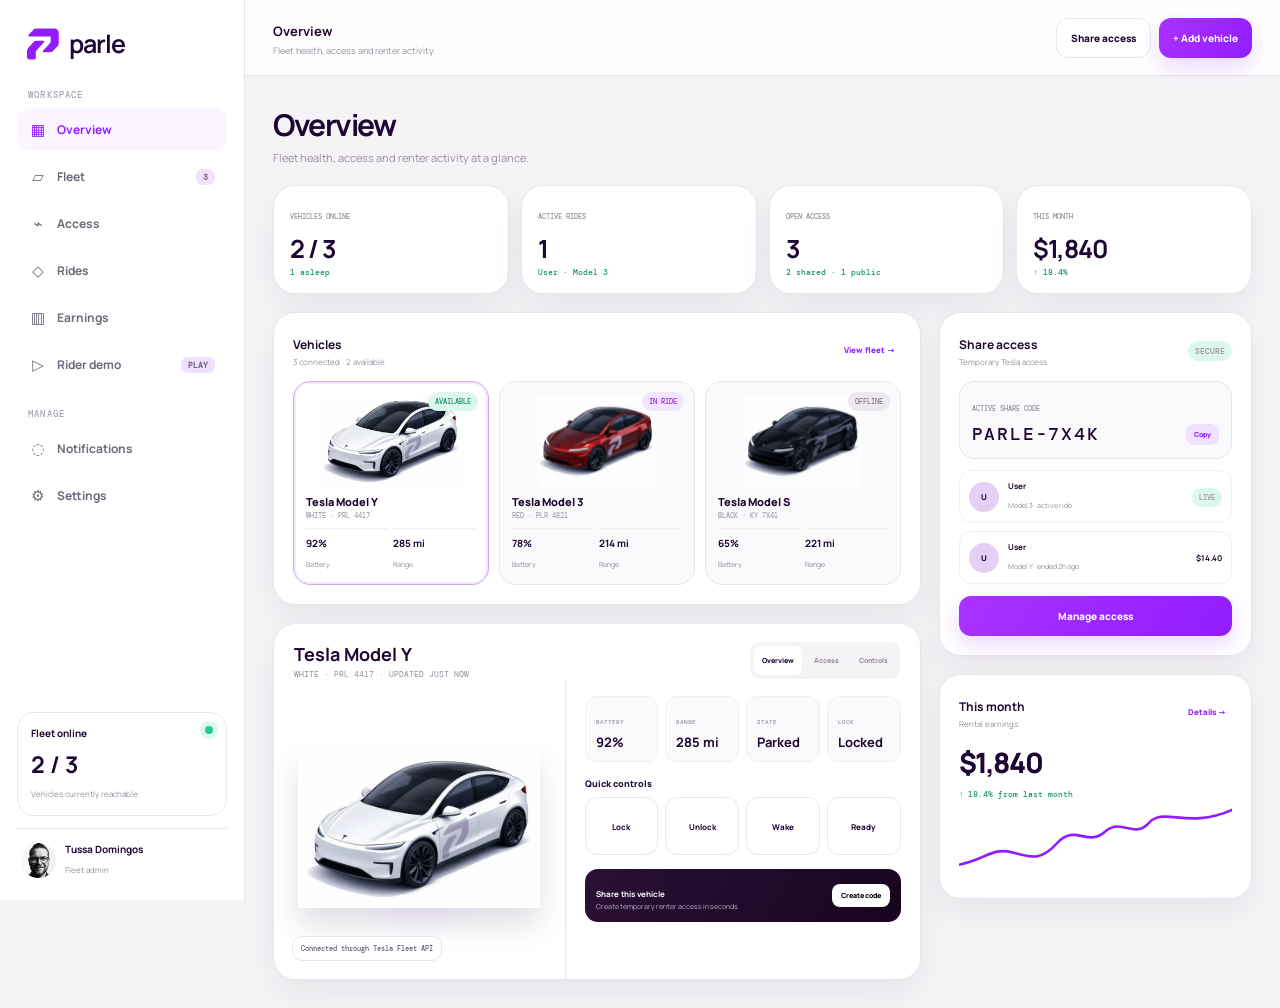
==== commit 5f164ea1: "Turn Parle beta into multi-page web demo" ====
--- a/index.html
+++ b/index.html
@@ -1,57 +1 @@
-<!doctype html>
-<html lang="en">
-<head>
-<meta charset="utf-8">
-<meta name="viewport" content="width=device-width,initial-scale=1">
-<meta name="theme-color" content="#f6f4f7">
-<title>Parle Fleet</title>
-<link rel="preconnect" href="https://fonts.googleapis.com">
-<link rel="preconnect" href="https://fonts.gstatic.com" crossorigin>
-<link href="https://fonts.googleapis.com/css2?family=DM+Mono:wght@400;500&family=Manrope:wght@400;500;600;700;800&display=swap" rel="stylesheet">
-<style>
-:root{--ink:#1D0633;--ink2:#655b6d;--muted:#958d9b;--purple:#911CFF;--purple2:#a630ff;--soft:#f7efff;--mint:#28c891;--mintsoft:#dcf8ec;--bg:#f5f3f6;--card:#fff;--line:#e9e5ec;--r:22px;--mono:"DM Mono",monospace;--sans:"Manrope",system-ui,sans-serif}*{box-sizing:border-box}html,body{margin:0;min-height:100%;font-family:var(--sans);color:var(--ink);background:var(--bg)}button{font:inherit;cursor:pointer}.app{min-height:100vh;display:grid;grid-template-columns:248px 1fr}.side{height:100vh;position:sticky;top:0;background:#fff;border-right:1px solid var(--line);padding:24px 18px;display:flex;flex-direction:column}.brand{display:flex;align-items:center;gap:11px;padding:4px 10px 30px;font-size:25px;font-weight:600;letter-spacing:-.04em}.mark{width:33px;height:33px}.eyebrow{font:500 10px var(--mono);letter-spacing:.12em;text-transform:uppercase;color:#aaa2af;padding:0 12px 8px}.nav{display:grid;gap:4px}.nav button{border:0;background:transparent;border-radius:13px;padding:12px;display:flex;align-items:center;gap:11px;text-align:left;color:#6d6475;font-size:13px;font-weight:650}.nav button:hover,.nav button.on{background:#fbf7ff;color:var(--purple)}.nav svg{width:19px;height:19px;stroke:currentColor;fill:none;stroke-width:1.8}.count{margin-left:auto;font:600 9px var(--mono);padding:3px 7px;border-radius:7px;background:#f1e3ff}.sidefoot{margin-top:auto}.health{border:1px solid var(--line);border-radius:17px;padding:14px;background:linear-gradient(145deg,#fff,#fbf8ff)}.health .row{display:flex;justify-content:space-between;font-size:11px;font-weight:700}.live{width:8px;height:8px;border-radius:50%;background:var(--mint);box-shadow:0 0 0 5px var(--mintsoft)}.health strong{font-size:24px;display:block;margin-top:10px}.health small{font-size:9px;color:var(--muted)}.profile{display:flex;align-items:center;gap:10px;padding:15px 5px 0;margin-top:12px;border-top:1px solid var(--line)}.profile img{width:36px;height:36px;border-radius:50%;object-fit:cover;filter:grayscale(1)}.profile b{display:block;font-size:11px}.profile span{font-size:9px;color:var(--muted)}.main{min-width:0}.top{height:78px;position:sticky;top:0;z-index:10;background:rgba(255,255,255,.9);backdrop-filter:blur(16px);border-bottom:1px solid var(--line);display:flex;align-items:center;justify-content:space-between;padding:0 30px}.top b{font-size:13px}.top p{margin:3px 0 0;font-size:10px;color:var(--muted)}.actions{display:flex;gap:9px}.btn{height:41px;border-radius:12px;border:1px solid var(--line);background:#fff;color:var(--ink);padding:0 14px;font-size:11px;font-weight:750}.btn.primary{border-color:var(--purple);background:linear-gradient(120deg,var(--purple2),var(--purple));color:#fff;box-shadow:0 8px 20px rgba(145,28,255,.2)}.wrap{padding:29px 30px 48px;max-width:1500px;margin:auto}.pagehead{display:flex;align-items:flex-end;justify-content:space-between;margin-bottom:22px}.pagehead h1{font-size:31px;letter-spacing:-.05em;margin:0 0 5px}.pagehead p{margin:0;color:var(--muted);font-size:12px}.range{display:flex;background:#ebe8ed;padding:4px;border-radius:12px}.range button{border:0;background:transparent;border-radius:9px;padding:7px 11px;font-size:9px;font-weight:750;color:var(--muted)}.range button.on{background:#fff;color:var(--ink);box-shadow:0 2px 8px rgba(29,6,51,.06)}.grid{display:grid;grid-template-columns:minmax(0,1.55fr) minmax(300px,.78fr);gap:19px}.panel{background:#fff;border:1px solid var(--line);border-radius:var(--r);box-shadow:0 10px 28px rgba(29,6,51,.055)}.pad{padding:20px}.panelhead{display:flex;justify-content:space-between;align-items:center;margin-bottom:15px}.panelhead b{font-size:13px}.panelhead span{display:block;color:var(--muted);font-size:9px;margin-top:3px}.link{border:0;background:transparent;color:var(--purple);font-size:9px;font-weight:800}.cars{display:grid;grid-template-columns:repeat(3,1fr);gap:11px}.car{position:relative;min-width:0;border:1px solid var(--line);border-radius:18px;background:#faf9fb;padding:13px;text-align:left;color:var(--ink);transition:.18s}.car:hover{transform:translateY(-2px);box-shadow:0 10px 24px rgba(29,6,51,.07)}.car.on{background:#fff;border-color:#cda6ed;box-shadow:inset 0 0 0 2px #f5ebff}.badge{position:absolute;right:11px;top:11px;border-radius:999px;padding:5px 7px;font:500 8px var(--mono)}.available{background:var(--mintsoft);color:#168e68}.ride{background:#f2e5ff;color:var(--purple)}.offline{background:#ece8ee;color:#817788}.carimg{height:107px;display:grid;place-items:center}.carimg img{max-width:95%;max-height:105px;object-fit:contain}.name{font-size:12px;font-weight:800}.meta{font:400 8px var(--mono);color:var(--muted);margin-top:2px}.twostat{display:grid;grid-template-columns:1fr 1fr;gap:6px;margin-top:10px}.twostat div{padding-top:8px;border-top:1px solid #efecf1}.twostat b{display:block;font-size:11px}.twostat span{font-size:8px;color:var(--muted)}.vehicle{margin-top:19px;overflow:hidden}.vhead{padding:19px 21px 0;display:flex;align-items:flex-start;justify-content:space-between}.vhead h2{font-size:19px;margin:0 0 3px;letter-spacing:-.04em}.vhead p{margin:0;color:var(--muted);font:400 9px var(--mono)}.tabs{display:flex;gap:4px;background:#f5f3f6;border-radius:11px;padding:4px}.tabs button{border:0;background:transparent;border-radius:8px;padding:6px 9px;font-size:8px;font-weight:750;color:var(--muted)}.tabs button.on{background:#fff;color:var(--ink);box-shadow:0 2px 6px rgba(29,6,51,.06)}.vbody{display:grid;grid-template-columns:minmax(260px,.9fr) minmax(0,1.1fr);min-height:320px}.stage{display:grid;place-items:center;position:relative;padding:15px;background:radial-gradient(circle at 50% 58%,rgba(145,28,255,.10),transparent 39%),linear-gradient(#fff,#fbf9fc)}.stage img{width:min(430px,96%);filter:drop-shadow(0 17px 14px rgba(29,6,51,.13))}.api{position:absolute;left:20px;bottom:20px;border:1px solid var(--line);background:#fff;border-radius:11px;padding:7px 9px;font:500 8px var(--mono);color:var(--ink2)}.details{border-left:1px solid var(--line);padding:18px 20px}.metrics{display:grid;grid-template-columns:repeat(4,1fr);gap:7px}.metric{border:1px solid #f0edf2;background:#faf9fb;border-radius:13px;padding:11px}.metric span{font:500 7px var(--mono);text-transform:uppercase;letter-spacing:.07em;color:var(--muted)}.metric b{display:block;margin-top:5px;font-size:14px}.label{font-size:10px;font-weight:800;margin:17px 0 8px}.commands{display:grid;grid-template-columns:repeat(4,1fr);gap:7px}.cmd{border:1px solid var(--line);background:#fff;color:var(--ink);border-radius:13px;min-height:68px;font-size:8px;font-weight:750}.cmd:hover{background:var(--soft);border-color:#cda6ed;color:var(--purple)}.cmd svg{display:block;margin:0 auto 6px;width:18px;height:18px;stroke:currentColor;fill:none;stroke-width:1.7}.sharecta{margin-top:15px;border-radius:14px;background:linear-gradient(120deg,#281031,#17051f);color:#fff;padding:12px;display:flex;align-items:center;gap:10px}.key{width:33px;height:33px;border-radius:10px;background:rgba(169,46,255,.18);display:grid;place-items:center;color:#c477ff}.key svg{width:17px;stroke:currentColor;fill:none}.sharecopy{flex:1}.sharecopy b{font-size:9px;display:block}.sharecopy span{font-size:8px;color:#b9a9c4}.sharecta button{border:0;border-radius:9px;background:#fff;color:var(--ink);padding:7px 9px;font-size:8px;font-weight:800}.right{display:grid;gap:19px;align-content:start}.codebox{border:1px solid var(--line);background:#faf9fb;border-radius:16px;padding:13px}.codebox label{font:500 8px var(--mono);text-transform:uppercase;color:var(--muted)}.code{display:flex;align-items:center;justify-content:space-between;margin-top:7px}.code strong{font:500 19px var(--mono);letter-spacing:.11em}.copy{border:0;background:#f1e3ff;color:var(--purple);border-radius:9px;padding:7px 8px;font-size:8px;font-weight:800}.codemeta{display:flex;gap:13px;font-size:8px;color:var(--muted);margin-top:9px}.people{display:grid;gap:9px;margin-top:13px}.person{display:flex;align-items:center;gap:9px;border:1px solid #f0edf2;border-radius:13px;padding:9px}.avatar{width:32px;height:32px;border-radius:50%;background:#e6cff5;display:grid;place-items:center;font-size:9px;font-weight:800}.person .copytext{flex:1}.person b{font-size:9px;display:block}.person span{font-size:7px;color:var(--muted)}.state{font:500 7px var(--mono)!important;color:#158d67!important;background:var(--mintsoft);padding:4px 6px;border-radius:6px}.full{width:100%;margin-top:13px}.earn{background:linear-gradient(145deg,#fff,#fcf9ff)}.money{font-size:29px;font-weight:800;letter-spacing:-.05em;margin:10px 0 2px}.up{font:500 8px var(--mono);color:#15916b}.spark{height:82px;margin-top:6px}.spark svg{width:100%;height:100%}.bottom{display:grid;grid-template-columns:1.2fr .8fr;gap:19px;margin-top:19px}.rides .rrow{display:grid;grid-template-columns:42px 1.2fr .8fr .7fr .5fr;align-items:center;gap:10px;padding:12px 0;border-top:1px solid #f0edf2;font-size:9px}.rrow:first-of-type{border-top:0}.rrow img{width:42px;height:32px;object-fit:contain}.rmain b,.cell b{display:block;font-size:9px}.rmain span,.cell span{display:block;font-size:7px;color:var(--muted);margin-top:2px}.price{text-align:right;font-weight:800}.feed{display:grid;gap:12px}.event{display:flex;gap:9px}.edot{width:8px;height:8px;border-radius:50%;background:#d7bde9;box-shadow:0 0 0 4px #f8effe;margin-top:4px}.event:first-child .edot{background:var(--purple)}.event b{display:block;font-size:8px}.event span{font-size:7px;color:var(--muted)}.toast{position:fixed;right:24px;bottom:24px;background:var(--ink);color:#fff;border-radius:12px;padding:11px 14px;font-size:9px;font-weight:750;opacity:0;transform:translateY(20px);transition:.2s;pointer-events:none;z-index:100}.toast.show{opacity:1;transform:none}.backdrop{position:fixed;inset:0;background:rgba(20,4,29,.38);backdrop-filter:blur(4px);display:none;align-items:center;justify-content:center;z-index:99;padding:20px}.backdrop.open{display:flex}.modal{width:min(420px,100%);background:#fff;border-radius:22px;padding:21px;box-shadow:0 20px 60px rgba(29,6,51,.2)}.modal h3{font-size:18px;margin:0 0 6px}.modal p{font-size:10px;line-height:1.5;color:var(--muted);margin:0}.field{margin-top:16px}.field label{font-size:8px;color:var(--muted);font-weight:700}.field input{width:100%;height:44px;border:1px solid var(--line);border-radius:12px;margin-top:5px;padding:0 12px;color:var(--ink)}.mactions{display:flex;gap:8px;margin-top:17px}.mactions button{flex:1;height:40px;border-radius:11px;font-size:9px;font-weight:800}.cancel{background:#fff;border:1px solid var(--line)}.confirm{background:var(--purple);border:0;color:#fff}@media(max-width:1160px){.app{grid-template-columns:84px 1fr}.brand{justify-content:center}.brand span,.eyebrow,.nav button>span:not(.count),.count,.health,.profile div{display:none}.nav button{justify-content:center}.profile{justify-content:center}.grid{grid-template-columns:1fr}.right{grid-template-columns:1fr 1fr}}@media(max-width:800px){.app{display:block}.side{display:none}.top{height:64px;padding:0 15px}.top>div:first-child{display:none}.wrap{padding:20px 14px 80px}.pagehead h1{font-size:27px}.range{display:none}.cars{display:flex;overflow-x:auto}.car{min-width:225px}.vbody{grid-template-columns:1fr}.details{border-left:0;border-top:1px solid var(--line)}.metrics{grid-template-columns:repeat(2,1fr)}.right{grid-template-columns:1fr}.bottom{grid-template-columns:1fr}}@media(max-width:520px){.actions .btn:first-child{display:none}.wrap{padding-top:17px}.panel.pad{padding:15px}.vhead{padding:16px 16px 0}.stage{min-height:230px}.details{padding:15px}.commands{grid-template-columns:repeat(2,1fr)}.rides .rrow{grid-template-columns:40px 1fr .5fr}.rides .rrow .hide{display:none}}
-</style>
-</head>
-<body>
-<div class="app">
-<aside class="side">
-<div class="brand"><svg class="mark" viewBox="0 0 99 96"><path d="M50.7 38.1c2.4 0 3.6 2.8 2 4.5L28.6 69.2a5.8 5.8 0 0 0-1.5 3.9V92a4 4 0 0 1-4 4H8.2A8.2 8.2 0 0 1 0 87.8V69.9c0-3.4 1.3-6.7 3.6-9.2l17.5-19.3a10 10 0 0 1 7.5-3.3h22.1Z" fill="#911CFF"/><path d="M84.1 0a14.2 14.2 0 0 1 14.2 14.2v30.6c0 3.6-1.4 7.2-3.9 9.9L81.2 69.2a12 12 0 0 1-8.8 4H51.6c-2.4 0-3.6-2.8-2-4.6l21.2-23.3a10 10 0 0 0 2.6-6.8V27.7a2.8 2.8 0 0 0-2.9-2.8H6.6c-2.3 0-3.5-2.7-2-4.4L20.5 3.1A9.3 9.3 0 0 1 27.4 0h56.7Z" fill="#911CFF"/></svg><span>parle</span></div>
-<div class="eyebrow">Workspace</div><nav class="nav">
-<button class="on" data-nav="Overview"><svg viewBox="0 0 24 24"><path d="M4 13h6V4H4v9Zm10 7h6v-9h-6v9ZM4 20h6v-3H4v3Zm10-13h6V4h-6v3Z"/></svg><span>Overview</span></button>
-<button data-nav="Fleet"><svg viewBox="0 0 24 24"><path d="M5 17h14l-1.2-6.3A2 2 0 0 0 15.8 9H8.2a2 2 0 0 0-2 1.7L5 17ZM7 17v2m10-2v2M8 13h8"/></svg><span>Fleet</span><span class="count">3</span></button>
-<button data-nav="Access"><svg viewBox="0 0 24 24"><circle cx="8" cy="15" r="3"/><path d="m10 13 7-7 2 2-2 2 1 1-2 2-1-1-3 3"/></svg><span>Access</span></button>
-<button data-nav="Rides"><svg viewBox="0 0 24 24"><path d="M5 19h14M6 16l2-8h8l2 8M9 12h6"/><circle cx="8" cy="17" r="1"/><circle cx="16" cy="17" r="1"/></svg><span>Rides</span></button>
-<button data-nav="Earnings"><svg viewBox="0 0 24 24"><path d="M4 19V9m5 10V5m5 14v-7m5 7V3"/></svg><span>Earnings</span></button>
-</nav><div class="eyebrow" style="margin-top:23px">Manage</div><nav class="nav">
-<button data-nav="Notifications"><svg viewBox="0 0 24 24"><path d="M18 8a6 6 0 0 0-12 0c0 7-3 7-3 9h18c0-2-3-2-3-9M10 21h4"/></svg><span>Notifications</span></button>
-<button data-nav="Settings"><svg viewBox="0 0 24 24"><circle cx="12" cy="12" r="3"/><path d="M19 12a7 7 0 0 0-.1-1l2-1.5-2-3.4-2.4 1a7 7 0 0 0-1.8-1L14.4 3h-4.8L9.3 6a7 7 0 0 0-1.8 1l-2.4-1-2 3.4L5 11a7 7 0 0 0 0 2l-2 1.5 2 3.4 2.4-1a7 7 0 0 0 1.8 1l.4 3h4.8l.4-3a7 7 0 0 0 1.8-1l2.4 1 2-3.4-2-1.5a7 7 0 0 0 .1-1Z"/></svg><span>Settings</span></button></nav>
-<div class="sidefoot"><div class="health"><div class="row"><span>Fleet online</span><span class="live"></span></div><strong>2 / 3</strong><small>Vehicles currently reachable</small></div><div class="profile"><img src="assets/parle/avatar.webp"><div><b>Tussa Domingos</b><span>Fleet admin</span></div></div></div>
-</aside>
-<main class="main"><header class="top"><div><b>Good afternoon, Tussa</b><p>Your fleet is healthy. 2 vehicles are available.</p></div><div class="actions"><button class="btn" id="shareTop">Share access</button><button class="btn primary" id="addVehicle">+ Add vehicle</button></div></header>
-<div class="wrap"><div class="pagehead"><div><h1>Your fleet</h1><p>Manage access, vehicle status and renter activity from one place.</p></div><div class="range"><button class="on">Live</button><button>7 days</button><button>30 days</button></div></div>
-<section class="grid"><div>
-<div class="panel pad"><div class="panelhead"><div><b>Vehicles</b><span>3 connected · 2 currently available</span></div><button class="link" data-click="Fleet">View fleet →</button></div><div class="cars">
-<button class="car on" data-car="y"><span class="badge available">AVAILABLE</span><div class="carimg"><img src="assets/parle/car-white.webp"></div><div class="name">Tesla Model Y</div><div class="meta">WHITE · PRL 4417</div><div class="twostat"><div><b>92%</b><span>Battery</span></div><div><b>285 mi</b><span>Range</span></div></div></button>
-<button class="car" data-car="3"><span class="badge ride">IN RIDE</span><div class="carimg"><img src="assets/parle/car-red.webp"></div><div class="name">Tesla Model 3</div><div class="meta">RED · PLR 4821</div><div class="twostat"><div><b>78%</b><span>Battery</span></div><div><b>214 mi</b><span>Range</span></div></div></button>
-<button class="car" data-car="s"><span class="badge offline">OFFLINE</span><div class="carimg"><img src="assets/parle/car-black.webp"></div><div class="name">Tesla Model S</div><div class="meta">BLACK · KY 7X41</div><div class="twostat"><div><b>65%</b><span>Battery</span></div><div><b>221 mi</b><span>Range</span></div></div></button>
-</div></div>
-<div class="panel vehicle"><div class="vhead"><div><h2 id="vname">Tesla Model Y</h2><p id="vmeta">WHITE · PRL 4417 · UPDATED JUST NOW</p></div><div class="tabs"><button class="on">Overview</button><button>Access</button><button>Controls</button></div></div><div class="vbody"><div class="stage"><img id="hero" src="assets/parle/car-white.webp"><div class="api">Connected through Tesla Fleet API</div></div><div class="details"><div class="metrics"><div class="metric"><span>Battery</span><b id="battery">92%</b></div><div class="metric"><span>Range</span><b id="range">285 mi</b></div><div class="metric"><span>State</span><b id="state">Parked</b></div><div class="metric"><span>Lock</span><b id="lock">Locked</b></div></div><div class="label">Quick controls</div><div class="commands">
-<button class="cmd" data-command="Lock vehicle"><svg viewBox="0 0 24 24"><rect x="5" y="10" width="14" height="10" rx="2"/><path d="M8 10V7a4 4 0 0 1 8 0v3"/></svg>Lock</button>
-<button class="cmd" data-command="Climate"><svg viewBox="0 0 24 24"><circle cx="12" cy="12" r="3"/><path d="M12 2v3m0 14v3M2 12h3m14 0h3"/></svg>Climate</button>
-<button class="cmd" data-command="Horn"><svg viewBox="0 0 24 24"><path d="M4 10h4l7-5v14l-7-5H4v-4Zm14-1c1 1 1 5 0 6"/></svg>Horn</button>
-<button class="cmd" data-command="Ready to drive"><svg viewBox="0 0 24 24"><path d="M5 17h14l-1.2-6.3A2 2 0 0 0 15.8 9H8.2a2 2 0 0 0-2 1.7L5 17Z"/></svg>Ready</button></div>
-<div class="sharecta"><div class="key"><svg viewBox="0 0 24 24"><circle cx="8" cy="15" r="3"/><path d="m10 13 7-7 2 2-2 2 1 1-2 2-1-1-3 3"/></svg></div><div class="sharecopy"><b>Share this vehicle</b><span>Create temporary renter access in seconds</span></div><button id="createAccess">Create code</button></div>
-</div></div></div>
-</div>
-<aside class="right"><div class="panel pad"><div class="panelhead"><div><b>Share access</b><span>Temporary Tesla access</span></div><span class="badge available" style="position:static">SECURE</span></div><div class="codebox"><label>Active share code</label><div class="code"><strong id="code">PARLE-7X4K</strong><button class="copy" id="copy">Copy</button></div><div class="codemeta"><span>Expires in 3h 42m</span><span>1 use remaining</span></div></div><div class="people"><div class="person"><div class="avatar">AM</div><div class="copytext"><b>Alex Morgan</b><span>Model 3 · active ride</span></div><span class="state">LIVE</span></div><div class="person"><div class="avatar">JC</div><div class="copytext"><b>Jamie Chen</b><span>Model Y · ended 2h ago</span></div><span>$14.40</span></div></div><button class="btn primary full" id="manage">Manage access</button></div>
-<div class="panel pad earn"><div class="panelhead" style="margin-bottom:0"><div><b>This month</b><span>Rental earnings</span></div><button class="link" data-click="Earnings">Details →</button></div><div class="money">$1,840</div><div class="up">↑ 18.4% from last month</div><div class="spark"><svg viewBox="0 0 360 90" preserveAspectRatio="none"><defs><linearGradient id="a" x1="0" y1="0" x2="0" y2="1"><stop offset="0" stop-color="#911CFF" stop-opacity=".2"/><stop offset="1" stop-color="#911CFF" stop-opacity="0"/></linearGradient></defs><path d="M0 74C35 68 44 54 70 60s38 10 60-11 40 5 62-12 38 9 58-10 50 8 110-15v78H0Z" fill="url(#a)"/><path d="M0 74C35 68 44 54 70 60s38 10 60-11 40 5 62-12 38 9 58-10 50 8 110-15" fill="none" stroke="#911CFF" stroke-width="3" stroke-linecap="round"/></svg></div></div></aside></section>
-<section class="bottom"><div class="panel pad rides"><div class="panelhead"><div><b>Recent rides</b><span>Latest renter activity across your fleet</span></div><button class="link" data-click="Rides">View all →</button></div>
-<div class="rrow"><img src="assets/parle/car-red.webp"><div class="rmain"><b>Tesla Model 3 · Alex M.</b><span>Today, 1:26 PM · 0.8 mi</span></div><div class="cell hide"><b>00:04:32</b><span>Duration</span></div><div class="cell hide"><b>91%</b><span>End battery</span></div><div class="price">$6.33</div></div>
-<div class="rrow"><img src="assets/parle/car-white.webp"><div class="rmain"><b>Tesla Model Y · Jamie C.</b><span>Today, 10:42 AM · 5.1 mi</span></div><div class="cell hide"><b>00:28:11</b><span>Duration</span></div><div class="cell hide"><b>84%</b><span>End battery</span></div><div class="price">$14.40</div></div>
-<div class="rrow"><img src="assets/parle/car-black.webp"><div class="rmain"><b>Tesla Model S · Jordan P.</b><span>Yesterday, 7:14 PM · 11.6 mi</span></div><div class="cell hide"><b>00:51:09</b><span>Duration</span></div><div class="cell hide"><b>68%</b><span>End battery</span></div><div class="price">$31.20</div></div></div>
-<div class="panel pad"><div class="panelhead"><div><b>Live activity</b><span>Security and access events</span></div></div><div class="feed"><div class="event"><div class="edot"></div><div><b>Model 3 ride started</b><span>Alex Morgan · 4 min ago</span></div></div><div class="event"><div class="edot"></div><div><b>Model Y returned and locked</b><span>Jamie Chen · 2h ago</span></div></div><div class="event"><div class="edot"></div><div><b>Share code generated</b><span>Model Y · 3h ago</span></div></div><div class="event"><div class="edot"></div><div><b>Model S went offline</b><span>Vehicle asleep · 5h ago</span></div></div></div></div></section>
-</div></main></div>
-<div class="toast" id="toast">Demo action</div><div class="backdrop" id="modal"><div class="modal"><h3 id="mtitle">Add vehicle</h3><p id="mtext">This is a visual demo. Connect a Tesla account to add another vehicle.</p><div class="field"><label>Tesla account</label><input value="fleet@parlekeys.com" readonly></div><div class="mactions"><button class="cancel" id="close">Cancel</button><button class="confirm" id="confirm">Continue</button></div></div></div>
-<script>
-const cars={y:{name:"Tesla Model Y",meta:"WHITE · PRL 4417 · UPDATED JUST NOW",img:"assets/parle/car-white.webp",battery:"92%",range:"285 mi",state:"Parked",lock:"Locked"},"3":{name:"Tesla Model 3",meta:"RED · PLR 4821 · ACTIVE RIDE",img:"assets/parle/car-red.webp",battery:"78%",range:"214 mi",state:"In ride",lock:"Unlocked"},s:{name:"Tesla Model S",meta:"BLACK · KY 7X41 · LAST SEEN 5H AGO",img:"assets/parle/car-black.webp",battery:"65%",range:"221 mi",state:"Asleep",lock:"Locked"}};const $=s=>document.querySelector(s),$$=s=>[...document.querySelectorAll(s)];let tt;function toast(m){let t=$("#toast");t.textContent=m;t.classList.add("show");clearTimeout(tt);tt=setTimeout(()=>t.classList.remove("show"),1700)}$$(".nav button").forEach(b=>b.onclick=()=>{$$(".nav button").forEach(x=>x.classList.remove("on"));b.classList.add("on");toast(b.dataset.nav+" selected · demo")});$$(".car").forEach(b=>b.onclick=()=>{$$(".car").forEach(x=>x.classList.remove("on"));b.classList.add("on");let v=cars[b.dataset.car];$("#vname").textContent=v.name;$("#vmeta").textContent=v.meta;$("#hero").src=v.img;$("#battery").textContent=v.battery;$("#range").textContent=v.range;$("#state").textContent=v.state;$("#lock").textContent=v.lock;toast(v.name+" selected")});$$(".tabs button").forEach(b=>b.onclick=()=>{$$(".tabs button").forEach(x=>x.classList.remove("on"));b.classList.add("on");toast(b.textContent+" view · demo")});$$(".range button").forEach(b=>b.onclick=()=>{$$(".range button").forEach(x=>x.classList.remove("on"));b.classList.add("on");toast("Showing "+b.textContent.toLowerCase()+" data")});$$("[data-command]").forEach(b=>b.onclick=()=>toast(b.dataset.command+" · demo only"));$$("[data-click]").forEach(b=>b.onclick=()=>toast(b.dataset.click+" · demo"));const modal=$("#modal");function openM(t,m){$("#mtitle").textContent=t;$("#mtext").textContent=m;modal.classList.add("open")}function closeM(){modal.classList.remove("open")}$("#addVehicle").onclick=()=>openM("Add vehicle","Connect a Tesla account to add another vehicle to your Parle fleet. This demo sends no real commands.");$("#shareTop").onclick=()=>openM("Share vehicle access","Create temporary renter access with an expiration window.");$("#createAccess").onclick=()=>openM("Create access code","Create a temporary code for the selected vehicle.");$("#manage").onclick=()=>openM("Manage active access","Review renters, revoke access, or create another code.");$("#close").onclick=closeM;$("#confirm").onclick=()=>{closeM();toast("Demo flow continued")};modal.onclick=e=>{if(e.target===modal)closeM()};$("#copy").onclick=async()=>{try{await navigator.clipboard.writeText($("#code").textContent);toast("Share code copied")}catch(e){toast($("#code").textContent)}};
-</script></body></html>+<!doctype html><html lang="en"><head><meta charset="utf-8"><meta name="viewport" content="width=device-width,initial-scale=1"><meta name="theme-color" content="#f5f3f6"><title>Parle Fleet</title><link rel="preconnect" href="https://fonts.googleapis.com"><link rel="preconnect" href="https://fonts.gstatic.com" crossorigin><link href="https://fonts.googleapis.com/css2?family=DM+Mono:wght@400;500&family=Manrope:wght@400;500;600;700;800&display=swap" rel="stylesheet"><link rel="stylesheet" href="/app.css"></head><body><div class="app"><aside class="side"><a class="brand" href="#overview"><svg viewBox="0 0 99 96" aria-hidden="true"><path d="M50.7 38.1c2.4 0 3.6 2.8 2 4.5L28.6 69.2a5.8 5.8 0 0 0-1.5 3.9V92a4 4 0 0 1-4 4H8.2A8.2 8.2 0 0 1 0 87.8V69.9c0-3.4 1.3-6.7 3.6-9.2l17.5-19.3a10 10 0 0 1 7.5-3.3h22.1Z"/><path d="M84.1 0a14.2 14.2 0 0 1 14.2 14.2v30.6c0 3.6-1.4 7.2-3.9 9.9L81.2 69.2a12 12 0 0 1-8.8 4H51.6c-2.4 0-3.6-2.8-2-4.6l21.2-23.3a10 10 0 0 0 2.6-6.8V27.7a2.8 2.8 0 0 0-2.9-2.8H6.6c-2.3 0-3.5-2.7-2-4.4L20.5 3.1A9.3 9.3 0 0 1 27.4 0h56.7Z"/></svg><span>parle</span></a><div class="eyebrow">Workspace</div><nav id="nav"></nav><div class="eyebrow manage">Manage</div><nav id="manage"></nav><div class="sidefoot"><div class="health"><div><b>Fleet online</b><i></i></div><strong>2 / 3</strong><small>Vehicles currently reachable</small></div><div class="profile"><img src="/assets/parle/avatar.webp"><span><b>Tussa Domingos</b><small>Fleet admin</small></span></div></div></aside><main><header class="top"><div><b id="topTitle">Overview</b><p id="topSub">Fleet health, access and renter activity.</p></div><div class="topActions"><button class="ghost" data-action="share">Share access</button><button class="primary" data-action="add">+ Add vehicle</button></div></header><div id="content" class="content"></div></main></div><div id="toast" class="toast"></div><div id="modal" class="backdrop"><div class="modal"><h3 id="modalTitle"></h3><p id="modalText"></p><input value="fleet@parlekeys.com" readonly><div><button class="ghost" data-close>Cancel</button><button class="primary" data-close data-action="continue">Continue</button></div></div></div><script src="/app.js"></script></body></html>
--- a/app.css
+++ b/app.css
@@ -0,0 +1 @@
+:root{--ink:#1d0633;--ink2:#655b6d;--muted:#978e9d;--purple:#911cff;--purple2:#aa32ff;--soft:#faf5ff;--mint:#28c891;--mintsoft:#dcf8ec;--bg:#f5f3f6;--line:#e9e5ec;--line2:#f2eff4;--r:22px;--shadow:0 14px 34px rgba(29,6,51,.06);--sans:"Manrope",system-ui,sans-serif;--mono:"DM Mono",monospace}*{box-sizing:border-box}html,body{margin:0;min-height:100%;background:var(--bg);color:var(--ink);font-family:var(--sans)}button,input{font:inherit}button{cursor:pointer}.app{min-height:100vh;display:grid;grid-template-columns:245px 1fr}.side{height:100vh;position:sticky;top:0;background:#fff;border-right:1px solid var(--line);padding:22px 17px;display:flex;flex-direction:column;z-index:5}.brand{display:flex;gap:10px;align-items:center;padding:4px 10px 28px;text-decoration:none;color:var(--ink);font-size:25px;font-weight:650;letter-spacing:-.04em}.brand svg{width:32px;height:32px;fill:var(--purple)}.eyebrow{padding:0 11px 7px;color:#aaa2af;font:500 9px var(--mono);letter-spacing:.13em;text-transform:uppercase}.manage{margin-top:22px}nav{display:grid;gap:4px}.navbtn{border:0;background:transparent;border-radius:13px;padding:11px 12px;text-align:left;color:#716878;font-size:12px;font-weight:700;display:flex;align-items:center;gap:10px}.navbtn:hover,.navbtn.on{background:var(--soft);color:var(--purple)}.navbtn .icon{width:18px;text-align:center;font-size:15px}.navbtn .pill{margin-left:auto;padding:3px 7px;border-radius:7px;background:#f0e2ff;font:600 8px var(--mono)}.sidefoot{margin-top:auto}.health{border:1px solid var(--line);border-radius:17px;padding:13px}.health>div{display:flex;justify-content:space-between;font-size:10px}.health i{width:8px;height:8px;border-radius:50%;background:var(--mint);box-shadow:0 0 0 5px var(--mintsoft)}.health strong{display:block;font-size:23px;margin:8px 0 0}.health small,.profile small{font-size:8px;color:var(--muted)}.profile{display:flex;align-items:center;gap:9px;margin-top:12px;padding:13px 4px 0;border-top:1px solid var(--line)}.profile img{width:35px;height:35px;border-radius:50%;object-fit:cover;filter:grayscale(1)}.profile b{display:block;font-size:10px}main{min-width:0}.top{height:76px;position:sticky;top:0;z-index:4;background:rgba(255,255,255,.9);backdrop-filter:blur(16px);border-bottom:1px solid var(--line);padding:0 28px;display:flex;align-items:center;justify-content:space-between}.top b{font-size:13px}.top p{font-size:9px;color:var(--muted);margin:3px 0 0}.topActions{display:flex;gap:8px}.primary,.ghost{height:40px;border-radius:12px;padding:0 14px;font-size:10px;font-weight:800}.primary{border:0;background:linear-gradient(120deg,var(--purple2),var(--purple));color:#fff;box-shadow:0 8px 20px rgba(145,28,255,.18)}.ghost{border:1px solid var(--line);background:#fff;color:var(--ink)}.content{padding:28px;max-width:1480px;margin:auto}.pagehead{display:flex;justify-content:space-between;align-items:flex-end;margin-bottom:20px}.pagehead h1{font-size:30px;letter-spacing:-.05em;margin:0 0 5px}.pagehead p{margin:0;font-size:11px;color:var(--muted)}.panel{background:#fff;border:1px solid var(--line);border-radius:var(--r);box-shadow:var(--shadow)}.pad{padding:19px}.head{display:flex;justify-content:space-between;align-items:center;margin-bottom:14px}.head b{font-size:12px}.head span{display:block;font-size:8px;color:var(--muted);margin-top:2px}.link{border:0;background:transparent;color:var(--purple);font-size:8px;font-weight:800}.kpis{display:grid;grid-template-columns:repeat(4,1fr);gap:12px;margin-bottom:18px}.kpi{padding:16px}.kpi label{font:500 7px var(--mono);color:var(--muted);text-transform:uppercase}.kpi strong{display:block;font-size:25px;letter-spacing:-.045em;margin:7px 0 1px}.delta{font:500 8px var(--mono);color:#17916a}.grid{display:grid;grid-template-columns:minmax(0,1.55fr) minmax(290px,.75fr);gap:18px}.cars{display:grid;grid-template-columns:repeat(3,1fr);gap:10px}.car{border:1px solid var(--line);background:#faf9fb;border-radius:17px;padding:12px;text-align:left;position:relative;color:var(--ink)}.car.on{background:#fff;border-color:#cfa8ee;box-shadow:inset 0 0 0 2px #f5ebff}.car img{width:100%;height:95px;object-fit:contain}.badge{display:inline-flex;padding:5px 7px;border-radius:999px;font:500 7px var(--mono)}.car .badge{position:absolute;right:10px;top:10px}.available{background:var(--mintsoft);color:#168e68}.ride{background:#f2e5ff;color:var(--purple)}.offline{background:#ece8ee;color:#817788}.name{font-size:11px;font-weight:800}.meta{font:400 7px var(--mono);color:var(--muted);margin-top:2px}.twostat{display:grid;grid-template-columns:1fr 1fr;gap:5px;margin-top:8px}.twostat div{border-top:1px solid var(--line2);padding-top:7px}.twostat b{display:block;font-size:10px}.twostat span{font-size:7px;color:var(--muted)}.vehicle{margin-top:18px;overflow:hidden}.vehicleTop{display:flex;justify-content:space-between;padding:18px 20px 0}.vehicleTop h2{font-size:18px;margin:0}.vehicleTop p{font:400 8px var(--mono);color:var(--muted);margin:3px 0 0}.tabs{display:flex;gap:4px;background:#f5f3f6;border-radius:10px;padding:4px}.tabs button{border:0;background:transparent;border-radius:7px;padding:6px 8px;font-size:7px;font-weight:800;color:var(--muted)}.tabs button.on{background:#fff;color:var(--ink)}.vehicleBody{display:grid;grid-template-columns:.9fr 1.1fr;min-height:300px}.hero{display:grid;place-items:center;position:relative;padding:15px;background:radial-gradient(circle at 50% 58%,rgba(145,28,255,.1),transparent 39%)}.hero img{width:93%;max-height:255px;object-fit:contain;filter:drop-shadow(0 17px 14px rgba(29,6,51,.13))}.api{position:absolute;left:18px;bottom:18px;border:1px solid var(--line);background:#fff;border-radius:10px;padding:7px 8px;font:500 7px var(--mono);color:var(--ink2)}.details{border-left:1px solid var(--line);padding:17px 19px}.metrics{display:grid;grid-template-columns:repeat(4,1fr);gap:7px}.metric{border:1px solid var(--line2);background:#faf9fb;border-radius:12px;padding:10px}.metric span{font:500 6px var(--mono);color:var(--muted);text-transform:uppercase}.metric b{display:block;font-size:13px;margin-top:4px}.label{font-size:9px;font-weight:800;margin:15px 0 7px}.commands{display:grid;grid-template-columns:repeat(4,1fr);gap:7px}.cmd{min-height:58px;border:1px solid var(--line);background:#fff;border-radius:12px;font-size:8px;font-weight:750;color:var(--ink)}.cmd:hover{color:var(--purple);background:var(--soft);border-color:#d2b3eb}.share{margin-top:14px;padding:11px;border-radius:13px;background:linear-gradient(120deg,#2a1035,#17051f);color:#fff;display:flex;align-items:center;gap:10px}.share b{font-size:8px}.share span{display:block;font-size:7px;color:#bdaec5}.share button{margin-left:auto;border:0;border-radius:8px;background:#fff;padding:7px 9px;font-size:7px;font-weight:800}.right{display:grid;gap:18px;align-content:start}.codebox{border:1px solid var(--line);border-radius:15px;padding:12px;background:#faf9fb}.codebox label{font:500 7px var(--mono);color:var(--muted);text-transform:uppercase}.code{display:flex;align-items:center;justify-content:space-between;margin-top:6px}.code strong{font:500 18px var(--mono);letter-spacing:.1em}.copy{border:0;background:#f0e2ff;color:var(--purple);border-radius:8px;padding:6px 8px;font-size:7px;font-weight:800}.people,.stack{display:grid;gap:8px;margin-top:11px}.person,.setting,.notice{display:flex;align-items:center;gap:9px;border:1px solid var(--line2);border-radius:12px;padding:9px}.avatar{width:30px;height:30px;border-radius:50%;background:#e6cff5;display:grid;place-items:center;font-size:8px;font-weight:800}.person>div:nth-child(2),.setting>div,.notice>div:nth-child(2){flex:1}.person b,.setting b,.notice b{display:block;font-size:8px}.person span,.setting span,.notice p{font-size:7px;color:var(--muted);margin:2px 0 0}.toggle{width:40px;height:23px;border:0;border-radius:999px;background:#e7e3e9;padding:3px}.toggle:after{content:"";display:block;width:17px;height:17px;border-radius:50%;background:#fff;box-shadow:0 1px 4px #bbb;transition:.2s}.toggle.on{background:var(--purple)}.toggle.on:after{transform:translateX(17px)}.money{font-size:28px;font-weight:800;letter-spacing:-.05em;margin:8px 0}.spark{height:80px}.spark svg{width:100%;height:100%}.table{width:100%;border-collapse:collapse}.table th{font:500 7px var(--mono);color:var(--muted);text-transform:uppercase;text-align:left;padding:9px 11px;border-bottom:1px solid var(--line)}.table td{font-size:9px;padding:12px 11px;border-bottom:1px solid var(--line2)}.table tr:last-child td{border:0}.carcell{display:flex;gap:9px;align-items:center}.carcell img{width:55px;height:35px;object-fit:contain}.carcell small{display:block;font-size:7px;color:var(--muted)}.mini{border:1px solid var(--line);background:#fff;border-radius:8px;padding:6px 8px;font-size:7px;font-weight:800}.twocol{display:grid;grid-template-columns:1fr 1fr;gap:18px}.chart{height:220px}.chart svg{width:100%;height:100%}.toast{position:fixed;right:22px;bottom:22px;background:var(--ink);color:#fff;border-radius:11px;padding:10px 13px;font-size:8px;font-weight:800;opacity:0;transform:translateY(15px);transition:.2s;z-index:100}.toast.show{opacity:1;transform:none}.backdrop{display:none;position:fixed;inset:0;background:rgba(20,4,29,.38);backdrop-filter:blur(4px);z-index:90;align-items:center;justify-content:center;padding:20px}.backdrop.open{display:flex}.modal{width:min(420px,100%);background:#fff;border-radius:21px;padding:20px}.modal h3{margin:0 0 5px}.modal p{font-size:9px;color:var(--muted);line-height:1.5}.modal input{width:100%;height:43px;border:1px solid var(--line);border-radius:11px;padding:0 11px;margin:12px 0}.modal>div{display:flex;gap:8px}.modal button{flex:1}.demo{display:grid;grid-template-columns:220px 1fr;min-height:650px;overflow:hidden}.demoRail{border-right:1px solid var(--line);padding:20px 15px;background:#fcfbfd}.demoRail h3{font-size:14px;margin:0 0 4px}.demoRail p{font-size:8px;color:var(--muted);line-height:1.5}.steps{display:grid;gap:7px;margin-top:18px}.step{border:0;background:transparent;border-radius:11px;padding:9px;text-align:left;color:#766d7b;font-size:9px;font-weight:800}.step.on{background:var(--soft);color:var(--purple)}.demoStage{padding:24px;background:linear-gradient(135deg,#faf9fb,#f2eef5);display:grid;place-items:center}.screen{display:none;width:min(900px,100%);min-height:520px;background:#fff;border:1px solid var(--line);border-radius:22px;overflow:hidden}.screen.on{display:block}.screenHead{padding:16px 18px;border-bottom:1px solid var(--line);display:flex;justify-content:space-between}.screenHead b{font-size:11px}.screenHead span{font-size:8px;color:var(--muted)}.screenBody{padding:20px}.signup{max-width:450px;margin:10px auto}.logoBox{width:52px;height:52px;border-radius:14px;background:var(--purple);display:grid;place-items:center;margin:0 auto 15px;color:var(--ink);font-size:25px;font-weight:900}.signup h2{text-align:center;margin:0;font-size:22px}.signup p{text-align:center;color:var(--muted);font-size:9px}.form{display:grid;gap:8px;margin-top:17px}.field{height:44px;border:1px solid var(--line);border-radius:11px;padding:0 12px;font-size:10px}.cta{height:44px;border:0;border-radius:11px;background:var(--ink);color:#fff;font-size:9px;font-weight:800}.browse{display:grid;grid-template-columns:1.1fr .9fr;min-height:500px}.map{position:relative;min-height:500px;background:#eeeaf2}.map svg{position:absolute;inset:0;width:100%;height:100%}.search{position:absolute;left:16px;right:16px;top:16px;height:42px;background:#fff;border:1px solid var(--line);border-radius:12px;padding:13px;font-size:9px;color:#aaa2af;z-index:2}.you{position:absolute;left:50%;top:43%;transform:translate(-50%,-50%);z-index:3;background:var(--purple);color:#fff;border-radius:999px;padding:5px 9px;font:500 7px var(--mono)}.list{padding:18px}.list h3{margin:0;font-size:16px}.list>p{font-size:8px;color:var(--muted)}.rent{display:grid;grid-template-columns:72px 1fr auto;gap:9px;align-items:center;padding:9px;border:1px solid var(--line);border-radius:13px;background:#faf9fb;margin-top:8px}.rent img{width:70px;height:46px;object-fit:contain}.rent b{display:block;font-size:9px}.rent span{font-size:7px;color:var(--muted)}.rent strong{display:block;color:var(--purple);font-size:10px}.filters{max-width:700px;margin:auto}.filters h2{font-size:22px}.filtersec{padding:16px 0;border-top:1px solid var(--line)}.filtersec b{font-size:9px}.chips{display:flex;flex-wrap:wrap;gap:7px;margin-top:9px}.chip{border:1px solid var(--line);background:#fff;border-radius:999px;padding:7px 10px;font-size:7px}.chip.on{border-color:var(--purple);color:var(--purple);background:var(--soft)}.book{display:grid;grid-template-columns:1fr 1fr;gap:22px}.bookHero{border:1px solid var(--line);border-radius:18px;background:#faf9fb;display:grid;place-items:center;min-height:330px}.bookHero img{width:92%;filter:drop-shadow(0 18px 14px rgba(29,6,51,.12))}.book h2{font-size:24px;margin:4px 0}.sub{font-size:8px;color:var(--muted)}.bookStats{display:grid;grid-template-columns:repeat(3,1fr);gap:7px;margin:16px 0}.bookStats div{border:1px solid var(--line);border-radius:12px;padding:10px}.bookStats b{display:block;font-size:12px}.bookStats span{font-size:6px;color:var(--muted)}.feature{font-size:8px;padding:4px 0}.feature:before{content:"✓";color:#19b875;margin-right:7px}.rideDemo{display:grid;grid-template-columns:1.1fr .9fr;min-height:500px}.rideMap{position:relative;background:#ece8f0}.rideMap svg{position:absolute;inset:0;width:100%;height:100%}.ridePanel{padding:22px}.ridePanel h2{font-size:21px;margin:0}.ridePanel>p{font-size:8px;color:var(--muted);line-height:1.5}.rideKpis{display:grid;grid-template-columns:1fr 1fr;gap:7px;margin:15px 0}.rideKpis div{border:1px solid var(--line);border-radius:12px;padding:10px}.rideKpis span{font:500 6px var(--mono);color:var(--muted);text-transform:uppercase}.rideKpis b{display:block;font-size:13px;margin-top:3px}.progress{height:6px;border-radius:999px;background:#ebe7ee;overflow:hidden}.progress i{display:block;width:0;height:100%;background:var(--purple)}.rideBtns{display:flex;gap:7px;margin-top:13px}.rideBtns button{flex:1}.userlabel{font:700 9px var(--sans);fill:var(--ink)}@media(max-width:1050px){.app{grid-template-columns:82px 1fr}.brand{justify-content:center}.brand span,.eyebrow,.navbtn span:not(.icon),.health,.profile span{display:none}.navbtn{justify-content:center}.profile{justify-content:center}.grid{grid-template-columns:1fr}.right{grid-template-columns:1fr 1fr}.demo{grid-template-columns:170px 1fr}}@media(max-width:800px){.app{display:block}.side{display:none}.top{height:62px;padding:0 14px}.top>div:first-child{display:none}.content{padding:18px 13px 70px}.pagehead h1{font-size:26px}.kpis{grid-template-columns:1fr 1fr}.cars{display:flex;overflow:auto}.car{min-width:220px}.vehicleBody{grid-template-columns:1fr}.details{border-left:0;border-top:1px solid var(--line)}.twocol{grid-template-columns:1fr}.demo{grid-template-columns:1fr}.demoRail{border-right:0;border-bottom:1px solid var(--line);padding:10px}.demoRail h3,.demoRail p{display:none}.steps{display:flex;margin:0;overflow:auto}.step{white-space:nowrap}.demoStage{padding:10px}.browse,.book,.rideDemo{grid-template-columns:1fr}.map,.rideMap{min-height:320px}.bookHero{min-height:240px}}@media(max-width:520px){.kpis{grid-template-columns:1fr}.right{grid-template-columns:1fr}.metrics{grid-template-columns:1fr 1fr}.commands{grid-template-columns:1fr 1fr}.table{min-width:680px}.panel.tableWrap{overflow:auto}}
